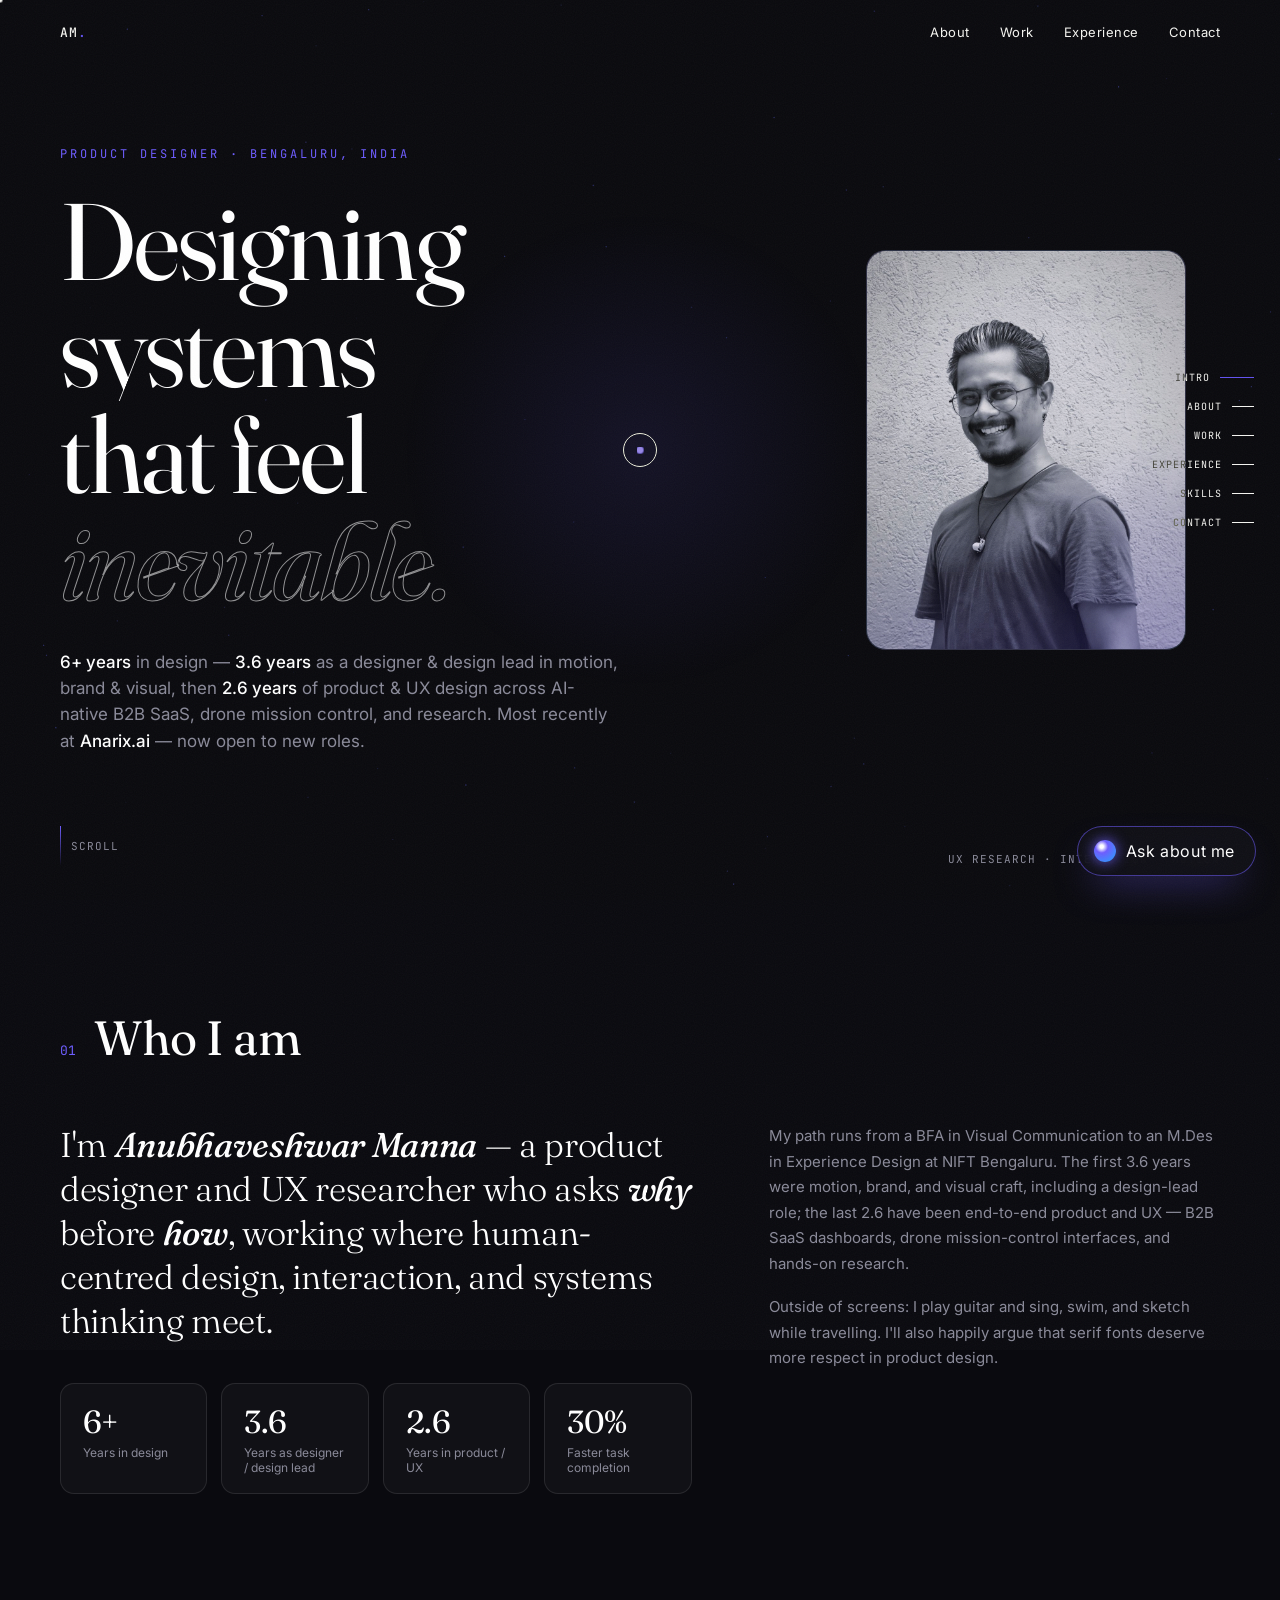
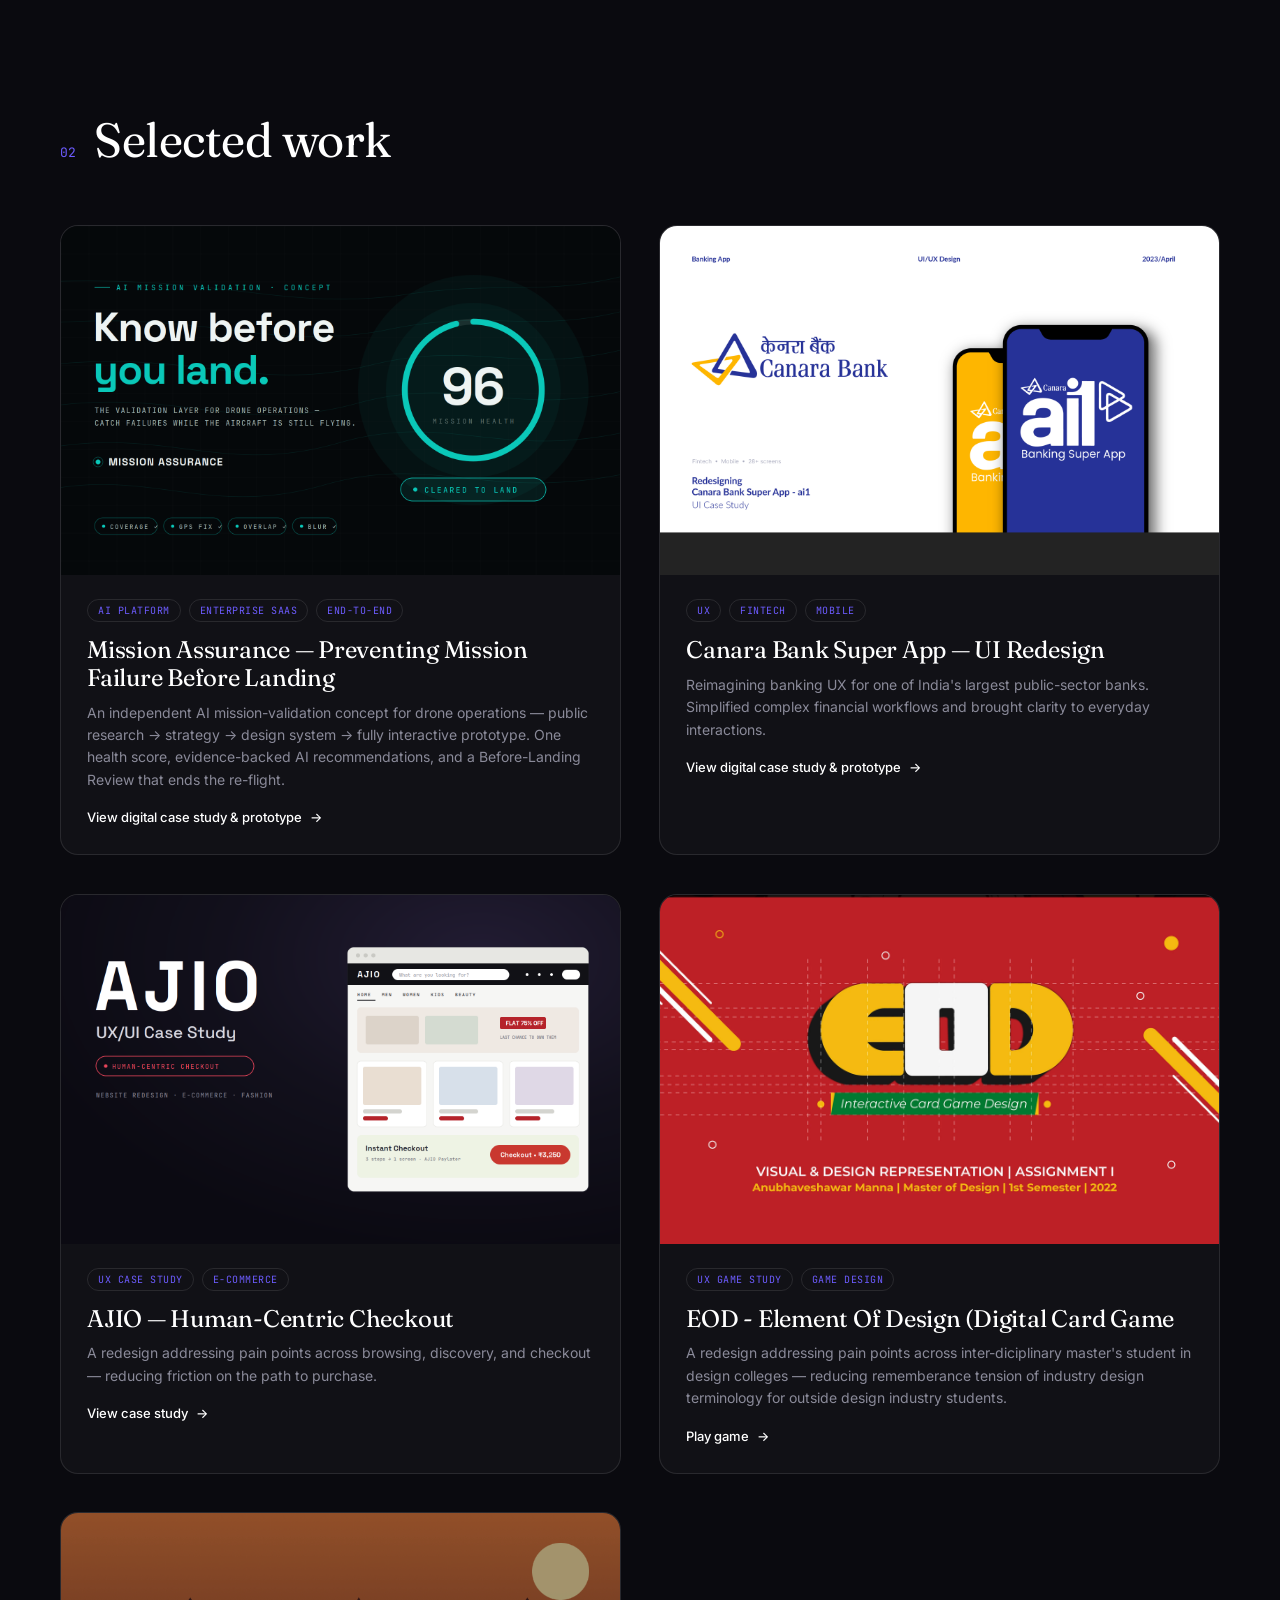
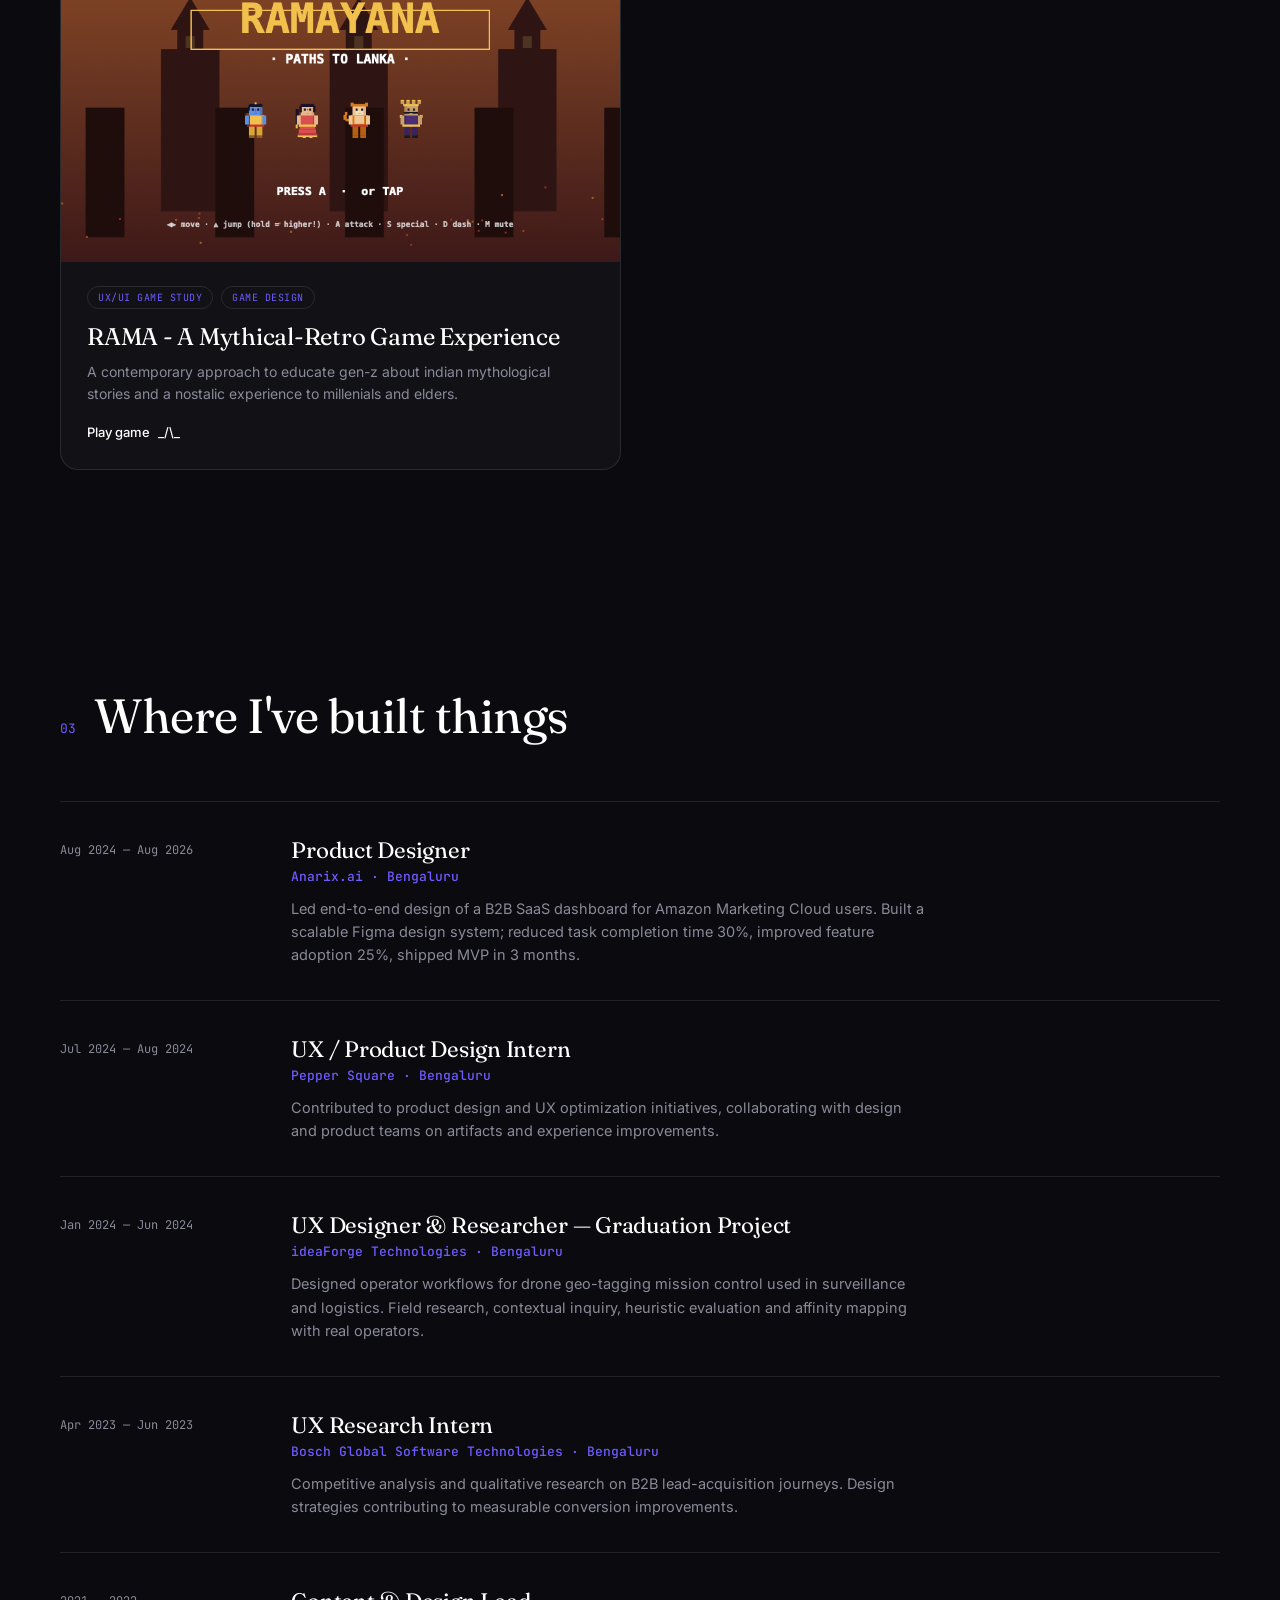
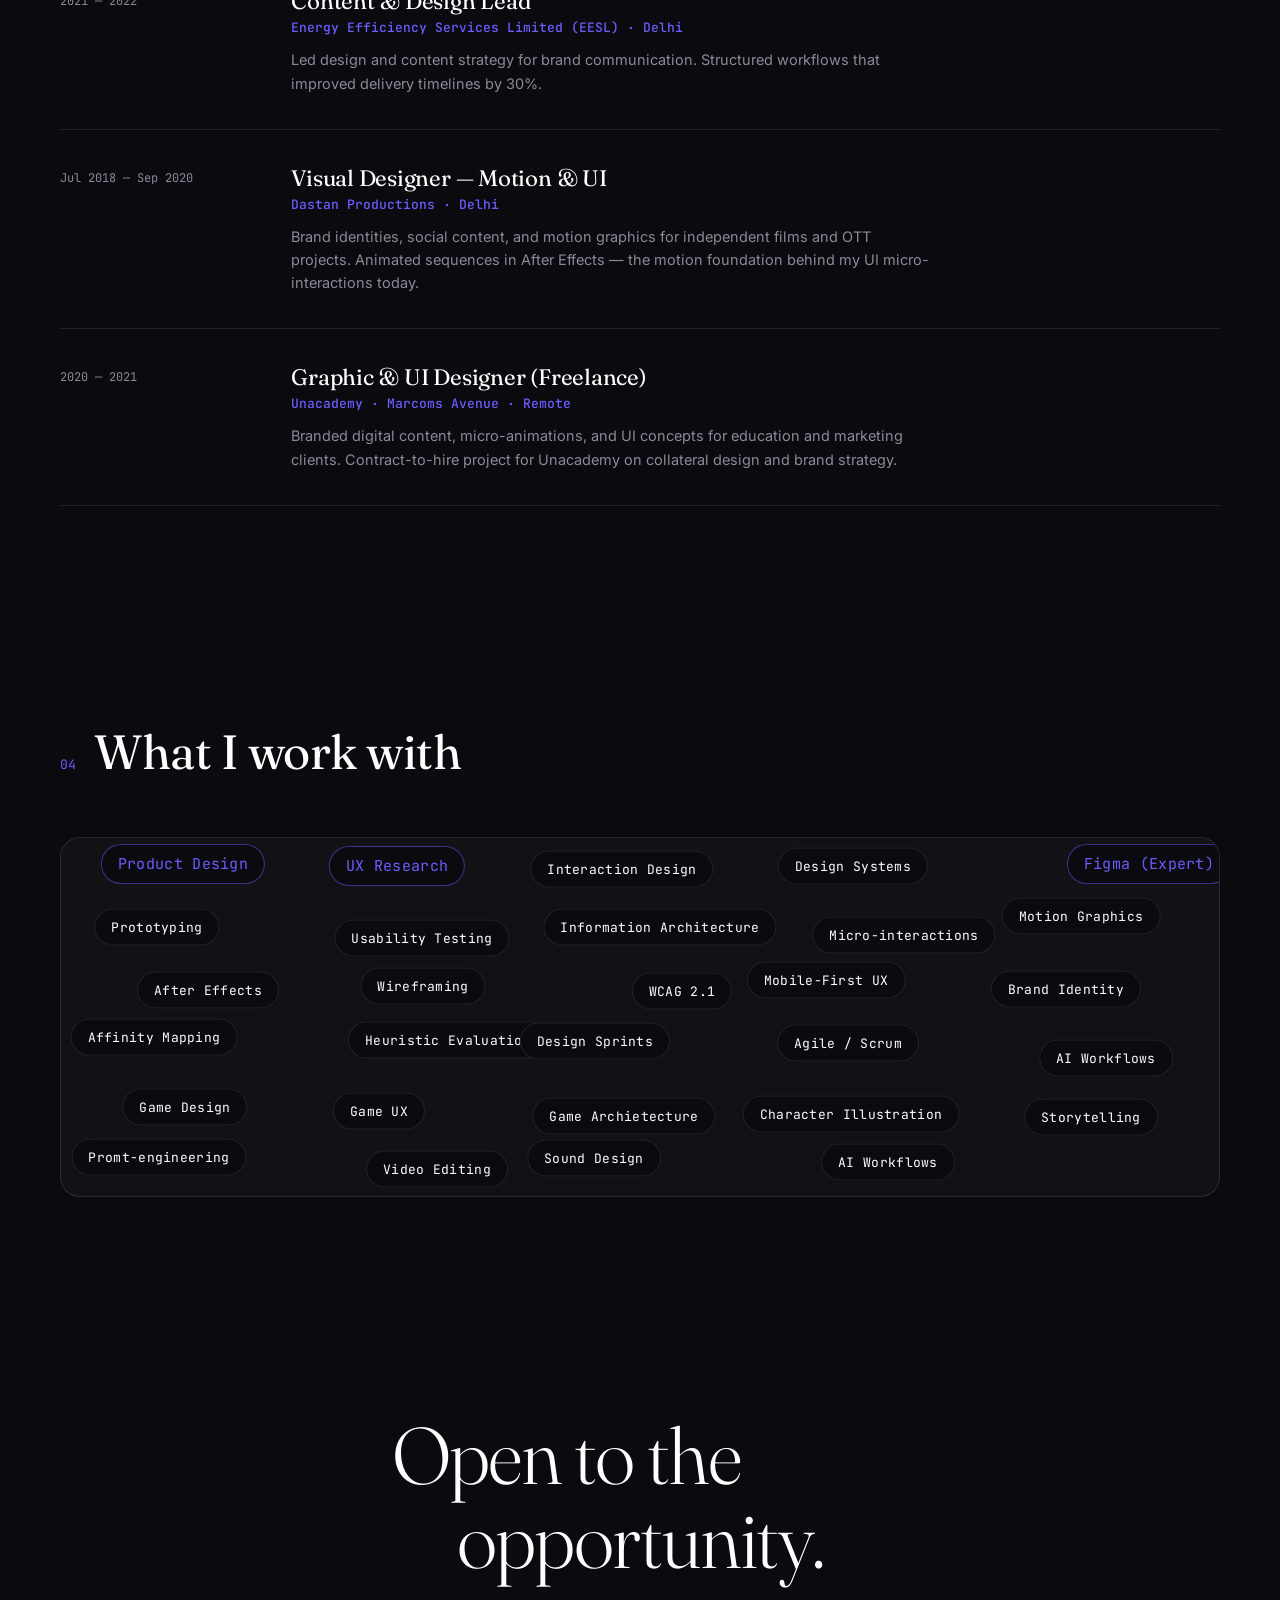
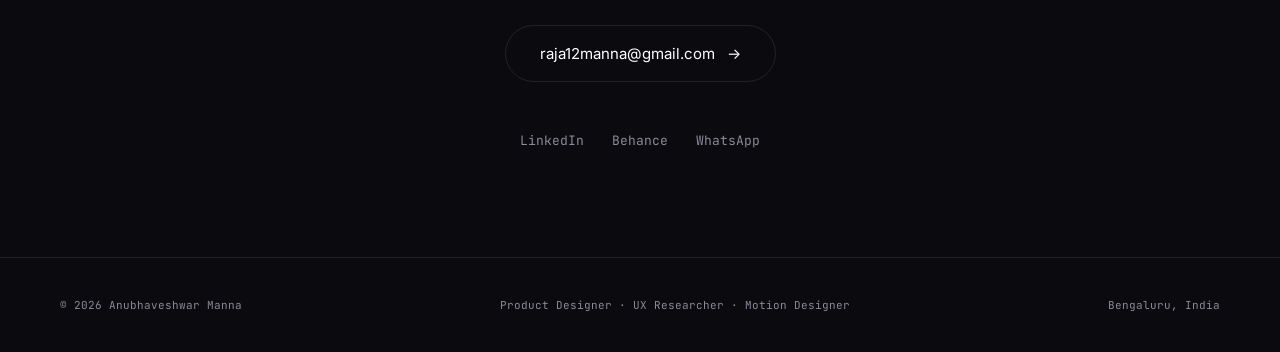
==== index.html @ fbcddecf "Add portfolio assistant; update experience split and Anarix dates Co-Authored-By: Claude Opus 5.5 <n" ====
<!DOCTYPE html>
<html lang="en">
<head>
<meta charset="UTF-8" />
<meta name="viewport" content="width=device-width, initial-scale=1.0" />
<title>Anubhaveshwar Manna — Product Designer</title>
<meta name="description" content="Anubhaveshwar Manna — Product Designer, UX Researcher & Motion Designer based in Bengaluru. Designing systems that feel inevitable." />
<link rel="preconnect" href="https://fonts.googleapis.com" />
<link rel="preconnect" href="https://fonts.gstatic.com" crossorigin />
<link href="https://fonts.googleapis.com/css2?family=Fraunces:ital,opsz,wght@0,9..144,300;0,9..144,400;0,9..144,500;0,9..144,600;1,9..144,400&family=Inter:wght@300;400;500;600&family=JetBrains+Mono:wght@400;500&display=swap" rel="stylesheet" />
<style>
  :root{
    --accent:#6d5cff;
    --accent-2:#3d8bff;
    --serif:'Fraunces',Georgia,serif;
    --sans:'Inter',system-ui,sans-serif;
    --mono:'JetBrains Mono',monospace;
    --ease:cubic-bezier(.22,1,.36,1);
    --bg:#0a0a0f;
    --fg:#ffffff;
    --mute:#8a8a99;
    --line:rgba(255,255,255,.10);
    --card:rgba(255,255,255,.03);
  }
  *{margin:0;padding:0;box-sizing:border-box}
  html{scroll-behavior:smooth}
  body{
    font-family:var(--sans);
    background:var(--bg);
    color:var(--fg);
    -webkit-font-smoothing:antialiased;
    overflow-x:hidden;
    cursor:none;
    transition:background .2s linear,color .2s linear;
  }
  @media (hover:none){body{cursor:auto}}
  a{color:inherit;text-decoration:none}
  ::selection{background:var(--accent);color:#fff}

  .grain{position:fixed;inset:-50%;z-index:9997;pointer-events:none;opacity:.04;
         background-image:url("data:image/svg+xml,%3Csvg xmlns='http://www.w3.org/2000/svg' width='120' height='120'%3E%3Cfilter id='n'%3E%3CfeTurbulence type='fractalNoise' baseFrequency='0.9' numOctaves='2'/%3E%3C/filter%3E%3Crect width='100%25' height='100%25' filter='url(%23n)'/%3E%3C/svg%3E");
         animation:grain 8s steps(6) infinite}
  @keyframes grain{0%{transform:translate(0,0)}20%{transform:translate(-4%,3%)}40%{transform:translate(3%,-4%)}60%{transform:translate(-3%,2%)}80%{transform:translate(4%,-3%)}100%{transform:translate(0,0)}}

  .spotlight{position:fixed;inset:0;z-index:1;pointer-events:none;
             background:radial-gradient(340px circle at var(--mx,50%) var(--my,50%),rgba(109,92,255,.10),transparent 70%);
             transition:background .15s linear}

  .cursor,.cursor-dot{position:fixed;top:0;left:0;pointer-events:none;z-index:9999;border-radius:50%;mix-blend-mode:difference}
  .cursor{width:34px;height:34px;border:1px solid #fff;transform:translate(-50%,-50%);transition:width .3s var(--ease),height .3s var(--ease),background .3s var(--ease)}
  .cursor-dot{width:5px;height:5px;background:#fff;transform:translate(-50%,-50%)}
  .cursor.grow{width:70px;height:70px;background:rgba(255,255,255,.14);border-color:transparent}
  .trail{position:fixed;top:0;left:0;width:7px;height:7px;border-radius:50%;pointer-events:none;z-index:9996;
         background:var(--accent);mix-blend-mode:screen;transform:translate(-50%,-50%)}
  @media (hover:none){.cursor,.cursor-dot,.trail,.spotlight{display:none}}

  .progress{position:fixed;top:0;left:0;height:2px;width:0;background:linear-gradient(90deg,var(--accent),var(--accent-2));z-index:9998}
  .side-nav{position:fixed;right:26px;top:50%;transform:translateY(-50%);z-index:900;display:flex;flex-direction:column;gap:16px;mix-blend-mode:difference}
  .side-nav a{display:flex;align-items:center;gap:10px;justify-content:flex-end;font-family:var(--mono);font-size:10px;letter-spacing:1px;text-transform:uppercase;color:#fff;opacity:.5;transition:opacity .3s var(--ease)}
  .side-nav a .txt{opacity:0;transform:translateX(6px);transition:.3s var(--ease)}
  .side-nav a .tick{width:22px;height:1px;background:#fff;transition:width .3s var(--ease)}
  .side-nav a:hover,.side-nav a.active{opacity:1}
  .side-nav a:hover .txt,.side-nav a.active .txt{opacity:1;transform:none}
  .side-nav a.active .tick{width:34px;background:var(--accent)}
  @media(max-width:820px){.side-nav{display:none}}

  nav{position:fixed;top:0;left:0;right:0;z-index:901;display:flex;justify-content:space-between;align-items:center;
      padding:22px clamp(20px,5vw,60px);mix-blend-mode:difference;transition:transform .5s var(--ease)}
  nav.hide{transform:translateY(-120%)}
  .brand{font-family:var(--mono);font-size:13px;letter-spacing:1px;font-weight:500}
  .nav-links{display:flex;gap:30px;font-size:13px;letter-spacing:.5px}
  .nav-links a{position:relative;padding:2px 0}
  .nav-links a::after{content:'';position:absolute;left:0;bottom:-2px;width:0;height:1px;background:#fff;transition:width .35s var(--ease)}
  .nav-links a:hover::after{width:100%}
  @media(max-width:640px){.nav-links{display:none}}

  .hero{position:relative;min-height:100vh;display:flex;align-items:center;padding:0 clamp(20px,5vw,60px);overflow:hidden}
  #hero-canvas{position:absolute;inset:0;z-index:0;width:100%;height:100%;display:block}
  .hero-inner{position:relative;z-index:3;max-width:1200px;width:100%;margin:0 auto;
              display:grid;grid-template-columns:1.55fr .85fr;gap:clamp(24px,5vw,70px);align-items:center}
  @media(max-width:860px){.hero-inner{grid-template-columns:1fr}}
  .hero-eyebrow{font-family:var(--mono);font-size:12px;letter-spacing:3px;text-transform:uppercase;color:var(--accent);margin-bottom:26px;opacity:0;transform:translateY(20px)}
  .hero h1{font-family:var(--serif);font-weight:400;line-height:.98;letter-spacing:-.02em;font-size:clamp(2.7rem,8.5vw,7.6rem)}
  .hero h1 .line{display:block;overflow:hidden}
  .hero h1 .line span.inner{display:block;transform:translateY(110%)}
  .hero h1 em{font-style:italic;color:transparent;-webkit-text-stroke:1px rgba(255,255,255,.55)}
  .hero h1 .word{display:inline-block;transition:transform .3s var(--ease)}
  .hero-sub{margin-top:34px;font-size:clamp(14px,1.4vw,17px);color:var(--mute);max-width:560px;line-height:1.55;opacity:0;transform:translateY(20px)}
  .hero-sub strong{color:var(--fg);font-weight:500}

  .hero-photo{position:relative;justify-self:center;width:min(320px,72vw);aspect-ratio:4/5;border-radius:20px;overflow:hidden;
              border:1px solid var(--line);background:linear-gradient(150deg,#1a1830,#101a2e);opacity:0;transform:translateY(28px) scale(.97);will-change:transform}
  .hero-photo img{width:100%;height:100%;object-fit:cover;display:block}
  .hero-photo .ph{position:absolute;inset:0;display:flex;flex-direction:column;align-items:center;justify-content:center;gap:8px;
                  font-family:var(--mono);font-size:11px;letter-spacing:1px;color:#8b88bf;text-align:center;padding:20px}
  .hero-photo::after{content:'';position:absolute;inset:0;background:linear-gradient(160deg,transparent 55%,rgba(109,92,255,.22));pointer-events:none}

  .hero-meta{position:absolute;bottom:34px;left:clamp(20px,5vw,60px);right:clamp(20px,5vw,60px);z-index:3;display:flex;justify-content:space-between;align-items:flex-end;font-family:var(--mono);font-size:11px;letter-spacing:1px;color:var(--mute);opacity:0}
  .scroll-cue{display:flex;align-items:center;gap:10px}
  .scroll-cue .bar{width:1px;height:40px;background:linear-gradient(var(--accent),transparent);position:relative;overflow:hidden}
  .scroll-cue .bar::after{content:'';position:absolute;top:-40px;left:0;width:1px;height:40px;background:var(--fg);animation:drop 2s var(--ease) infinite}
  @keyframes drop{to{top:40px}}

  .section{position:relative;z-index:2;padding:clamp(80px,12vh,150px) clamp(20px,5vw,60px)}
  .wrap{max-width:1200px;margin:0 auto}
  .sec-head{display:flex;align-items:baseline;gap:18px;margin-bottom:56px}
  .sec-num{font-family:var(--mono);font-size:13px;color:var(--accent)}
  .sec-title{font-family:var(--serif);font-weight:400;font-size:clamp(1.8rem,4vw,3rem);letter-spacing:-.01em;color:var(--fg)}

  .about-grid{display:grid;grid-template-columns:1.4fr 1fr;gap:clamp(30px,6vw,90px);align-items:start}
  @media(max-width:820px){.about-grid{grid-template-columns:1fr}}
  .about-lead{font-family:var(--serif);font-size:clamp(1.4rem,3vw,2.15rem);line-height:1.28;font-weight:300;letter-spacing:-.01em;color:var(--fg)}
  .about-lead b{font-weight:500;font-style:italic}
  .about-body{font-size:15px;line-height:1.7;color:var(--mute)}
  .about-body p+p{margin-top:18px}
  .stat-row{display:flex;flex-wrap:wrap;gap:14px;margin-top:40px}
  .stat{border:1px solid var(--line);border-radius:14px;padding:18px 22px;min-width:130px;flex:1;background:var(--card);transition:transform .4s var(--ease),border-color .4s var(--ease)}
  .stat:hover{transform:translateY(-4px);border-color:var(--accent)}
  .stat .n{font-family:var(--serif);font-size:2rem;letter-spacing:-.02em;color:var(--fg)}
  .stat .l{font-size:12px;color:var(--mute);margin-top:4px}

  .proj-list{display:grid;grid-template-columns:1fr 1fr;gap:clamp(20px,3vw,40px);perspective:1200px}
  @media(max-width:820px){.proj-list{grid-template-columns:1fr}}
  .proj{display:block;position:relative;border:1px solid var(--line);border-radius:18px;overflow:hidden;background:var(--card);transform-style:preserve-3d;transition:transform .25s var(--ease),box-shadow .4s var(--ease),border-color .4s var(--ease);cursor:pointer}
  a.proj:focus-visible{outline:2px solid var(--accent);outline-offset:3px}
  @media(hover:none){.proj:active{transform:scale(.98);transition:transform .1s}}
  @media(max-width:820px){.proj-body{padding:22px 20px 26px}.proj-link{margin-top:22px;font-size:14px}}
  .proj:hover{box-shadow:0 40px 80px -40px rgba(80,70,180,.5);border-color:rgba(109,92,255,.4)}
  .proj-media{aspect-ratio:16/10;position:relative;overflow:hidden;transform:translateZ(30px);background:linear-gradient(135deg,#1a1830,#12203a);display:flex;align-items:center;justify-content:center}
  .proj-media img{width:100%;height:100%;object-fit:cover;display:block}
  .proj-media .ph{font-family:var(--mono);font-size:11px;letter-spacing:1px;color:#8b88bf;text-transform:uppercase;text-align:center;padding:0 20px}
  .proj-media .blob{position:absolute;width:60%;height:60%;border-radius:50%;filter:blur(45px);opacity:.55;background:radial-gradient(circle,var(--accent),transparent 70%);transition:transform .8s var(--ease)}
  .proj:hover .proj-media .blob{transform:scale(1.4) rotate(30deg)}
  .proj-body{padding:24px 26px 28px;transform:translateZ(45px)}
  .proj-tags{display:flex;gap:8px;flex-wrap:wrap;margin-bottom:14px}
  .proj-tags span{font-family:var(--mono);font-size:10px;letter-spacing:.5px;text-transform:uppercase;color:var(--accent);border:1px solid var(--line);border-radius:100px;padding:4px 10px}
  .proj h3{font-family:var(--serif);font-weight:400;font-size:1.5rem;letter-spacing:-.01em;line-height:1.15;color:var(--fg)}
  .proj p{font-size:14px;line-height:1.6;color:var(--mute);margin-top:10px}
  .proj-link{display:inline-flex;align-items:center;gap:8px;margin-top:18px;font-size:13px;font-weight:500;color:var(--fg)}
  .proj-link .arw{transition:transform .35s var(--ease)}
  .proj:hover .proj-link .arw{transform:translateX(6px)}
  .proj-link.soon{color:var(--mute);cursor:default}
  .badge-soon{position:absolute;top:14px;right:14px;font-family:var(--mono);font-size:10px;letter-spacing:.5px;background:rgba(10,10,15,.7);color:#fff;padding:5px 10px;border-radius:100px;z-index:4;transform:translateZ(60px);border:1px solid var(--line)}

  .exp-item{display:grid;grid-template-columns:180px 1fr;gap:clamp(20px,4vw,60px);padding:34px 0;border-top:1px solid var(--line);transition:padding-left .4s var(--ease)}
  .exp-item:hover{padding-left:12px}
  .exp-item:last-child{border-bottom:1px solid var(--line)}
  @media(max-width:720px){.exp-item{grid-template-columns:1fr;gap:8px}}
  .exp-when{font-family:var(--mono);font-size:12px;color:var(--mute);padding-top:6px}
  .exp-role{font-family:var(--serif);font-size:1.4rem;font-weight:400;letter-spacing:-.01em;color:var(--fg)}
  .exp-co{font-size:13px;color:var(--accent);margin-top:4px;font-weight:500;font-family:var(--mono)}
  .exp-desc{font-size:14.5px;line-height:1.6;color:var(--mute);margin-top:12px;max-width:640px}

  .skills-cloud{position:relative;min-height:360px;border:1px solid var(--line);border-radius:20px;overflow:hidden;background:var(--card)}
  .chip{position:absolute;font-family:var(--mono);font-size:13px;letter-spacing:.3px;padding:9px 16px;border-radius:100px;border:1px solid var(--line);color:var(--fg);white-space:nowrap;background:var(--bg);transition:transform .3s var(--ease),border-color .3s var(--ease),color .3s var(--ease);will-change:transform}
  .chip[data-w="1"]{color:var(--accent);border-color:rgba(109,92,255,.5);font-size:15px}
  .chip:hover{border-color:var(--accent);color:var(--accent)}
  @media(max-width:640px){.skills-cloud{min-height:0;padding:20px;display:flex;flex-wrap:wrap;gap:10px}.chip{position:static!important;transform:none!important}}

  .contact{text-align:center}
  .contact-head{font-family:var(--serif);font-weight:300;font-size:clamp(2rem,7vw,5rem);line-height:1.05;letter-spacing:-.02em;max-width:14ch;margin:0 auto;color:var(--fg)}
  .contact-head em{font-style:italic;color:transparent;-webkit-text-stroke:1px currentColor}
  .mail-btn{display:inline-flex;align-items:center;gap:12px;margin-top:44px;padding:18px 34px;border:1px solid var(--line);border-radius:100px;font-size:15px;color:var(--fg);transition:background .4s var(--ease),color .4s var(--ease),transform .4s var(--ease)}
  .mail-btn:hover{background:var(--fg);color:var(--bg)}
  .socials{display:flex;gap:28px;justify-content:center;margin-top:50px;font-size:13px;font-family:var(--mono);color:var(--mute)}
  .socials a{transition:color .3s var(--ease)}
  .socials a:hover{color:var(--fg)}
  footer{position:relative;z-index:2;padding:40px clamp(20px,5vw,60px);display:flex;justify-content:space-between;flex-wrap:wrap;gap:12px;font-family:var(--mono);font-size:11px;color:var(--mute);border-top:1px solid var(--line)}

  .reveal{opacity:0;transform:translateY(38px);transition:opacity .9s var(--ease),transform .9s var(--ease)}
  .reveal.in{opacity:1;transform:none}
  .reveal[data-d="1"]{transition-delay:.08s}.reveal[data-d="2"]{transition-delay:.16s}.reveal[data-d="3"]{transition-delay:.24s}

  @media(prefers-reduced-motion:reduce){
    *{animation:none!important;transition:none!important}
    .reveal{opacity:1;transform:none}.hero h1 .line span.inner{transform:none}
    body{cursor:auto}.cursor,.cursor-dot,.trail,.spotlight,.grain{display:none}
    .hero-photo,.hero-eyebrow,.hero-sub,.hero-meta{opacity:1;transform:none}
  }

  /* ---------- Ask-Anubhav assistant ---------- */
  .am-ai{--ai-bg:#101017;--ai-fg:#f4f4f8;--ai-mute:#9a9aab;--ai-line:rgba(255,255,255,.11);--ai-card:rgba(255,255,255,.05);
         position:fixed;right:24px;bottom:24px;z-index:9000;font-family:var(--sans)}
  .am-ai button,.am-ai input{font:inherit;color:inherit}
  .am-ai-btn{display:flex;align-items:center;gap:10px;padding:13px 20px 13px 16px;border-radius:100px;border:1px solid rgba(109,92,255,.55);
             background:rgba(16,16,23,.88);backdrop-filter:blur(14px);-webkit-backdrop-filter:blur(14px);color:#fff;cursor:pointer;
             font-family:var(--mono);font-size:12px;letter-spacing:.6px;box-shadow:0 18px 40px -18px rgba(109,92,255,.7);
             transition:transform .35s var(--ease),border-color .35s var(--ease),box-shadow .35s var(--ease)}
  .am-ai-btn:hover{transform:translateY(-3px);border-color:var(--accent);box-shadow:0 24px 50px -18px rgba(109,92,255,.9)}
  .am-ai-btn:focus-visible{outline:2px solid var(--accent);outline-offset:3px}
  .am-orb{position:relative;width:22px;height:22px;border-radius:50%;flex:none;
          background:radial-gradient(circle at 35% 30%,#fff 0 8%,var(--accent) 30%,var(--accent-2) 75%);
          box-shadow:0 0 14px rgba(109,92,255,.9);animation:amPulse 2.8s var(--ease) infinite}
  @keyframes amPulse{0%,100%{transform:scale(1)}50%{transform:scale(1.12)}}
  .am-ai-btn .am-x{display:none;font-size:16px;line-height:1}
  .am-ai.open .am-ai-btn .am-x{display:inline}
  .am-ai.open .am-ai-btn .am-btn-txt{display:none}

  .am-panel{position:absolute;right:0;bottom:64px;width:min(390px,calc(100vw - 32px));height:min(580px,calc(100vh - 120px));
            display:flex;flex-direction:column;border-radius:22px;border:1px solid var(--ai-line);overflow:hidden;
            background:rgba(16,16,23,.94);backdrop-filter:blur(22px);-webkit-backdrop-filter:blur(22px);color:var(--ai-fg);
            box-shadow:0 40px 90px -30px rgba(0,0,0,.75),0 0 0 1px rgba(109,92,255,.08);
            opacity:0;transform:translateY(16px) scale(.97);transform-origin:bottom right;pointer-events:none;visibility:hidden;
            transition:opacity .35s var(--ease),transform .35s var(--ease),visibility 0s linear .35s}
  .am-ai.open .am-panel{opacity:1;transform:none;pointer-events:auto;visibility:visible;transition:opacity .35s var(--ease),transform .35s var(--ease)}
  .am-head{display:flex;align-items:center;gap:12px;padding:16px 16px 14px 18px;border-bottom:1px solid var(--ai-line);
           background:linear-gradient(180deg,rgba(109,92,255,.12),transparent)}
  .am-head .am-orb{width:30px;height:30px}
  .am-title{font-family:var(--serif);font-size:1.12rem;letter-spacing:-.01em;line-height:1.1}
  .am-sub{font-family:var(--mono);font-size:10px;letter-spacing:.5px;color:var(--ai-mute);margin-top:3px}
  .am-sub i{display:inline-block;width:6px;height:6px;border-radius:50%;background:#3ddc97;margin-right:6px;vertical-align:1px}
  .am-close{margin-left:auto;width:32px;height:32px;border-radius:50%;border:1px solid var(--ai-line);background:transparent;cursor:pointer;
            font-size:15px;line-height:1;transition:background .25s,border-color .25s}
  .am-close:hover{background:var(--ai-card);border-color:var(--accent)}
  .am-log{position:relative;flex:1;overflow-y:auto;padding:18px 16px 8px;display:flex;flex-direction:column;gap:10px;scroll-behavior:smooth;overscroll-behavior:contain}
  .am-log::-webkit-scrollbar{width:6px}.am-log::-webkit-scrollbar-thumb{background:rgba(255,255,255,.12);border-radius:6px}
  .am-msg{max-width:88%;font-size:14px;line-height:1.55;padding:11px 14px;border-radius:16px;animation:amIn .35s var(--ease) both;word-wrap:break-word}
  @keyframes amIn{from{opacity:0;transform:translateY(8px)}to{opacity:1;transform:none}}
  .am-bot{align-self:flex-start;background:var(--ai-card);border:1px solid var(--ai-line);border-bottom-left-radius:5px}
  .am-user{align-self:flex-end;background:linear-gradient(135deg,var(--accent),#5848e6);color:#fff;border-bottom-right-radius:5px}
  .am-bot b{font-weight:600;color:#fff}
  .am-bot a{color:#a99fff;text-decoration:underline;text-underline-offset:3px;text-decoration-color:rgba(169,159,255,.45)}
  .am-bot a:hover{color:#fff}
  .am-bot ul{margin:6px 0 2px;padding-left:18px}.am-bot li{margin:3px 0}
  .am-typing{display:flex;gap:5px;padding:14px 16px}
  .am-typing i{width:6px;height:6px;border-radius:50%;background:var(--ai-mute);animation:amDot 1s infinite}
  .am-typing i:nth-child(2){animation-delay:.15s}.am-typing i:nth-child(3){animation-delay:.3s}
  @keyframes amDot{0%,60%,100%{opacity:.25;transform:none}30%{opacity:1;transform:translateY(-3px)}}
  .am-chips{display:flex;flex-wrap:wrap;gap:7px;align-items:center;margin:2px 0 6px;animation:amIn .35s var(--ease) both}
  .am-chips.am-old{opacity:.55}
  .am-chips-l{font-family:var(--mono);font-size:10px;letter-spacing:.5px;color:var(--ai-mute);text-transform:uppercase;margin-right:2px}
  .am-chip{border:1px solid rgba(109,92,255,.45);background:rgba(109,92,255,.08);color:#d9d5ff;border-radius:100px;padding:7px 12px;
           font-size:12.5px !important;cursor:pointer;transition:background .25s,border-color .25s,color .25s}
  .am-chip:hover,.am-chip:focus-visible{background:var(--accent);border-color:var(--accent);color:#fff;outline:none}
  .am-form{display:flex;gap:8px;padding:12px;border-top:1px solid var(--ai-line)}
  .am-form input{flex:1;min-width:0;background:rgba(255,255,255,.06);border:1px solid var(--ai-line);border-radius:100px;padding:12px 16px;
                 font-size:14px !important;outline:none;cursor:text;transition:border-color .25s}
  .am-form input::placeholder{color:var(--ai-mute)}
  .am-form input:focus{border-color:var(--accent)}
  .am-send{width:44px;height:44px;flex:none;border-radius:50%;border:0;background:var(--accent);color:#fff;cursor:pointer;font-size:17px;
           transition:transform .25s var(--ease),background .25s}
  .am-send:hover{transform:scale(1.06);background:#7b6cff}
  .am-foot{font-family:var(--mono);font-size:9.5px;letter-spacing:.4px;color:var(--ai-mute);text-align:center;padding:0 12px 10px}
  @media (hover:hover){.am-ai,.am-ai *{cursor:none!important}}
  @media(max-width:560px){
    .am-ai{right:16px;bottom:16px}
    .am-ai-btn{padding:12px 16px 12px 13px}
    .am-panel{position:fixed;left:8px;right:8px;bottom:80px;width:auto;height:min(72vh,600px)}
    .am-form input{font-size:16px !important}
  }
</style>
</head>
<body>
<div class="grain"></div>
<div class="spotlight" id="spotlight"></div>
<div class="progress" id="progress"></div>
<div class="cursor" id="cursor"></div>
<div class="cursor-dot" id="cursorDot"></div>

<div class="side-nav" id="sideNav">
  <a href="#top" data-sec="top"><span class="txt">Intro</span><span class="tick"></span></a>
  <a href="#about" data-sec="about"><span class="txt">About</span><span class="tick"></span></a>
  <a href="#work" data-sec="work"><span class="txt">Work</span><span class="tick"></span></a>
  <a href="#experience" data-sec="experience"><span class="txt">Experience</span><span class="tick"></span></a>
  <a href="#skills" data-sec="skills"><span class="txt">Skills</span><span class="tick"></span></a>
  <a href="#contact" data-sec="contact"><span class="txt">Contact</span><span class="tick"></span></a>
</div>

<nav id="nav">
  <a href="#top" class="brand" data-hover>AM<span style="color:var(--accent)">.</span></a>
  <div class="nav-links">
    <a href="#about" data-hover>About</a>
    <a href="#work" data-hover>Work</a>
    <a href="#experience" data-hover>Experience</a>
    <a href="#contact" data-hover>Contact</a>
  </div>
</nav>

<header class="hero" id="top" data-theme="dark">
  <canvas id="hero-canvas"></canvas>
  <div class="hero-inner">
    <div>
      <div class="hero-eyebrow" id="eyebrow">Product Designer · Bengaluru, India</div>
      <h1 id="heroHead">
        <span class="line"><span class="inner"><span class="word">Designing</span> <span class="word">systems</span></span></span>
        <span class="line"><span class="inner"><span class="word">that</span> <span class="word">feel</span> <span class="word"><em>inevitable.</em></span></span></span>
      </h1>
      <p class="hero-sub" id="heroSub">
        <strong>6+ years</strong> in design — <strong>3.6 years</strong> as a designer &amp; design lead in motion, brand &amp; visual, then <strong>2.6 years</strong> of product &amp; UX design across AI-native B2B SaaS, drone mission control, and research. Most recently at <strong>Anarix.ai</strong> — now open to new roles.
      </p>
    </div>
    <div class="hero-photo" id="heroPhoto">
      <img src="[data-uri]" alt="Anubhaveshwar Manna — Product Designer">
    </div>
  </div>
  <div class="hero-meta" id="heroMeta">
    <div class="scroll-cue"><span class="bar"></span><span>SCROLL</span></div>
    <div>UX RESEARCH · INTERACTION · MOTION</div>
  </div>
</header>

<section class="section" id="about" data-theme="dark">
  <div class="wrap">
    <div class="sec-head reveal"><span class="sec-num">01</span><h2 class="sec-title">Who I am</h2></div>
    <div class="about-grid">
      <div>
        <p class="about-lead reveal">I'm <b>Anubhaveshwar Manna</b> — a product designer and UX researcher who asks <b>why</b> before <b>how</b>, working where human-centred design, interaction, and systems thinking meet.</p>
        <div class="stat-row">
          <div class="stat reveal" data-d="1"><div class="n" data-count="6" data-suffix="+">0</div><div class="l">Years in design</div></div>
          <div class="stat reveal" data-d="1"><div class="n" data-count="3.6">0</div><div class="l">Years as designer / design lead</div></div>
          <div class="stat reveal" data-d="2"><div class="n" data-count="2.6">0</div><div class="l">Years in product / UX</div></div>
          <div class="stat reveal" data-d="3"><div class="n" data-count="30" data-suffix="%">0</div><div class="l">Faster task completion</div></div>
        </div>
      </div>
      <div class="about-body reveal" data-d="1">
        <p>My path runs from a BFA in Visual Communication to an M.Des in Experience Design at NIFT Bengaluru. The first 3.6 years were motion, brand, and visual craft, including a design-lead role; the last 2.6 have been end-to-end product and UX — B2B SaaS dashboards, drone mission-control interfaces, and hands-on research.</p>
        <p>Outside of screens: I play guitar and sing, swim, and sketch while travelling. I'll also happily argue that serif fonts deserve more respect in product design.</p>
      </div>
    </div>
  </div>
</section>

<section class="section" id="work" data-theme="mid">
  <div class="wrap">
    <div class="sec-head reveal"><span class="sec-num">02</span><h2 class="sec-title">Selected work</h2></div>
    <div class="proj-list">

      <a class="proj tilt reveal" href="https://raja12manna-crypto.github.io/missionassurance/" target="_blank" rel="noopener" aria-label="View the Mission Assurance case study">
        <div class="proj-media"><img loading="lazy" src="missionassurance-cover.png" alt="Mission Assurance — AI mission validation platform concept: Know before you land"></div>
        <div class="proj-body">
          <div class="proj-tags"><span>AI Platform</span><span>Enterprise SaaS</span><span>End-to-End</span></div>
          <h3>Mission Assurance — Preventing Mission Failure Before Landing</h3>
          <p>An independent AI mission-validation concept for drone operations — public research → strategy → design system → fully interactive prototype. One health score, evidence-backed AI recommendations, and a Before-Landing Review that ends the re-flight.</p>
          <span class="proj-link">View digital case study & prototype <span class="arw">→</span></span>
        </div>
      </a>

      <a class="proj tilt reveal" data-d="1" href="https://raja12manna-crypto.github.io/canarabank/" target="_blank" rel="noopener" aria-label="View the Canara Bank Super App case study on Behance">
        <div class="proj-media"><img loading="lazy" src="canara-cover.png" alt="Canara Bank Super App ai1 — banking super app UI redesign cover"></div>
        <div class="proj-body">
          <div class="proj-tags"><span>UX</span><span>Fintech</span><span>Mobile</span></div>
          <h3>Canara Bank Super App — UI Redesign</h3>
          <p>Reimagining banking UX for one of India's largest public-sector banks. Simplified complex financial workflows and brought clarity to everyday interactions.</p>
          <span class="proj-link">View digital case study & prototype<span class="arw">→</span></span>
        </div>
      </a>

      <a class="proj tilt reveal" href="https://www.behance.net/gallery/204624973/Website-Redesign-UI-UX-Case-Study-AJIO" target="_blank" rel="noopener" aria-label="View the AJIO case study on Behance">
        <div class="proj-media"><img loading="lazy" src="ajio-cover.png" alt="AJIO — human-centric checkout UX/UI case study cover"></div>
        <div class="proj-body">
          <div class="proj-tags"><span>UX Case Study</span><span>E-commerce</span></div>
          <h3>AJIO — Human-Centric Checkout</h3>
          <p>A redesign addressing pain points across browsing, discovery, and checkout — reducing friction on the path to purchase.</p>
          <span class="proj-link">View case study <span class="arw">→</span></span>
        </div>
      </a>

      <a class="proj tilt reveal" href="https://raja12manna-crypto.github.io/eod/" target="_blank" rel="noopener" aria-label="View the EOD - Element Of Design Card Game Online Platform">
        <div class="proj-media"><img loading="lazy" src="eod-cover.png" alt="AJIO — human-centric checkout UX/UI case study cover"></div>
        <div class="proj-body">
          <div class="proj-tags"><span>UX Game Study</span><span>Game Design</span></div>
          <h3>EOD - Element Of Design (Digital Card Game</h3>
          <p>A redesign addressing pain points across inter-diciplinary master's student in design colleges  — reducing rememberance tension of industry design terminology for outside design industry students.</p>
          <span class="proj-link">Play game<span class="arw">→</span></span>
        </div>
      </a>

      <a class="proj tilt reveal" href="https://raja12manna-crypto.github.io/gamerama/" target="_blank" rel="noopener" aria-label="Play Ramayana - A Mythical-reto experience">
        <div class="proj-media"><img loading="lazy" src="rama-cover.png" alt="RAMA - A Mythical-retro Game Experience"></div>
        <div class="proj-body">
          <div class="proj-tags"><span>UX/UI Game Study</span><span>Game Design</span></div>
          <h3>RAMA - A Mythical-Retro Game Experience</h3>
          <p>A contemporary approach to educate gen-z about indian mythological stories and a nostalic experience to millenials and elders.</p>
          <span class="proj-link">Play game<span class="arw">_/\_</span></span>
        </div>
      </a>

      </div>
  </div>
</section>

<section class="section" id="experience" data-theme="dark">
  <div class="wrap">
    <div class="sec-head reveal"><span class="sec-num">03</span><h2 class="sec-title">Where I've built things</h2></div>
    <div class="exp">
      <div class="exp-item reveal">
        <div class="exp-when">Aug 2024 — Aug 2026</div>
        <div><div class="exp-role">Product Designer</div><div class="exp-co">Anarix.ai · Bengaluru</div>
        <p class="exp-desc">Led end-to-end design of a B2B SaaS dashboard for Amazon Marketing Cloud users. Built a scalable Figma design system; reduced task completion time 30%, improved feature adoption 25%, shipped MVP in 3 months.</p></div>
      </div>
      <div class="exp-item reveal">
        <div class="exp-when">Jul 2024 — Aug 2024</div>
        <div><div class="exp-role">UX / Product Design Intern</div><div class="exp-co">Pepper Square · Bengaluru</div>
        <p class="exp-desc">Contributed to product design and UX optimization initiatives, collaborating with design and product teams on artifacts and experience improvements.</p></div>
      </div>
      <div class="exp-item reveal">
        <div class="exp-when">Jan 2024 — Jun 2024</div>
        <div><div class="exp-role">UX Designer &amp; Researcher — Graduation Project</div><div class="exp-co">ideaForge Technologies · Bengaluru</div>
        <p class="exp-desc">Designed operator workflows for drone geo-tagging mission control used in surveillance and logistics. Field research, contextual inquiry, heuristic evaluation and affinity mapping with real operators.</p></div>
      </div>
      <div class="exp-item reveal">
        <div class="exp-when">Apr 2023 — Jun 2023</div>
        <div><div class="exp-role">UX Research Intern</div><div class="exp-co">Bosch Global Software Technologies · Bengaluru</div>
        <p class="exp-desc">Competitive analysis and qualitative research on B2B lead-acquisition journeys. Design strategies contributing to measurable conversion improvements.</p></div>
      </div>
      <div class="exp-item reveal">
        <div class="exp-when">2021 — 2022</div>
        <div><div class="exp-role">Content &amp; Design Lead</div><div class="exp-co">Energy Efficiency Services Limited (EESL) · Delhi</div>
        <p class="exp-desc">Led design and content strategy for brand communication. Structured workflows that improved delivery timelines by 30%.</p></div>
      </div>
      <div class="exp-item reveal">
        <div class="exp-when">Jul 2018 — Sep 2020</div>
        <div><div class="exp-role">Visual Designer — Motion &amp; UI</div><div class="exp-co">Dastan Productions · Delhi</div>
        <p class="exp-desc">Brand identities, social content, and motion graphics for independent films and OTT projects. Animated sequences in After Effects — the motion foundation behind my UI micro-interactions today.</p></div>
      </div>
      <div class="exp-item reveal">
        <div class="exp-when">2020 — 2021</div>
        <div><div class="exp-role">Graphic &amp; UI Designer (Freelance)</div><div class="exp-co">Unacademy · Marcoms Avenue · Remote</div>
        <p class="exp-desc">Branded digital content, micro-animations, and UI concepts for education and marketing clients. Contract-to-hire project for Unacademy on collateral design and brand strategy.</p></div>
      </div>
    </div>
  </div>
</section>

<section class="section" id="skills" data-theme="light">
  <div class="wrap">
    <div class="sec-head reveal"><span class="sec-num">04</span><h2 class="sec-title">What I work with</h2></div>
    <div class="skills-cloud reveal" id="cloud">
      <span class="chip" data-w="1">Product Design</span>
      <span class="chip" data-w="1">UX Research</span>
      <span class="chip">Interaction Design</span>
      <span class="chip">Design Systems</span>
      <span class="chip" data-w="1">Figma (Expert)</span>
      <span class="chip">Prototyping</span>
      <span class="chip">Usability Testing</span>
      <span class="chip">Information Architecture</span>
      <span class="chip">Micro-interactions</span>
      <span class="chip">Motion Graphics</span>
      <span class="chip">After Effects</span>
      <span class="chip">Wireframing</span>
      <span class="chip">WCAG 2.1</span>
      <span class="chip">Mobile-First UX</span>
      <span class="chip">Brand Identity</span>
      <span class="chip">Affinity Mapping</span>
      <span class="chip">Heuristic Evaluation</span>
      <span class="chip">Design Sprints</span>
      <span class="chip">Agile / Scrum</span>
      <span class="chip">AI Workflows</span>
      <span class="chip">Game Design</span>
      <span class="chip">Game UX</span>
      <span class="chip">Game Archietecture</span>
      <span class="chip">Character Illustration</span>
      <span class="chip">Storytelling</span>
      <span class="chip">Promt-engineering</span>
      <span class="chip">Video Editing</span>
      <span class="chip">Sound Design</span>
      <span class="chip">AI Workflows</span>
    </div>
  </div>
</section>

<section class="section contact" id="contact" data-theme="light">
  <div class="wrap">
    <p class="contact-head reveal">Open to the <em>right</em> opportunity.</p>
    <a href="mailto:raja12manna@gmail.com" class="mail-btn reveal" data-d="1" data-hover>raja12manna@gmail.com <span>→</span></a>
    <div class="socials reveal" data-d="2">
      <a href="https://www.linkedin.com/in/anubhav-manna-069419177" target="_blank" rel="noopener" data-hover>LinkedIn</a>
      <a href="https://www.behance.net/Anubhavmanna" target="_blank" rel="noopener" data-hover>Behance</a>
      <a href="https://wa.me/919654690346" target="_blank" rel="noopener" data-hover>WhatsApp</a>
    </div>
  </div>
</section>

<footer data-theme="light">
  <span>© 2026 Anubhaveshwar Manna</span>
  <span>Product Designer · UX Researcher · Motion Designer</span>
  <span>Bengaluru, India</span>
</footer>

<!-- ===== Ask-Anubhav assistant (answers from the knowledge base in the last <script>) ===== -->
<div class="am-ai" id="amAI">
  <div class="am-panel" id="amAIPanel" role="dialog" aria-label="Ask about Anubhav" aria-hidden="true">
    <div class="am-head">
      <span class="am-orb" aria-hidden="true"></span>
      <div>
        <div class="am-title">Ask about Anubhav</div>
        <div class="am-sub"><i></i>Instant answers about his work</div>
      </div>
      <button type="button" class="am-close" id="amAIClose" aria-label="Close assistant">✕</button>
    </div>
    <div class="am-log" id="amAILog" role="log" aria-live="polite"></div>
    <form class="am-form" id="amAIForm" autocomplete="off">
      <input id="amAIInput" type="text" maxlength="200" placeholder="Type a question…" aria-label="Your question" />
      <button type="submit" class="am-send" aria-label="Send">↑</button>
    </form>
    <div class="am-foot">Answers come from Anubhav's own notes · not a live AI</div>
  </div>
  <button type="button" class="am-ai-btn" id="amAIBtn" aria-expanded="false" aria-controls="amAIPanel" data-hover>
    <span class="am-orb" aria-hidden="true"></span><span class="am-btn-txt">Ask about me</span><span class="am-x" aria-hidden="true">✕</span>
  </button>
</div>

<script>
const reduce=matchMedia('(prefers-reduced-motion:reduce)').matches;
const hoverable=matchMedia('(hover:hover)').matches;

(function(){
  if(!hoverable)return;
  const c=document.getElementById('cursor'),d=document.getElementById('cursorDot'),sp=document.getElementById('spotlight');
  let cx=innerWidth/2,cy=innerHeight/2,dx=cx,dy=cy;
  const trails=[];const TN=6;
  for(let i=0;i<TN;i++){const t=document.createElement('div');t.className='trail';t.style.opacity=(1-i/TN)*.5;document.body.appendChild(t);trails.push({el:t,x:cx,y:cy});}
  addEventListener('mousemove',e=>{dx=e.clientX;dy=e.clientY;d.style.left=dx+'px';d.style.top=dy+'px';sp.style.setProperty('--mx',dx+'px');sp.style.setProperty('--my',dy+'px');});
  (function loop(){cx+=(dx-cx)*.18;cy+=(dy-cy)*.18;c.style.left=cx+'px';c.style.top=cy+'px';
    let px=dx,py=dy;trails.forEach(t=>{t.x+=(px-t.x)*.35;t.y+=(py-t.y)*.35;t.el.style.left=t.x+'px';t.el.style.top=t.y+'px';px=t.x;py=t.y;});
    requestAnimationFrame(loop);})();
  document.querySelectorAll('[data-hover],a,button').forEach(el=>{el.addEventListener('mouseenter',()=>c.classList.add('grow'));el.addEventListener('mouseleave',()=>c.classList.remove('grow'));});
})();

(function(){
  const p=document.getElementById('progress'),nav=document.getElementById('nav');let last=0;
  addEventListener('scroll',()=>{const h=document.documentElement,st=h.scrollTop,sh=h.scrollHeight-h.clientHeight;
    p.style.width=(st/sh*100)+'%';if(st>last&&st>400)nav.classList.add('hide');else nav.classList.remove('hide');last=st;},{passive:true});
})();

(function(){
  const themes={
    dark :{bg:[10,10,15],  fg:[255,255,255], mute:[138,138,153], line:[255,255,255,.10], card:[255,255,255,.03]},
    mid  :{bg:[26,22,44],  fg:[240,240,250], mute:[150,148,180], line:[255,255,255,.12], card:[255,255,255,.05]},
    light:{bg:[244,243,239],fg:[20,20,27],   mute:[90,90,102],   line:[20,20,27,.12],    card:[255,255,255,.6]}
  };
  const secs=[...document.querySelectorAll('[data-theme]')];const root=document.documentElement.style;
  const lerp=(a,b,t)=>a+(b-a)*t;
  function mix(c1,c2,t){const r=Math.round(lerp(c1[0],c2[0],t)),g=Math.round(lerp(c1[1],c2[1],t)),b=Math.round(lerp(c1[2],c2[2],t));
    if(c1.length>3){const a=lerp(c1[3],c2[3],t);return `rgba(${r},${g},${b},${a.toFixed(3)})`;}return `rgb(${r},${g},${b})`;}
  function apply(){
    const mid=scrollY+innerHeight*0.5;let cur=secs[0],nxt=secs[0],t=0;
    for(let i=0;i<secs.length;i++){const r=secs[i].getBoundingClientRect();const top=r.top+scrollY,bottom=top+r.height;
      if(mid>=top&&mid<bottom){cur=secs[i];nxt=secs[Math.min(i+1,secs.length-1)];const local=(mid-top)/r.height;t=local>0.6?(local-0.6)/0.4:0;break;}
      if(mid<top){cur=secs[Math.max(i-1,0)];nxt=secs[i];t=1;break;}cur=secs[i];nxt=secs[i];}
    const A=themes[cur.dataset.theme]||themes.dark,B=themes[nxt.dataset.theme]||A;
    root.setProperty('--bg',mix(A.bg,B.bg,t));root.setProperty('--fg',mix(A.fg,B.fg,t));
    root.setProperty('--mute',mix(A.mute,B.mute,t));root.setProperty('--line',mix(A.line,B.line,t));root.setProperty('--card',mix(A.card,B.card,t));
  }
  if(!reduce){apply();addEventListener('scroll',apply,{passive:true});addEventListener('resize',apply);}
})();

(function(){
  const links=[...document.querySelectorAll('.side-nav a')];const map={};links.forEach(l=>map[l.dataset.sec]=l);
  const io=new IntersectionObserver(es=>{es.forEach(e=>{if(e.isIntersecting){links.forEach(l=>l.classList.remove('active'));(map[e.target.id]||{classList:{add(){}}}).classList.add('active');}});},{rootMargin:'-45% 0px -45% 0px'});
  ['top','about','work','experience','skills','contact'].forEach(id=>{const el=document.getElementById(id);if(el)io.observe(el);});
})();

addEventListener('load',()=>{
  if(!reduce){
    document.querySelectorAll('.hero h1 .line span.inner').forEach((s,i)=>{s.animate([{transform:'translateY(110%)'},{transform:'translateY(0)'}],{duration:1000,delay:200+i*140,easing:'cubic-bezier(.22,1,.36,1)',fill:'forwards'});});
    [['eyebrow',500],['heroSub',760],['heroMeta',1000]].forEach(([id,delay])=>{document.getElementById(id).animate([{opacity:0,transform:'translateY(20px)'},{opacity:1,transform:'none'}],{duration:900,delay,easing:'cubic-bezier(.22,1,.36,1)',fill:'forwards'});});
    document.getElementById('heroPhoto').animate([{opacity:0,transform:'translateY(28px) scale(.97)'},{opacity:1,transform:'none'}],{duration:1100,delay:900,easing:'cubic-bezier(.22,1,.36,1)',fill:'forwards'});
  }
});
(function(){
  if(!hoverable||reduce)return;
  const head=document.getElementById('heroHead'),words=[...head.querySelectorAll('.word')];
  head.addEventListener('mousemove',e=>{words.forEach(w=>{const r=w.getBoundingClientRect(),wx=r.left+r.width/2,wy=r.top+r.height/2;
    const dist=Math.hypot(e.clientX-wx,e.clientY-wy),pull=Math.max(0,1-dist/260);
    w.style.transform=`translate(${(e.clientX-wx)*.06*pull}px,${(e.clientY-wy)*.06*pull}px)`;});});
  head.addEventListener('mouseleave',()=>words.forEach(w=>w.style.transform=''));
})();

(function(){
  const io=new IntersectionObserver(es=>{es.forEach(e=>{if(e.isIntersecting){e.target.classList.add('in');
    e.target.querySelectorAll('[data-count]').forEach(el=>{const target=+el.dataset.count,suf=el.dataset.suffix||'',dec=(el.dataset.count.split('.')[1]||'').length;let n=0;
      const step=()=>{n+=Math.max(dec?target/28:1,dec?0:Math.ceil(target/28));if(n>=target)n=target;el.textContent=n.toFixed(dec)+suf;if(n<target)requestAnimationFrame(step);};step();});
    io.unobserve(e.target);}});},{threshold:.15});
  document.querySelectorAll('.reveal').forEach(el=>io.observe(el));
})();

(function(){
  if(!hoverable)return;
  document.querySelectorAll('.mail-btn,.stat').forEach(el=>{
    el.addEventListener('mousemove',e=>{const r=el.getBoundingClientRect();el.style.transform=`translate(${(e.clientX-r.left-r.width/2)*.12}px,${(e.clientY-r.top-r.height/2)*.18}px)`;});
    el.addEventListener('mouseleave',()=>el.style.transform='');
  });
})();

(function(){
  if(!hoverable||reduce)return;
  document.querySelectorAll('.proj.tilt').forEach(card=>{
    card.addEventListener('mousemove',e=>{const r=card.getBoundingClientRect();const px=(e.clientX-r.left)/r.width-.5,py=(e.clientY-r.top)/r.height-.5;
      card.style.transform=`rotateY(${px*10}deg) rotateX(${-py*10}deg) translateY(-6px)`;});
    card.addEventListener('mouseleave',()=>card.style.transform='');
  });
})();

(function(){
  const cloud=document.getElementById('cloud');if(!cloud)return;
  const chips=[...cloud.querySelectorAll('.chip')];
  if(innerWidth<=640)return;
  function layout(){const W=cloud.clientWidth,H=cloud.clientHeight;
    chips.forEach((c,i)=>{const cols=5,row=Math.floor(i/cols),col=i%cols;const cw=W/cols,ch=H/Math.ceil(chips.length/cols);
      const jx=(Math.random()-.5)*cw*.4,jy=(Math.random()-.5)*ch*.4;
      let x=col*cw+cw/2+jx,y=row*ch+ch/2+jy;x=Math.max(70,Math.min(W-70,x));y=Math.max(26,Math.min(H-26,y));
      c.dataset.bx=x;c.dataset.by=y;c.style.left=x+'px';c.style.top=y+'px';c.style.transform='translate(-50%,-50%)';});}
  layout();addEventListener('resize',()=>{if(innerWidth>640)layout();});
  if(!hoverable||reduce)return;
  cloud.addEventListener('mousemove',e=>{const r=cloud.getBoundingClientRect(),mx=e.clientX-r.left,my=e.clientY-r.top;
    chips.forEach(c=>{const bx=+c.dataset.bx,by=+c.dataset.by,dist=Math.hypot(mx-bx,my-by),force=Math.max(0,1-dist/180);
      const ang=Math.atan2(by-my,bx-mx);c.style.transform=`translate(-50%,-50%) translate(${Math.cos(ang)*force*40}px,${Math.sin(ang)*force*40}px)`;});});
  cloud.addEventListener('mouseleave',()=>chips.forEach(c=>c.style.transform='translate(-50%,-50%)'));
})();

(function(){
  const cv=document.getElementById('hero-canvas'),ctx=cv.getContext('2d');
  let w,h,parts=[],mouse={x:.5,y:.5},t=0;
  function spawn(p){p.x=Math.random()*w;p.y=Math.random()*h;p.vx=0;p.vy=0;p.life=Math.random();return p;}
  function size(){
    const dpr=Math.min(devicePixelRatio||1,2);
    w=cv.offsetWidth;h=cv.offsetHeight;
    cv.width=Math.round(w*dpr);cv.height=Math.round(h*dpr);
    ctx.setTransform(dpr,0,0,dpr,0,0);
    const N=reduce?0:Math.max(34,Math.min(90,Math.floor(w/14)));
    parts=Array.from({length:N},()=>spawn({}));
    ctx.fillStyle='#0a0a0f';ctx.fillRect(0,0,w,h);
  }
  size();
  addEventListener('resize',size);
  addEventListener('orientationchange',()=>setTimeout(size,250));
  addEventListener('mousemove',e=>{mouse.x=e.clientX/innerWidth;mouse.y=e.clientY/innerHeight;});
  addEventListener('touchmove',e=>{const o=e.touches[0];if(o){mouse.x=o.clientX/innerWidth;mouse.y=o.clientY/innerHeight;}},{passive:true});
  function field(x,y){const s=.003;return Math.sin(x*s+t*.6)+Math.cos(y*s*1.3-t*.4)+(mouse.x-.5)*1.6+(mouse.y-.5)*.8;}
  function draw(){t+=.005;ctx.fillStyle='rgba(10,10,15,.10)';ctx.fillRect(0,0,w,h);
    for(const p of parts){const a=field(p.x,p.y)*Math.PI;p.vx+=Math.cos(a)*.12;p.vy+=Math.sin(a)*.12;p.vx*=.92;p.vy*=.92;p.x+=p.vx;p.y+=p.vy;p.life-=.004;
      if(p.x<-10||p.x>w+10||p.y<-10||p.y>h+10||p.life<0)spawn(p),p.life=1;
      const g=ctx.createLinearGradient(p.x,p.y,p.x+p.vx*4,p.y+p.vy*4);g.addColorStop(0,'rgba(109,92,255,'+(p.life*.5)+')');g.addColorStop(1,'rgba(61,139,255,0)');
      ctx.strokeStyle=g;ctx.lineWidth=1.1;ctx.beginPath();ctx.moveTo(p.x,p.y);ctx.lineTo(p.x+p.vx*4,p.y+p.vy*4);ctx.stroke();}
    requestAnimationFrame(draw);}
  if(!reduce)draw();else{ctx.fillStyle='#0a0a0f';ctx.fillRect(0,0,w,h);}
})();
</script>
<script>
/* =====================================================================
   ASK-ANUBHAV ASSISTANT — KNOWLEDGE BASE
   Edit answers here. Each entry:
     id     unique name
     k      keywords / phrases that point to this answer (typos are tolerated)
     q      example questions (help matching)
     a      the answer (HTML allowed)
     next   ids of follow-up suggestions shown as buttons
   ===================================================================== */
const AM_LINKS={
  email:'raja12manna@gmail.com',
  linkedin:'https://www.linkedin.com/in/anubhav-manna-069419177',
  behance:'https://www.behance.net/Anubhavmanna',
  whatsapp:'https://wa.me/919654690346',
  phone:'+91 96546 90346'
};
const L=(href,txt)=>`<a href="${href}" target="_blank" rel="noopener">${txt}</a>`;
const MAIL=(subject,txt)=>`<a href="mailto:${AM_LINKS.email}?subject=${encodeURIComponent(subject)}">${txt||AM_LINKS.email}</a>`;

const AM_KB=[
/* ---------- who / overview ---------- */
{id:'about',
 k:['who','about','introduce','introduction','summary','overview','background','tell me about him','anubhav','anubhaveshwar','manna','himself','what does he do','designer'],
 q:['who is anubhav','tell me about yourself','what does he do','give me a quick summary','introduce him'],
 a:`<b>Anubhaveshwar Manna</b> (Anubhav) is a <b>product designer and UX researcher</b> based in Bengaluru with <b>6+ years in design</b>:
 <ul><li><b>3.6 years</b> as a designer &amp; design lead — motion, brand, visual and content design</li>
 <li><b>2.6 years</b> as a product designer, UI/UX designer and researcher</li></ul>
 He's worked on AI-native B2B SaaS, drone mission-control interfaces, fintech, e-commerce and educational games. His approach: ask <i>why</i> before <i>how</i>.`,
 next:['status','projects','experience']},

{id:'status',
 k:['open to work','available','availability','hiring','hire','looking','job','jobs','opportunity','opportunities','currently','current','right now','now','status','free','join','employment','unemployed','working now','where does he work'],
 q:['is he open to work','is he looking for a job','where is he working now','is he available','can we hire him','what is he doing currently'],
 a:`Yes — Anubhav is <b>open to work</b>. He left Anarix.ai in <b>August 2026</b> and is now focused full-time on his next role.
 <br><br>He's looking for <b>Senior UX Designer, Product Designer and UI/UX Designer</b> roles across design, branding, UI/UX and product design — in private companies as well as public-sector and government organisations.
 <br><br>Meanwhile he's building ${'<b>INDIEFOLKS</b>'}, a community platform for craft artisans, and writing a craft research paper.`,
 next:['roles','why','contact']},

{id:'roles',
 k:['role','roles','position','positions','title','designation','kind of job','type of role','what job','senior','lead','ux designer','product designer','ui ux','government','public sector','psu'],
 q:['what roles is he looking for','which positions interest him','what kind of job does he want','is he open to government jobs'],
 a:`He's targeting:
 <ul><li><b>Senior UX Designer</b></li><li><b>Product Designer</b></li><li><b>UI/UX Designer</b></li></ul>
 Broader areas: product design, UX research, design systems, branding and AI-driven product experiences. Both private industry and public-sector / government roles are in scope.`,
 next:['relocation','salary','contact']},

{id:'relocation',
 k:['relocate','relocation','move','shift','location','based','live','lives','city','where is he','bengaluru','bangalore','india','abroad','gulf','dubai','uae','saudi','qatar','middle east','international','overseas','remote','onsite','hybrid','country'],
 q:['where is he based','is he willing to relocate','can he move to dubai','does he work remotely','is he open to working abroad'],
 a:`Anubhav is <b>based in Bengaluru, India</b> and is <b>willing to relocate</b> — within India or abroad, including <b>Gulf countries</b>.
 <br><br>For remote or hybrid setups, ${MAIL('Role enquiry','drop him an email')} with the details.`,
 next:['status','salary','contact']},

{id:'salary',
 k:['salary','ctc','compensation','pay','package','lpa','lakh','expected','expectation','rate','money','budget','charges','fee'],
 q:['what is his expected salary','what ctc does he expect','what are his salary expectations'],
 a:`His expected compensation starts from <b>₹12 LPA</b>, depending on the role, scope and location. He's happy to discuss specifics directly — ${MAIL('Role and compensation','email him')}.`,
 next:['notice','contact']},

{id:'notice',
 k:['notice','notice period','join','joining','start','when can he start','immediate','immediately','serving'],
 q:['what is his notice period','when can he join','can he join immediately'],
 a:`He's currently <b>between roles</b> (he left Anarix.ai in August 2026), so he can start soon. Confirm exact dates with him at ${MAIL('Joining date')}.`,
 next:['contact','salary']},

/* ---------- experience ---------- */
{id:'experience',
 k:['experience','work history','career','companies','company','worked','previous','past','jobs done','timeline','years','how many years','how long','journey'],
 q:['what is his work experience','where has he worked','how many years of experience does he have','show his career timeline'],
 a:`<b>6+ years</b> total (3.6 years designer / design lead + 2.6 years product / UX):
 <ul>
 <li><b>Product Designer</b> — Anarix.ai, Bengaluru · Aug 2024 – Aug 2026</li>
 <li><b>UX / Product Design Intern</b> — Pepper Square · Jul – Aug 2024</li>
 <li><b>UX Designer &amp; Researcher</b> (grad project) — ideaForge · Jan – Jun 2024</li>
 <li><b>UX Research Intern</b> — Bosch Global Software Technologies · Apr – Jun 2023</li>
 <li><b>Content &amp; Design Lead</b> — EESL, Delhi · 2021 – 2022</li>
 <li><b>Graphic &amp; UI Designer</b> (freelance) — Unacademy / Marcoms Avenue · 2020 – 2021</li>
 <li><b>Visual Designer, Motion &amp; UI</b> — Dastan Productions, Delhi · 2018 – 2020</li>
 </ul>Ask about any company for details.`,
 next:['anarix','ideaforge','education']},

{id:'anarix',
 k:['anarix','anarix ai','last job','last company','recent job','most recent','saas','b2b','amazon','walmart','marketplace','amazon marketing cloud','amc','dashboard','enterprise'],
 q:['what did he do at anarix','tell me about his last job','what was his work at anarix'],
 a:`<b>Product Designer at Anarix.ai</b>, Bengaluru (Aug 2024 – Aug 2026) — an AI-native B2B SaaS company serving marketplace sellers.
 <ul><li>Led end-to-end design of a <b>B2B enterprise dashboard</b> for Amazon Marketing Cloud users</li>
 <li>Built a scalable <b>Figma design system</b> and ran usability testing</li>
 <li>Designed AI-driven product experiences as the company moved toward an AI-first product</li>
 <li>Impact: <b>30% faster</b> task completion, <b>25%</b> higher feature adoption, MVP shipped in <b>3 months</b></li></ul>
 Because of an NDA he can't show screens or product details publicly, but he's glad to walk through his process and approach in a conversation.`,
 next:['ai','designsystem','experience']},

{id:'pepper',
 k:['pepper square','pepper','pepper square intern'],
 q:['what did he do at pepper square'],
 a:`<b>UX / Product Design Intern at Pepper Square</b>, Bengaluru (Jul – Aug 2024). He contributed to product design and UX optimisation work, collaborating with design and product teams on artifacts and experience improvements.`,
 next:['anarix','experience']},

{id:'ideaforge',
 k:['ideaforge','idea forge','drone','drones','uav','mission control','geo tagging','geotagging','surveillance','logistics','graduation project','thesis','final project'],
 q:['what was his graduation project','what did he do at ideaforge','has he worked on drones'],
 a:`<b>UX Designer &amp; Researcher at ideaForge Technologies</b> (Jan – Jun 2024) — his M.Des graduation project.
 He designed operator workflows and mobile interfaces for <b>drone geo-tagging mission control</b>, used in surveillance and logistics, backed by field research, contextual inquiry, heuristic evaluation and affinity mapping with real operators.
 <br><br>His later concept ${L('https://raja12manna-crypto.github.io/missionassurance/','Mission Assurance')} extends this drone-operations thinking.`,
 next:['missionassurance','research','experience']},

{id:'bosch',
 k:['bosch','bgsw','bosch global'],
 q:['what did he do at bosch'],
 a:`<b>UX Research Intern at Bosch Global Software Technologies</b>, Bengaluru (Apr – Jun 2023). He did competitive analysis and qualitative research on B2B lead-acquisition journeys and proposed design strategies that contributed to conversion improvements.`,
 next:['research','experience']},

{id:'eesl',
 k:['eesl','energy efficiency services','energy efficiency','psu work','government experience','content lead','design lead'],
 q:['what did he do at eesl','has he worked with the government'],
 a:`<b>Content &amp; Design Lead at Energy Efficiency Services Limited (EESL)</b>, Delhi (2021 – 2022) — a government-backed energy services company. He led design and content strategy for brand communication and structured workflows that improved delivery timelines by <b>30%</b>.`,
 next:['branding','experience']},

{id:'unacademy',
 k:['unacademy','marcoms','marcoms avenue','freelance work','freelancing'],
 q:['did he work with unacademy','what freelance work has he done'],
 a:`<b>Graphic &amp; UI Designer (freelance)</b> for Unacademy and Marcoms Avenue (2020 – 2021). Branded digital content, micro-animations and UI concepts for education and marketing clients, including a contract-to-hire project for Unacademy on collateral design and brand strategy.`,
 next:['branding','experience']},

{id:'dastan',
 k:['dastan','dastan productions','film','films','ott','after effects','animation','motion','motion graphics','motion design','video','video editing','sound','sound design','editing'],
 q:['does he do motion design','what did he do at dastan','can he edit videos'],
 a:`Motion is his foundation. As <b>Visual Designer — Motion &amp; UI at Dastan Productions</b>, Delhi (Jul 2018 – Sep 2020), he created brand identities, social content and motion graphics for independent films and OTT projects, animating in <b>After Effects</b>.
 <br><br>Today that shows up in his UI micro-interactions, plus <b>video editing</b> and <b>sound design</b> for his craft documentaries.`,
 next:['branding','indiefolks','skills']},

/* ---------- education & awards ---------- */
{id:'education',
 k:['education','study','studied','college','university','degree','qualification','masters','master','mdes','m des','bfa','bachelor','nift','college of art','graduate','graduation','school'],
 q:['where did he study','what is his education','which degree does he have','is he from nift'],
 a:`<ul><li><b>M.Des, Experience Design (UI/UX)</b> — NIFT Bengaluru, 2022 – 2024</li>
 <li><b>BFA, Visual Communication</b> — College of Art, New Delhi, 2014 – 2018</li></ul>`,
 next:['award','experience']},

{id:'award',
 k:['award','awards','achievement','achievements','won','winner','competition','prize','recognition','ifp','poster'],
 q:['has he won any awards','what are his achievements'],
 a:`🏆 <b>Winner, IFP Poster Design Crossover Competition</b> (2021). On the product side, his work at Anarix.ai delivered 30% faster task completion and 25% higher feature adoption.`,
 next:['projects','education']},

/* ---------- projects ---------- */
{id:'projects',
 k:['projects','project','portfolio','work samples','case study','case studies','samples','selected work','show work','his work','best work','behance','prototype','prototypes'],
 q:['show me his projects','what has he designed','can i see his case studies','what is his best work'],
 a:`Selected work:
 <ul>
 <li>${L('https://raja12manna-crypto.github.io/missionassurance/','<b>Mission Assurance</b>')} — AI mission-validation platform for drone operations (end-to-end concept + prototype)</li>
 <li>${L('https://raja12manna-crypto.github.io/canarabank/','<b>Canara Bank Super App</b>')} — banking UI redesign</li>
 <li>${L('https://www.behance.net/gallery/204624973/Website-Redesign-UI-UX-Case-Study-AJIO','<b>AJIO</b>')} — human-centric checkout UX</li>
 <li>${L('https://raja12manna-crypto.github.io/eod/','<b>EOD — Element of Design</b>')} — digital card game</li>
 <li>${L('https://raja12manna-crypto.github.io/gamerama/','<b>RAMA</b>')} — mythical-retro game</li>
 </ul>More on ${L(AM_LINKS.behance,'Behance')}.`,
 next:['missionassurance','canara','games']},

{id:'missionassurance',
 k:['mission assurance','mission','health score','before landing','re flight','reflight','validation','ai platform'],
 q:['tell me about mission assurance','what is mission assurance'],
 a:`${L('https://raja12manna-crypto.github.io/missionassurance/','<b>Mission Assurance</b>')} — an independent AI mission-validation concept for drone operations, taken from public research → strategy → design system → a fully interactive prototype.
 Key ideas: <b>one mission health score</b>, <b>evidence-backed AI recommendations</b>, and a <b>Before-Landing Review</b> that catches problems before a costly re-flight.`,
 next:['ai','ideaforge','projects']},

{id:'canara',
 k:['canara','canara bank','bank','banking','fintech','super app','finance','mobile banking','ai1'],
 q:['tell me about the canara bank project','has he done fintech work'],
 a:`${L('https://raja12manna-crypto.github.io/canarabank/','<b>Canara Bank Super App — UI Redesign</b>')}: reimagining banking UX for one of India's largest public-sector banks — simplifying complex financial workflows and bringing clarity to everyday interactions. Includes a digital case study and prototype.`,
 next:['ajio','projects']},

{id:'ajio',
 k:['ajio','checkout','e commerce','ecommerce','shopping','retail','fashion','cart'],
 q:['tell me about the ajio case study','has he done ecommerce design'],
 a:`${L('https://www.behance.net/gallery/204624973/Website-Redesign-UI-UX-Case-Study-AJIO','<b>AJIO — Human-Centric Checkout</b>')}: a redesign tackling pain points across browsing, discovery and checkout to reduce friction on the path to purchase.`,
 next:['canara','projects']},

{id:'games',
 k:['game','games','gaming','game design','game ux','eod','element of design','card game','rama','ramayana','mythology','mythical','retro','play'],
 q:['has he made games','tell me about his games','what is eod','what is rama'],
 a:`Two playable projects:
 <ul><li>${L('https://raja12manna-crypto.github.io/eod/','<b>EOD — Element of Design</b>')}: a digital card game that helps students from outside design learn industry design terminology without the memorisation stress.</li>
 <li>${L('https://raja12manna-crypto.github.io/gamerama/','<b>RAMA</b>')}: a mythical-retro game that teaches Gen-Z Indian mythological stories and gives millennials and elders a nostalgic experience.</li></ul>
 Skills here: game design, game UX, game architecture, character illustration and storytelling.`,
 next:['projects','skills']},

/* ---------- craft venture & research ---------- */
{id:'indiefolks',
 k:['indiefolks','indie folks','craft','crafts','artisan','artisans','weaver','weavers','weaving','saree','sarees','silk','kanchipuram','kanjivaram','kanjeevaram','handloom','textile','documentary','documentaries','community','ngo','venture','side project'],
 q:['what is indiefolks','what is he building now','does he work with artisans','tell me about his craft work'],
 a:`<b>INDIEFOLKS</b> is a community platform for Indian craft artisans that Anubhav is building with a small team. The idea goes back to 2018; the current version started in April 2026.
 <br><br>It combines <b>craft documentation</b> (films and interviews with artisans), <b>research</b>, and <b>direct market links</b> so artisans get more exposure and better earnings. Current focus: <b>Kanchipuram silk weaving</b>.
 <br><br>His role covers design, development, shoots, scripts, the research paper, and the brand and website. For collaborations, sponsorship or partnerships: ${MAIL('INDIEFOLKS collaboration')}.`,
 next:['research','dastan','contact']},

{id:'research',
 k:['research','researcher','ux research','user research','paper','research paper','publication','interviews','interview','fieldwork','field research','contextual inquiry','usability','usability testing','heuristic','affinity','methods','methodology'],
 q:['does he do user research','what research methods does he use','is he writing a research paper'],
 a:`Research is core to how he works. Methods he uses: <b>field research, contextual inquiry, interviews, usability testing, heuristic evaluation, affinity mapping</b> and competitive analysis — with drone operators at ideaForge, B2B journeys at Bosch, and users at Anarix.ai.
 <br><br>He's also writing a <b>research paper on Kanchipuram silk craft</b> as part of INDIEFOLKS, based on fieldwork with artisans.`,
 next:['indiefolks','process','ideaforge']},

/* ---------- skills ---------- */
{id:'skills',
 k:['skills','skill','tools','tool','software','stack','expertise','good at','capabilities','proficient','figma','prototyping','wireframing','wcag','accessibility','information architecture','interaction design','mobile first'],
 q:['what are his skills','which tools does he use','is he good at figma','what is he expert in'],
 a:`<b>Core:</b> product design, UX research, interaction design, design systems, information architecture, prototyping, wireframing, usability testing, mobile-first UX, accessibility (WCAG 2.1).
 <br><b>Tools:</b> Figma (expert), After Effects, video editing.
 <br><b>Also:</b> AI workflows &amp; prompt engineering, motion graphics &amp; micro-interactions, brand identity, game design &amp; game UX, character illustration, storytelling, sound design, design sprints, Agile/Scrum.`,
 next:['ai','designsystem','process']},

{id:'ai',
 k:['ai','artificial intelligence','ai design','ai products','ai experience','llm','gen ai','genai','generative','chatbot','prompt','prompt engineering','machine learning','ml','automation','agentic'],
 q:['has he designed ai products','does he have ai experience','can he design for ai'],
 a:`Yes. He spent two years at <b>Anarix.ai</b>, an AI-native B2B SaaS company, designing AI-driven product experiences as the product moved toward being AI-first (details are under NDA). He also works with <b>AI workflows and prompt engineering</b>, and his ${L('https://raja12manna-crypto.github.io/missionassurance/','Mission Assurance')} concept is built around evidence-backed AI recommendations.`,
 next:['anarix','missionassurance','skills']},

{id:'designsystem',
 k:['design system','design systems','components','component library','tokens','ui kit','style guide','scalable'],
 q:['has he built a design system','does he have design system experience'],
 a:`Yes — at Anarix.ai he <b>built and owned a scalable Figma design system</b> for an enterprise B2B dashboard, which helped the team ship an MVP in 3 months. His Mission Assurance concept also includes its own design system.`,
 next:['anarix','skills']},

{id:'branding',
 k:['branding','brand','brand identity','logo','graphic design','graphics','visual design','visual','poster','illustration','content design','social media'],
 q:['does he do branding','can he do graphic design','has he designed logos'],
 a:`Yes — his first 3.6 years were in <b>visual, brand and motion design</b>: brand identities and social content at Dastan Productions, brand communication as Content &amp; Design Lead at EESL, and brand strategy and collateral for Unacademy. He won the <b>IFP Poster Design Crossover Competition</b> in 2021.`,
 next:['dastan','eesl','projects']},

{id:'process',
 k:['process','approach','how does he work','methodology','workflow','philosophy','design thinking','why before how','way of working'],
 q:['what is his design process','how does he approach a problem','what is his design philosophy'],
 a:`He asks <b>why before how</b>. A typical arc: research the real problem (field visits, interviews, data) → define the strategy and success metrics → build the system (IA, flows, design system) → prototype and test with users → iterate. His ${L('https://raja12manna-crypto.github.io/missionassurance/','Mission Assurance')} case study shows that whole arc end to end.`,
 next:['research','projects']},

{id:'why',
 k:['why hire','why should','why him','hire him','good fit','fit','stand out','unique','different','best candidate','strengths','strength','value','bring','offer','usp'],
 q:['why should we hire him','what makes him different','is he a good fit for our team','what are his strengths'],
 a:`What he brings:
 <ul><li><b>Craft + product in one person</b> — 3.6 years of visual, brand and motion design behind 2.6 years of product and UX, so his work is both well-reasoned and well-made.</li>
 <li><b>Research-led</b> — field studies with drone operators, B2B research at Bosch, and ongoing ethnographic work with artisans.</li>
 <li><b>AI-native product experience</b> — two years designing for an AI-first B2B SaaS product.</li>
 <li><b>Systems thinking</b> — built a design system and shipped an enterprise MVP in 3 months, with 30% faster task completion.</li>
 <li><b>He builds</b> — playable games, interactive prototypes and documentaries.</li></ul>`,
 next:['projects','ai','contact']},

{id:'code',
 k:['code','coding','coder','develop','developer','development','programming','frontend','front end','html','css','javascript','react','build','builds','technical','engineer'],
 q:['can he code','does he know react','does he develop websites','is he technical'],
 a:`He's a designer first, but he also builds: this portfolio, his browser games ${L('https://raja12manna-crypto.github.io/eod/','EOD')} and ${L('https://raja12manna-crypto.github.io/gamerama/','RAMA')}, and interactive prototypes like ${L('https://raja12manna-crypto.github.io/missionassurance/','Mission Assurance')} are all live on the web, and he handles development for the INDIEFOLKS website. For specific frameworks, ${MAIL('Technical skills question','ask him directly')}.`,
 next:['games','skills']},

/* ---------- personal ---------- */
{id:'hobbies',
 k:['hobby','hobbies','interests','interest','free time','spare time','do in free time','do in his free time','weekend','weekends','fun','personal','outside work','guitar','music','sing','singing','vocals','swim','swimming','travel','travelling','traveling','sketch','sketching','fonts','serif'],
 q:['what are his hobbies','what does he do for fun','what are his interests'],
 a:`Outside screens he plays <b>guitar and sings</b>, <b>swims</b>, <b>travels</b> and <b>sketches</b> on the way. He'll also happily argue that serif fonts deserve more respect in product design.`,
 next:['about','contact']},

/* ---------- contact ---------- */
{id:'contact',
 k:['contact','reach','email','mail','phone','number','call','whatsapp','linkedin','connect','message','get in touch','talk','meet','schedule','interview him'],
 q:['how can i contact him','what is his email','can i call him','how do i reach anubhav'],
 a:`<ul><li>✉️ Email: ${MAIL('Hello Anubhav')}</li>
 <li>📞 Phone / WhatsApp: ${L(AM_LINKS.whatsapp,AM_LINKS.phone)}</li>
 <li>💼 ${L(AM_LINKS.linkedin,'LinkedIn')} · 🎨 ${L(AM_LINKS.behance,'Behance')}</li></ul>`,
 next:['resume','status']},

{id:'resume',
 k:['resume','cv','curriculum vitae','biodata','download','pdf'],
 q:['can i get his resume','where is his cv','download cv'],
 a:`He shares his latest CV on request — ${MAIL('CV request','email him')} or message him on ${L(AM_LINKS.linkedin,'LinkedIn')} and he'll send it over.`,
 next:['contact','experience']},

{id:'freelance',
 k:['freelance','freelancer','contract','consulting','consultant','collaborate','collaboration','partner','partnership','side gig','commission','sponsor','sponsorship'],
 q:['does he take freelance work','can we collaborate','is he available for a contract project'],
 a:`For freelance, contract or collaboration enquiries, ${MAIL('Project enquiry','email him')} with a short brief — scope, timeline and what you need. For craft-related partnerships, mention INDIEFOLKS.`,
 next:['contact','indiefolks']},

/* ---------- small talk ---------- */
{id:'hello',
 k:['hi','hello','hey','hii','hiii','namaste','good morning','good evening','good afternoon','yo','sup'],
 q:['hi','hello there'],
 a:`Hi! 👋 Ask me anything about Anubhav's work, experience, projects or availability.`,
 next:['about','status','projects']},

{id:'thanks',
 k:['thanks','thank','thank you','thx','great','awesome','cool','nice','perfect','helpful','ok','okay'],
 q:['thank you','thanks a lot'],
 a:`Happy to help! If you'd like to talk to Anubhav directly, ${MAIL('Hello Anubhav','email him')} — he usually replies quickly.`,
 next:['contact','projects']},

{id:'bot',
 k:['who are you','what are you','bot','assistant','robot','are you ai','are you real','chatgpt','claude','how do you work'],
 q:['who are you','are you a bot','is this ai'],
 a:`I'm a small assistant built into Anubhav's portfolio. I answer instantly from what he has shared about his work — I'm not a live AI, so for anything I can't answer, ${MAIL('Question from your portfolio','email him')}.`,
 next:['about','contact']}
];

const AM_FALLBACK=`I don't have an answer for that yet. You can ask about his <b>experience, projects, skills, availability, AI work</b> or <b>INDIEFOLKS</b> — or ask him directly at ${MAIL('Question from your portfolio')}.`;
const AM_STARTERS=['about','status','projects','experience','contact'];
const AM_LABELS={about:'Who is Anubhav?',status:'Is he open to work?',roles:'Roles he wants',relocation:'Location & relocation',salary:'Salary expectation',notice:'When can he join?',experience:'Work experience',anarix:'Work at Anarix.ai',pepper:'Pepper Square',ideaforge:'Drone / ideaForge work',bosch:'Bosch internship',eesl:'EESL',unacademy:'Unacademy',dastan:'Motion & video',education:'Education',award:'Awards',projects:'See his projects',missionassurance:'Mission Assurance',canara:'Canara Bank app',ajio:'AJIO checkout',games:'His games',indiefolks:'INDIEFOLKS',research:'Research work',skills:'Skills & tools',ai:'AI experience',designsystem:'Design systems',branding:'Branding & visual',process:'Design process',hobbies:'Hobbies',why:'Why hire him?',code:'Can he code?',contact:'Contact him',resume:'Get his CV',freelance:'Freelance / collab',hello:'Say hi',thanks:'Thanks',bot:'What are you?'};

/* =====================================================================
   ASK-ANUBHAV ASSISTANT — MATCHING + CHAT UI (no server, no API key)
   ===================================================================== */
(function(){
  const STOP=new Set('a an the is are was were be been am do does did of to in on at for with and or but i me my you your he him his it its this that these those can could would should will shall may might what which who whom how when where why tell show give about please any some there their they them we us our has have had just also so if as by from into than then very much more most get let know like want need hey'.split(' '));
  const WEAK=new Set(['experience','work','job','design','designer','now','current','currently','free','project','ok','nice','cool','great','good']);
  const stem=w=>{
    if(w.length<=4)return w;
    if(w.endsWith('ies'))return w.slice(0,-3)+'y';
    if(w.endsWith('ing')&&w.length>5)return w.slice(0,-3);
    if(w.endsWith('ed')&&w.length>5)return w.slice(0,-2);
    if(w.endsWith('es')&&/(ss|sh|ch|x)es$/.test(w))return w.slice(0,-2);
    if(w.endsWith('s')&&!w.endsWith('ss'))return w.slice(0,-1);
    return w;
  };
  const toks=s=>s.toLowerCase().replace(/&/g,' and ').replace(/['’]/g,'').replace(/[^a-z0-9₹]+/g,' ').trim().split(/\s+/).filter(Boolean).map(stem);
  function dist(a,b,max){
    if(Math.abs(a.length-b.length)>max)return max+1;
    let prev=Array.from({length:b.length+1},(_,i)=>i);
    for(let i=1;i<=a.length;i++){
      const cur=[i];let best=i;
      for(let j=1;j<=b.length;j++){
        cur[j]=Math.min(prev[j]+1,cur[j-1]+1,prev[j-1]+(a[i-1]===b[j-1]?0:1));
        if(cur[j]<best)best=cur[j];
      }
      if(best>max)return max+1;prev=cur;
    }
    return prev[b.length];
  }

  const INDEX=AM_KB.map(e=>{
    const phrases=[],singles=new Set();
    e.k.forEach(k=>{const t=toks(k);if(t.length>1)phrases.push(t);else if(t[0])singles.add(t[0]);});
    const qt=new Set();e.q.forEach(q=>toks(q).forEach(t=>{if(!STOP.has(t))qt.add(t);}));
    return {e,phrases,singles:[...singles],qt};
  });
  const byId=Object.fromEntries(AM_KB.map(e=>[e.id,e]));

  function hasPhrase(qt,p){
    outer:for(let i=0;i+p.length<=qt.length;i++){for(let j=0;j<p.length;j++)if(qt[i+j]!==p[j])continue outer;return true;}
    return false;
  }
  function score(qt,ix){
    let s=0;
    ix.phrases.forEach(p=>{if(hasPhrase(qt,p))s+=3+p.length;});
    qt.forEach(t=>{
      let best=0;
      for(const k of ix.singles){
        const full=WEAK.has(k)?1.5:(k.length<=3?2:3);
        if(t===k){best=Math.max(best,full);if(best===3)break;continue;}
        if(k.length>=5&&t.length>=4){const m=k.length>=8?2:1;if(dist(t,k,m)<=m)best=Math.max(best,Math.min(full,2.5));}
      }
      s+=best;
      if(!STOP.has(t)&&ix.qt.has(t))s+=1;
    });
    return s;
  }
  function answer(text,lastId){
    const qt=toks(text);
    if(!qt.length)return null;
    const ranked=INDEX.map(ix=>({id:ix.e.id,s:score(qt,ix)})).sort((a,b)=>b.s-a.s);
    const top=ranked[0];
    if(lastId&&byId[lastId]&&top.s<4&&/\b(more|detail|details|elaborate|else|continue|go on)\b/i.test(text)){
      const nid=(byId[lastId].next||[])[0];if(nid)return {id:nid,related:null};
    }
    if(top.s<(qt.length===1?1.5:2.5))return {id:null};
    const second=ranked.find(r=>r.id!==top.id&&r.s>=top.s*0.8&&r.s>=4);
    return {id:top.id,related:second?second.id:null};
  }

  /* ---------- UI ---------- */
  const root=document.getElementById('amAI');if(!root)return;
  const btn=document.getElementById('amAIBtn'),panel=document.getElementById('amAIPanel'),log=document.getElementById('amAILog'),
        form=document.getElementById('amAIForm'),input=document.getElementById('amAIInput'),closeBtn=document.getElementById('amAIClose');
  let lastId=null,started=false,busy=false;
  const reduceM=matchMedia('(prefers-reduced-motion:reduce)').matches;

  function scrollDown(){log.scrollTop=log.scrollHeight;}
  function addMsg(html,who){
    const m=document.createElement('div');m.className='am-msg am-'+who;
    if(who==='user')m.textContent=html;else m.innerHTML=html;
    log.appendChild(m);scrollDown();return m;
  }
  function addChips(ids,label){
    ids=ids.filter(id=>byId[id]);if(!ids.length)return;
    const wrap=document.createElement('div');wrap.className='am-chips';
    if(label){const l=document.createElement('span');l.className='am-chips-l';l.textContent=label;wrap.appendChild(l);}
    ids.forEach(id=>{const c=document.createElement('button');c.type='button';c.className='am-chip';c.textContent=AM_LABELS[id]||id;
      c.addEventListener('click',()=>ask(AM_LABELS[id]||id,id));wrap.appendChild(c);});
    log.appendChild(wrap);scrollDown();
  }
  function typing(){const t=document.createElement('div');t.className='am-msg am-bot am-typing';t.innerHTML='<i></i><i></i><i></i>';t.setAttribute('aria-label','typing');log.appendChild(t);scrollDown();return t;}
  function ask(text,forceId){
    if(busy)return;text=text.trim();if(!text)return;busy=true;
    log.querySelectorAll('.am-chips').forEach(c=>c.classList.add('am-old'));
    addMsg(text,'user');
    const res=forceId?{id:forceId,related:null}:answer(text,lastId);
    const t=typing();
    setTimeout(()=>{
      t.remove();
      if(!res||!res.id){addMsg(AM_FALLBACK,'bot');addChips(['experience','projects','status','contact'],'Try:');}
      else{const e=byId[res.id];const m=addMsg(e.a,'bot');lastId=e.id;
        const nxt=(e.next||[]).slice();if(res.related&&!nxt.includes(res.related))nxt.unshift(res.related);
        addChips(nxt.slice(0,3),res.related?'Related:':null);
        if(m.offsetHeight>log.clientHeight*0.6)log.scrollTop=m.offsetTop-12;}
      busy=false;
    },reduceM?0:420+Math.random()*380);
  }
  function open(){
    root.classList.add('open');btn.setAttribute('aria-expanded','true');panel.setAttribute('aria-hidden','false');
    if(!started){started=true;
      addMsg(`Hi, I'm Anubhav's portfolio assistant 👋<br>Ask me about his <b>work, experience, projects, skills</b> or <b>availability</b>.`,'bot');
      addChips(AM_STARTERS);}
    setTimeout(()=>input.focus({preventScroll:true}),reduceM?0:250);
  }
  function close(){root.classList.remove('open');btn.setAttribute('aria-expanded','false');panel.setAttribute('aria-hidden','true');btn.focus({preventScroll:true});}
  btn.addEventListener('click',()=>root.classList.contains('open')?close():open());
  closeBtn.addEventListener('click',close);
  document.addEventListener('keydown',e=>{if(e.key==='Escape'&&root.classList.contains('open'))close();});
  form.addEventListener('submit',e=>{e.preventDefault();const v=input.value;input.value='';ask(v);});
  /* let the site's custom cursor show the pointer state over the chat */
  const cur=document.getElementById('cursor');
  if(cur)panel.addEventListener('mouseover',e=>{cur.classList.toggle('grow',!!e.target.closest('a,button'));});
  window.amAsk=(q)=>{const r=answer(q,null);return r&&r.id;}; /* handy for testing in the console */
})();

</script>
</body>
</html>
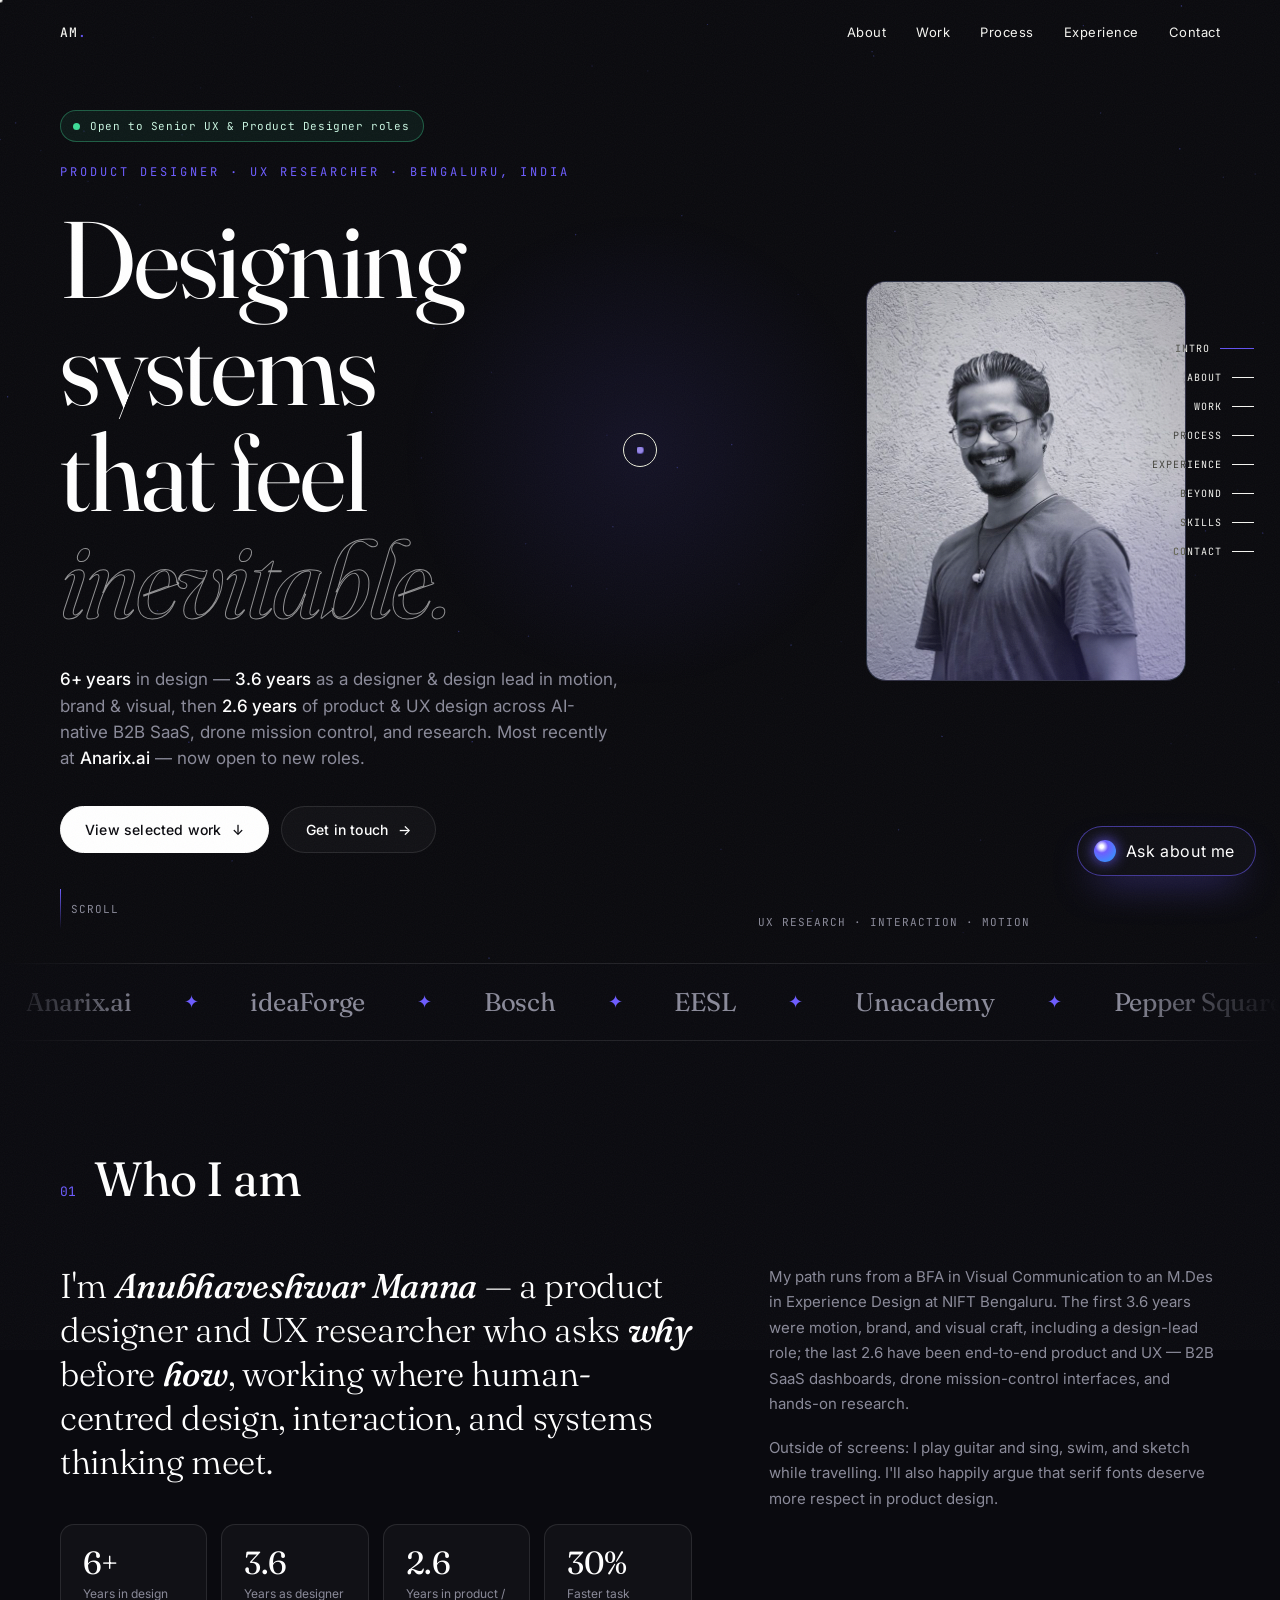
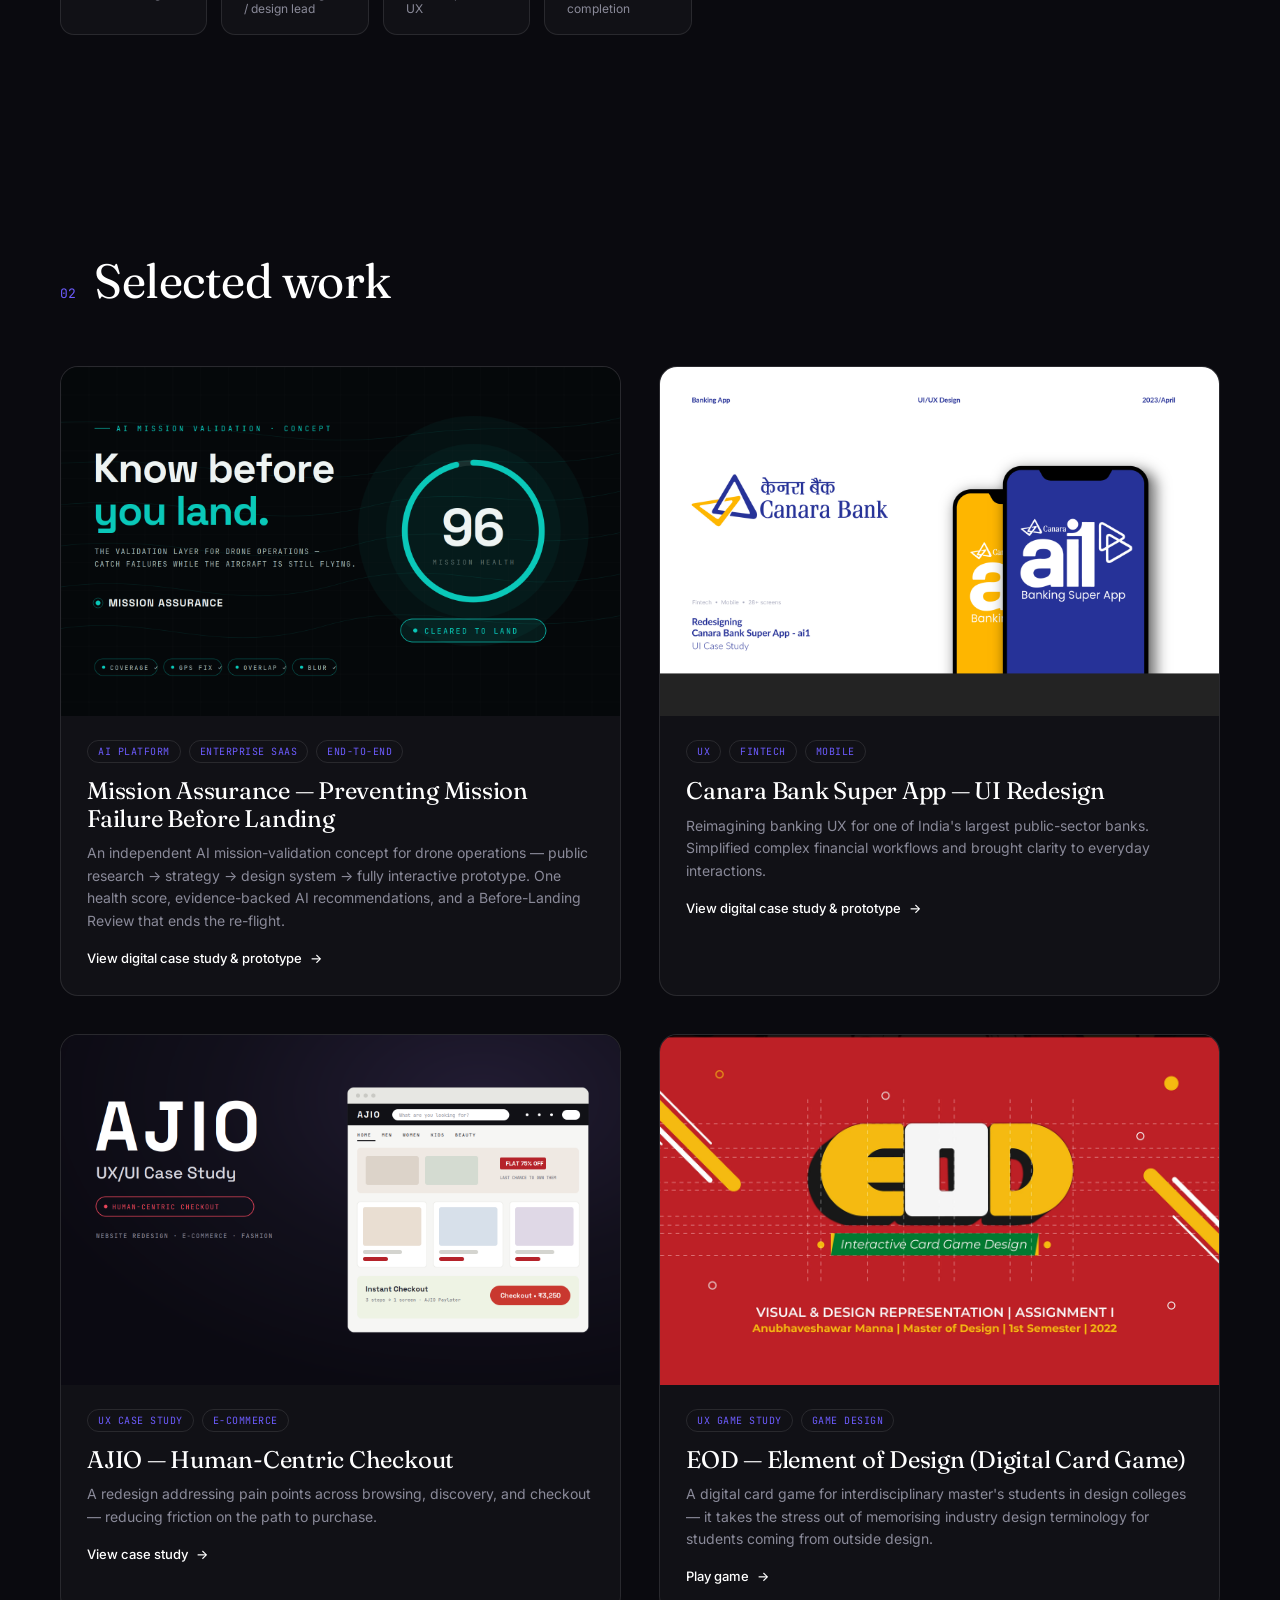
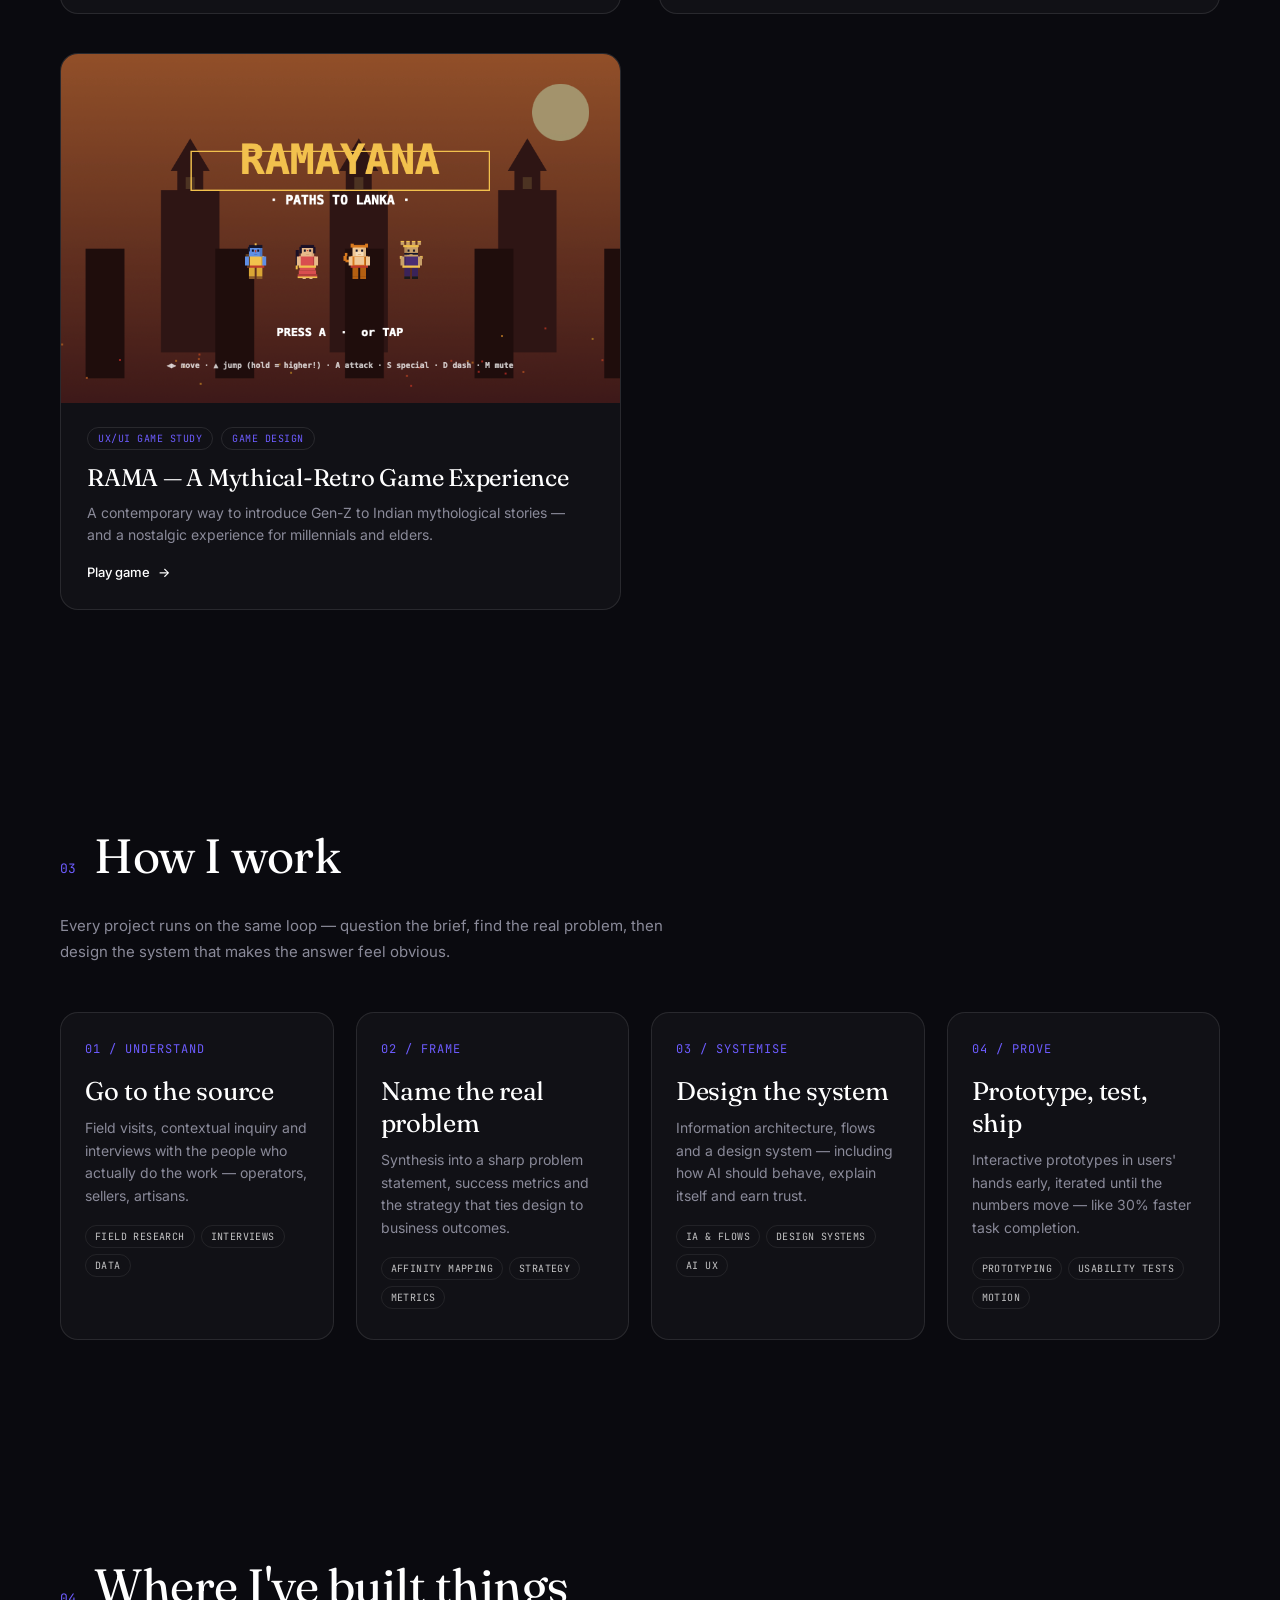
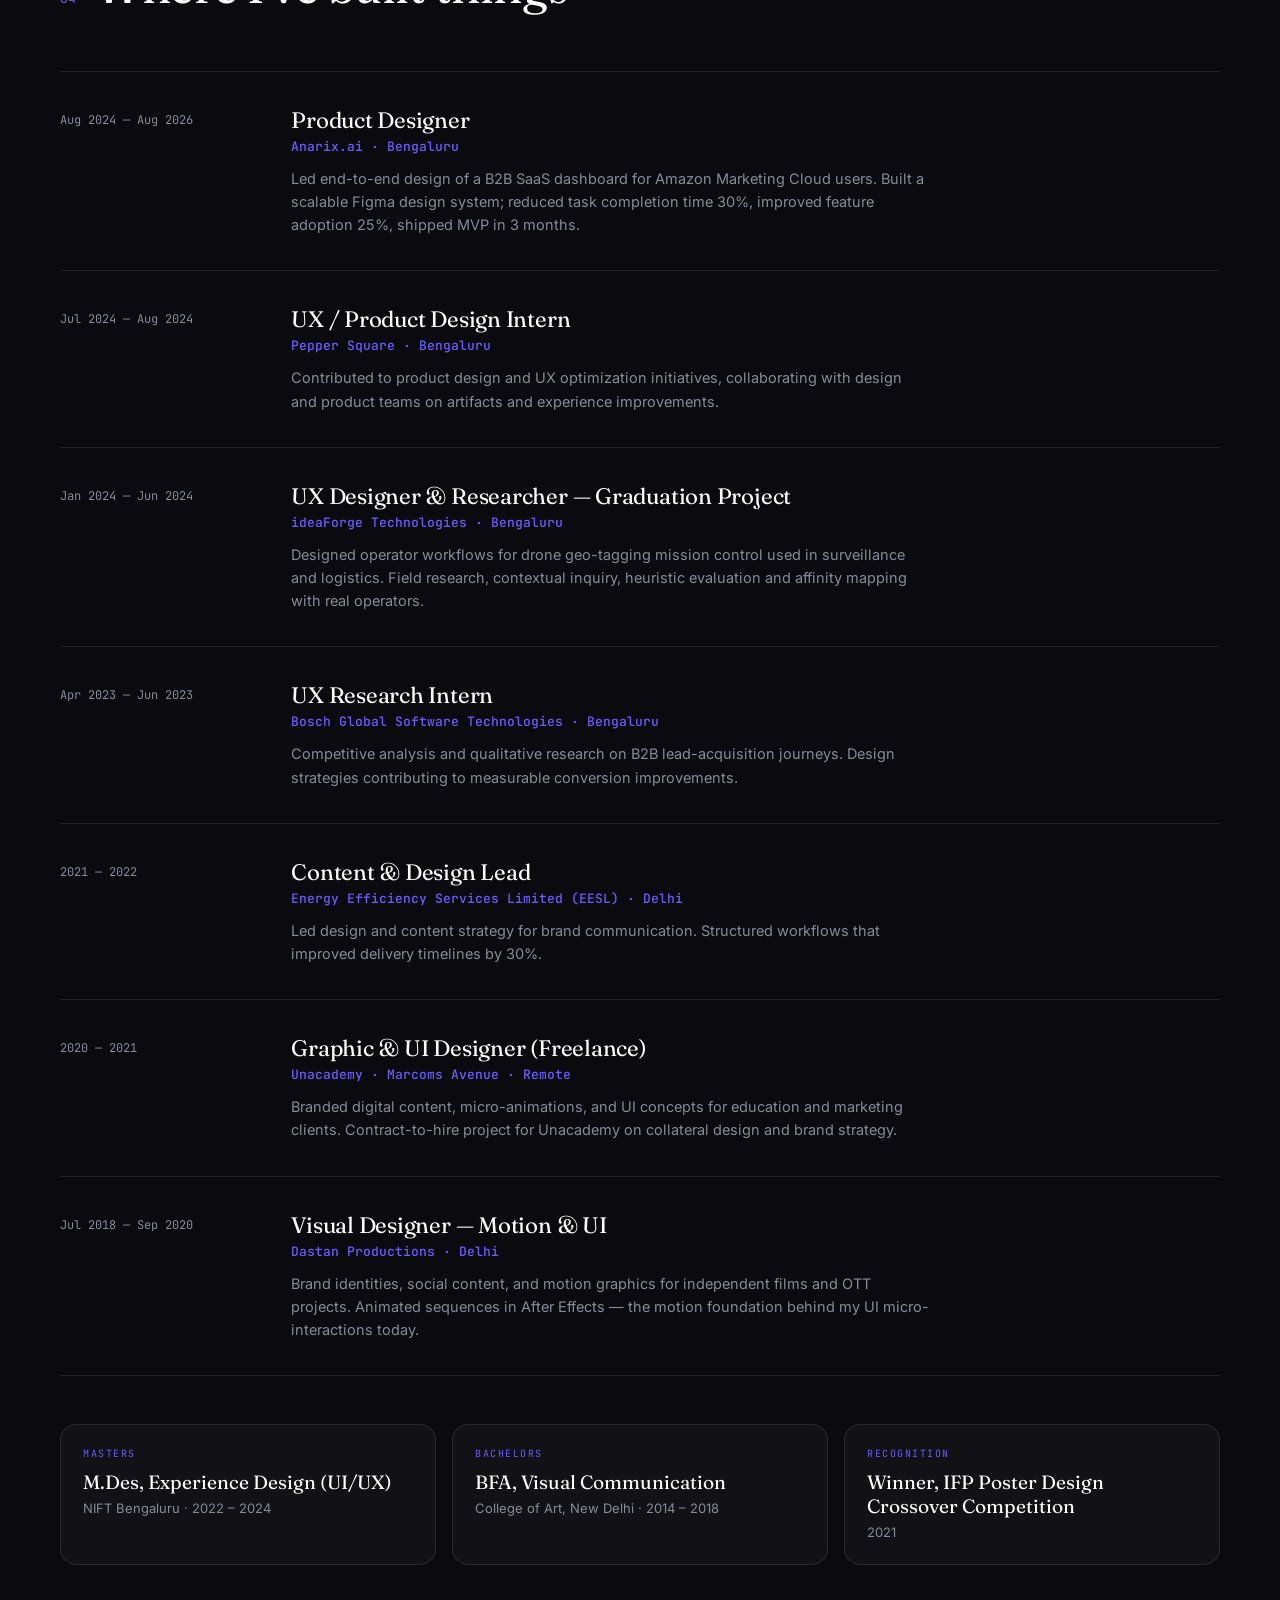
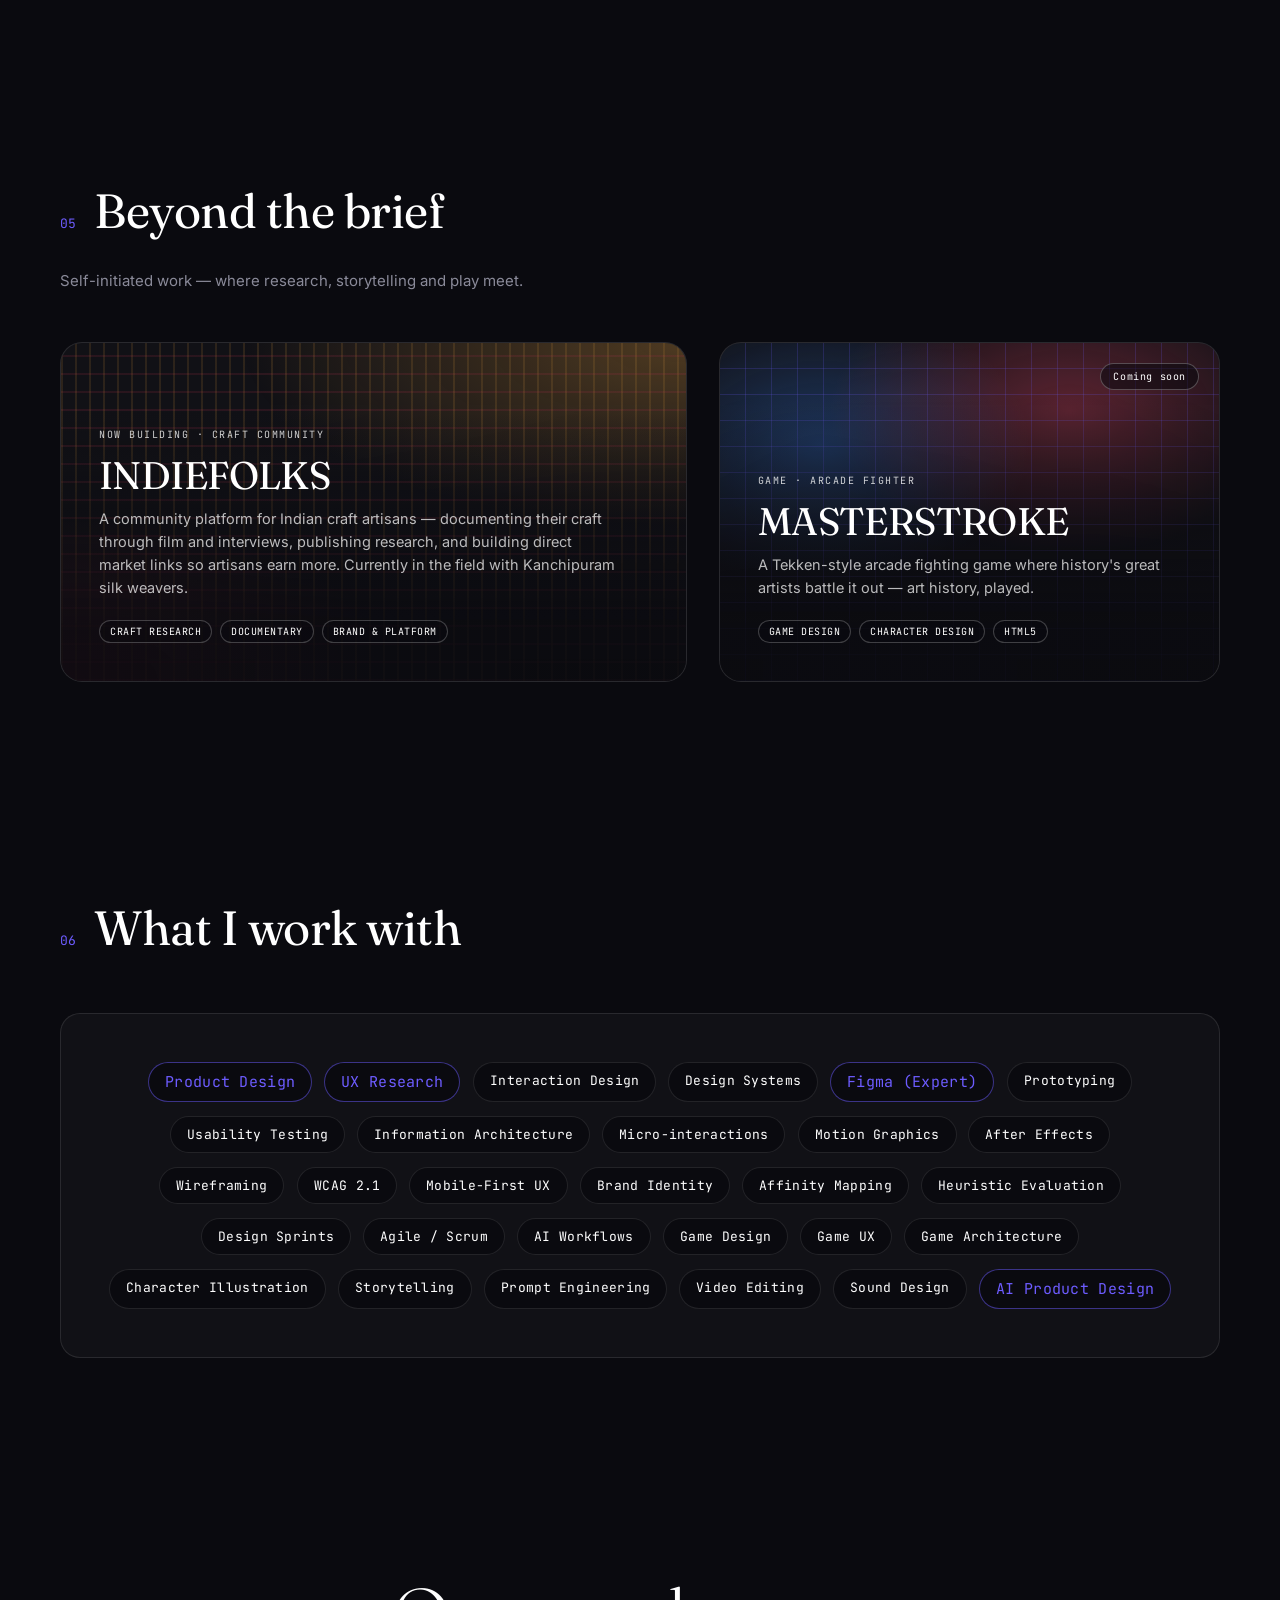
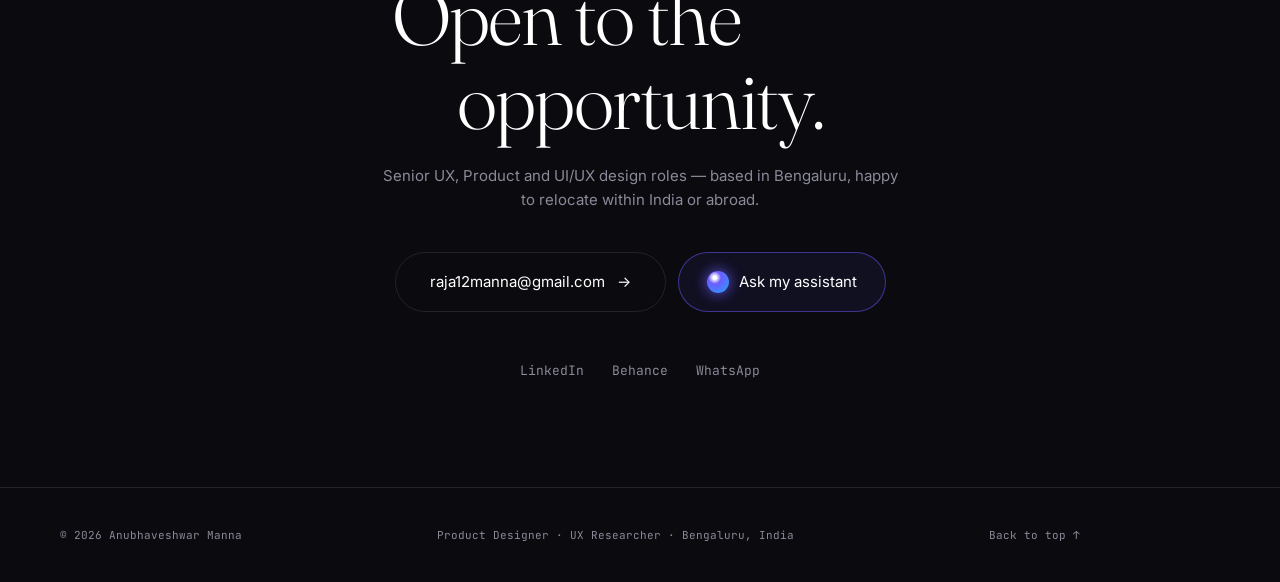
==== commit 593bc8b3: "Fix assistant input, audit fixes, and design upgrade - Assistant: send on Enter/click without form s" ====
--- a/index.html
+++ b/index.html
@@ -4,7 +4,17 @@
 <meta charset="UTF-8" />
 <meta name="viewport" content="width=device-width, initial-scale=1.0" />
 <title>Anubhaveshwar Manna — Product Designer</title>
-<meta name="description" content="Anubhaveshwar Manna — Product Designer, UX Researcher & Motion Designer based in Bengaluru. Designing systems that feel inevitable." />
+<meta name="description" content="Anubhaveshwar Manna — Product Designer &amp; UX Researcher based in Bengaluru with 6+ years in design. AI-native B2B SaaS, drone mission control, fintech and games. Open to new roles." />
+<meta name="author" content="Anubhaveshwar Manna" />
+<meta name="theme-color" content="#0a0a0f" />
+<link rel="canonical" href="https://raja12manna-crypto.github.io/anubhav-portfolio/" />
+<meta property="og:type" content="website" />
+<meta property="og:title" content="Anubhaveshwar Manna — Product Designer" />
+<meta property="og:description" content="Product designer &amp; UX researcher, 6+ years in design. Designing systems that feel inevitable." />
+<meta property="og:url" content="https://raja12manna-crypto.github.io/anubhav-portfolio/" />
+<meta property="og:image" content="https://raja12manna-crypto.github.io/anubhav-portfolio/missionassurance-cover.png" />
+<meta name="twitter:card" content="summary_large_image" />
+<link rel="icon" href="data:image/svg+xml,%3Csvg xmlns='http://www.w3.org/2000/svg' viewBox='0 0 64 64'%3E%3Crect width='64' height='64' rx='14' fill='%230a0a0f'/%3E%3Ctext x='9' y='42' font-family='Georgia,serif' font-size='30' fill='%23fff'%3EAM%3C/text%3E%3Ccircle cx='53' cy='40' r='4' fill='%236d5cff'/%3E%3C/svg%3E" />
 <link rel="preconnect" href="https://fonts.googleapis.com" />
 <link rel="preconnect" href="https://fonts.gstatic.com" crossorigin />
 <link href="https://fonts.googleapis.com/css2?family=Fraunces:ital,opsz,wght@0,9..144,300;0,9..144,400;0,9..144,500;0,9..144,600;1,9..144,400&family=Inter:wght@300;400;500;600&family=JetBrains+Mono:wght@400;500&display=swap" rel="stylesheet" />
@@ -151,11 +161,11 @@
   .exp-co{font-size:13px;color:var(--accent);margin-top:4px;font-weight:500;font-family:var(--mono)}
   .exp-desc{font-size:14.5px;line-height:1.6;color:var(--mute);margin-top:12px;max-width:640px}
 
-  .skills-cloud{position:relative;min-height:360px;border:1px solid var(--line);border-radius:20px;overflow:hidden;background:var(--card)}
-  .chip{position:absolute;font-family:var(--mono);font-size:13px;letter-spacing:.3px;padding:9px 16px;border-radius:100px;border:1px solid var(--line);color:var(--fg);white-space:nowrap;background:var(--bg);transition:transform .3s var(--ease),border-color .3s var(--ease),color .3s var(--ease);will-change:transform}
+  .skills-cloud{position:relative;border:1px solid var(--line);border-radius:20px;overflow:hidden;background:var(--card);display:flex;flex-wrap:wrap;justify-content:center;align-content:center;gap:14px 12px;padding:clamp(28px,4vw,48px)}
+  .chip{position:relative;font-family:var(--mono);font-size:13px;letter-spacing:.3px;padding:9px 16px;border-radius:100px;border:1px solid var(--line);color:var(--fg);white-space:nowrap;background:var(--bg);transition:transform .3s var(--ease),border-color .3s var(--ease),color .3s var(--ease);will-change:transform}
   .chip[data-w="1"]{color:var(--accent);border-color:rgba(109,92,255,.5);font-size:15px}
   .chip:hover{border-color:var(--accent);color:var(--accent)}
-  @media(max-width:640px){.skills-cloud{min-height:0;padding:20px;display:flex;flex-wrap:wrap;gap:10px}.chip{position:static!important;transform:none!important}}
+  @media(max-width:640px){.skills-cloud{padding:20px;gap:10px;justify-content:flex-start}.chip{transform:none!important}}
 
   .contact{text-align:center}
   .contact-head{font-family:var(--serif);font-weight:300;font-size:clamp(2rem,7vw,5rem);line-height:1.05;letter-spacing:-.02em;max-width:14ch;margin:0 auto;color:var(--fg)}
@@ -171,7 +181,106 @@
   .reveal.in{opacity:1;transform:none}
   .reveal[data-d="1"]{transition-delay:.08s}.reveal[data-d="2"]{transition-delay:.16s}.reveal[data-d="3"]{transition-delay:.24s}
 
+
+  /* ---------- upgrade: shared ---------- */
+  :focus-visible{outline:2px solid var(--accent);outline-offset:3px;border-radius:4px}
+  .skip{position:fixed;left:16px;top:-60px;z-index:10000;background:var(--accent);color:#fff;padding:10px 16px;border-radius:10px;font-size:13px;transition:top .3s var(--ease)}
+  .skip:focus{top:16px}
+  @keyframes fadeUp{from{opacity:0;transform:translateY(18px)}to{opacity:1;transform:none}}
+
+  /* hero status + CTAs */
+  .status-pill{display:inline-flex;align-items:center;gap:10px;padding:8px 14px 8px 12px;border:1px solid rgba(61,220,151,.35);border-radius:100px;
+               background:rgba(61,220,151,.07);font-family:var(--mono);font-size:11px;letter-spacing:.6px;color:#c9f5e1;margin-bottom:22px;
+               animation:fadeUp .9s var(--ease) .35s both}
+  .status-pill .dot{width:7px;height:7px;border-radius:50%;background:#3ddc97;box-shadow:0 0 0 0 rgba(61,220,151,.6);animation:ping 2.2s infinite}
+  @keyframes ping{0%{box-shadow:0 0 0 0 rgba(61,220,151,.55)}70%{box-shadow:0 0 0 9px rgba(61,220,151,0)}100%{box-shadow:0 0 0 0 rgba(61,220,151,0)}}
+  .hero-cta{display:flex;flex-wrap:wrap;gap:12px;margin-top:34px;animation:fadeUp .9s var(--ease) 1s both}
+  .btn{display:inline-flex;align-items:center;gap:10px;padding:14px 24px;border-radius:100px;font-size:14px;font-weight:500;letter-spacing:.2px;
+       border:1px solid var(--line);transition:background .35s var(--ease),color .35s var(--ease),border-color .35s var(--ease),transform .35s var(--ease)}
+  .btn .arw{transition:transform .35s var(--ease)}
+  .btn:hover .arw{transform:translateX(4px)}
+  .btn-primary{background:#fff;color:#0a0a0f;border-color:#fff}
+  .btn-primary:hover{background:var(--accent);border-color:var(--accent);color:#fff}
+  .btn-ghost{color:var(--fg);background:rgba(255,255,255,.03)}
+  .btn-ghost:hover{border-color:var(--accent);background:rgba(109,92,255,.12)}
+  .hero{padding-top:110px;padding-bottom:110px}
+  .hero-meta .disc{margin-right:190px}
+  footer{padding-right:200px}
+  @media(max-width:640px){footer{padding-right:clamp(20px,5vw,60px);padding-bottom:96px}}
+  @media(max-width:640px){.hero-meta .disc{display:none}.hero-meta{bottom:22px}}
+
+  /* marquee */
+  .marquee{position:relative;z-index:2;overflow:hidden;border-top:1px solid var(--line);border-bottom:1px solid var(--line);padding:22px 0;
+           -webkit-mask-image:linear-gradient(90deg,transparent,#000 12%,#000 88%,transparent);mask-image:linear-gradient(90deg,transparent,#000 12%,#000 88%,transparent)}
+  .marquee-track{display:flex;gap:0;width:max-content;animation:marq 38s linear infinite}
+  .marquee:hover .marquee-track{animation-play-state:paused}
+  .marquee-track span{font-family:var(--serif);font-size:clamp(1.15rem,2.2vw,1.6rem);letter-spacing:-.01em;color:var(--mute);white-space:nowrap;padding:0 26px;display:flex;align-items:center;gap:52px}
+  .marquee-track span::after{content:'✦';font-size:.7em;color:var(--accent)}
+  .marquee-label{position:absolute;left:clamp(20px,5vw,60px);top:-9px;font-family:var(--mono);font-size:10px;letter-spacing:2px;color:var(--accent);background:var(--bg);padding:0 8px;text-transform:uppercase;z-index:2}
+  @keyframes marq{to{transform:translateX(-50%)}}
+
+  /* process */
+  .process{display:grid;grid-template-columns:repeat(4,1fr);gap:clamp(14px,2vw,22px);counter-reset:step}
+  @media(max-width:980px){.process{grid-template-columns:1fr 1fr}}
+  @media(max-width:560px){.process{grid-template-columns:1fr}}
+  .step{position:relative;border:1px solid var(--line);border-radius:18px;padding:28px 24px 30px;background:var(--card);overflow:hidden;
+        transition:transform .45s var(--ease),border-color .45s var(--ease)}
+  .step::before{content:'';position:absolute;left:0;top:0;height:2px;width:0;background:linear-gradient(90deg,var(--accent),var(--accent-2));transition:width .6s var(--ease)}
+  .step:hover{transform:translateY(-6px);border-color:rgba(109,92,255,.45)}
+  .step:hover::before{width:100%}
+  .step-n{font-family:var(--mono);font-size:12px;color:var(--accent);letter-spacing:1px}
+  .step h3{font-family:var(--serif);font-weight:400;font-size:1.6rem;letter-spacing:-.01em;margin:18px 0 10px;color:var(--fg)}
+  .step p{font-size:14px;line-height:1.6;color:var(--mute)}
+  .step ul{list-style:none;display:flex;flex-wrap:wrap;gap:6px;margin-top:18px}
+  .step li{font-family:var(--mono);font-size:10px;letter-spacing:.4px;text-transform:uppercase;color:var(--fg);opacity:.75;border:1px solid var(--line);border-radius:100px;padding:4px 9px}
+  .sec-lead{font-size:15px;line-height:1.7;color:var(--mute);max-width:620px;margin:-28px 0 48px}
+
+  /* education & recognition */
+  .edu{display:grid;grid-template-columns:repeat(3,1fr);gap:16px;margin-top:48px}
+  @media(max-width:860px){.edu{grid-template-columns:1fr}}
+  .edu-card{border:1px solid var(--line);border-radius:16px;padding:22px 22px 24px;background:var(--card)}
+  .edu-k{font-family:var(--mono);font-size:10px;letter-spacing:1.5px;text-transform:uppercase;color:var(--accent)}
+  .edu-t{font-family:var(--serif);font-size:1.2rem;margin-top:10px;line-height:1.25;color:var(--fg)}
+  .edu-s{font-size:13px;color:var(--mute);margin-top:6px}
+
+  /* beyond the brief */
+  .beyond{display:grid;grid-template-columns:1.25fr 1fr;gap:clamp(18px,3vw,32px)}
+  @media(max-width:860px){.beyond{grid-template-columns:1fr}}
+  .b-card{position:relative;border:1px solid var(--line);border-radius:22px;overflow:hidden;background:var(--card);padding:clamp(26px,3vw,38px);min-height:340px;
+          display:flex;flex-direction:column;justify-content:flex-end;isolation:isolate}
+  .b-art{position:absolute;inset:0;z-index:-1;opacity:.9;transition:transform 1.2s var(--ease)}
+  .b-card:hover .b-art{transform:scale(1.06)}
+  .b-craft .b-art{background:
+      repeating-linear-gradient(90deg,rgba(214,150,60,.16) 0 2px,transparent 2px 14px),
+      repeating-linear-gradient(0deg,rgba(176,46,74,.18) 0 2px,transparent 2px 18px),
+      radial-gradient(120% 90% at 100% 0%,rgba(214,150,60,.35),transparent 60%),
+      radial-gradient(90% 80% at 0% 100%,rgba(176,46,74,.35),transparent 60%);}
+  .b-craft .b-art::after{content:'';position:absolute;inset:0;background:linear-gradient(180deg,transparent 20%,rgba(10,10,15,.85) 85%)}
+  .b-game .b-art{background:
+      linear-gradient(transparent 0 calc(100% - 1px),rgba(109,92,255,.22) 0) 0 0/100% 26px,
+      linear-gradient(90deg,transparent 0 calc(100% - 1px),rgba(109,92,255,.22) 0) 0 0/26px 100%,
+      radial-gradient(80% 70% at 70% 20%,rgba(255,77,109,.35),transparent 60%),
+      radial-gradient(70% 70% at 20% 30%,rgba(61,139,255,.35),transparent 60%);}
+  .b-game .b-art::after{content:'';position:absolute;inset:0;background:linear-gradient(180deg,transparent 15%,rgba(10,10,15,.88) 85%)}
+  .b-kicker{font-family:var(--mono);font-size:10px;letter-spacing:1.5px;text-transform:uppercase;color:#fff;opacity:.8;display:flex;gap:10px;align-items:center}
+  .b-card h3{font-family:var(--serif);font-weight:400;font-size:clamp(1.7rem,3vw,2.4rem);letter-spacing:-.015em;line-height:1.05;margin:14px 0 12px;color:#fff}
+  .b-card p{font-size:14.5px;line-height:1.6;color:rgba(255,255,255,.72);max-width:520px}
+  .b-tags{display:flex;flex-wrap:wrap;gap:8px;margin-top:20px}
+  .b-tags span{font-family:var(--mono);font-size:10px;letter-spacing:.5px;text-transform:uppercase;color:#fff;border:1px solid rgba(255,255,255,.22);border-radius:100px;padding:4px 10px;background:rgba(10,10,15,.35)}
+  .b-soon{position:absolute;top:20px;right:20px;font-family:var(--mono);font-size:10px;letter-spacing:.6px;color:#fff;padding:6px 12px;border-radius:100px;border:1px solid rgba(255,255,255,.25);background:rgba(10,10,15,.55)}
+
+  /* contact extras */
+  .contact-sub{margin:22px auto 0;max-width:520px;font-size:15px;line-height:1.6;color:var(--mute)}
+  .contact-actions{display:flex;flex-wrap:wrap;gap:12px;justify-content:center;margin-top:40px}
+  .contact-actions .mail-btn{margin-top:0}
+  .ask-btn{display:inline-flex;align-items:center;gap:10px;padding:18px 28px;border-radius:100px;border:1px solid rgba(109,92,255,.5);background:rgba(109,92,255,.08);
+           color:var(--fg);font:inherit;font-size:15px;cursor:pointer;transition:background .4s var(--ease),color .4s var(--ease)}
+  .ask-btn:hover{background:var(--accent);color:#fff}
+  .to-top{display:inline-flex;align-items:center;gap:6px}
+  .to-top:hover{color:var(--fg)}
+
   @media(prefers-reduced-motion:reduce){
+    .marquee-track{animation:none}
     *{animation:none!important;transition:none!important}
     .reveal{opacity:1;transform:none}.hero h1 .line span.inner{transform:none}
     body{cursor:auto}.cursor,.cursor-dot,.trail,.spotlight,.grain{display:none}
@@ -182,6 +291,7 @@
   .am-ai{--ai-bg:#101017;--ai-fg:#f4f4f8;--ai-mute:#9a9aab;--ai-line:rgba(255,255,255,.11);--ai-card:rgba(255,255,255,.05);
          position:fixed;right:24px;bottom:24px;z-index:9000;font-family:var(--sans)}
   .am-ai button,.am-ai input{font:inherit;color:inherit}
+  .am-ai .am-ai-btn{color:#fff}.am-ai .am-chip{color:#d9d5ff}.am-ai .am-chip:hover,.am-ai .am-chip:focus-visible{color:#fff}.am-ai .am-send{color:#fff}.am-ai .am-close{color:var(--ai-fg)}
   .am-ai-btn{display:flex;align-items:center;gap:10px;padding:13px 20px 13px 16px;border-radius:100px;border:1px solid rgba(109,92,255,.55);
              background:rgba(16,16,23,.88);backdrop-filter:blur(14px);-webkit-backdrop-filter:blur(14px);color:#fff;cursor:pointer;
              font-family:var(--mono);font-size:12px;letter-spacing:.6px;box-shadow:0 18px 40px -18px rgba(109,92,255,.7);
@@ -251,6 +361,7 @@
 </style>
 </head>
 <body>
+<a href="#about" class="skip">Skip to content</a>
 <div class="grain"></div>
 <div class="spotlight" id="spotlight"></div>
 <div class="progress" id="progress"></div>
@@ -261,7 +372,9 @@
   <a href="#top" data-sec="top"><span class="txt">Intro</span><span class="tick"></span></a>
   <a href="#about" data-sec="about"><span class="txt">About</span><span class="tick"></span></a>
   <a href="#work" data-sec="work"><span class="txt">Work</span><span class="tick"></span></a>
+  <a href="#process" data-sec="process"><span class="txt">Process</span><span class="tick"></span></a>
   <a href="#experience" data-sec="experience"><span class="txt">Experience</span><span class="tick"></span></a>
+  <a href="#beyond" data-sec="beyond"><span class="txt">Beyond</span><span class="tick"></span></a>
   <a href="#skills" data-sec="skills"><span class="txt">Skills</span><span class="tick"></span></a>
   <a href="#contact" data-sec="contact"><span class="txt">Contact</span><span class="tick"></span></a>
 </div>
@@ -271,6 +384,7 @@
   <div class="nav-links">
     <a href="#about" data-hover>About</a>
     <a href="#work" data-hover>Work</a>
+    <a href="#process" data-hover>Process</a>
     <a href="#experience" data-hover>Experience</a>
     <a href="#contact" data-hover>Contact</a>
   </div>
@@ -280,7 +394,8 @@
   <canvas id="hero-canvas"></canvas>
   <div class="hero-inner">
     <div>
-      <div class="hero-eyebrow" id="eyebrow">Product Designer · Bengaluru, India</div>
+      <div class="status-pill"><span class="dot"></span>Open to Senior UX &amp; Product Designer roles</div>
+      <div class="hero-eyebrow" id="eyebrow">Product Designer · UX Researcher · Bengaluru, India</div>
       <h1 id="heroHead">
         <span class="line"><span class="inner"><span class="word">Designing</span> <span class="word">systems</span></span></span>
         <span class="line"><span class="inner"><span class="word">that</span> <span class="word">feel</span> <span class="word"><em>inevitable.</em></span></span></span>
@@ -288,16 +403,24 @@
       <p class="hero-sub" id="heroSub">
         <strong>6+ years</strong> in design — <strong>3.6 years</strong> as a designer &amp; design lead in motion, brand &amp; visual, then <strong>2.6 years</strong> of product &amp; UX design across AI-native B2B SaaS, drone mission control, and research. Most recently at <strong>Anarix.ai</strong> — now open to new roles.
       </p>
+      <div class="hero-cta">
+        <a href="#work" class="btn btn-primary" data-hover>View selected work <span class="arw">↓</span></a>
+        <a href="#contact" class="btn btn-ghost" data-hover>Get in touch <span class="arw">→</span></a>
+      </div>
     </div>
     <div class="hero-photo" id="heroPhoto">
-      <img src="[data-uri]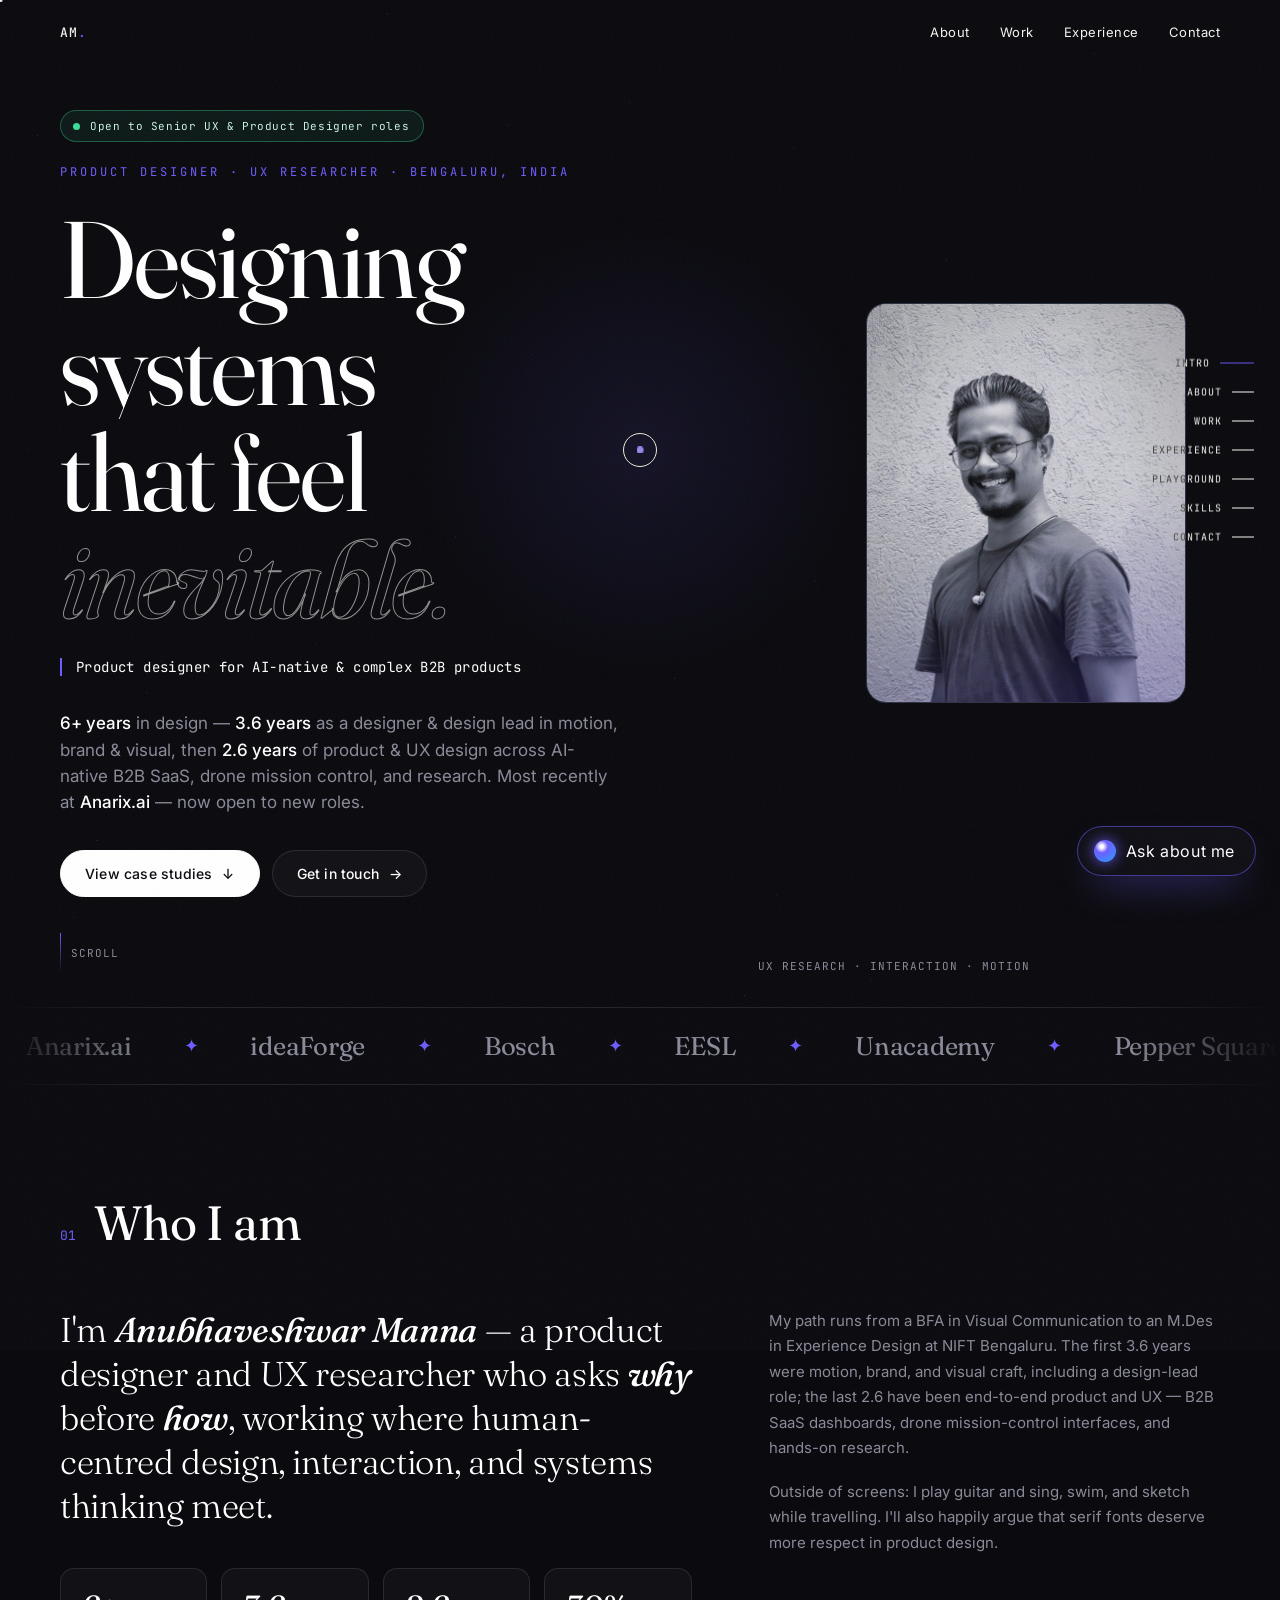
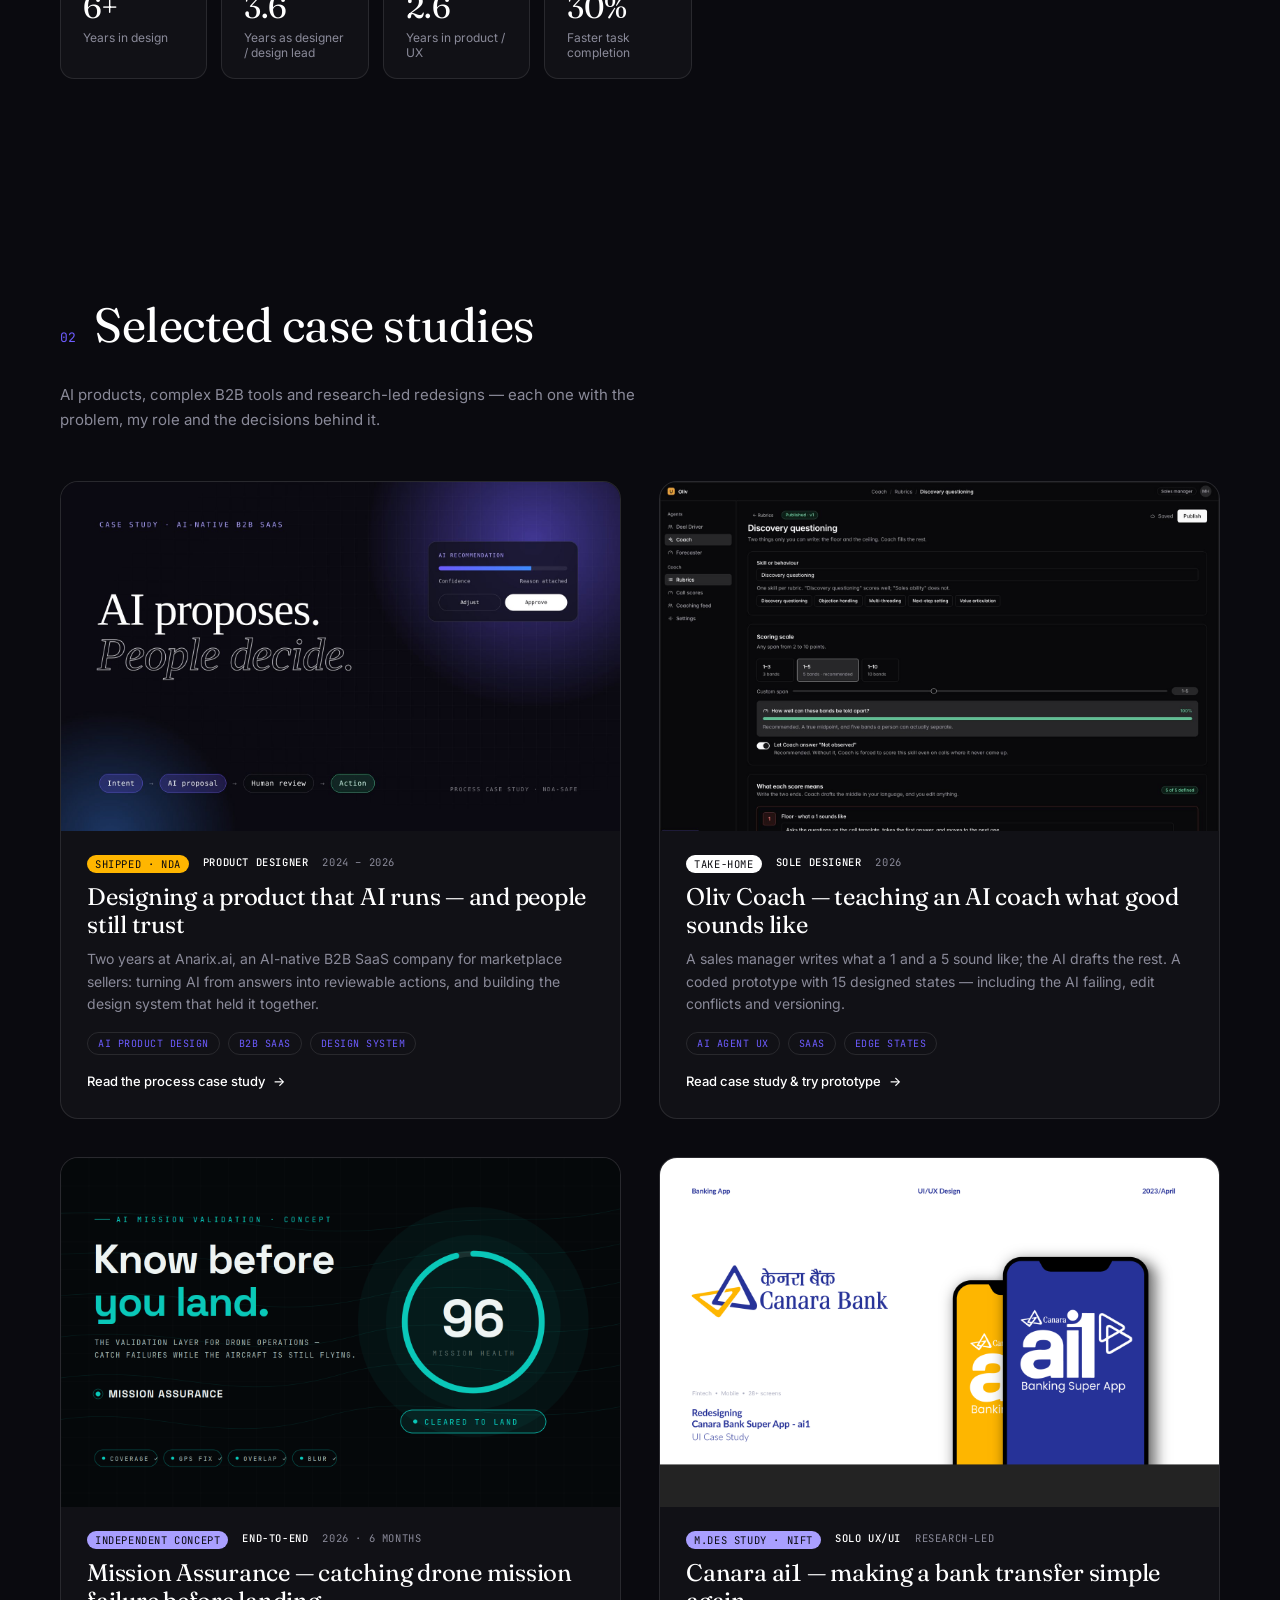
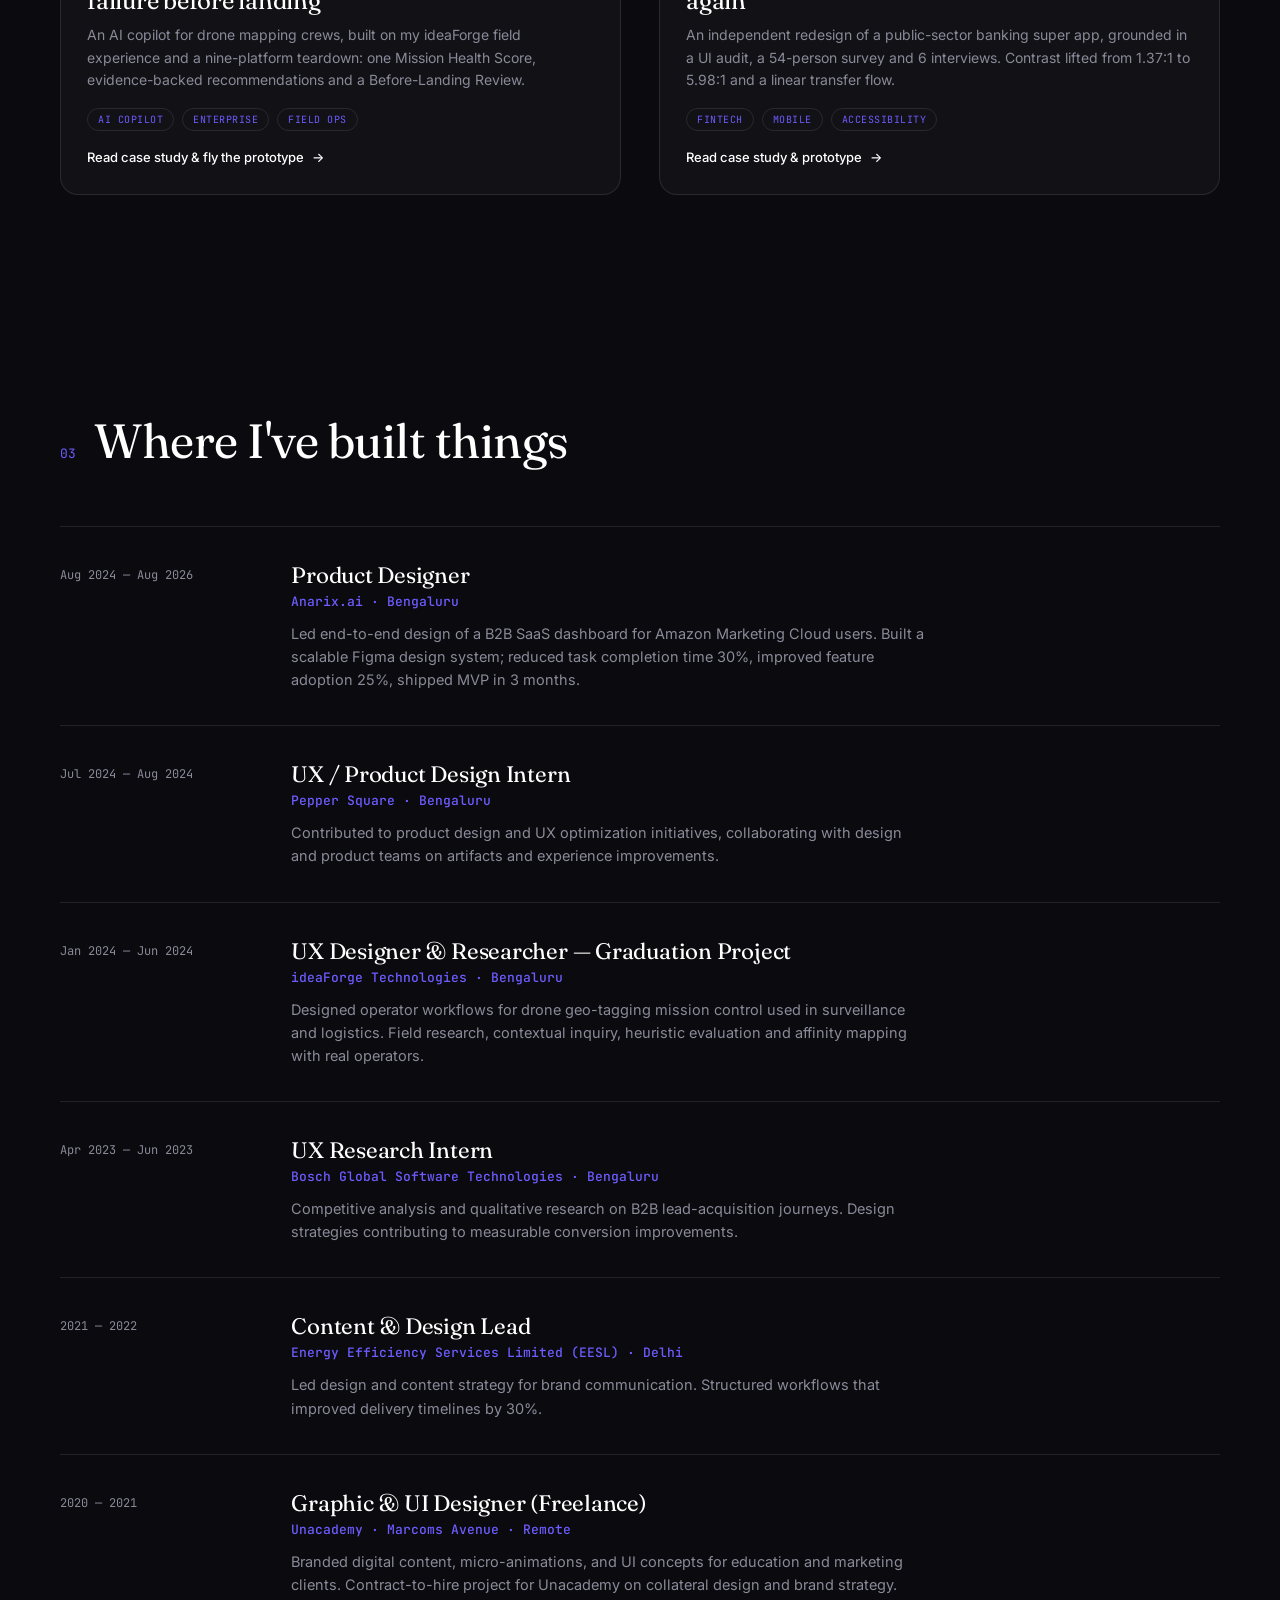
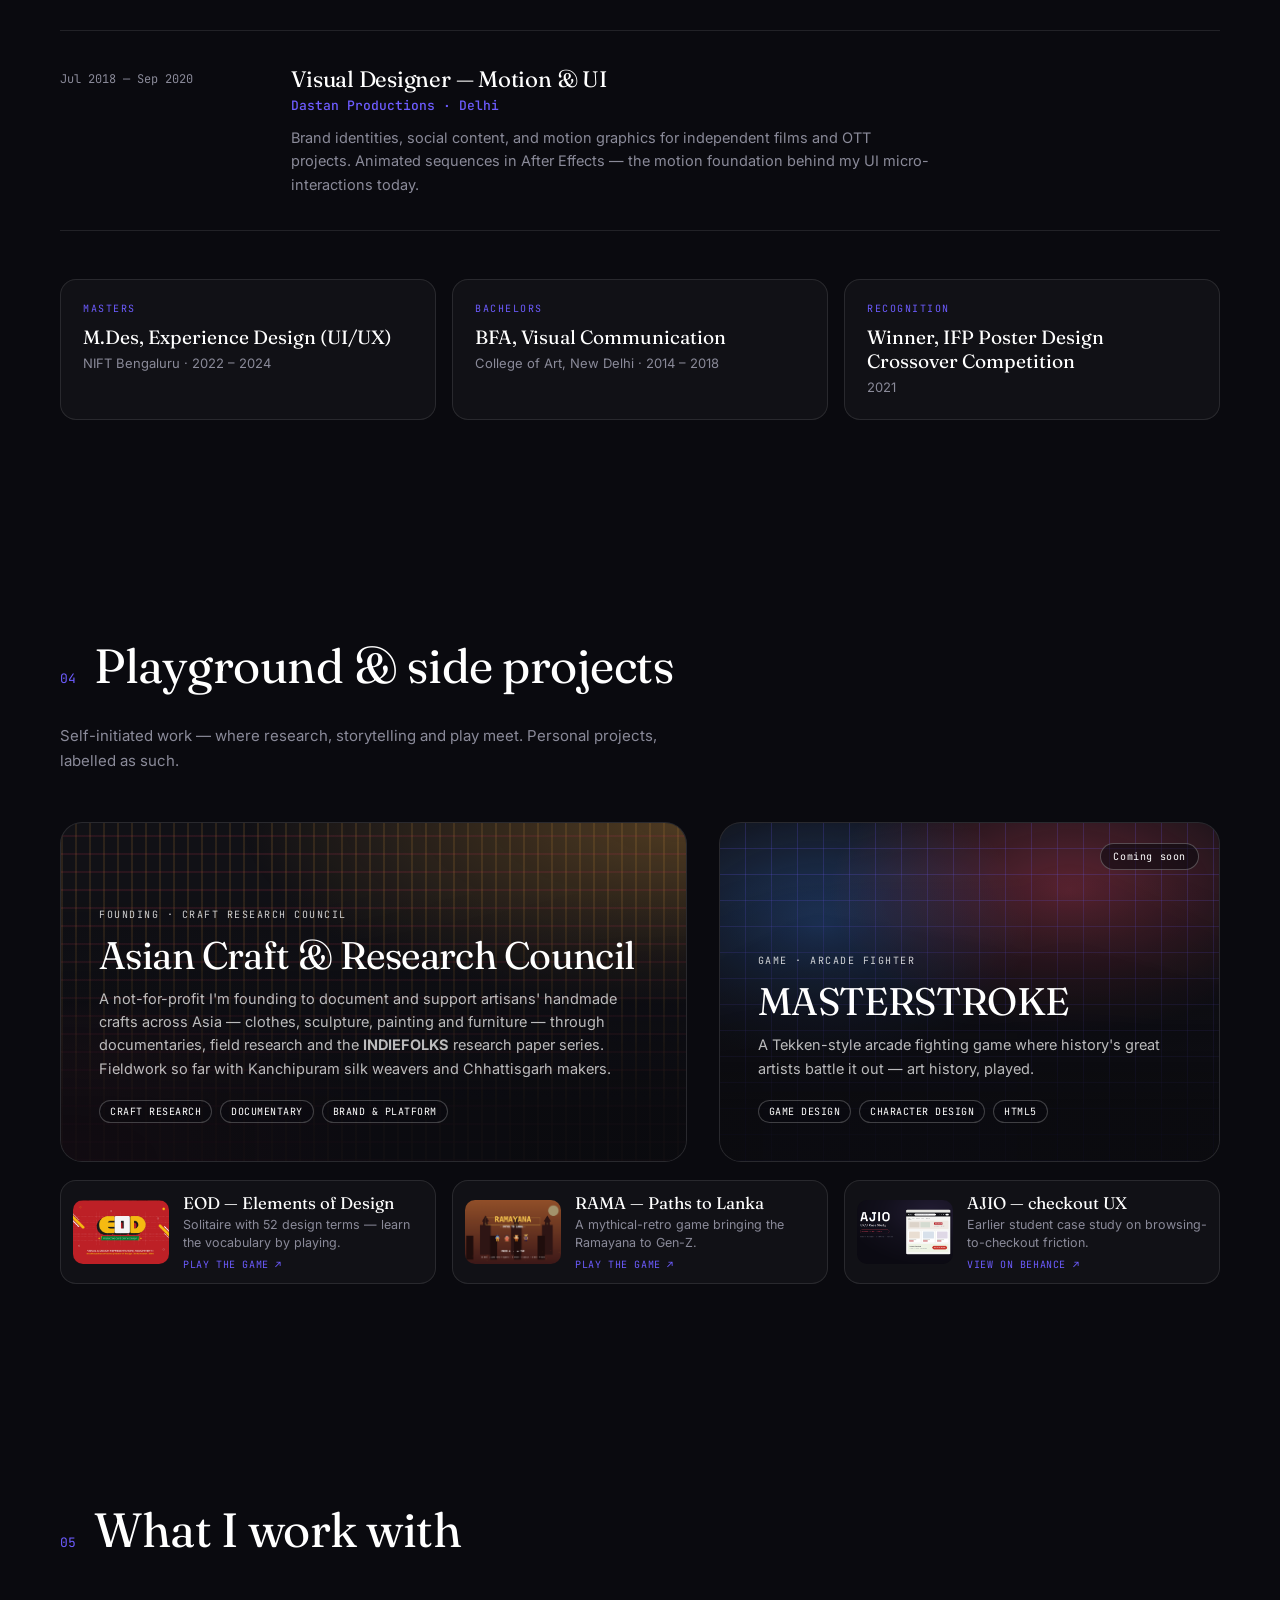
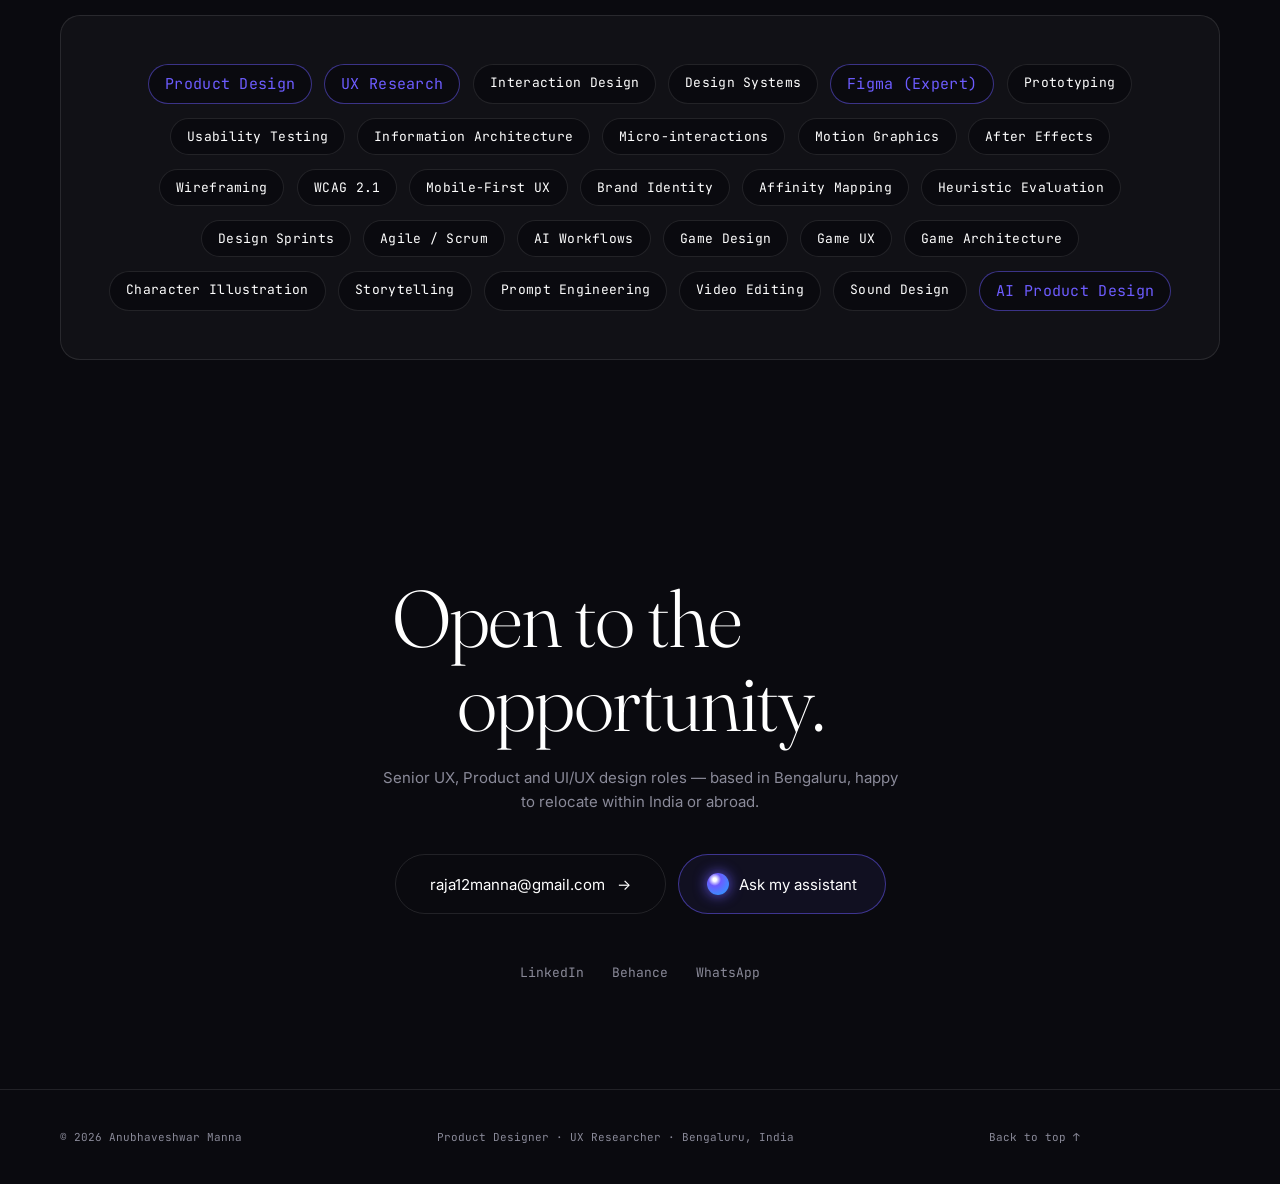
==== commit 18ce542e: "Restructure portfolio around case studies; add Anarix and Oliv case studies - New NDA-safe Anarix pr" ====
--- a/index.html
+++ b/index.html
@@ -268,6 +268,25 @@
   .b-tags{display:flex;flex-wrap:wrap;gap:8px;margin-top:20px}
   .b-tags span{font-family:var(--mono);font-size:10px;letter-spacing:.5px;text-transform:uppercase;color:#fff;border:1px solid rgba(255,255,255,.22);border-radius:100px;padding:4px 10px;background:rgba(10,10,15,.35)}
   .b-soon{position:absolute;top:20px;right:20px;font-family:var(--mono);font-size:10px;letter-spacing:.6px;color:#fff;padding:6px 12px;border-radius:100px;border:1px solid rgba(255,255,255,.25);background:rgba(10,10,15,.55)}
+
+  /* positioning line */
+  .hero-pos{font-family:var(--mono);font-size:clamp(12px,1.2vw,14px);letter-spacing:.4px;color:var(--fg);margin-top:26px;padding-left:14px;border-left:2px solid var(--accent);opacity:0;animation:fadeUp .9s var(--ease) .7s both}
+  /* case study card meta */
+  .proj-body p + .proj-tags{margin:16px 0 0}
+  .proj-meta{display:flex;flex-wrap:wrap;gap:6px 14px;font-family:var(--mono);font-size:10.5px;letter-spacing:.6px;text-transform:uppercase;color:var(--mute);margin-bottom:10px}
+  .proj-meta b{color:var(--fg);font-weight:500}
+  .proj-meta .lbl{color:#0a0a0f;background:#fff;border-radius:100px;padding:2px 8px}
+  .proj-meta .lbl.nda{background:#ffb600}
+  .proj-meta .lbl.cpt{background:#a99fff}
+  /* playground mini cards */
+  .mini{display:grid;grid-template-columns:repeat(3,1fr);gap:16px;margin-top:18px}
+  @media(max-width:860px){.mini{grid-template-columns:1fr}}
+  .mini a{display:grid;grid-template-columns:96px 1fr;gap:14px;align-items:center;padding:12px;border:1px solid var(--line);border-radius:16px;background:var(--card);transition:border-color .35s var(--ease),transform .35s var(--ease)}
+  .mini a:hover{border-color:rgba(109,92,255,.5);transform:translateY(-3px)}
+  .mini img{width:96px;height:64px;object-fit:cover;border-radius:10px;display:block}
+  .mini b{display:block;font-family:var(--serif);font-weight:400;font-size:1.05rem;color:var(--fg);line-height:1.2}
+  .mini span{display:block;font-size:12.5px;color:var(--mute);margin-top:3px;line-height:1.45}
+  .mini small{display:block;font-family:var(--mono);font-size:10px;letter-spacing:.6px;text-transform:uppercase;color:var(--accent);margin-top:6px}
 
   /* contact extras */
   .contact-sub{margin:22px auto 0;max-width:520px;font-size:15px;line-height:1.6;color:var(--mute)}
@@ -372,9 +391,8 @@
   <a href="#top" data-sec="top"><span class="txt">Intro</span><span class="tick"></span></a>
   <a href="#about" data-sec="about"><span class="txt">About</span><span class="tick"></span></a>
   <a href="#work" data-sec="work"><span class="txt">Work</span><span class="tick"></span></a>
-  <a href="#process" data-sec="process"><span class="txt">Process</span><span class="tick"></span></a>
   <a href="#experience" data-sec="experience"><span class="txt">Experience</span><span class="tick"></span></a>
-  <a href="#beyond" data-sec="beyond"><span class="txt">Beyond</span><span class="tick"></span></a>
+  <a href="#beyond" data-sec="beyond"><span class="txt">Playground</span><span class="tick"></span></a>
   <a href="#skills" data-sec="skills"><span class="txt">Skills</span><span class="tick"></span></a>
   <a href="#contact" data-sec="contact"><span class="txt">Contact</span><span class="tick"></span></a>
 </div>
@@ -384,7 +402,6 @@
   <div class="nav-links">
     <a href="#about" data-hover>About</a>
     <a href="#work" data-hover>Work</a>
-    <a href="#process" data-hover>Process</a>
     <a href="#experience" data-hover>Experience</a>
     <a href="#contact" data-hover>Contact</a>
   </div>
@@ -400,11 +417,12 @@
         <span class="line"><span class="inner"><span class="word">Designing</span> <span class="word">systems</span></span></span>
         <span class="line"><span class="inner"><span class="word">that</span> <span class="word">feel</span> <span class="word"><em>inevitable.</em></span></span></span>
       </h1>
+      <div class="hero-pos">Product designer for AI-native &amp; complex B2B products</div>
       <p class="hero-sub" id="heroSub">
         <strong>6+ years</strong> in design — <strong>3.6 years</strong> as a designer &amp; design lead in motion, brand &amp; visual, then <strong>2.6 years</strong> of product &amp; UX design across AI-native B2B SaaS, drone mission control, and research. Most recently at <strong>Anarix.ai</strong> — now open to new roles.
       </p>
       <div class="hero-cta">
-        <a href="#work" class="btn btn-primary" data-hover>View selected work <span class="arw">↓</span></a>
+        <a href="#work" class="btn btn-primary" data-hover>View case studies <span class="arw">↓</span></a>
         <a href="#contact" class="btn btn-ghost" data-hover>Get in touch <span class="arw">→</span></a>
       </div>
     </div>
@@ -445,79 +463,61 @@
 
 <section class="section" id="work" data-theme="mid">
   <div class="wrap">
-    <div class="sec-head reveal"><span class="sec-num">02</span><h2 class="sec-title">Selected work</h2></div>
+    <div class="sec-head reveal"><span class="sec-num">02</span><h2 class="sec-title">Selected case studies</h2></div>
+    <p class="sec-lead reveal">AI products, complex B2B tools and research-led redesigns — each one with the problem, my role and the decisions behind it.</p>
     <div class="proj-list">
 
-      <a class="proj tilt reveal" href="https://raja12manna-crypto.github.io/missionassurance/" target="_blank" rel="noopener" aria-label="View the Mission Assurance case study">
-        <div class="proj-media"><img loading="lazy" decoding="async" src="missionassurance-cover.png" alt="Mission Assurance — AI mission validation platform concept: Know before you land"></div>
+      <a class="proj tilt reveal" href="work/anarix.html" aria-label="Read the Anarix.ai AI product design case study">
+        <div class="proj-media"><img loading="lazy" decoding="async" src="work/anarix-cover.jpg" width="1600" height="1000" alt="AI proposes, people decide — Anarix.ai process case study cover"></div>
         <div class="proj-body">
-          <div class="proj-tags"><span>AI Platform</span><span>Enterprise SaaS</span><span>End-to-End</span></div>
-          <h3>Mission Assurance — Preventing Mission Failure Before Landing</h3>
-          <p>An independent AI mission-validation concept for drone operations — public research → strategy → design system → fully interactive prototype. One health score, evidence-backed AI recommendations, and a Before-Landing Review that ends the re-flight.</p>
-          <span class="proj-link">View digital case study &amp; prototype <span class="arw">→</span></span>
+          <div class="proj-meta"><span class="lbl nda">Shipped · NDA</span><span><b>Product Designer</b></span><span>2024 – 2026</span></div>
+          <h3>Designing a product that AI runs — and people still trust</h3>
+          <p>Two years at Anarix.ai, an AI-native B2B SaaS company for marketplace sellers: turning AI from answers into reviewable actions, and building the design system that held it together.</p>
+          <div class="proj-tags"><span>AI product design</span><span>B2B SaaS</span><span>Design system</span></div>
+          <span class="proj-link">Read the process case study <span class="arw">→</span></span>
         </div>
       </a>
 
-      <a class="proj tilt reveal" data-d="1" href="https://raja12manna-crypto.github.io/canarabank/" target="_blank" rel="noopener" aria-label="View the Canara Bank Super App case study and prototype">
-        <div class="proj-media"><img loading="lazy" decoding="async" src="canara-cover.png" alt="Canara Bank Super App ai1 — banking super app UI redesign cover"></div>
+      <a class="proj tilt reveal" data-d="1" href="work/oliv.html" aria-label="Read the Oliv Coach AI rubric builder case study">
+        <div class="proj-media"><img loading="lazy" decoding="async" src="work/oliv-cover.jpg" width="1600" height="1000" alt="Oliv Coach rubric builder prototype screen"></div>
         <div class="proj-body">
-          <div class="proj-tags"><span>UX</span><span>Fintech</span><span>Mobile</span></div>
-          <h3>Canara Bank Super App — UI Redesign</h3>
-          <p>Reimagining banking UX for one of India's largest public-sector banks. Simplified complex financial workflows and brought clarity to everyday interactions.</p>
-          <span class="proj-link">View digital case study &amp; prototype <span class="arw">→</span></span>
+          <div class="proj-meta"><span class="lbl">Take-home</span><span><b>Sole designer</b></span><span>2026</span></div>
+          <h3>Oliv Coach — teaching an AI coach what good sounds like</h3>
+          <p>A sales manager writes what a 1 and a 5 sound like; the AI drafts the rest. A coded prototype with 15 designed states — including the AI failing, edit conflicts and versioning.</p>
+          <div class="proj-tags"><span>AI agent UX</span><span>SaaS</span><span>Edge states</span></div>
+          <span class="proj-link">Read case study &amp; try prototype <span class="arw">→</span></span>
         </div>
       </a>
 
-      <a class="proj tilt reveal" href="https://www.behance.net/gallery/204624973/Website-Redesign-UI-UX-Case-Study-AJIO" target="_blank" rel="noopener" aria-label="View the AJIO case study on Behance">
-        <div class="proj-media"><img loading="lazy" decoding="async" src="ajio-cover.png" alt="AJIO — human-centric checkout UX/UI case study cover"></div>
+      <a class="proj tilt reveal" href="https://raja12manna-crypto.github.io/missionassurance/case-study.html" aria-label="Read the Mission Assurance case study">
+        <div class="proj-media"><img loading="lazy" decoding="async" src="missionassurance-cover.png" width="1600" height="1000" alt="Mission Assurance — AI mission validation platform concept: Know before you land"></div>
         <div class="proj-body">
-          <div class="proj-tags"><span>UX Case Study</span><span>E-commerce</span></div>
-          <h3>AJIO — Human-Centric Checkout</h3>
-          <p>A redesign addressing pain points across browsing, discovery, and checkout — reducing friction on the path to purchase.</p>
-          <span class="proj-link">View case study <span class="arw">→</span></span>
+          <div class="proj-meta"><span class="lbl cpt">Independent concept</span><span><b>End-to-end</b></span><span>2026 · 6 months</span></div>
+          <h3>Mission Assurance — catching drone mission failure before landing</h3>
+          <p>An AI copilot for drone mapping crews, built on my ideaForge field experience and a nine-platform teardown: one Mission Health Score, evidence-backed recommendations and a Before-Landing Review.</p>
+          <div class="proj-tags"><span>AI copilot</span><span>Enterprise</span><span>Field ops</span></div>
+          <span class="proj-link">Read case study &amp; fly the prototype <span class="arw">→</span></span>
         </div>
       </a>
 
-      <a class="proj tilt reveal" href="https://raja12manna-crypto.github.io/eod/" target="_blank" rel="noopener" aria-label="Play EOD — Element of Design, a digital card game">
-        <div class="proj-media"><img loading="lazy" decoding="async" src="eod-cover.png" alt="EOD — Element of Design digital card game cover"></div>
+      <a class="proj tilt reveal" data-d="1" href="https://raja12manna-crypto.github.io/canarabank/case-study.html" aria-label="Read the Canara Bank ai1 redesign case study">
+        <div class="proj-media"><img loading="lazy" decoding="async" src="canara-cover.png" width="1600" height="1000" alt="Canara Bank Super App ai1 — banking super app UI redesign cover"></div>
         <div class="proj-body">
-          <div class="proj-tags"><span>UX Game Study</span><span>Game Design</span></div>
-          <h3>EOD — Element of Design (Digital Card Game)</h3>
-          <p>A digital card game for interdisciplinary master's students in design colleges — it takes the stress out of memorising industry design terminology for students coming from outside design.</p>
-          <span class="proj-link">Play game <span class="arw">→</span></span>
+          <div class="proj-meta"><span class="lbl cpt">M.Des study · NIFT</span><span><b>Solo UX/UI</b></span><span>Research-led</span></div>
+          <h3>Canara ai1 — making a bank transfer simple again</h3>
+          <p>An independent redesign of a public-sector banking super app, grounded in a UI audit, a 54-person survey and 6 interviews. Contrast lifted from 1.37:1 to 5.98:1 and a linear transfer flow.</p>
+          <div class="proj-tags"><span>Fintech</span><span>Mobile</span><span>Accessibility</span></div>
+          <span class="proj-link">Read case study &amp; prototype <span class="arw">→</span></span>
         </div>
       </a>
 
-      <a class="proj tilt reveal" href="https://raja12manna-crypto.github.io/gamerama/" target="_blank" rel="noopener" aria-label="Play RAMA — a mythical-retro game experience">
-        <div class="proj-media"><img loading="lazy" decoding="async" src="rama-cover.png" alt="RAMA — a mythical-retro game experience cover"></div>
-        <div class="proj-body">
-          <div class="proj-tags"><span>UX/UI Game Study</span><span>Game Design</span></div>
-          <h3>RAMA — A Mythical-Retro Game Experience</h3>
-          <p>A contemporary way to introduce Gen-Z to Indian mythological stories — and a nostalgic experience for millennials and elders.</p>
-          <span class="proj-link">Play game <span class="arw">→</span></span>
-        </div>
-      </a>
-
-      </div>
-  </div>
-</section>
-
-<section class="section" id="process" data-theme="mid">
-  <div class="wrap">
-    <div class="sec-head reveal"><span class="sec-num">03</span><h2 class="sec-title">How I work</h2></div>
-    <p class="sec-lead reveal">Every project runs on the same loop — question the brief, find the real problem, then design the system that makes the answer feel obvious.</p>
-    <div class="process">
-      <div class="step reveal"><div class="step-n">01 / UNDERSTAND</div><h3>Go to the source</h3><p>Field visits, contextual inquiry and interviews with the people who actually do the work — operators, sellers, artisans.</p><ul><li>Field research</li><li>Interviews</li><li>Data</li></ul></div>
-      <div class="step reveal" data-d="1"><div class="step-n">02 / FRAME</div><h3>Name the real problem</h3><p>Synthesis into a sharp problem statement, success metrics and the strategy that ties design to business outcomes.</p><ul><li>Affinity mapping</li><li>Strategy</li><li>Metrics</li></ul></div>
-      <div class="step reveal" data-d="2"><div class="step-n">03 / SYSTEMISE</div><h3>Design the system</h3><p>Information architecture, flows and a design system — including how AI should behave, explain itself and earn trust.</p><ul><li>IA &amp; flows</li><li>Design systems</li><li>AI UX</li></ul></div>
-      <div class="step reveal" data-d="3"><div class="step-n">04 / PROVE</div><h3>Prototype, test, ship</h3><p>Interactive prototypes in users' hands early, iterated until the numbers move — like 30% faster task completion.</p><ul><li>Prototyping</li><li>Usability tests</li><li>Motion</li></ul></div>
     </div>
   </div>
 </section>
 
 <section class="section" id="experience" data-theme="dark">
   <div class="wrap">
-    <div class="sec-head reveal"><span class="sec-num">04</span><h2 class="sec-title">Where I've built things</h2></div>
+    <div class="sec-head reveal"><span class="sec-num">03</span><h2 class="sec-title">Where I've built things</h2></div>
     <div class="exp">
       <div class="exp-item reveal">
         <div class="exp-when">Aug 2024 — Aug 2026</div>
@@ -565,14 +565,14 @@
 
 <section class="section" id="beyond" data-theme="mid">
   <div class="wrap">
-    <div class="sec-head reveal"><span class="sec-num">05</span><h2 class="sec-title">Beyond the brief</h2></div>
-    <p class="sec-lead reveal">Self-initiated work — where research, storytelling and play meet.</p>
+    <div class="sec-head reveal"><span class="sec-num">04</span><h2 class="sec-title">Playground &amp; side projects</h2></div>
+    <p class="sec-lead reveal">Self-initiated work — where research, storytelling and play meet. Personal projects, labelled as such.</p>
     <div class="beyond">
       <article class="b-card b-craft reveal">
         <div class="b-art" aria-hidden="true"></div>
-        <div class="b-kicker">Now building · Craft community</div>
-        <h3>INDIEFOLKS</h3>
-        <p>A community platform for Indian craft artisans — documenting their craft through film and interviews, publishing research, and building direct market links so artisans earn more. Currently in the field with Kanchipuram silk weavers.</p>
+        <div class="b-kicker">Founding · Craft research council</div>
+        <h3>Asian Craft &amp; Research Council</h3>
+        <p>A not-for-profit I'm founding to document and support artisans' handmade crafts across Asia — clothes, sculpture, painting and furniture — through documentaries, field research and the <b>INDIEFOLKS</b> research paper series. Fieldwork so far with Kanchipuram silk weavers and Chhattisgarh makers.</p>
         <div class="b-tags"><span>Craft research</span><span>Documentary</span><span>Brand &amp; platform</span></div>
       </article>
       <article class="b-card b-game reveal" data-d="1">
@@ -584,12 +584,17 @@
         <div class="b-tags"><span>Game design</span><span>Character design</span><span>HTML5</span></div>
       </article>
     </div>
+    <div class="mini">
+      <a class="reveal" href="https://raja12manna-crypto.github.io/eod/" target="_blank" rel="noopener"><img loading="lazy" decoding="async" src="eod-cover.png" alt="EOD card game cover"><div><b>EOD — Elements of Design</b><span>Solitaire with 52 design terms — learn the vocabulary by playing.</span><small>Play the game ↗</small></div></a>
+      <a class="reveal" data-d="1" href="https://raja12manna-crypto.github.io/gamerama/" target="_blank" rel="noopener"><img loading="lazy" decoding="async" src="rama-cover.png" alt="RAMA game cover"><div><b>RAMA — Paths to Lanka</b><span>A mythical-retro game bringing the Ramayana to Gen-Z.</span><small>Play the game ↗</small></div></a>
+      <a class="reveal" data-d="2" href="https://www.behance.net/gallery/204624973/Website-Redesign-UI-UX-Case-Study-AJIO" target="_blank" rel="noopener"><img loading="lazy" decoding="async" src="ajio-cover.png" alt="AJIO checkout case study cover"><div><b>AJIO — checkout UX</b><span>Earlier student case study on browsing-to-checkout friction.</span><small>View on Behance ↗</small></div></a>
+    </div>
   </div>
 </section>
 
 <section class="section" id="skills" data-theme="light">
   <div class="wrap">
-    <div class="sec-head reveal"><span class="sec-num">06</span><h2 class="sec-title">What I work with</h2></div>
+    <div class="sec-head reveal"><span class="sec-num">05</span><h2 class="sec-title">What I work with</h2></div>
     <div class="skills-cloud reveal" id="cloud">
       <span class="chip" data-w="1">Product Design</span>
       <span class="chip" data-w="1">UX Research</span>
@@ -717,7 +722,7 @@
 (function(){
   const links=[...document.querySelectorAll('.side-nav a')];const map={};links.forEach(l=>map[l.dataset.sec]=l);
   const io=new IntersectionObserver(es=>{es.forEach(e=>{if(e.isIntersecting){links.forEach(l=>l.classList.remove('active'));(map[e.target.id]||{classList:{add(){}}}).classList.add('active');}});},{rootMargin:'-45% 0px -45% 0px'});
-  ['top','about','work','process','experience','beyond','skills','contact'].forEach(id=>{const el=document.getElementById(id);if(el)io.observe(el);});
+  ['top','about','work','experience','beyond','skills','contact'].forEach(id=>{const el=document.getElementById(id);if(el)io.observe(el);});
 })();
 
 addEventListener('load',()=>{
@@ -842,7 +847,7 @@
  q:['is he open to work','is he looking for a job','where is he working now','is he available','can we hire him','what is he doing currently'],
  a:`Yes — Anubhav is <b>open to work</b>. He left Anarix.ai in <b>August 2026</b> and is now focused full-time on his next role.
  <br><br>He's looking for <b>Senior UX Designer, Product Designer and UI/UX Designer</b> roles across design, branding, UI/UX and product design — in private companies as well as public-sector and government organisations.
- <br><br>Meanwhile he's building ${'<b>INDIEFOLKS</b>'}, a community platform for craft artisans, and writing a craft research paper.`,
+ <br><br>Meanwhile he's founding the <b>Asian Craft &amp; Research Council</b>, a not-for-profit documenting artisan crafts, and writing a craft research paper.`,
  next:['roles','why','contact']},
 
 {id:'roles',
@@ -896,8 +901,8 @@
  <li>Built a scalable <b>Figma design system</b> and ran usability testing</li>
  <li>Designed AI-driven product experiences as the company moved toward an AI-first product</li>
  <li>Impact: <b>30% faster</b> task completion, <b>25%</b> higher feature adoption, MVP shipped in <b>3 months</b></li></ul>
- Because of an NDA he can't show screens or product details publicly, but he's glad to walk through his process and approach in a conversation.`,
- next:['ai','designsystem','experience']},
+ Because of an NDA he can't show screens or product details, but his ${L('work/anarix.html','process case study')} covers the problems, decisions and AI-design principles — and he's glad to go deeper in an interview.`,
+ next:['ai','oliv','designsystem']},
 
 {id:'pepper',
  k:['pepper square','pepper','pepper square intern'],
@@ -956,15 +961,14 @@
 {id:'projects',
  k:['projects','project','portfolio','work samples','case study','case studies','samples','selected work','show work','his work','best work','behance','prototype','prototypes'],
  q:['show me his projects','what has he designed','can i see his case studies','what is his best work'],
- a:`Selected work:
+ a:`Case studies:
  <ul>
- <li>${L('https://raja12manna-crypto.github.io/missionassurance/','<b>Mission Assurance</b>')} — AI mission-validation platform for drone operations (end-to-end concept + prototype)</li>
- <li>${L('https://raja12manna-crypto.github.io/canarabank/','<b>Canara Bank Super App</b>')} — banking UI redesign</li>
- <li>${L('https://www.behance.net/gallery/204624973/Website-Redesign-UI-UX-Case-Study-AJIO','<b>AJIO</b>')} — human-centric checkout UX</li>
- <li>${L('https://raja12manna-crypto.github.io/eod/','<b>EOD — Element of Design</b>')} — digital card game</li>
- <li>${L('https://raja12manna-crypto.github.io/gamerama/','<b>RAMA</b>')} — mythical-retro game</li>
- </ul>More on ${L(AM_LINKS.behance,'Behance')}.`,
- next:['missionassurance','canara','games']},
+ <li>${L('work/anarix.html','<b>Anarix.ai</b>')} — designing an AI-native B2B product (process case study, NDA-safe)</li>
+ <li>${L('work/oliv.html','<b>Oliv Coach</b>')} — AI rubric builder take-home with 15 designed states</li>
+ <li>${L('https://raja12manna-crypto.github.io/missionassurance/case-study.html','<b>Mission Assurance</b>')} — AI copilot for drone missions (concept + prototype)</li>
+ <li>${L('https://raja12manna-crypto.github.io/canarabank/case-study.html','<b>Canara ai1</b>')} — research-led banking app redesign (M.Des)</li>
+ </ul>Playground: ${L('https://raja12manna-crypto.github.io/eod/','EOD')}, ${L('https://raja12manna-crypto.github.io/gamerama/','RAMA')} and ${L('https://www.behance.net/gallery/204624973/Website-Redesign-UI-UX-Case-Study-AJIO','AJIO')}.`,
+ next:['anarix','oliv','missionassurance']},
 
 {id:'missionassurance',
  k:['mission assurance','mission','health score','before landing','re flight','reflight','validation','ai platform'],
@@ -1000,20 +1004,26 @@
  a:`<b>MASTERSTROKE</b> (coming soon) is a Tekken-style arcade fighting game Anubhav built, where history's great artists battle each other — an art-history lesson you play. It'll be released on this site soon.`,
  next:['games','projects']},
 
+{id:'oliv',
+ k:['oliv','oliv ai','olive','oliv coach','coach','rubric','rubrics','take home','takehome','assignment','sales coaching','edge cases','edge states','states'],
+ q:['what is oliv coach','tell me about the oliv project','has he done a take home'],
+ a:`${L('work/oliv.html','<b>Oliv Coach</b>')} is a take-home concept (not affiliated with Oliv.AI): the flow where a sales manager teaches an AI coach what good sounds like. The manager writes what a 1 and a 5 sound like and the AI drafts the bands between. It's a coded prototype with <b>15 designed states</b> — including the AI failing, edit conflicts and rubric versioning. ${L('work/oliv-prototype/#part-a','Try the prototype')}.`,
+ next:['ai','anarix','projects']},
+
 /* ---------- craft venture & research ---------- */
 {id:'indiefolks',
- k:['indiefolks','indie folks','craft','crafts','artisan','artisans','weaver','weavers','weaving','saree','sarees','silk','kanchipuram','kanjivaram','kanjeevaram','handloom','textile','documentary','documentaries','community','ngo','venture','side project'],
+ k:['acrc','asian craft','research council','council','indiefolks','indie folks','craft','crafts','artisan','artisans','weaver','weavers','weaving','saree','sarees','silk','kanchipuram','kanjivaram','kanjeevaram','handloom','textile','documentary','documentaries','community','ngo','venture','side project'],
  q:['what is indiefolks','what is he building now','does he work with artisans','tell me about his craft work'],
- a:`<b>INDIEFOLKS</b> is a community platform for Indian craft artisans that Anubhav is building with a small team. The idea goes back to 2018; the current version started in April 2026.
- <br><br>It combines <b>craft documentation</b> (films and interviews with artisans), <b>research</b>, and <b>direct market links</b> so artisans get more exposure and better earnings. Current focus: <b>Kanchipuram silk weaving</b>.
- <br><br>His role covers design, development, shoots, scripts, the research paper, and the brand and website. For collaborations, sponsorship or partnerships: ${MAIL('INDIEFOLKS collaboration')}.`,
+ a:`Anubhav is founding the <b>Asian Craft &amp; Research Council (ACRC)</b>, a not-for-profit with a small team that documents and supports artisans' handmade crafts across Asia — clothes, sculpture, painting and furniture. The idea goes back to 2018.
+ <br><br>It combines <b>documentaries</b>, <b>field research</b> and the <b>INDIEFOLKS</b> research paper series, with routes for workshops and visits. Fieldwork so far: <b>Kanchipuram silk weavers</b> and Chhattisgarh makers.
+ <br><br>He leads design, content, shoots, scripts and research. For collaborations, sponsorship or partnerships: ${MAIL('ACRC collaboration')}.`,
  next:['research','dastan','contact']},
 
 {id:'research',
  k:['research','researcher','ux research','user research','paper','research paper','publication','interviews','interview','fieldwork','field research','contextual inquiry','usability','usability testing','heuristic','affinity','methods','methodology'],
  q:['does he do user research','what research methods does he use','is he writing a research paper'],
  a:`Research is core to how he works. Methods he uses: <b>field research, contextual inquiry, interviews, usability testing, heuristic evaluation, affinity mapping</b> and competitive analysis — with drone operators at ideaForge, B2B journeys at Bosch, and users at Anarix.ai.
- <br><br>He's also writing a <b>research paper on Kanchipuram silk craft</b> as part of INDIEFOLKS, based on fieldwork with artisans.`,
+ <br><br>He's also writing a <b>research paper on Kanchipuram silk craft</b> for the INDIEFOLKS research paper series, based on fieldwork with artisans.`,
  next:['indiefolks','process','ideaforge']},
 
 /* ---------- skills ---------- */
@@ -1028,8 +1038,8 @@
 {id:'ai',
  k:['ai','artificial intelligence','ai design','ai products','ai experience','llm','gen ai','genai','generative','chatbot','prompt','prompt engineering','machine learning','ml','automation','agentic'],
  q:['has he designed ai products','does he have ai experience','can he design for ai'],
- a:`Yes. He spent two years at <b>Anarix.ai</b>, an AI-native B2B SaaS company, designing AI-driven product experiences as the product moved toward being AI-first (details are under NDA). He also works with <b>AI workflows and prompt engineering</b>, and his ${L('https://raja12manna-crypto.github.io/missionassurance/','Mission Assurance')} concept is built around evidence-backed AI recommendations.`,
- next:['anarix','missionassurance','skills']},
+ a:`Yes. He spent two years at <b>Anarix.ai</b>, an AI-native B2B SaaS company, designing AI-driven product experiences as the product moved toward being AI-first (details are under NDA). He also works with <b>AI workflows and prompt engineering</b>, his ${L('work/oliv.html','Oliv Coach')} take-home designs an AI agent's failure and edge states, and his ${L('https://raja12manna-crypto.github.io/missionassurance/case-study.html','Mission Assurance')} concept is built around evidence-backed AI recommendations. Start with the ${L('work/anarix.html','Anarix case study')}.`,
+ next:['anarix','oliv','missionassurance']},
 
 {id:'designsystem',
  k:['design system','design systems','components','component library','tokens','ui kit','style guide','scalable'],
@@ -1091,7 +1101,7 @@
 {id:'freelance',
  k:['freelance','freelancer','contract','consulting','consultant','collaborate','collaboration','partner','partnership','side gig','commission','sponsor','sponsorship'],
  q:['does he take freelance work','can we collaborate','is he available for a contract project'],
- a:`For freelance, contract or collaboration enquiries, ${MAIL('Project enquiry','email him')} with a short brief — scope, timeline and what you need. For craft-related partnerships, mention INDIEFOLKS.`,
+ a:`For freelance, contract or collaboration enquiries, ${MAIL('Project enquiry','email him')} with a short brief — scope, timeline and what you need. For craft-related partnerships, mention ACRC.`,
  next:['contact','indiefolks']},
 
 /* ---------- small talk ---------- */
@@ -1116,7 +1126,7 @@
 
 const AM_FALLBACK=`I don't have an answer for that yet. You can ask about his <b>experience, projects, skills, availability, AI work</b> or <b>INDIEFOLKS</b> — or ask him directly at ${MAIL('Question from your portfolio')}.`;
 const AM_STARTERS=['about','status','projects','experience','contact'];
-const AM_LABELS={about:'Who is Anubhav?',status:'Is he open to work?',roles:'Roles he wants',relocation:'Location & relocation',salary:'Salary expectation',notice:'When can he join?',experience:'Work experience',anarix:'Work at Anarix.ai',pepper:'Pepper Square',ideaforge:'Drone / ideaForge work',bosch:'Bosch internship',eesl:'EESL',unacademy:'Unacademy',dastan:'Motion & video',education:'Education',award:'Awards',projects:'See his projects',missionassurance:'Mission Assurance',canara:'Canara Bank app',ajio:'AJIO checkout',games:'His games',masterstroke:'MASTERSTROKE',indiefolks:'INDIEFOLKS',research:'Research work',skills:'Skills & tools',ai:'AI experience',designsystem:'Design systems',branding:'Branding & visual',process:'Design process',hobbies:'Hobbies',why:'Why hire him?',code:'Can he code?',contact:'Contact him',resume:'Get his CV',freelance:'Freelance / collab',hello:'Say hi',thanks:'Thanks',bot:'What are you?'};
+const AM_LABELS={about:'Who is Anubhav?',status:'Is he open to work?',roles:'Roles he wants',relocation:'Location & relocation',salary:'Salary expectation',notice:'When can he join?',experience:'Work experience',anarix:'Work at Anarix.ai',pepper:'Pepper Square',ideaforge:'Drone / ideaForge work',bosch:'Bosch internship',eesl:'EESL',unacademy:'Unacademy',dastan:'Motion & video',education:'Education',award:'Awards',projects:'See his projects',missionassurance:'Mission Assurance',canara:'Canara Bank app',ajio:'AJIO checkout',games:'His games',masterstroke:'MASTERSTROKE',indiefolks:'ACRC & craft research',oliv:'Oliv Coach',research:'Research work',skills:'Skills & tools',ai:'AI experience',designsystem:'Design systems',branding:'Branding & visual',process:'Design process',hobbies:'Hobbies',why:'Why hire him?',code:'Can he code?',contact:'Contact him',resume:'Get his CV',freelance:'Freelance / collab',hello:'Say hi',thanks:'Thanks',bot:'What are you?'};
 
 /* =====================================================================
    ASK-ANUBHAV ASSISTANT — MATCHING + CHAT UI (no server, no API key)
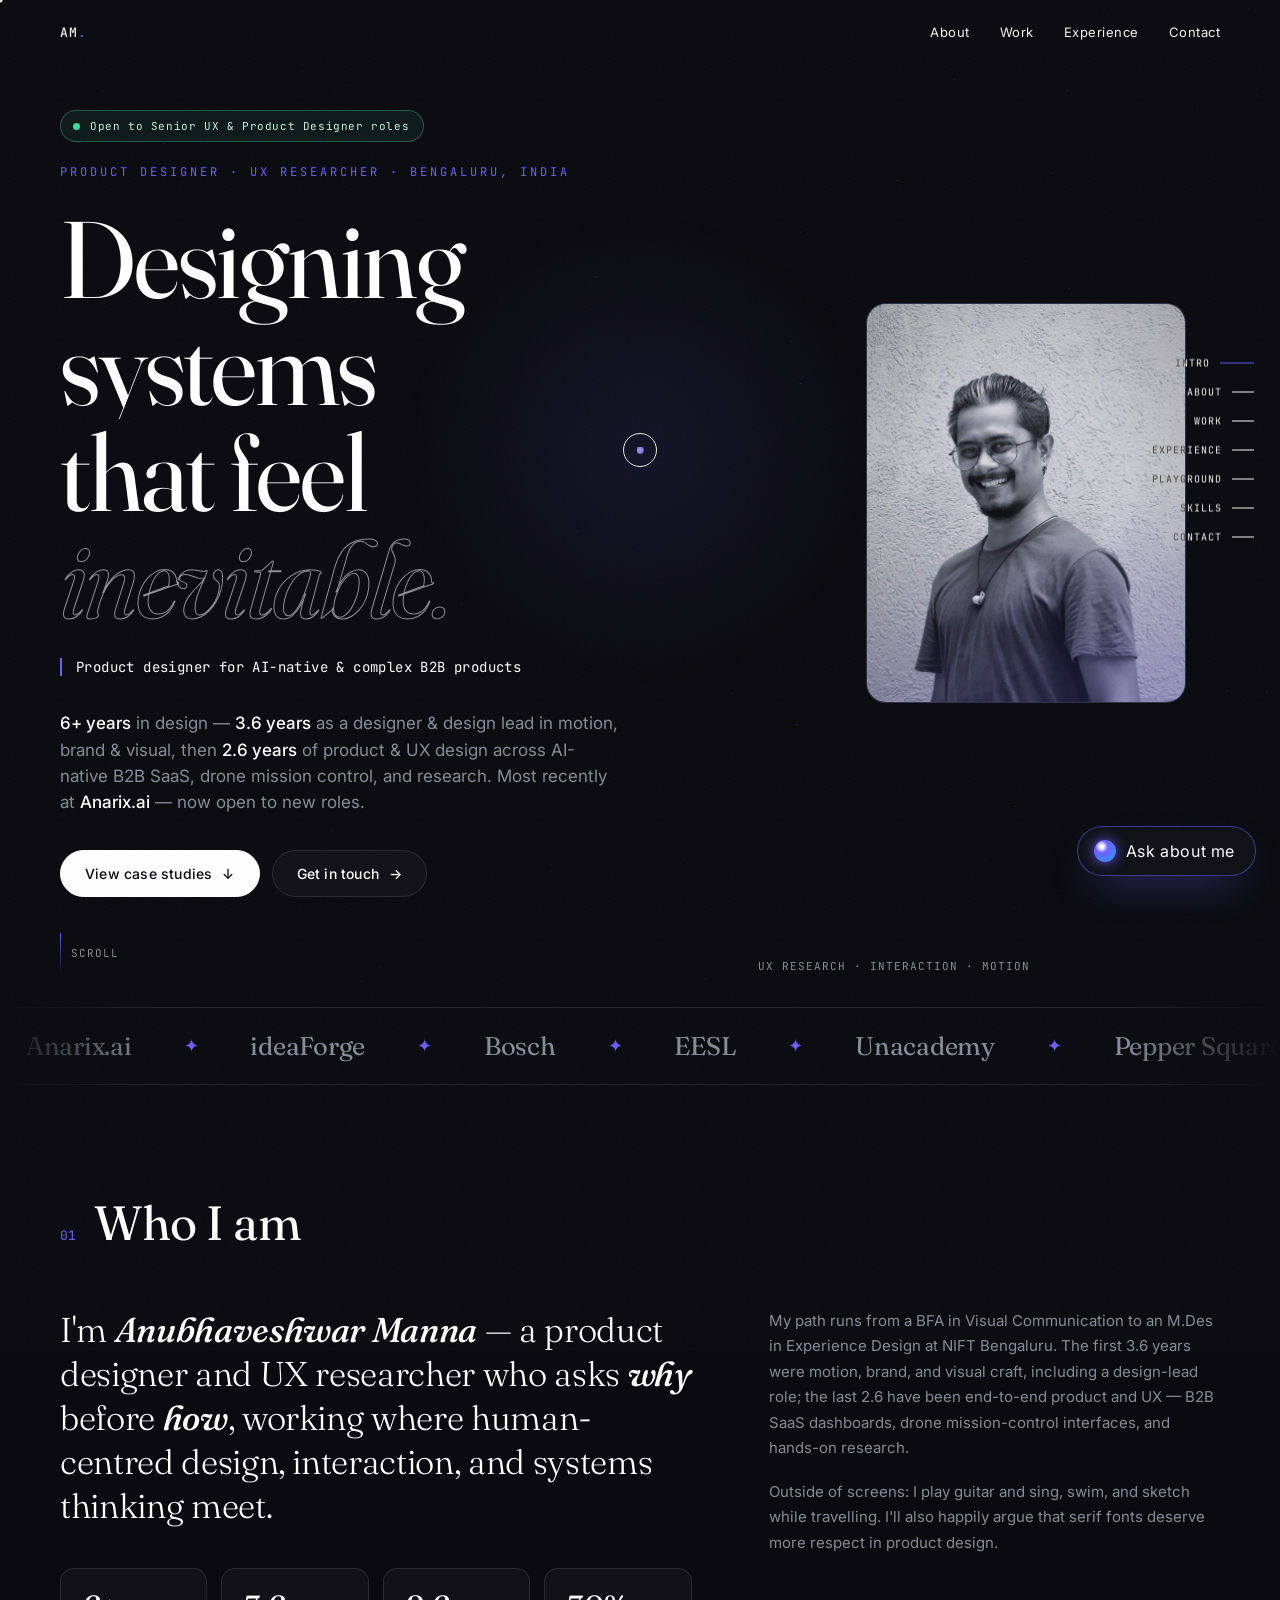
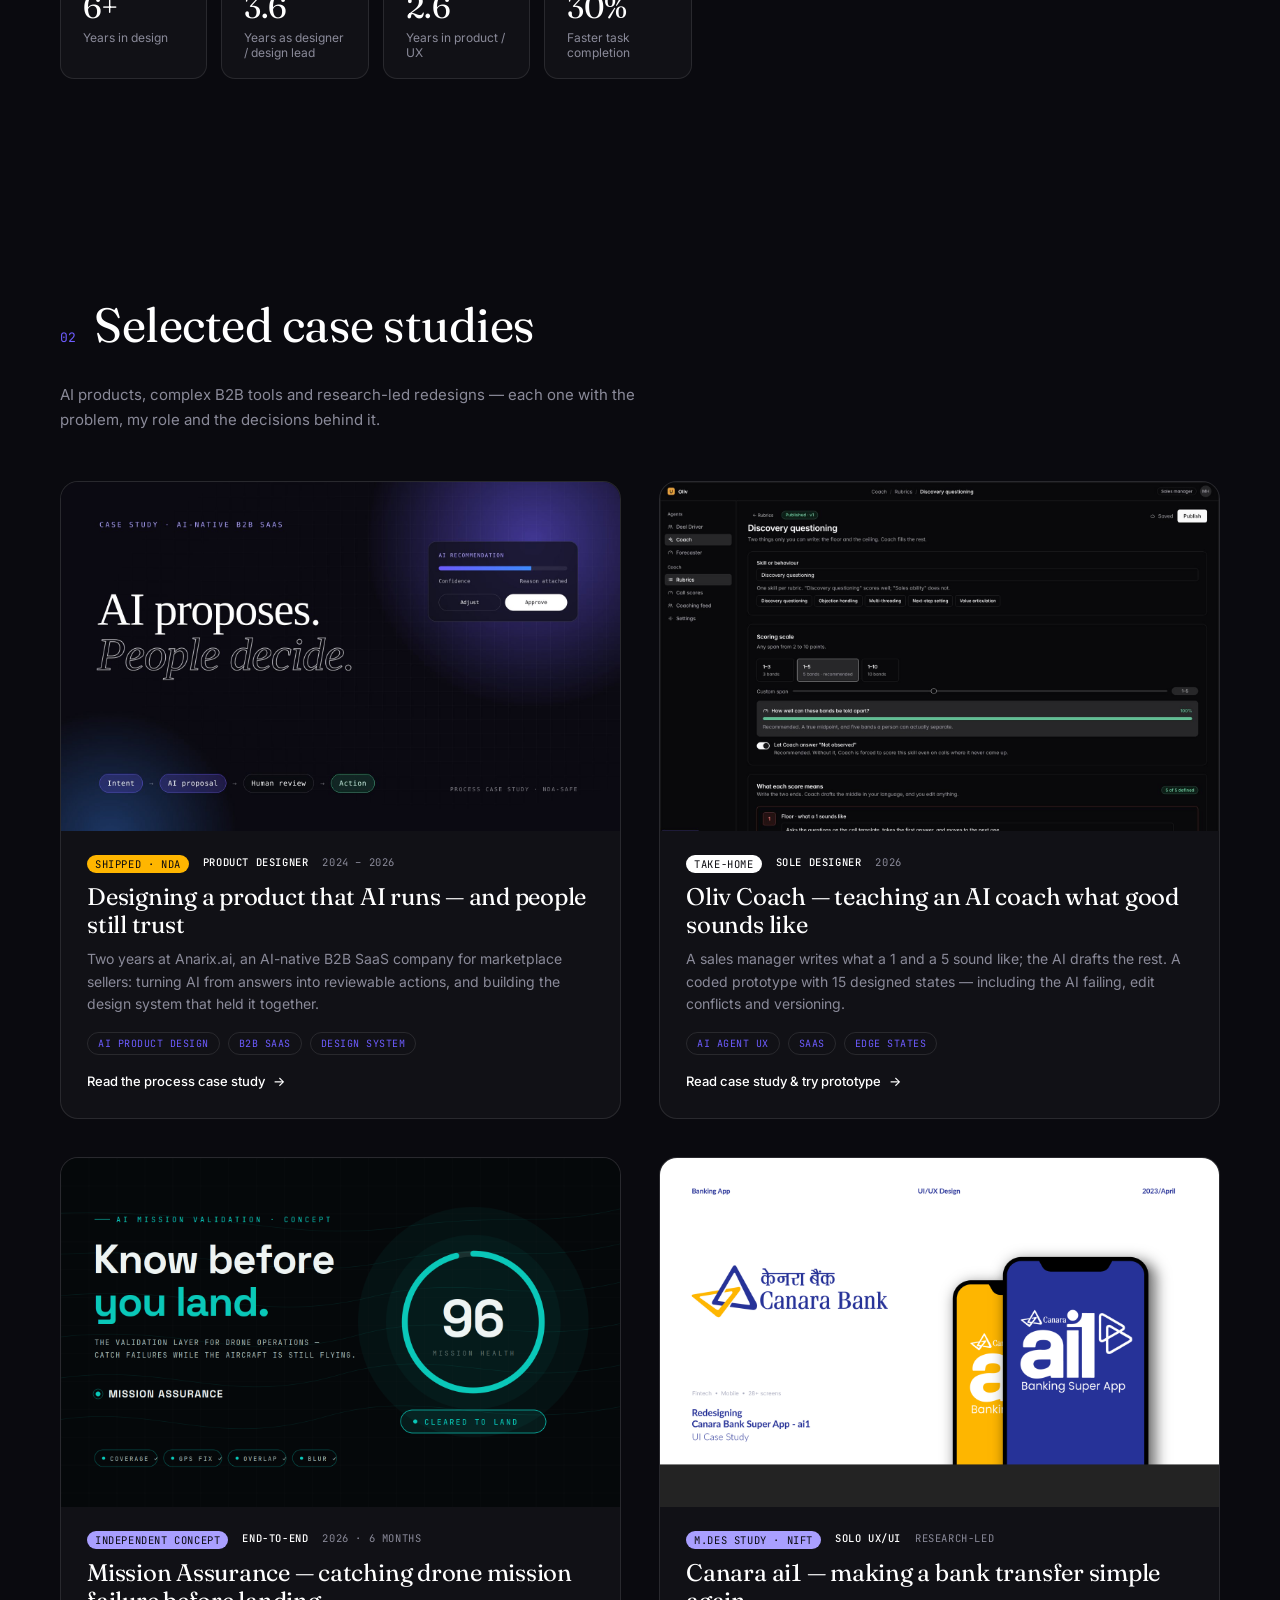
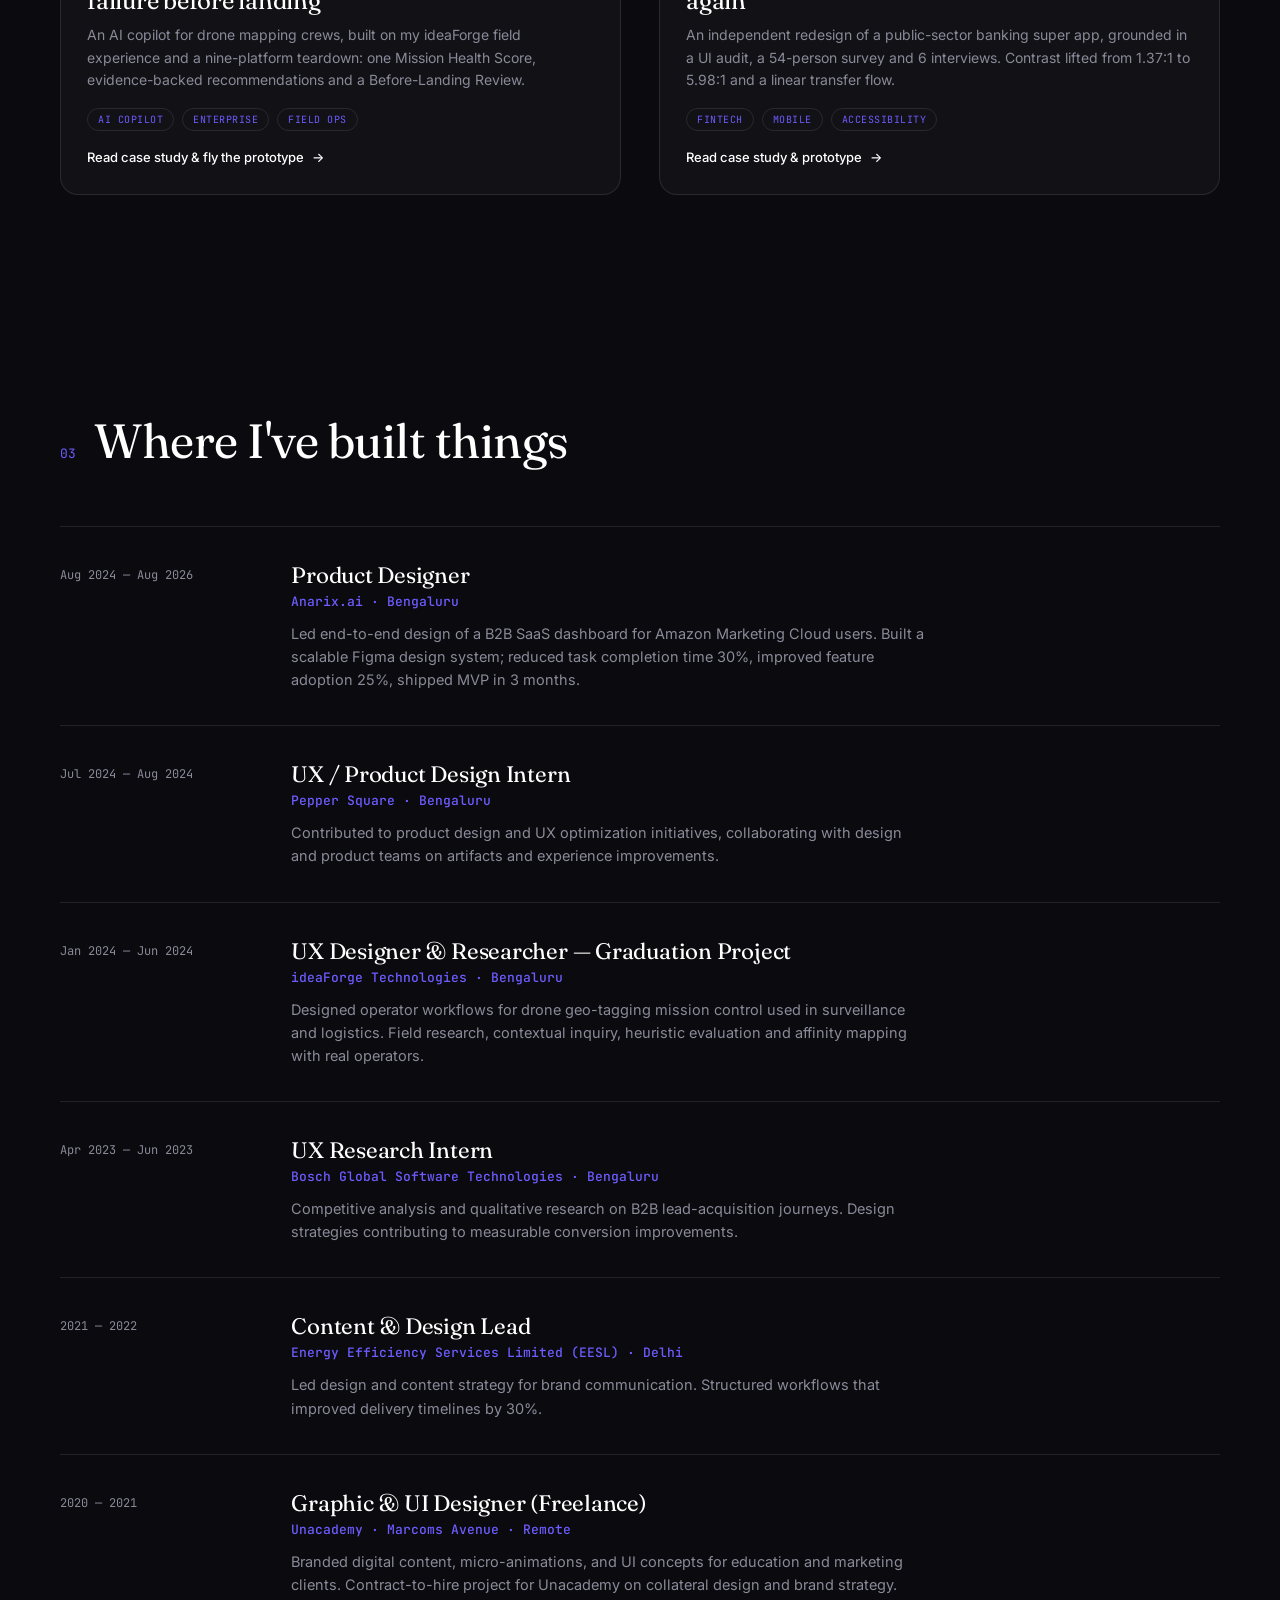
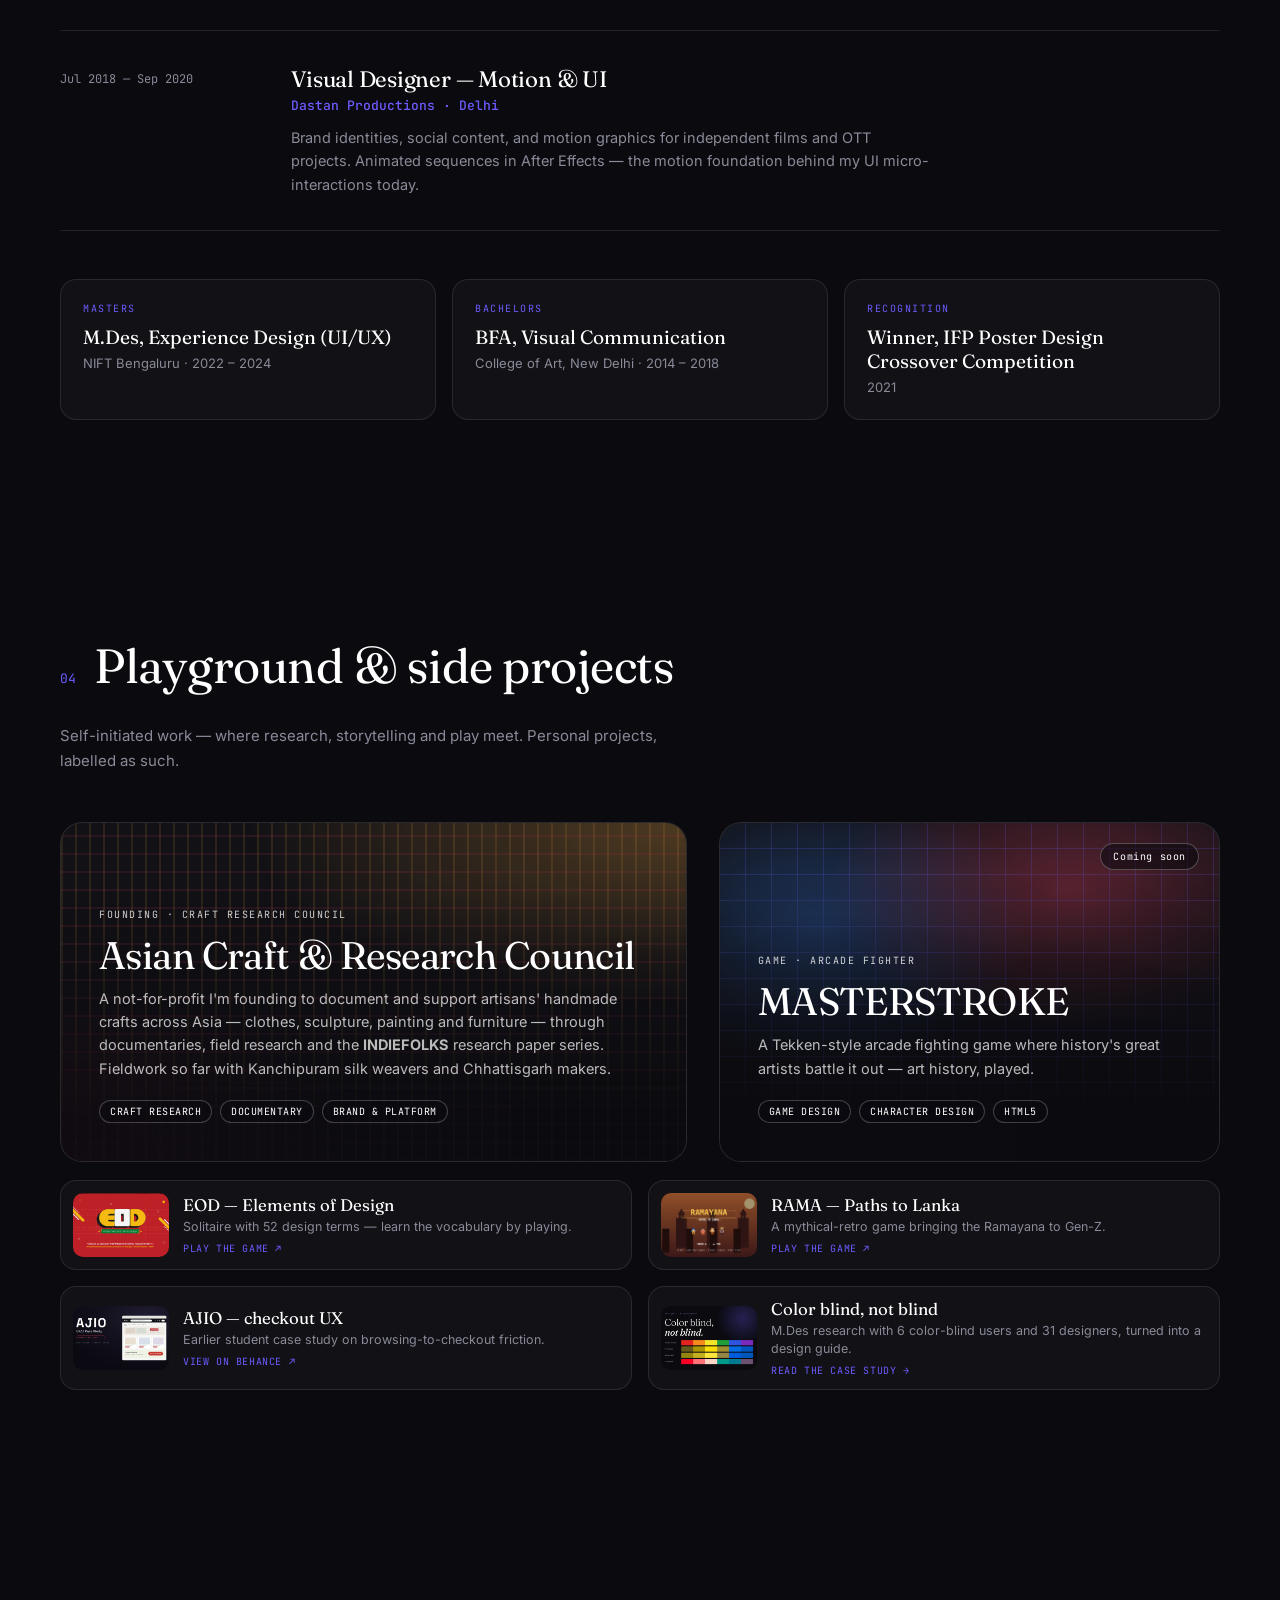
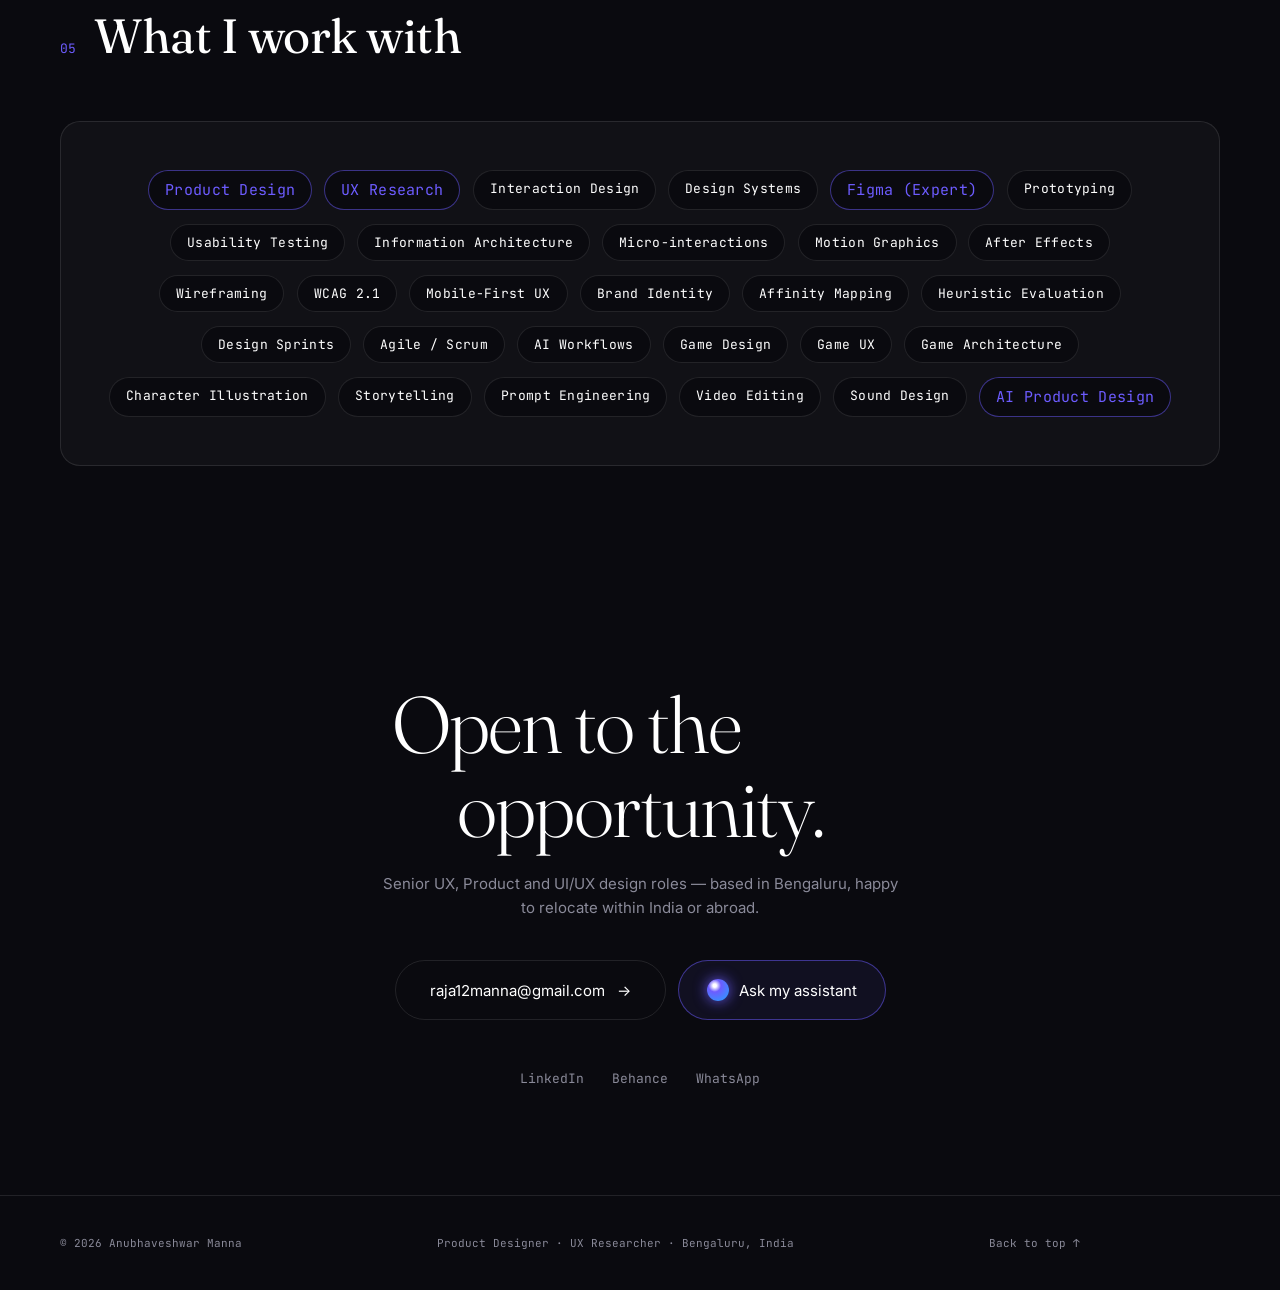
==== commit 661fdea6: "Add color blindness research case study Add the "Color blind, not blind" M.Des case study with a liv" ====
--- a/index.html
+++ b/index.html
@@ -279,7 +279,7 @@
   .proj-meta .lbl.nda{background:#ffb600}
   .proj-meta .lbl.cpt{background:#a99fff}
   /* playground mini cards */
-  .mini{display:grid;grid-template-columns:repeat(3,1fr);gap:16px;margin-top:18px}
+  .mini{display:grid;grid-template-columns:repeat(2,1fr);gap:16px;margin-top:18px}
   @media(max-width:860px){.mini{grid-template-columns:1fr}}
   .mini a{display:grid;grid-template-columns:96px 1fr;gap:14px;align-items:center;padding:12px;border:1px solid var(--line);border-radius:16px;background:var(--card);transition:border-color .35s var(--ease),transform .35s var(--ease)}
   .mini a:hover{border-color:rgba(109,92,255,.5);transform:translateY(-3px)}
@@ -588,6 +588,7 @@
       <a class="reveal" href="https://raja12manna-crypto.github.io/eod/" target="_blank" rel="noopener"><img loading="lazy" decoding="async" src="eod-cover.png" alt="EOD card game cover"><div><b>EOD — Elements of Design</b><span>Solitaire with 52 design terms — learn the vocabulary by playing.</span><small>Play the game ↗</small></div></a>
       <a class="reveal" data-d="1" href="https://raja12manna-crypto.github.io/gamerama/" target="_blank" rel="noopener"><img loading="lazy" decoding="async" src="rama-cover.png" alt="RAMA game cover"><div><b>RAMA — Paths to Lanka</b><span>A mythical-retro game bringing the Ramayana to Gen-Z.</span><small>Play the game ↗</small></div></a>
       <a class="reveal" data-d="2" href="https://www.behance.net/gallery/204624973/Website-Redesign-UI-UX-Case-Study-AJIO" target="_blank" rel="noopener"><img loading="lazy" decoding="async" src="ajio-cover.png" alt="AJIO checkout case study cover"><div><b>AJIO — checkout UX</b><span>Earlier student case study on browsing-to-checkout friction.</span><small>View on Behance ↗</small></div></a>
+      <a class="reveal" data-d="1" href="work/colorblind.html"><img loading="lazy" decoding="async" src="work/colorblind-cover.jpg" alt="Color blind, not blind case study cover"><div><b>Color blind, not blind</b><span>M.Des research with 6 color-blind users and 31 designers, turned into a design guide.</span><small>Read the case study →</small></div></a>
     </div>
   </div>
 </section>
@@ -967,7 +968,7 @@
  <li>${L('work/oliv.html','<b>Oliv Coach</b>')} — AI rubric builder take-home with 15 designed states</li>
  <li>${L('https://raja12manna-crypto.github.io/missionassurance/case-study.html','<b>Mission Assurance</b>')} — AI copilot for drone missions (concept + prototype)</li>
  <li>${L('https://raja12manna-crypto.github.io/canarabank/case-study.html','<b>Canara ai1</b>')} — research-led banking app redesign (M.Des)</li>
- </ul>Playground: ${L('https://raja12manna-crypto.github.io/eod/','EOD')}, ${L('https://raja12manna-crypto.github.io/gamerama/','RAMA')} and ${L('https://www.behance.net/gallery/204624973/Website-Redesign-UI-UX-Case-Study-AJIO','AJIO')}.`,
+ </ul>Playground: ${L('https://raja12manna-crypto.github.io/eod/','EOD')}, ${L('https://raja12manna-crypto.github.io/gamerama/','RAMA')}, ${L('https://www.behance.net/gallery/204624973/Website-Redesign-UI-UX-Case-Study-AJIO','AJIO')} and research: ${L('work/colorblind.html','Color blind, not blind')}.`,
  next:['anarix','oliv','missionassurance']},
 
 {id:'missionassurance',
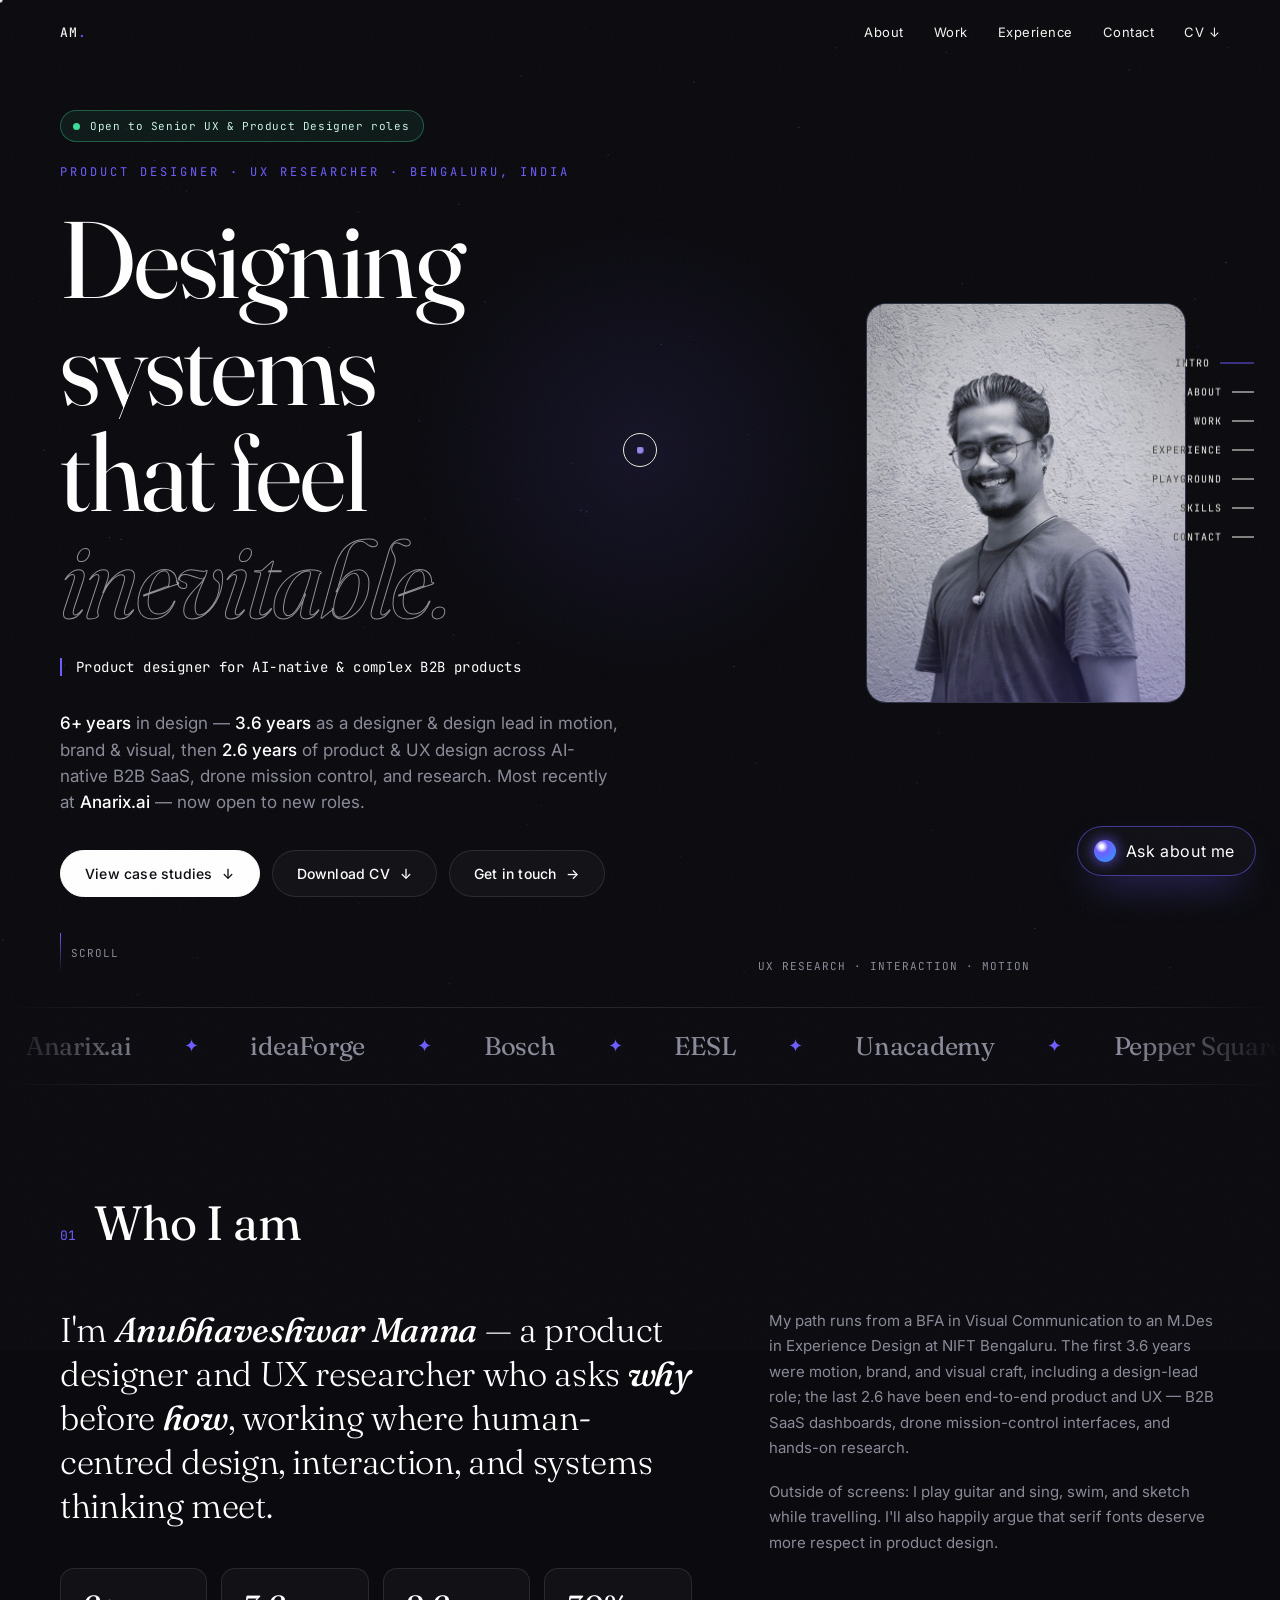
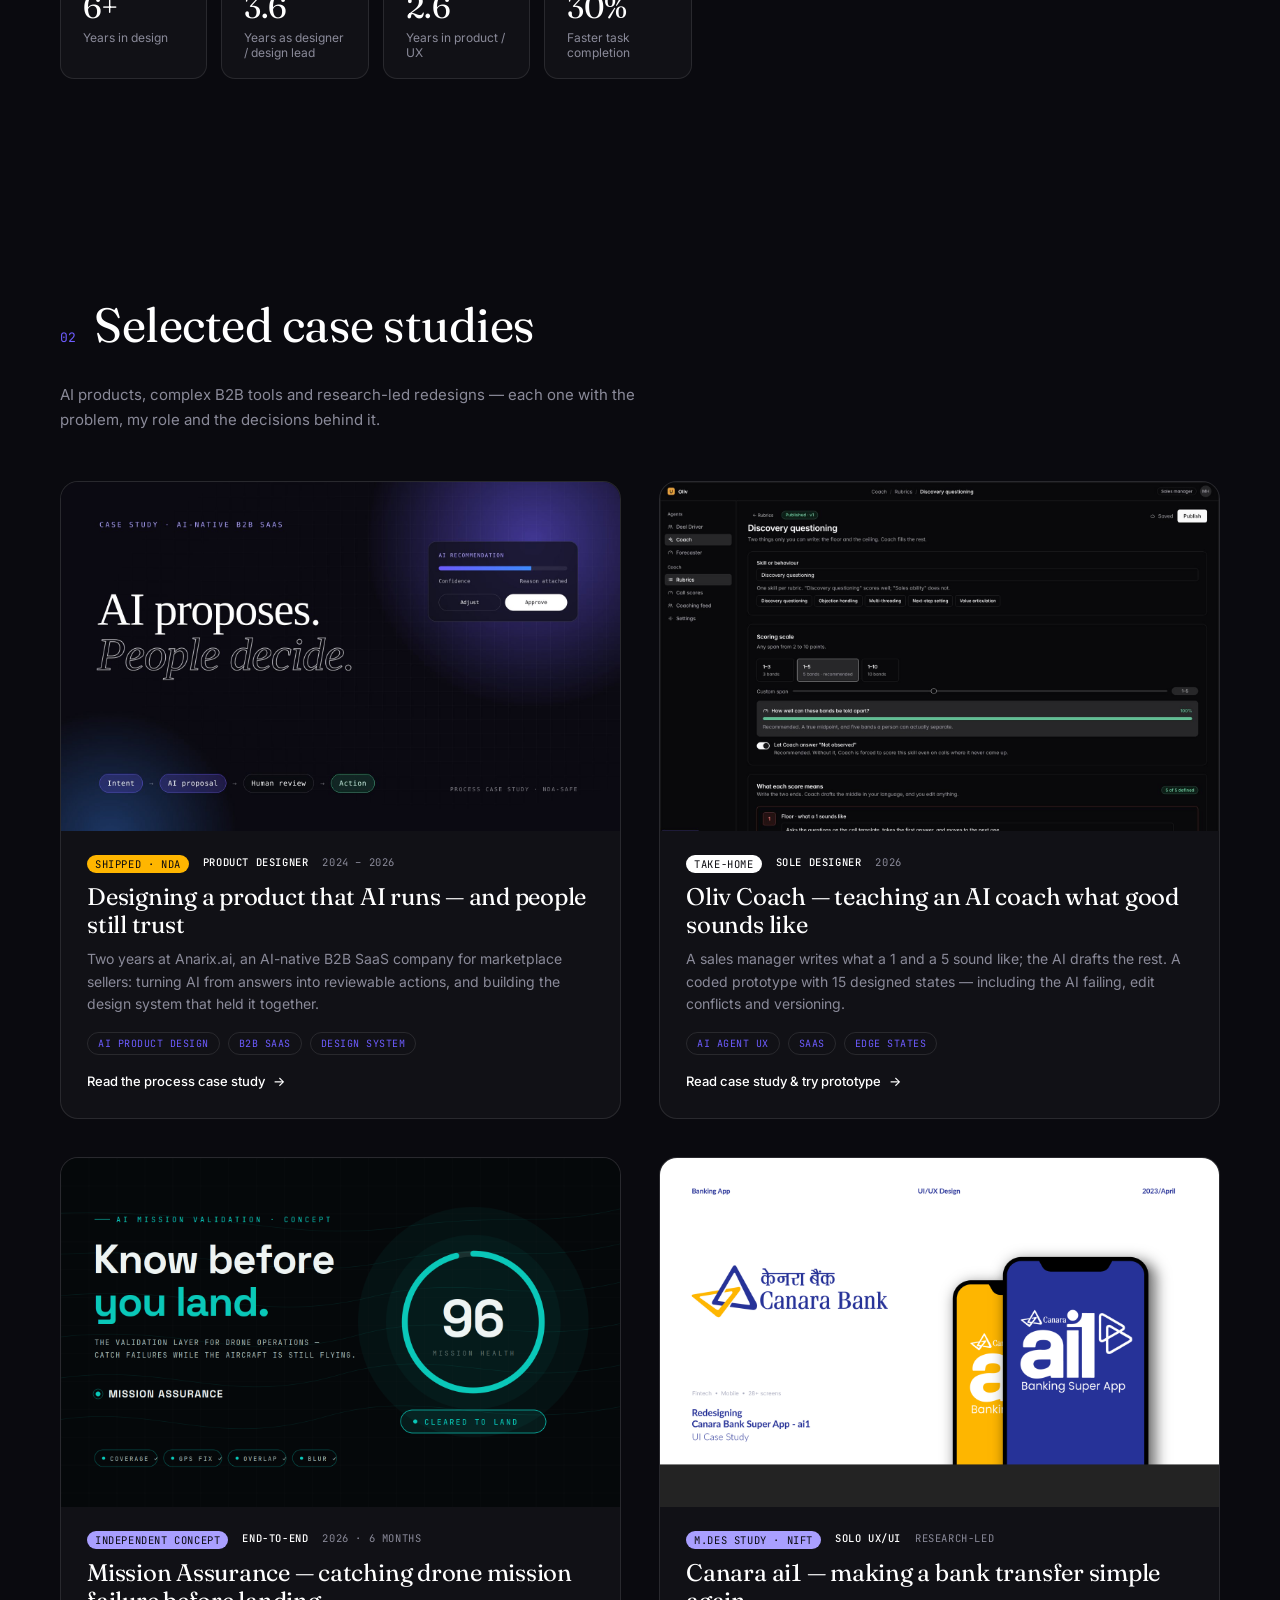
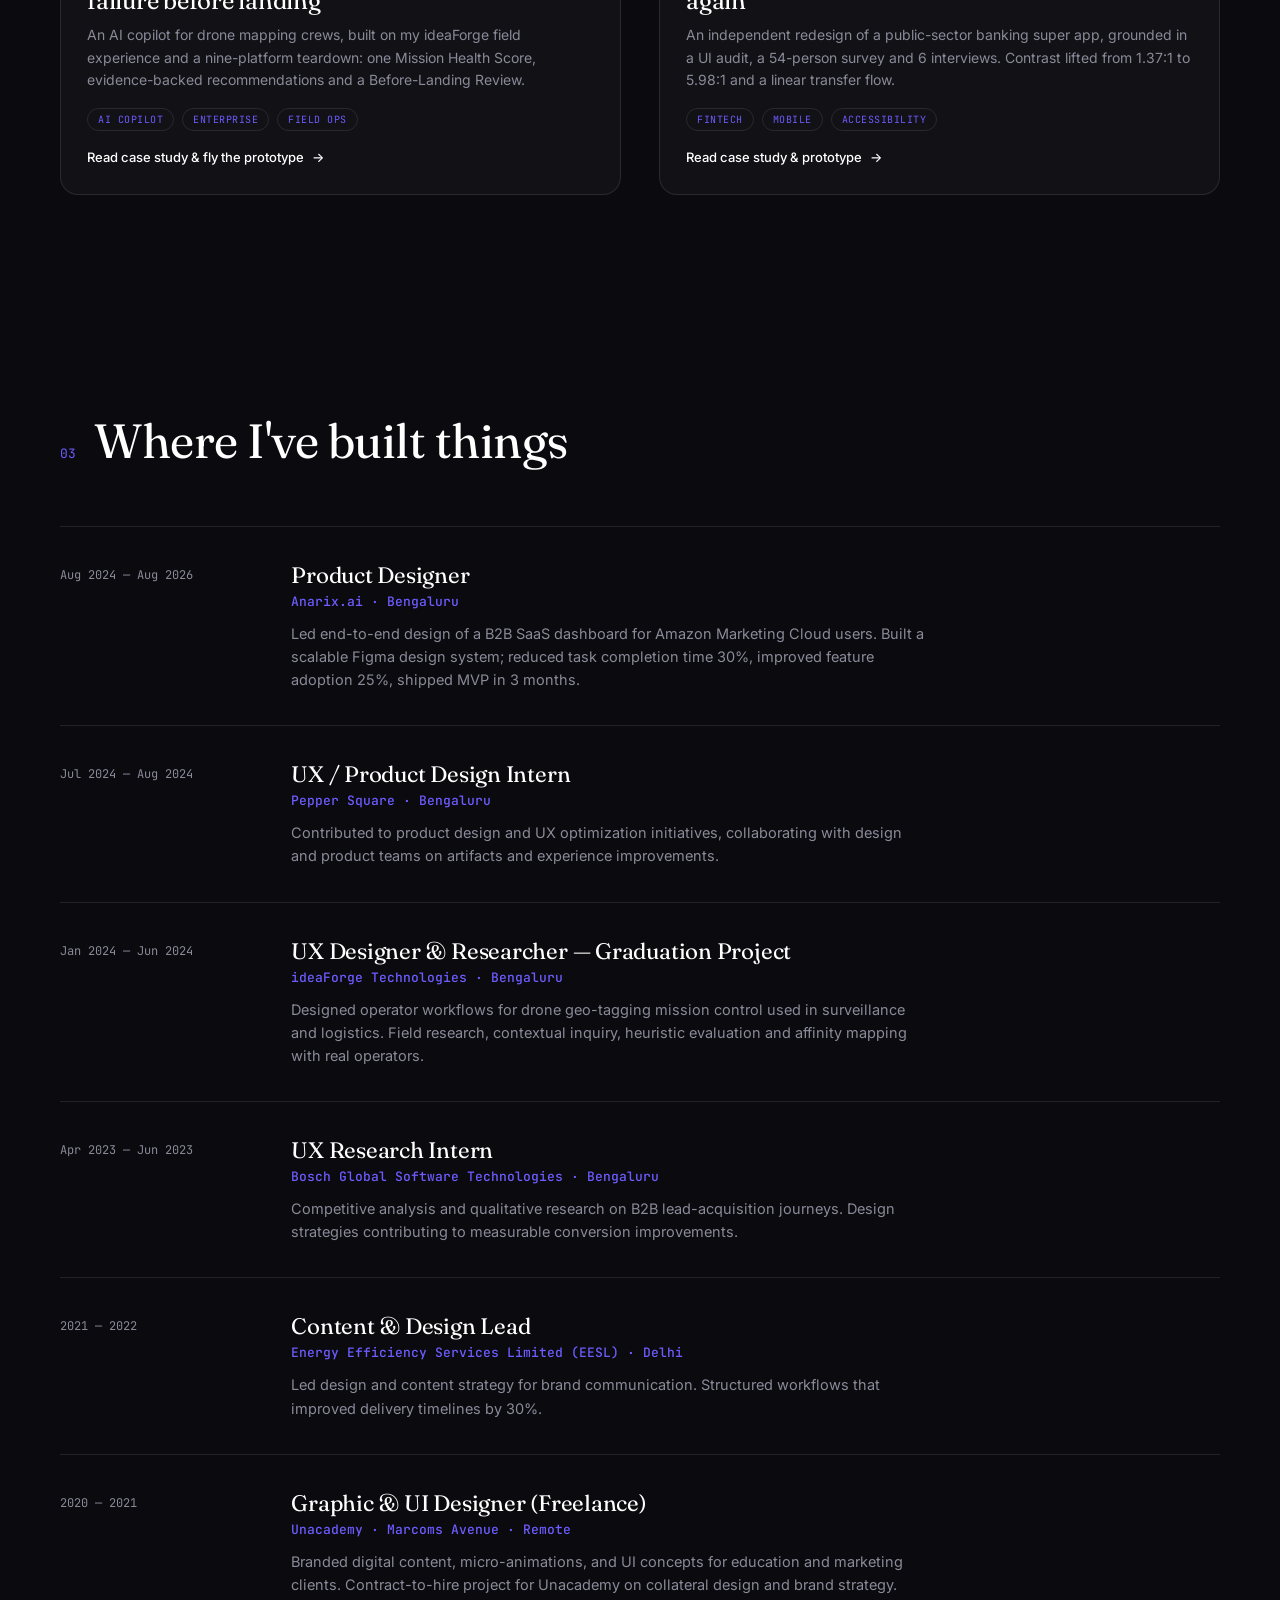
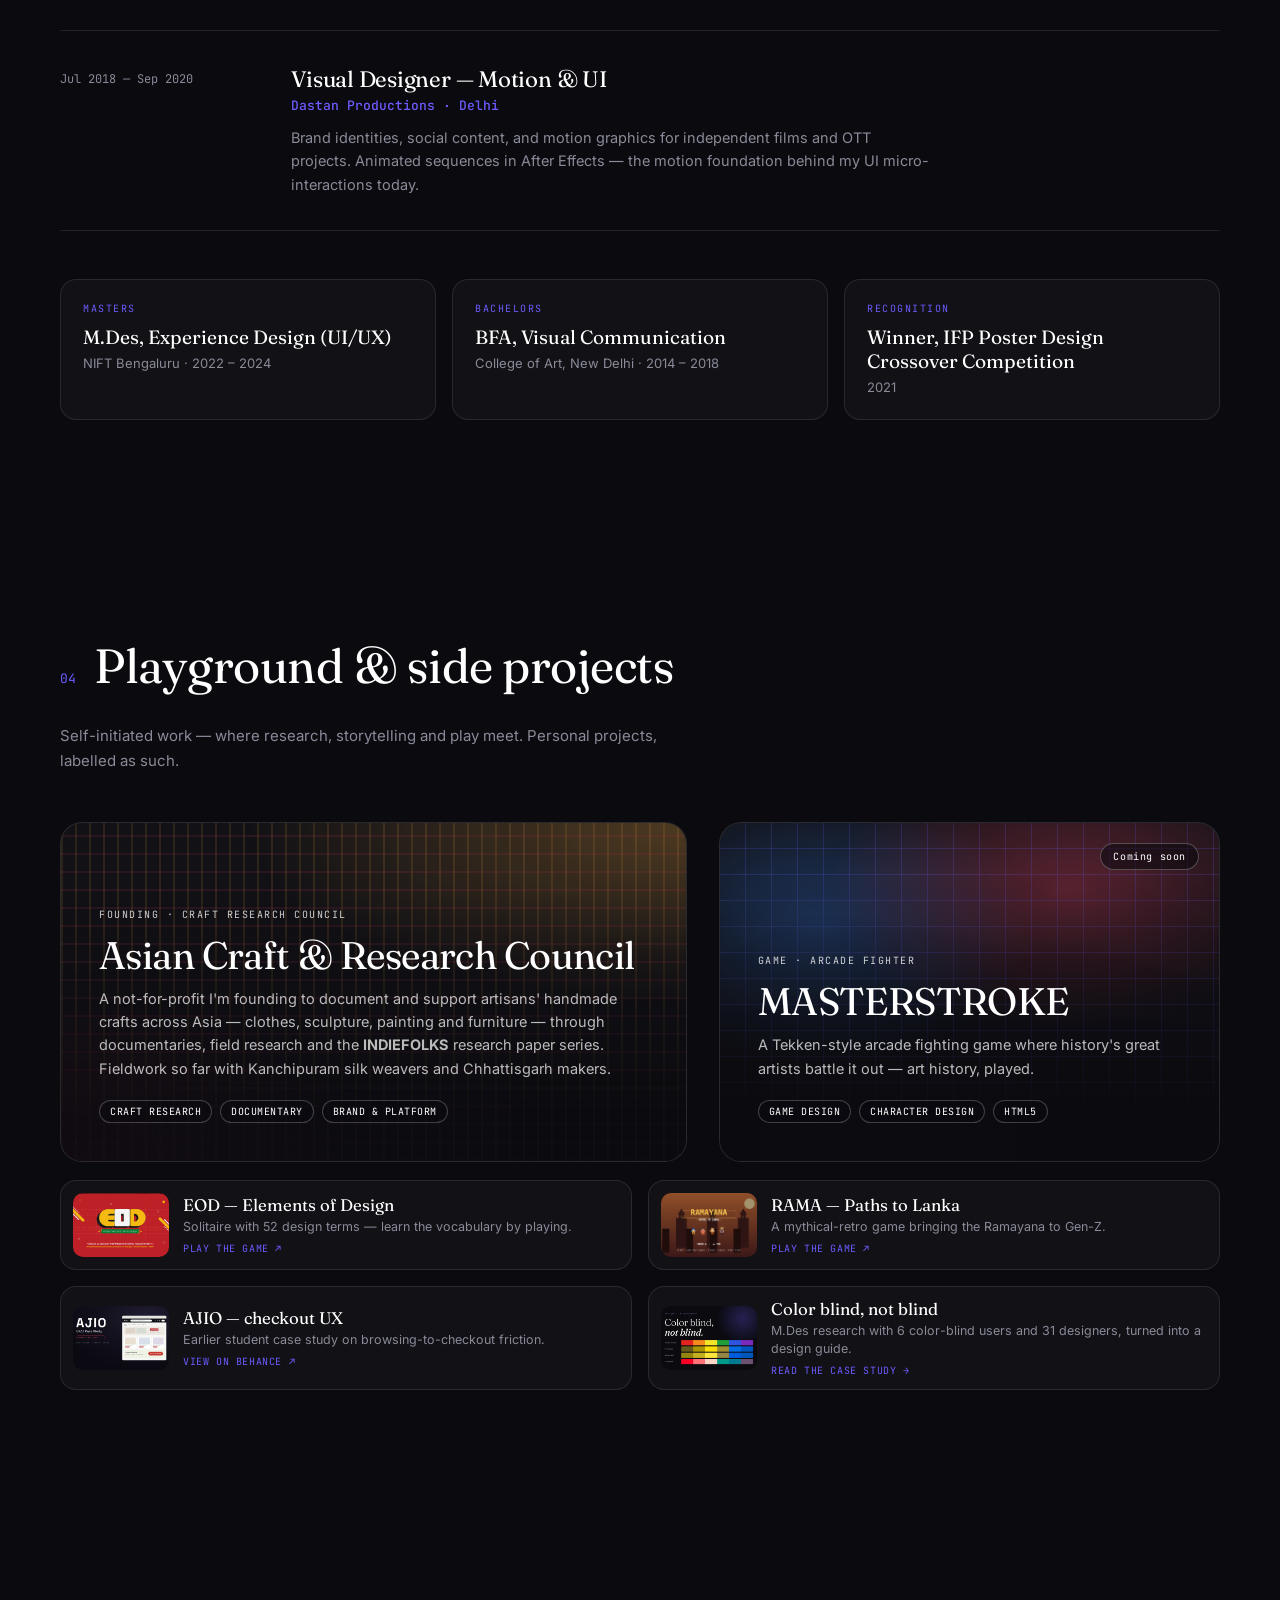
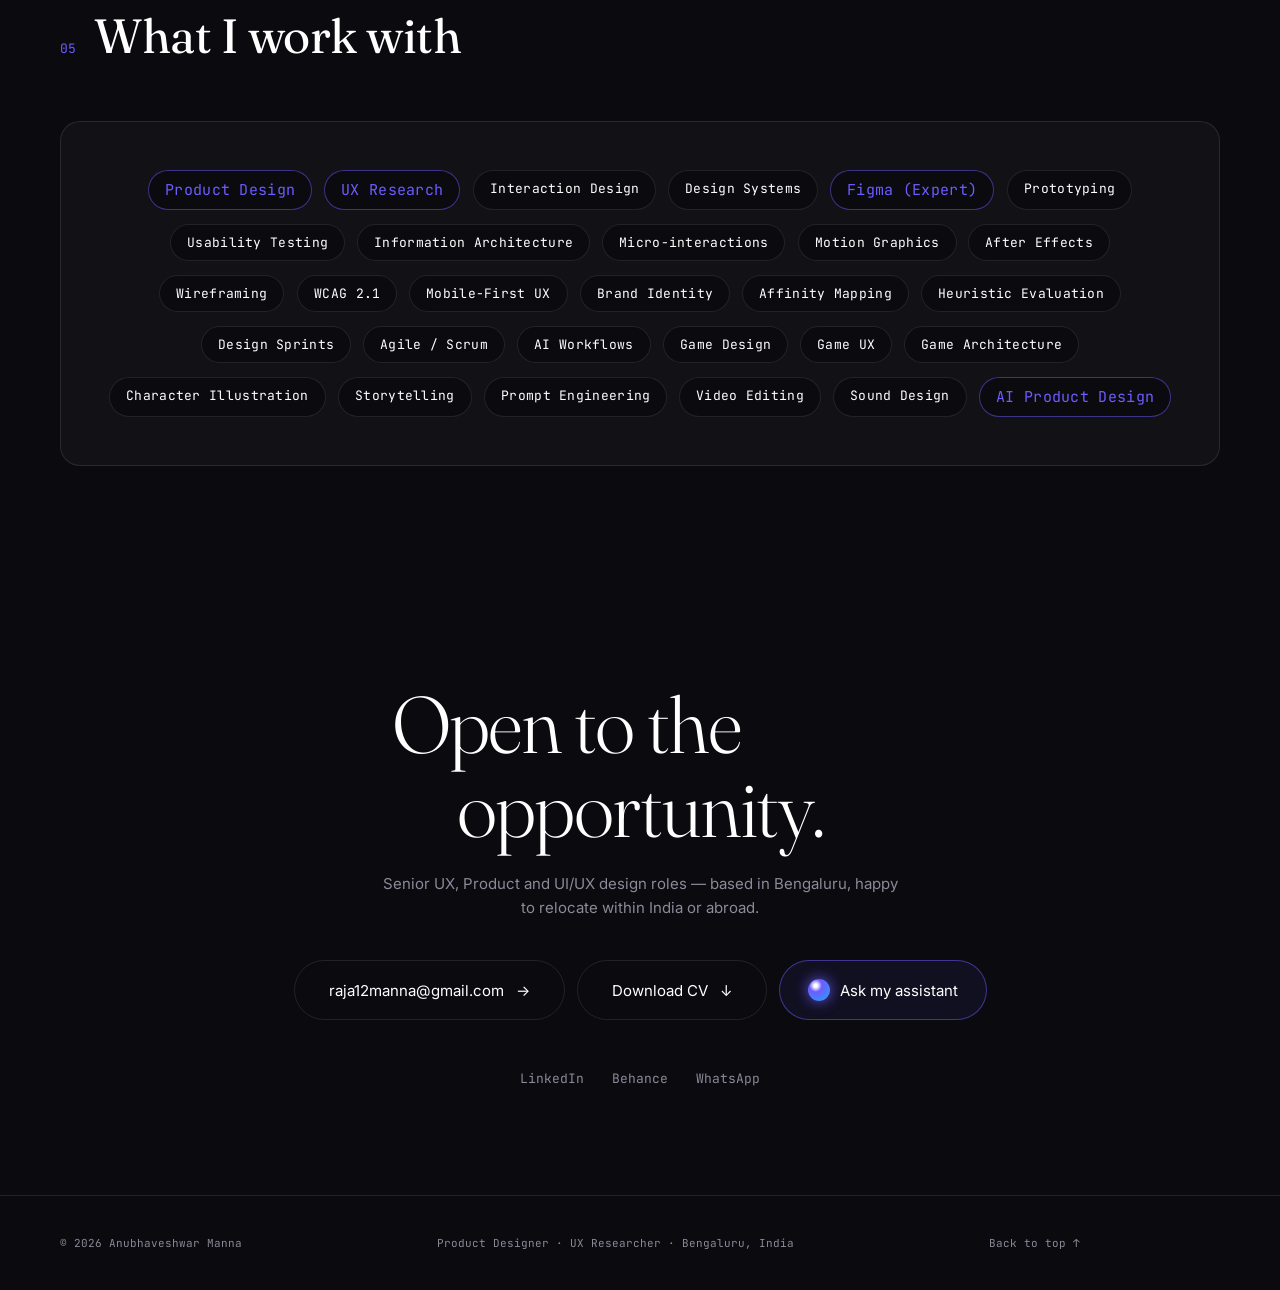
==== commit 633954fd: "Add downloadable CV and hidden testimonials section Co-Authored-By: Claude Opus 5.5 <noreply@anthrop" ====
--- a/index.html
+++ b/index.html
@@ -287,6 +287,13 @@
   .mini b{display:block;font-family:var(--serif);font-weight:400;font-size:1.05rem;color:var(--fg);line-height:1.2}
   .mini span{display:block;font-size:12.5px;color:var(--mute);margin-top:3px;line-height:1.45}
   .mini small{display:block;font-family:var(--mono);font-size:10px;letter-spacing:.6px;text-transform:uppercase;color:var(--accent);margin-top:6px}
+
+  /* testimonials */
+  .quotes{display:grid;grid-template-columns:repeat(auto-fit,minmax(280px,1fr));gap:18px}
+  .quote{border:1px solid var(--line);border-radius:18px;padding:28px 26px;background:var(--card)}
+  .quote p{font-family:var(--serif);font-size:1.25rem;line-height:1.4;letter-spacing:-.01em;color:var(--fg)}
+  .quote p::before{content:'“';color:var(--accent);margin-right:2px}.quote p::after{content:'”';color:var(--accent)}
+  .quote .who{margin-top:18px;font-size:13px;color:var(--mute)}.quote .who b{display:block;color:var(--fg);font-weight:500;font-size:14px}
 
   /* contact extras */
   .contact-sub{margin:22px auto 0;max-width:520px;font-size:15px;line-height:1.6;color:var(--mute)}
@@ -404,6 +411,7 @@
     <a href="#work" data-hover>Work</a>
     <a href="#experience" data-hover>Experience</a>
     <a href="#contact" data-hover>Contact</a>
+    <a href="Anubhaveshwar_Manna_CV.pdf" target="_blank" rel="noopener" data-hover>CV ↓</a>
   </div>
 </nav>
 
@@ -423,6 +431,7 @@
       </p>
       <div class="hero-cta">
         <a href="#work" class="btn btn-primary" data-hover>View case studies <span class="arw">↓</span></a>
+        <a href="Anubhaveshwar_Manna_CV.pdf" class="btn btn-ghost" download data-hover>Download CV <span class="arw">↓</span></a>
         <a href="#contact" class="btn btn-ghost" data-hover>Get in touch <span class="arw">→</span></a>
       </div>
     </div>
@@ -630,12 +639,24 @@
   </div>
 </section>
 
+<!-- ===== KIND WORDS (testimonials) =====
+     Hidden until you add quotes. To show it: add entries to AM_TESTIMONIALS in the script near the bottom of this file, e.g.
+     {quote:"Anubhav turned our messiest workflow into something sellers loved.", name:"Full Name", role:"Product Manager, Company"}
+-->
+<section class="section" id="kind-words" data-theme="light" hidden>
+  <div class="wrap">
+    <div class="sec-head reveal"><span class="sec-num">06</span><h2 class="sec-title">Kind words</h2></div>
+    <div class="quotes" id="quotes"></div>
+  </div>
+</section>
+
 <section class="section contact" id="contact" data-theme="light">
   <div class="wrap">
     <p class="contact-head reveal">Open to the <em>right</em> opportunity.</p>
     <p class="contact-sub reveal" data-d="1">Senior UX, Product and UI/UX design roles — based in Bengaluru, happy to relocate within India or abroad.</p>
     <div class="contact-actions reveal" data-d="1">
       <a href="mailto:raja12manna@gmail.com" class="mail-btn" data-hover>raja12manna@gmail.com <span>→</span></a>
+      <a href="Anubhaveshwar_Manna_CV.pdf" class="mail-btn" download data-hover>Download CV <span>↓</span></a>
       <button type="button" class="ask-btn" id="askFromContact" data-hover><span class="am-orb" aria-hidden="true"></span>Ask my assistant</button>
     </div>
     <div class="socials reveal" data-d="2">
@@ -676,6 +697,15 @@
 </div>
 
 <script>
+/* Testimonials — add quotes here to show the "Kind words" section (leave empty to keep it hidden). */
+const AM_TESTIMONIALS=[
+  // {quote:"…", name:"Full Name", role:"Role, Company"},
+];
+(function(){if(!AM_TESTIMONIALS.length)return;const sec=document.getElementById('kind-words'),box=document.getElementById('quotes');
+  AM_TESTIMONIALS.forEach(t=>{const d=document.createElement('figure');d.className='quote reveal';
+    const p=document.createElement('p');p.textContent=t.quote;const w=document.createElement('figcaption');w.className='who';
+    const b=document.createElement('b');b.textContent=t.name;w.appendChild(b);w.appendChild(document.createTextNode(t.role||''));
+    d.appendChild(p);d.appendChild(w);box.appendChild(d);});sec.hidden=false;})();
 const reduce=matchMedia('(prefers-reduced-motion:reduce)').matches;
 const hoverable=matchMedia('(hover:hover)').matches;
 
@@ -1096,7 +1126,7 @@
 {id:'resume',
  k:['resume','cv','curriculum vitae','biodata','download','pdf'],
  q:['can i get his resume','where is his cv','download cv'],
- a:`He shares his latest CV on request — ${MAIL('CV request','email him')} or message him on ${L(AM_LINKS.linkedin,'LinkedIn')} and he'll send it over.`,
+ a:`You can ${L('Anubhaveshwar_Manna_CV.pdf','<b>download his CV (PDF)</b>')} right here. For anything else, ${MAIL('Hello Anubhav','email him')}.`,
  next:['contact','experience']},
 
 {id:'freelance',
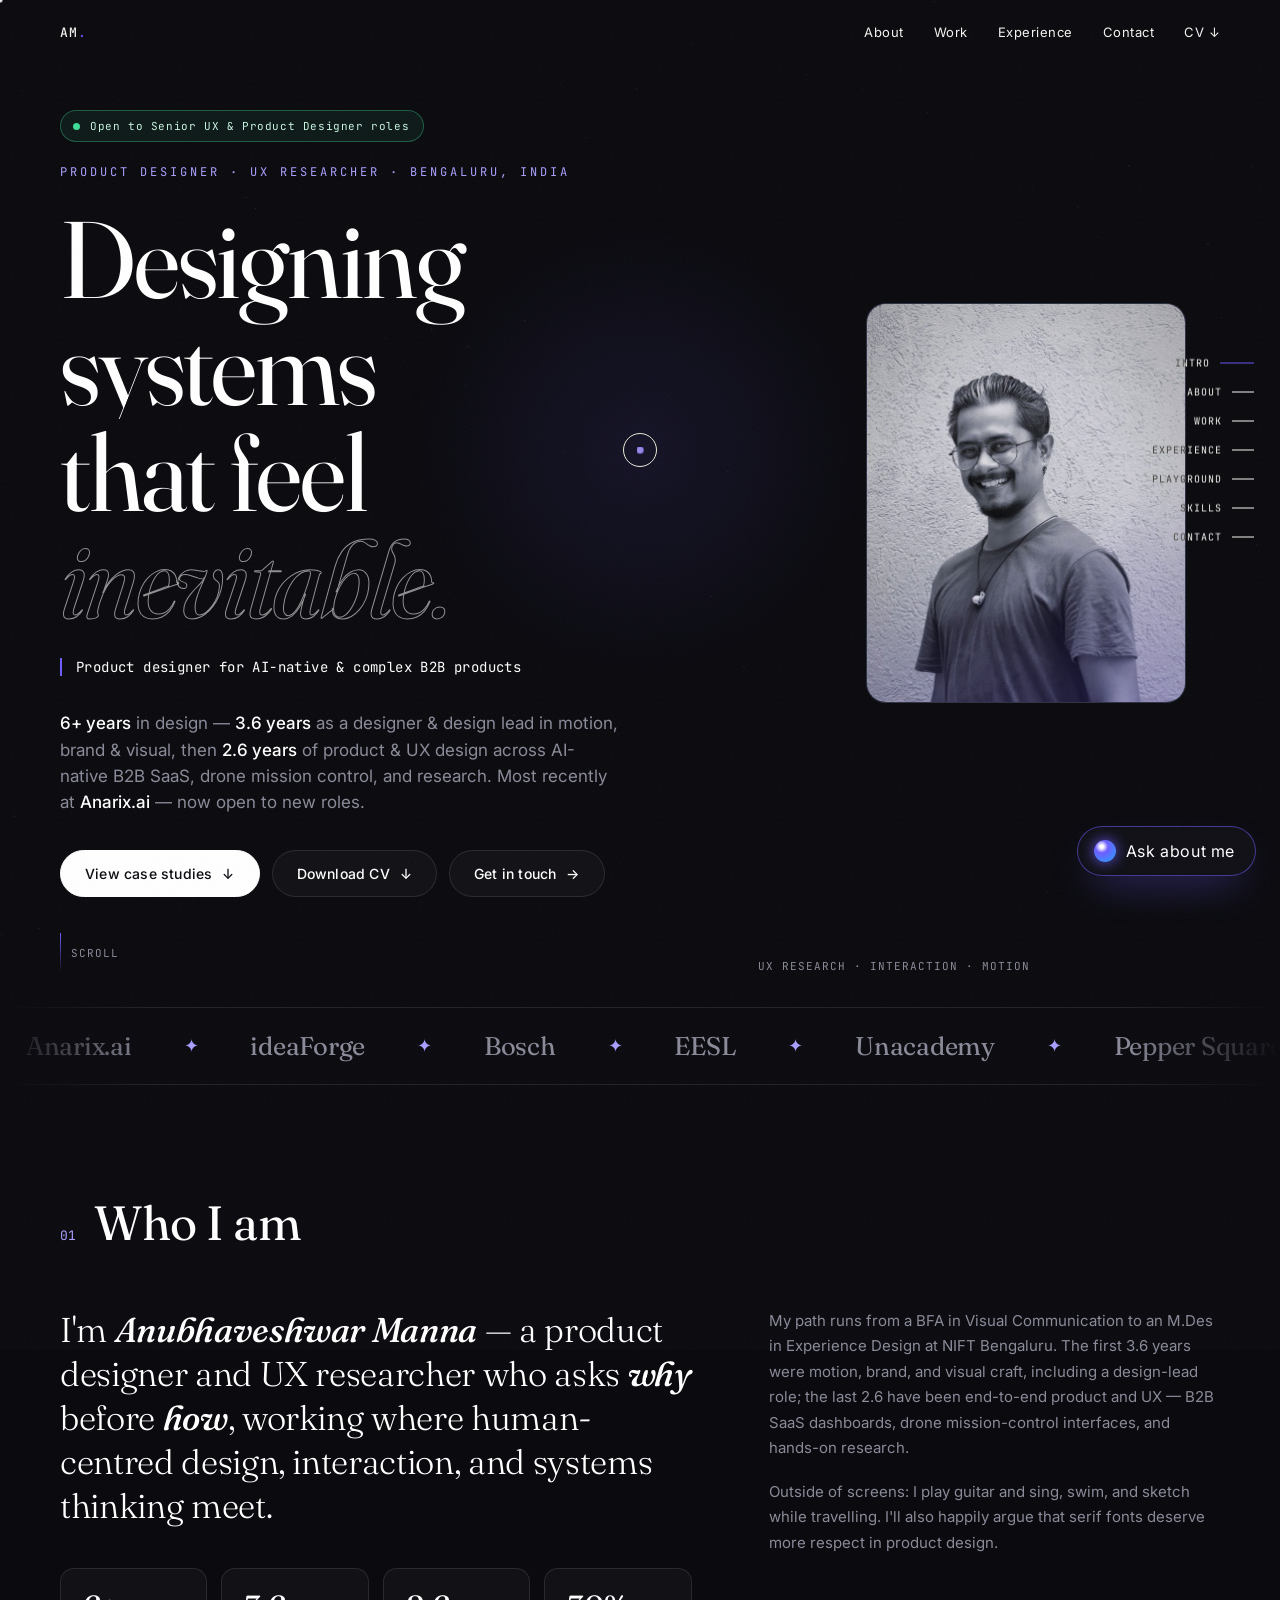
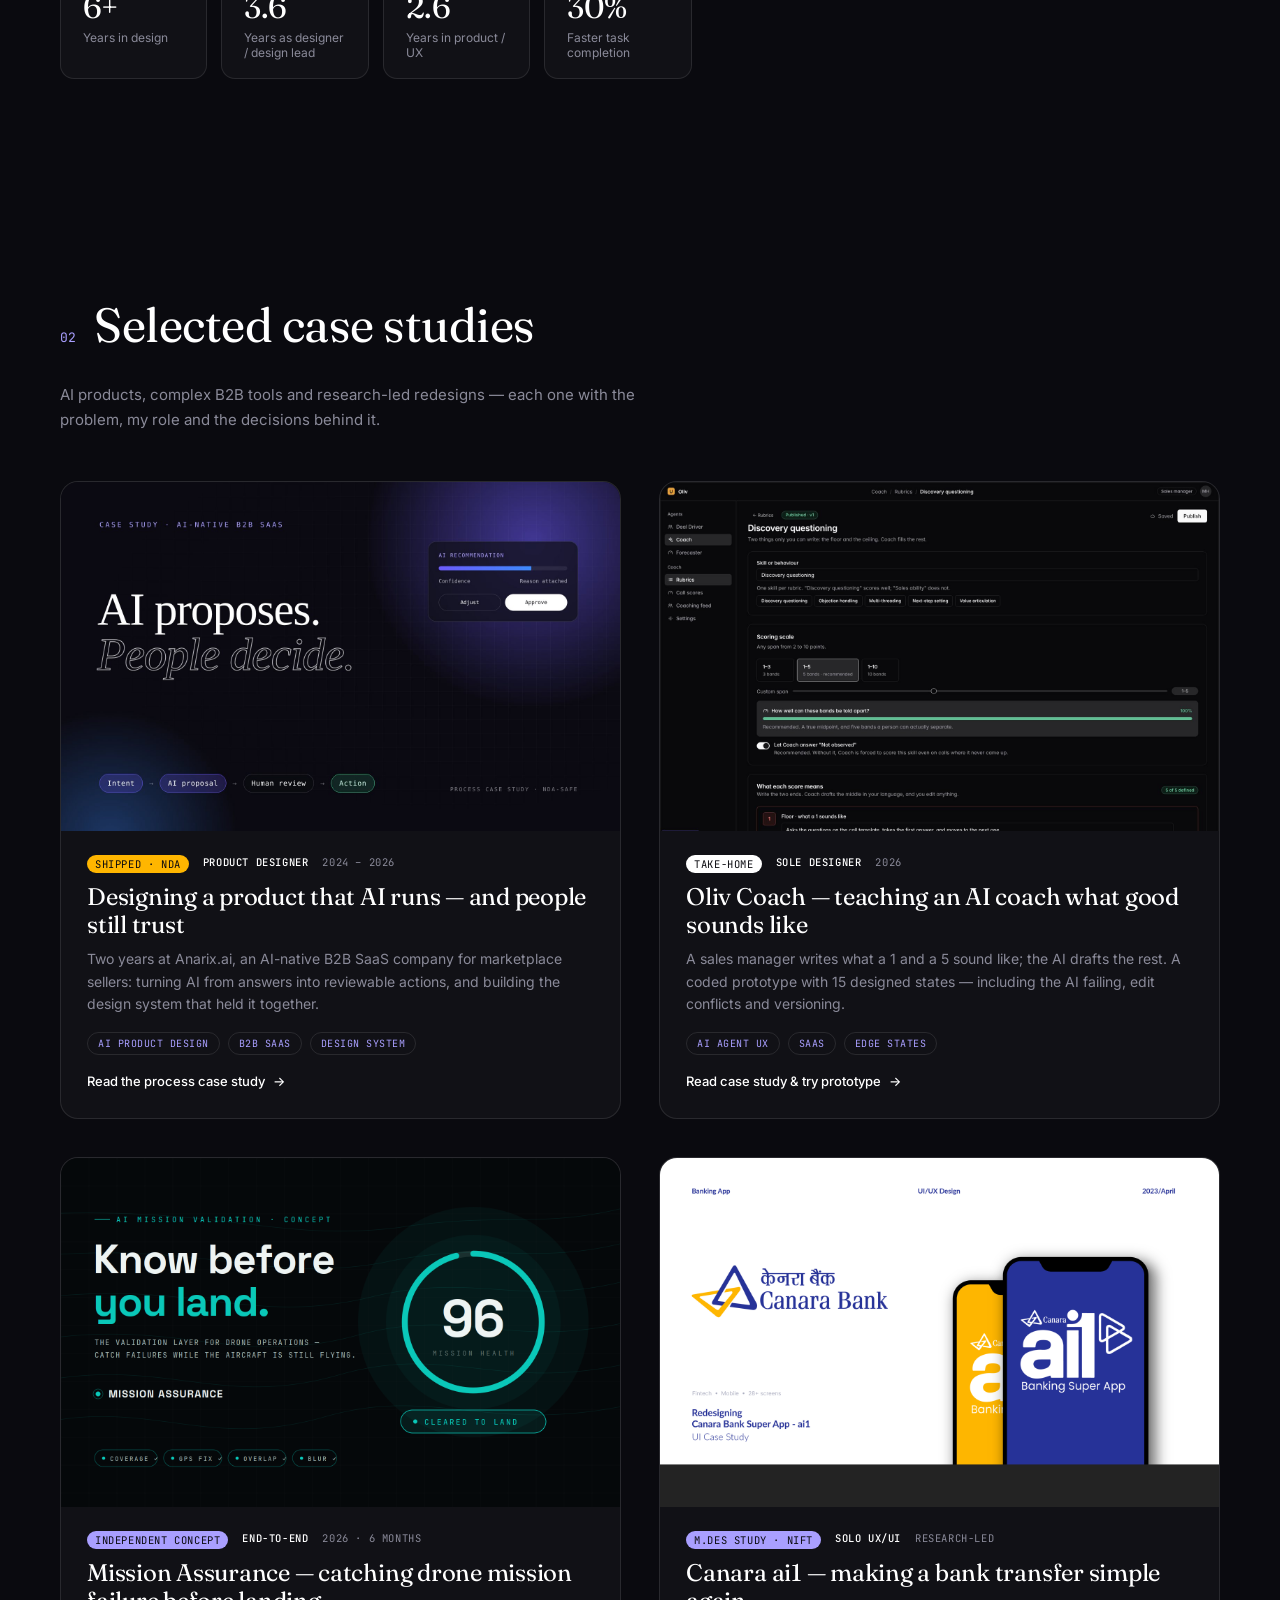
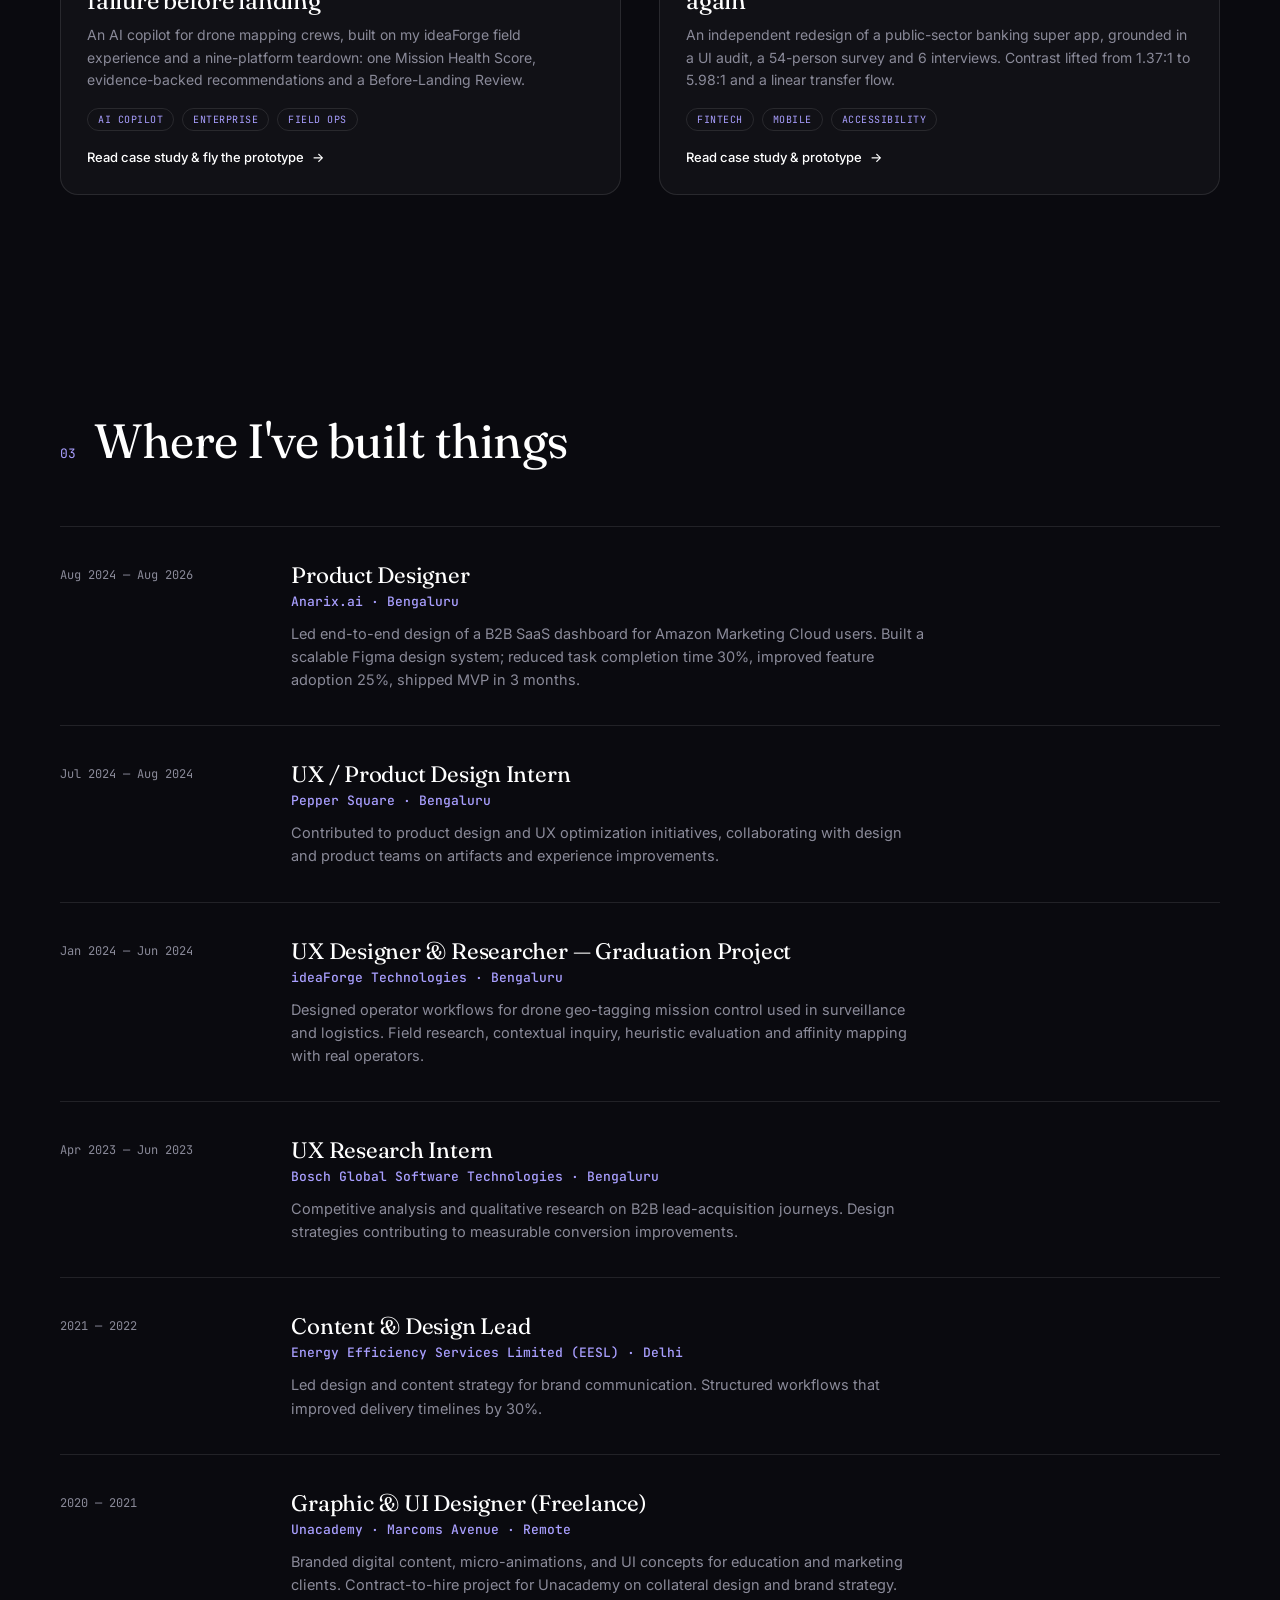
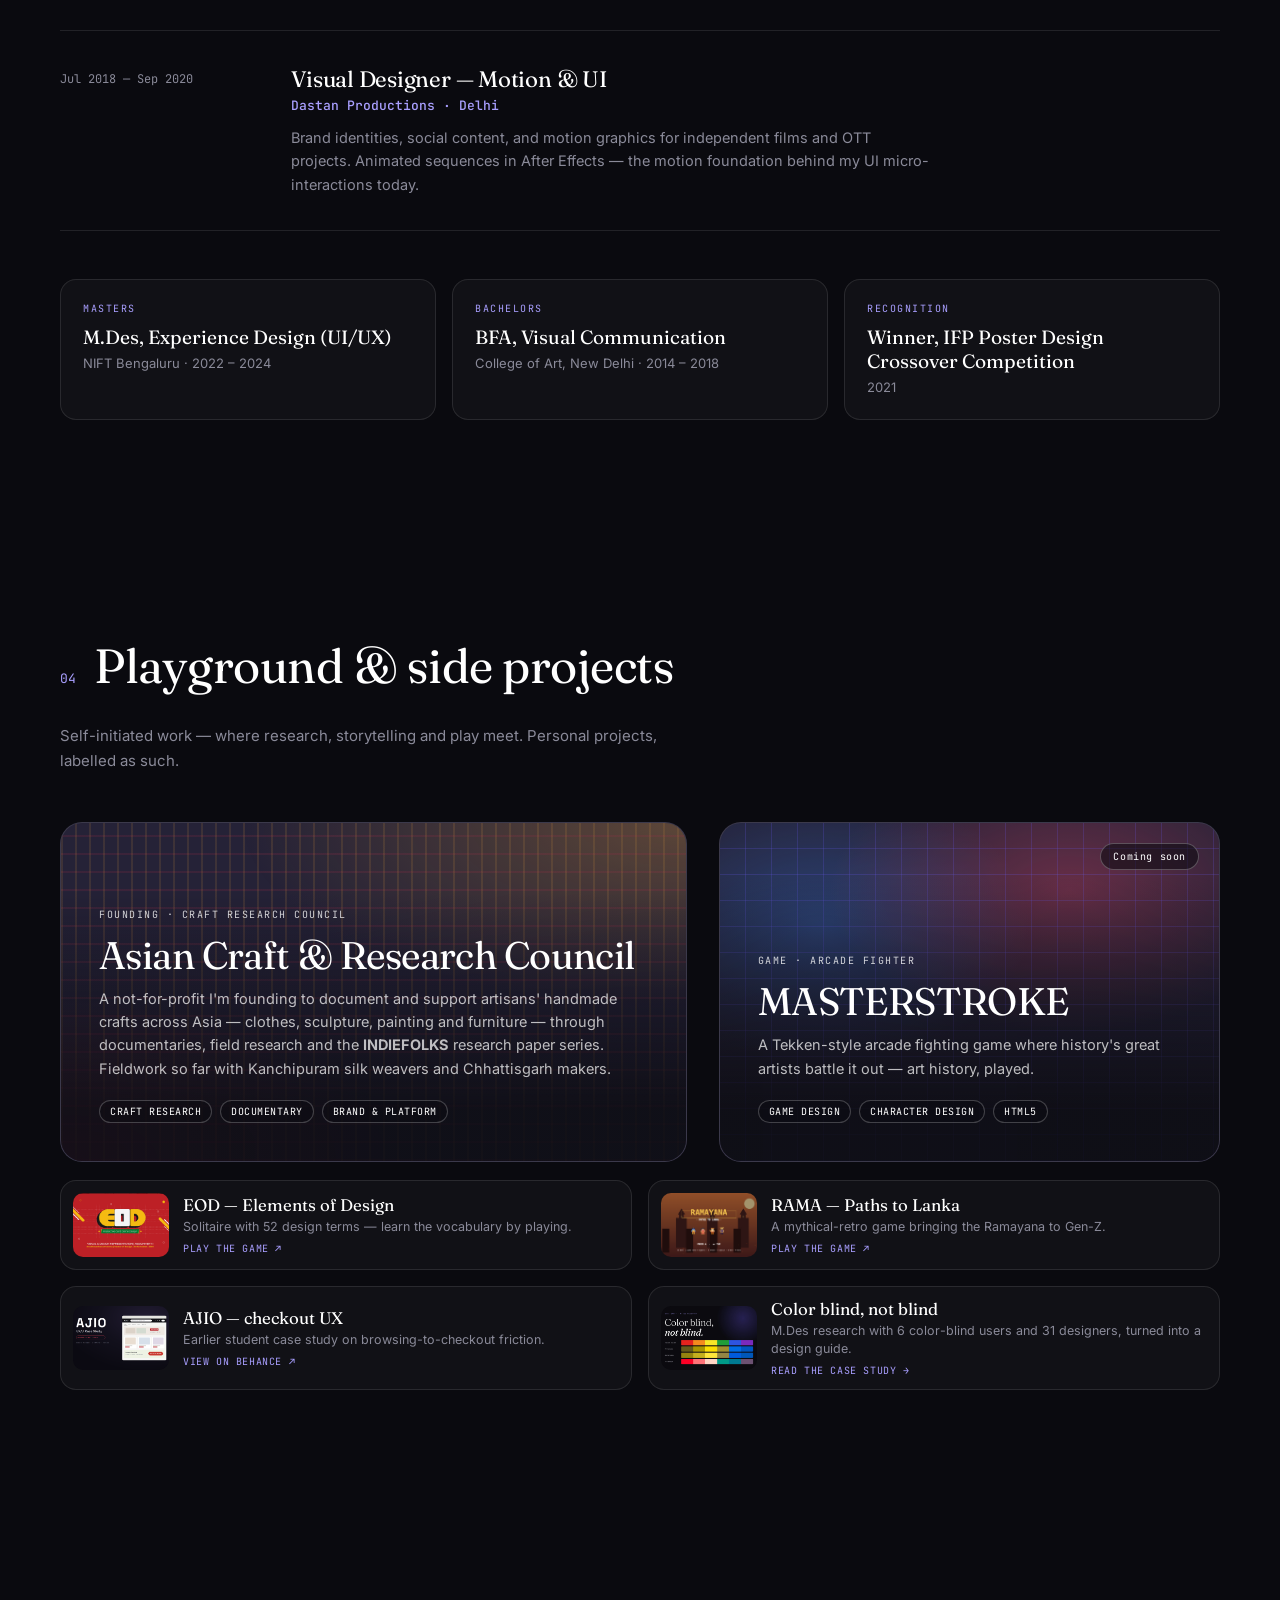
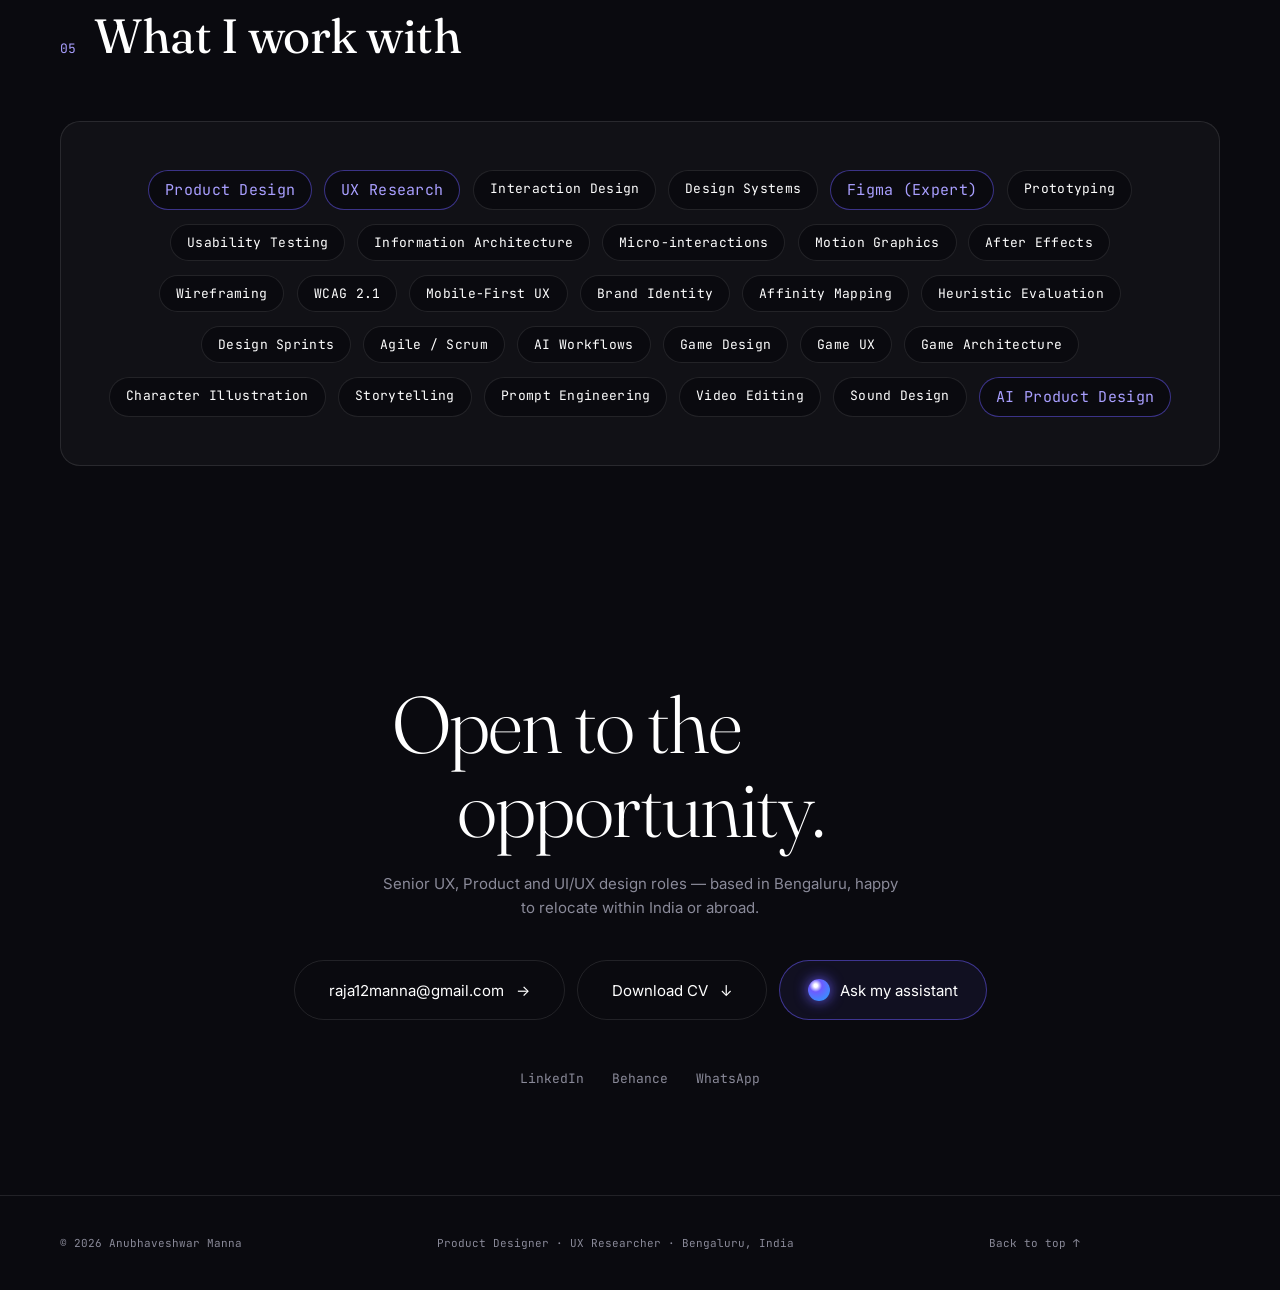
==== commit 564d254c: "Fix text contrast across the portfolio The scroll-linked blend from the dark themes to the light the" ====
--- a/index.html
+++ b/index.html
@@ -22,6 +22,7 @@
   :root{
     --accent:#6d5cff;
     --accent-2:#3d8bff;
+    --accent-text:#a99fff;
     --serif:'Fraunces',Georgia,serif;
     --sans:'Inter',system-ui,sans-serif;
     --mono:'JetBrains Mono',monospace;
@@ -31,7 +32,14 @@
     --mute:#8a8a99;
     --line:rgba(255,255,255,.10);
     --card:rgba(255,255,255,.03);
-  }
+    transition:--bg .35s ease,--fg .35s ease,--mute .35s ease,--line .35s ease,--card .35s ease,--accent-text .35s ease;
+  }
+  @property --bg{syntax:'<color>';inherits:true;initial-value:#0a0a0f}
+  @property --fg{syntax:'<color>';inherits:true;initial-value:#fff}
+  @property --mute{syntax:'<color>';inherits:true;initial-value:#8a8a99}
+  @property --line{syntax:'<color>';inherits:true;initial-value:rgba(255,255,255,.1)}
+  @property --card{syntax:'<color>';inherits:true;initial-value:rgba(255,255,255,.03)}
+  @property --accent-text{syntax:'<color>';inherits:true;initial-value:#a99fff}
   *{margin:0;padding:0;box-sizing:border-box}
   html{scroll-behavior:smooth}
   body{
@@ -41,7 +49,6 @@
     -webkit-font-smoothing:antialiased;
     overflow-x:hidden;
     cursor:none;
-    transition:background .2s linear,color .2s linear;
   }
   @media (hover:none){body{cursor:auto}}
   a{color:inherit;text-decoration:none}
@@ -89,7 +96,7 @@
   .hero-inner{position:relative;z-index:3;max-width:1200px;width:100%;margin:0 auto;
               display:grid;grid-template-columns:1.55fr .85fr;gap:clamp(24px,5vw,70px);align-items:center}
   @media(max-width:860px){.hero-inner{grid-template-columns:1fr}}
-  .hero-eyebrow{font-family:var(--mono);font-size:12px;letter-spacing:3px;text-transform:uppercase;color:var(--accent);margin-bottom:26px;opacity:0;transform:translateY(20px)}
+  .hero-eyebrow{font-family:var(--mono);font-size:12px;letter-spacing:3px;text-transform:uppercase;color:var(--accent-text);margin-bottom:26px;opacity:0;transform:translateY(20px)}
   .hero h1{font-family:var(--serif);font-weight:400;line-height:.98;letter-spacing:-.02em;font-size:clamp(2.7rem,8.5vw,7.6rem)}
   .hero h1 .line{display:block;overflow:hidden}
   .hero h1 .line span.inner{display:block;transform:translateY(110%)}
@@ -114,7 +121,7 @@
   .section{position:relative;z-index:2;padding:clamp(80px,12vh,150px) clamp(20px,5vw,60px)}
   .wrap{max-width:1200px;margin:0 auto}
   .sec-head{display:flex;align-items:baseline;gap:18px;margin-bottom:56px}
-  .sec-num{font-family:var(--mono);font-size:13px;color:var(--accent)}
+  .sec-num{font-family:var(--mono);font-size:13px;color:var(--accent-text)}
   .sec-title{font-family:var(--serif);font-weight:400;font-size:clamp(1.8rem,4vw,3rem);letter-spacing:-.01em;color:var(--fg)}
 
   .about-grid{display:grid;grid-template-columns:1.4fr 1fr;gap:clamp(30px,6vw,90px);align-items:start}
@@ -143,7 +150,7 @@
   .proj:hover .proj-media .blob{transform:scale(1.4) rotate(30deg)}
   .proj-body{padding:24px 26px 28px;transform:translateZ(45px)}
   .proj-tags{display:flex;gap:8px;flex-wrap:wrap;margin-bottom:14px}
-  .proj-tags span{font-family:var(--mono);font-size:10px;letter-spacing:.5px;text-transform:uppercase;color:var(--accent);border:1px solid var(--line);border-radius:100px;padding:4px 10px}
+  .proj-tags span{font-family:var(--mono);font-size:10px;letter-spacing:.5px;text-transform:uppercase;color:var(--accent-text);border:1px solid var(--line);border-radius:100px;padding:4px 10px}
   .proj h3{font-family:var(--serif);font-weight:400;font-size:1.5rem;letter-spacing:-.01em;line-height:1.15;color:var(--fg)}
   .proj p{font-size:14px;line-height:1.6;color:var(--mute);margin-top:10px}
   .proj-link{display:inline-flex;align-items:center;gap:8px;margin-top:18px;font-size:13px;font-weight:500;color:var(--fg)}
@@ -158,13 +165,13 @@
   @media(max-width:720px){.exp-item{grid-template-columns:1fr;gap:8px}}
   .exp-when{font-family:var(--mono);font-size:12px;color:var(--mute);padding-top:6px}
   .exp-role{font-family:var(--serif);font-size:1.4rem;font-weight:400;letter-spacing:-.01em;color:var(--fg)}
-  .exp-co{font-size:13px;color:var(--accent);margin-top:4px;font-weight:500;font-family:var(--mono)}
+  .exp-co{font-size:13px;color:var(--accent-text);margin-top:4px;font-weight:500;font-family:var(--mono)}
   .exp-desc{font-size:14.5px;line-height:1.6;color:var(--mute);margin-top:12px;max-width:640px}
 
   .skills-cloud{position:relative;border:1px solid var(--line);border-radius:20px;overflow:hidden;background:var(--card);display:flex;flex-wrap:wrap;justify-content:center;align-content:center;gap:14px 12px;padding:clamp(28px,4vw,48px)}
   .chip{position:relative;font-family:var(--mono);font-size:13px;letter-spacing:.3px;padding:9px 16px;border-radius:100px;border:1px solid var(--line);color:var(--fg);white-space:nowrap;background:var(--bg);transition:transform .3s var(--ease),border-color .3s var(--ease),color .3s var(--ease);will-change:transform}
-  .chip[data-w="1"]{color:var(--accent);border-color:rgba(109,92,255,.5);font-size:15px}
-  .chip:hover{border-color:var(--accent);color:var(--accent)}
+  .chip[data-w="1"]{color:var(--accent-text);border-color:rgba(109,92,255,.5);font-size:15px}
+  .chip:hover{border-color:var(--accent);color:var(--accent-text)}
   @media(max-width:640px){.skills-cloud{padding:20px;gap:10px;justify-content:flex-start}.chip{transform:none!important}}
 
   .contact{text-align:center}
@@ -215,8 +222,8 @@
   .marquee-track{display:flex;gap:0;width:max-content;animation:marq 38s linear infinite}
   .marquee:hover .marquee-track{animation-play-state:paused}
   .marquee-track span{font-family:var(--serif);font-size:clamp(1.15rem,2.2vw,1.6rem);letter-spacing:-.01em;color:var(--mute);white-space:nowrap;padding:0 26px;display:flex;align-items:center;gap:52px}
-  .marquee-track span::after{content:'✦';font-size:.7em;color:var(--accent)}
-  .marquee-label{position:absolute;left:clamp(20px,5vw,60px);top:-9px;font-family:var(--mono);font-size:10px;letter-spacing:2px;color:var(--accent);background:var(--bg);padding:0 8px;text-transform:uppercase;z-index:2}
+  .marquee-track span::after{content:'✦';font-size:.7em;color:var(--accent-text)}
+  .marquee-label{position:absolute;left:clamp(20px,5vw,60px);top:-9px;font-family:var(--mono);font-size:10px;letter-spacing:2px;color:var(--accent-text);background:var(--bg);padding:0 8px;text-transform:uppercase;z-index:2}
   @keyframes marq{to{transform:translateX(-50%)}}
 
   /* process */
@@ -228,7 +235,7 @@
   .step::before{content:'';position:absolute;left:0;top:0;height:2px;width:0;background:linear-gradient(90deg,var(--accent),var(--accent-2));transition:width .6s var(--ease)}
   .step:hover{transform:translateY(-6px);border-color:rgba(109,92,255,.45)}
   .step:hover::before{width:100%}
-  .step-n{font-family:var(--mono);font-size:12px;color:var(--accent);letter-spacing:1px}
+  .step-n{font-family:var(--mono);font-size:12px;color:var(--accent-text);letter-spacing:1px}
   .step h3{font-family:var(--serif);font-weight:400;font-size:1.6rem;letter-spacing:-.01em;margin:18px 0 10px;color:var(--fg)}
   .step p{font-size:14px;line-height:1.6;color:var(--mute)}
   .step ul{list-style:none;display:flex;flex-wrap:wrap;gap:6px;margin-top:18px}
@@ -239,14 +246,14 @@
   .edu{display:grid;grid-template-columns:repeat(3,1fr);gap:16px;margin-top:48px}
   @media(max-width:860px){.edu{grid-template-columns:1fr}}
   .edu-card{border:1px solid var(--line);border-radius:16px;padding:22px 22px 24px;background:var(--card)}
-  .edu-k{font-family:var(--mono);font-size:10px;letter-spacing:1.5px;text-transform:uppercase;color:var(--accent)}
+  .edu-k{font-family:var(--mono);font-size:10px;letter-spacing:1.5px;text-transform:uppercase;color:var(--accent-text)}
   .edu-t{font-family:var(--serif);font-size:1.2rem;margin-top:10px;line-height:1.25;color:var(--fg)}
   .edu-s{font-size:13px;color:var(--mute);margin-top:6px}
 
   /* beyond the brief */
   .beyond{display:grid;grid-template-columns:1.25fr 1fr;gap:clamp(18px,3vw,32px)}
   @media(max-width:860px){.beyond{grid-template-columns:1fr}}
-  .b-card{position:relative;border:1px solid var(--line);border-radius:22px;overflow:hidden;background:var(--card);padding:clamp(26px,3vw,38px);min-height:340px;
+  .b-card{position:relative;border:1px solid var(--line);border-radius:22px;overflow:hidden;background:#252237;padding:clamp(26px,3vw,38px);min-height:340px;
           display:flex;flex-direction:column;justify-content:flex-end;isolation:isolate}
   .b-art{position:absolute;inset:0;z-index:-1;opacity:.9;transition:transform 1.2s var(--ease)}
   .b-card:hover .b-art{transform:scale(1.06)}
@@ -286,13 +293,13 @@
   .mini img{width:96px;height:64px;object-fit:cover;border-radius:10px;display:block}
   .mini b{display:block;font-family:var(--serif);font-weight:400;font-size:1.05rem;color:var(--fg);line-height:1.2}
   .mini span{display:block;font-size:12.5px;color:var(--mute);margin-top:3px;line-height:1.45}
-  .mini small{display:block;font-family:var(--mono);font-size:10px;letter-spacing:.6px;text-transform:uppercase;color:var(--accent);margin-top:6px}
+  .mini small{display:block;font-family:var(--mono);font-size:10px;letter-spacing:.6px;text-transform:uppercase;color:var(--accent-text);margin-top:6px}
 
   /* testimonials */
   .quotes{display:grid;grid-template-columns:repeat(auto-fit,minmax(280px,1fr));gap:18px}
   .quote{border:1px solid var(--line);border-radius:18px;padding:28px 26px;background:var(--card)}
   .quote p{font-family:var(--serif);font-size:1.25rem;line-height:1.4;letter-spacing:-.01em;color:var(--fg)}
-  .quote p::before{content:'“';color:var(--accent);margin-right:2px}.quote p::after{content:'”';color:var(--accent)}
+  .quote p::before{content:'“';color:var(--accent-text);margin-right:2px}.quote p::after{content:'”';color:var(--accent-text)}
   .quote .who{margin-top:18px;font-size:13px;color:var(--mute)}.quote .who b{display:block;color:var(--fg);font-weight:500;font-size:14px}
 
   /* contact extras */
@@ -730,9 +737,9 @@
 
 (function(){
   const themes={
-    dark :{bg:[10,10,15],  fg:[255,255,255], mute:[138,138,153], line:[255,255,255,.10], card:[255,255,255,.03]},
-    mid  :{bg:[26,22,44],  fg:[240,240,250], mute:[150,148,180], line:[255,255,255,.12], card:[255,255,255,.05]},
-    light:{bg:[244,243,239],fg:[20,20,27],   mute:[90,90,102],   line:[20,20,27,.12],    card:[255,255,255,.6]}
+    dark :{bg:[10,10,15],  fg:[255,255,255], mute:[138,138,153], line:[255,255,255,.10], card:[255,255,255,.03], accent:[169,159,255]},
+    mid  :{bg:[26,22,44],  fg:[240,240,250], mute:[150,148,180], line:[255,255,255,.12], card:[255,255,255,.05], accent:[169,159,255]},
+    light:{bg:[244,243,239],fg:[20,20,27],   mute:[90,90,102],   line:[20,20,27,.12],    card:[255,255,255,.6], accent:[74,58,224], isLight:true}
   };
   const secs=[...document.querySelectorAll('[data-theme]')];const root=document.documentElement.style;
   const lerp=(a,b,t)=>a+(b-a)*t;
@@ -744,8 +751,12 @@
       if(mid>=top&&mid<bottom){cur=secs[i];nxt=secs[Math.min(i+1,secs.length-1)];const local=(mid-top)/r.height;t=local>0.6?(local-0.6)/0.4:0;break;}
       if(mid<top){cur=secs[Math.max(i-1,0)];nxt=secs[i];t=1;break;}cur=secs[i];nxt=secs[i];}
     const A=themes[cur.dataset.theme]||themes.dark,B=themes[nxt.dataset.theme]||A;
+    // Dark and light never blend on scroll: halfway between them, text and background
+    // turn the same grey. The page switches at the section edge and :root fades it.
+    if(!!A.isLight!==!!B.isLight)t=t>=1?1:0;
     root.setProperty('--bg',mix(A.bg,B.bg,t));root.setProperty('--fg',mix(A.fg,B.fg,t));
     root.setProperty('--mute',mix(A.mute,B.mute,t));root.setProperty('--line',mix(A.line,B.line,t));root.setProperty('--card',mix(A.card,B.card,t));
+    root.setProperty('--accent-text',mix(A.accent,B.accent,t));
   }
   if(!reduce){apply();addEventListener('scroll',apply,{passive:true});addEventListener('resize',apply);}
 })();
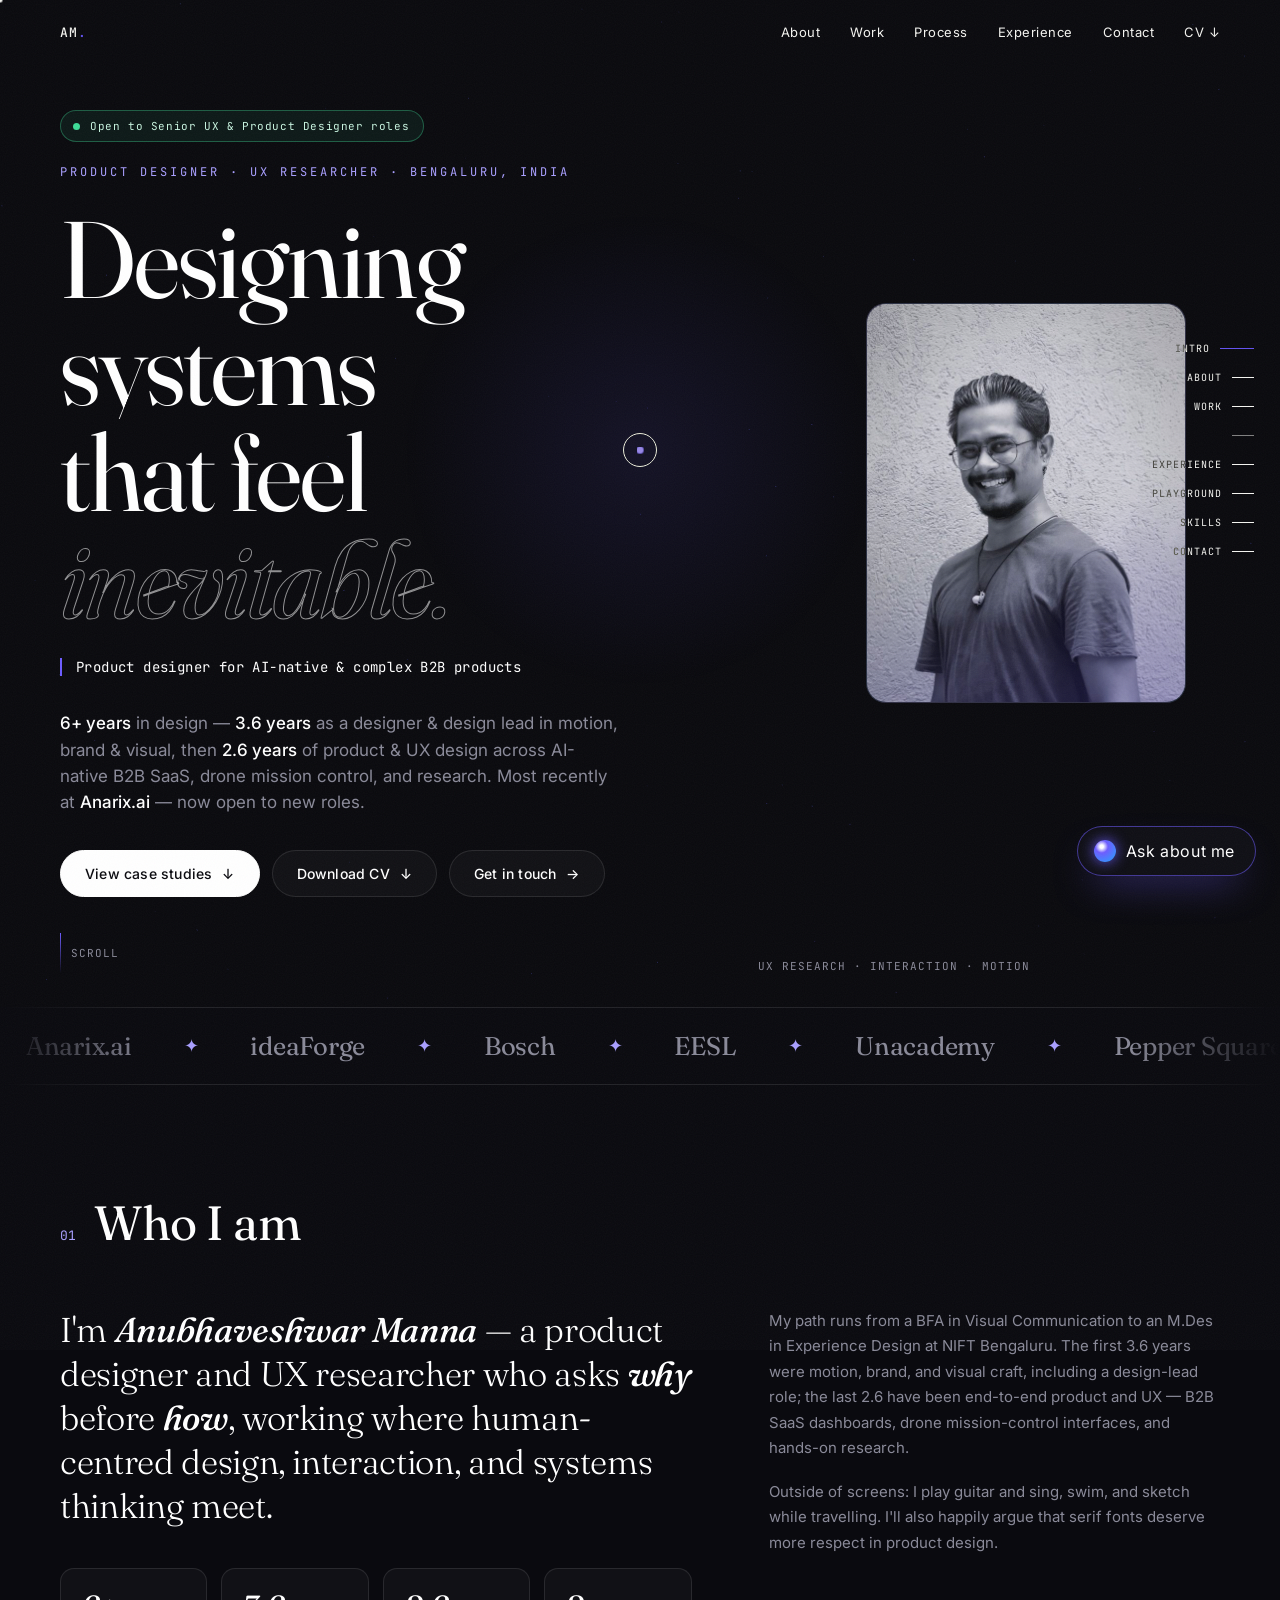
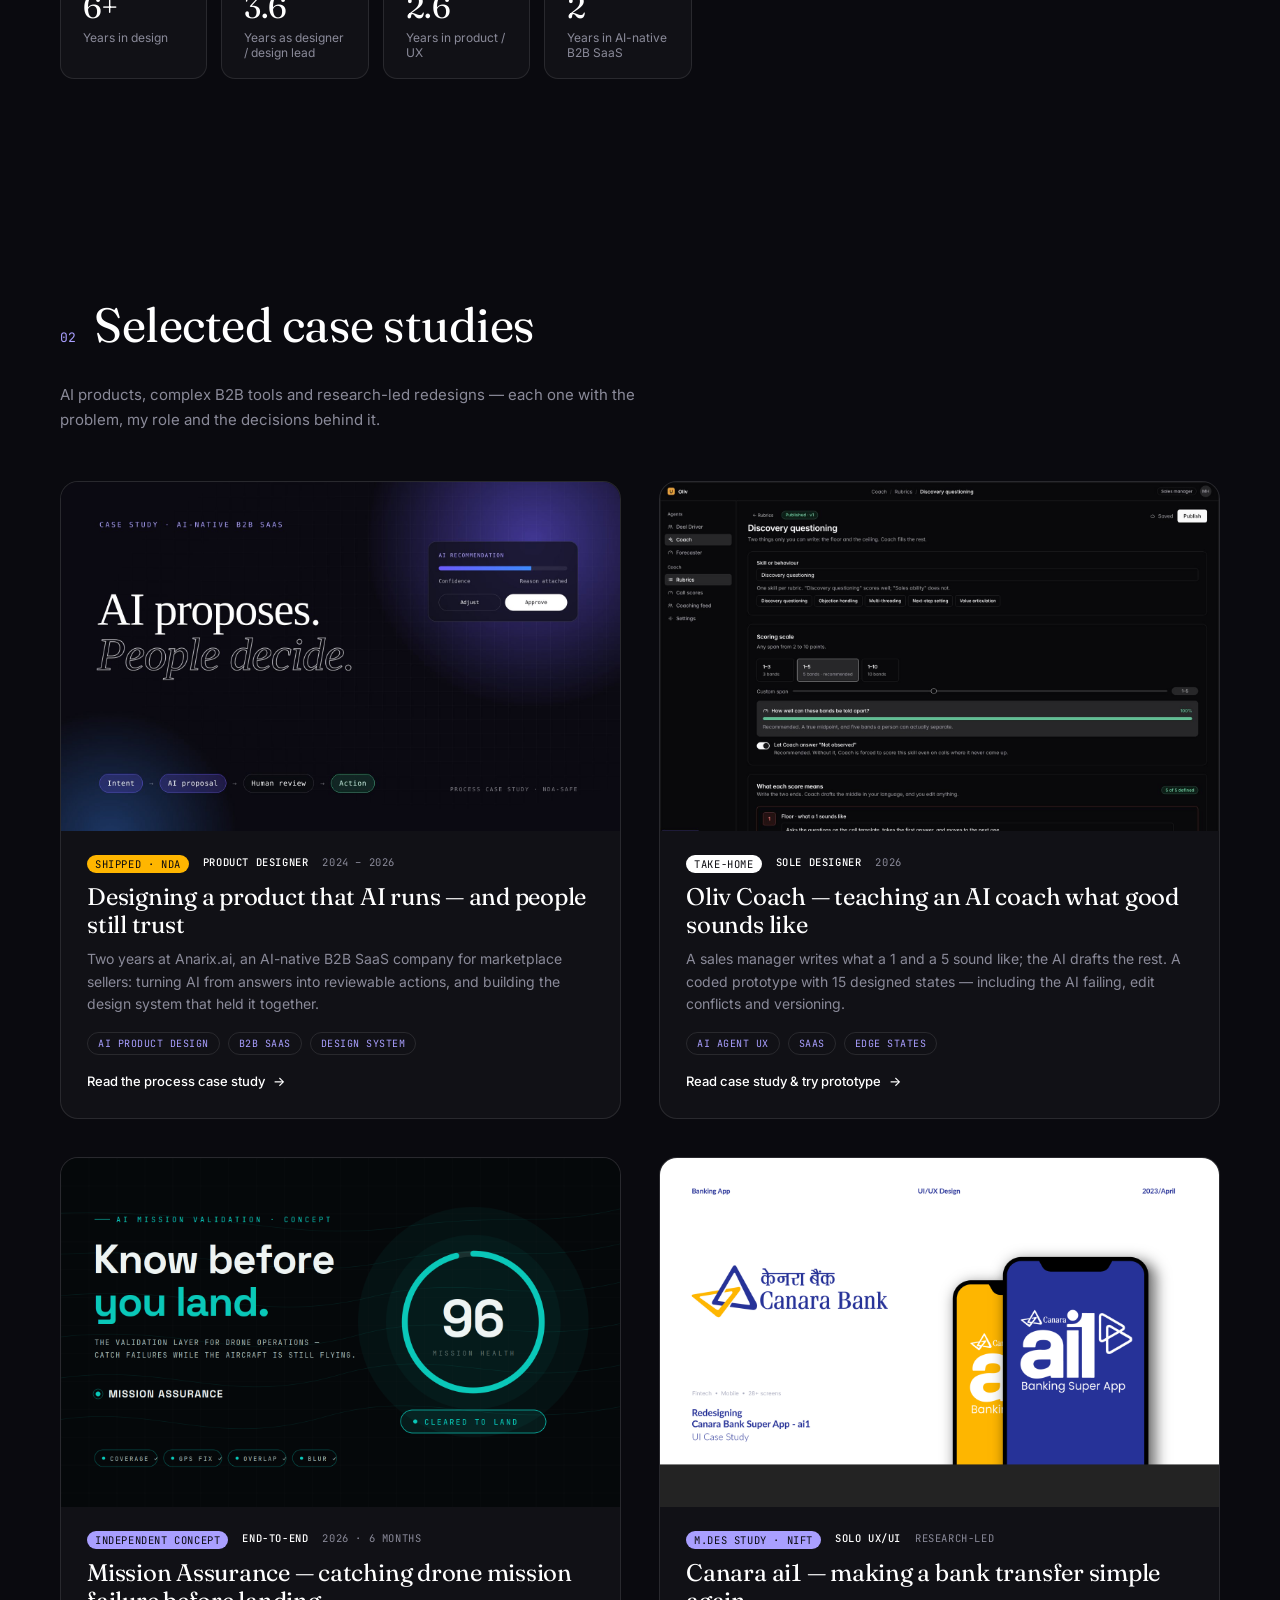
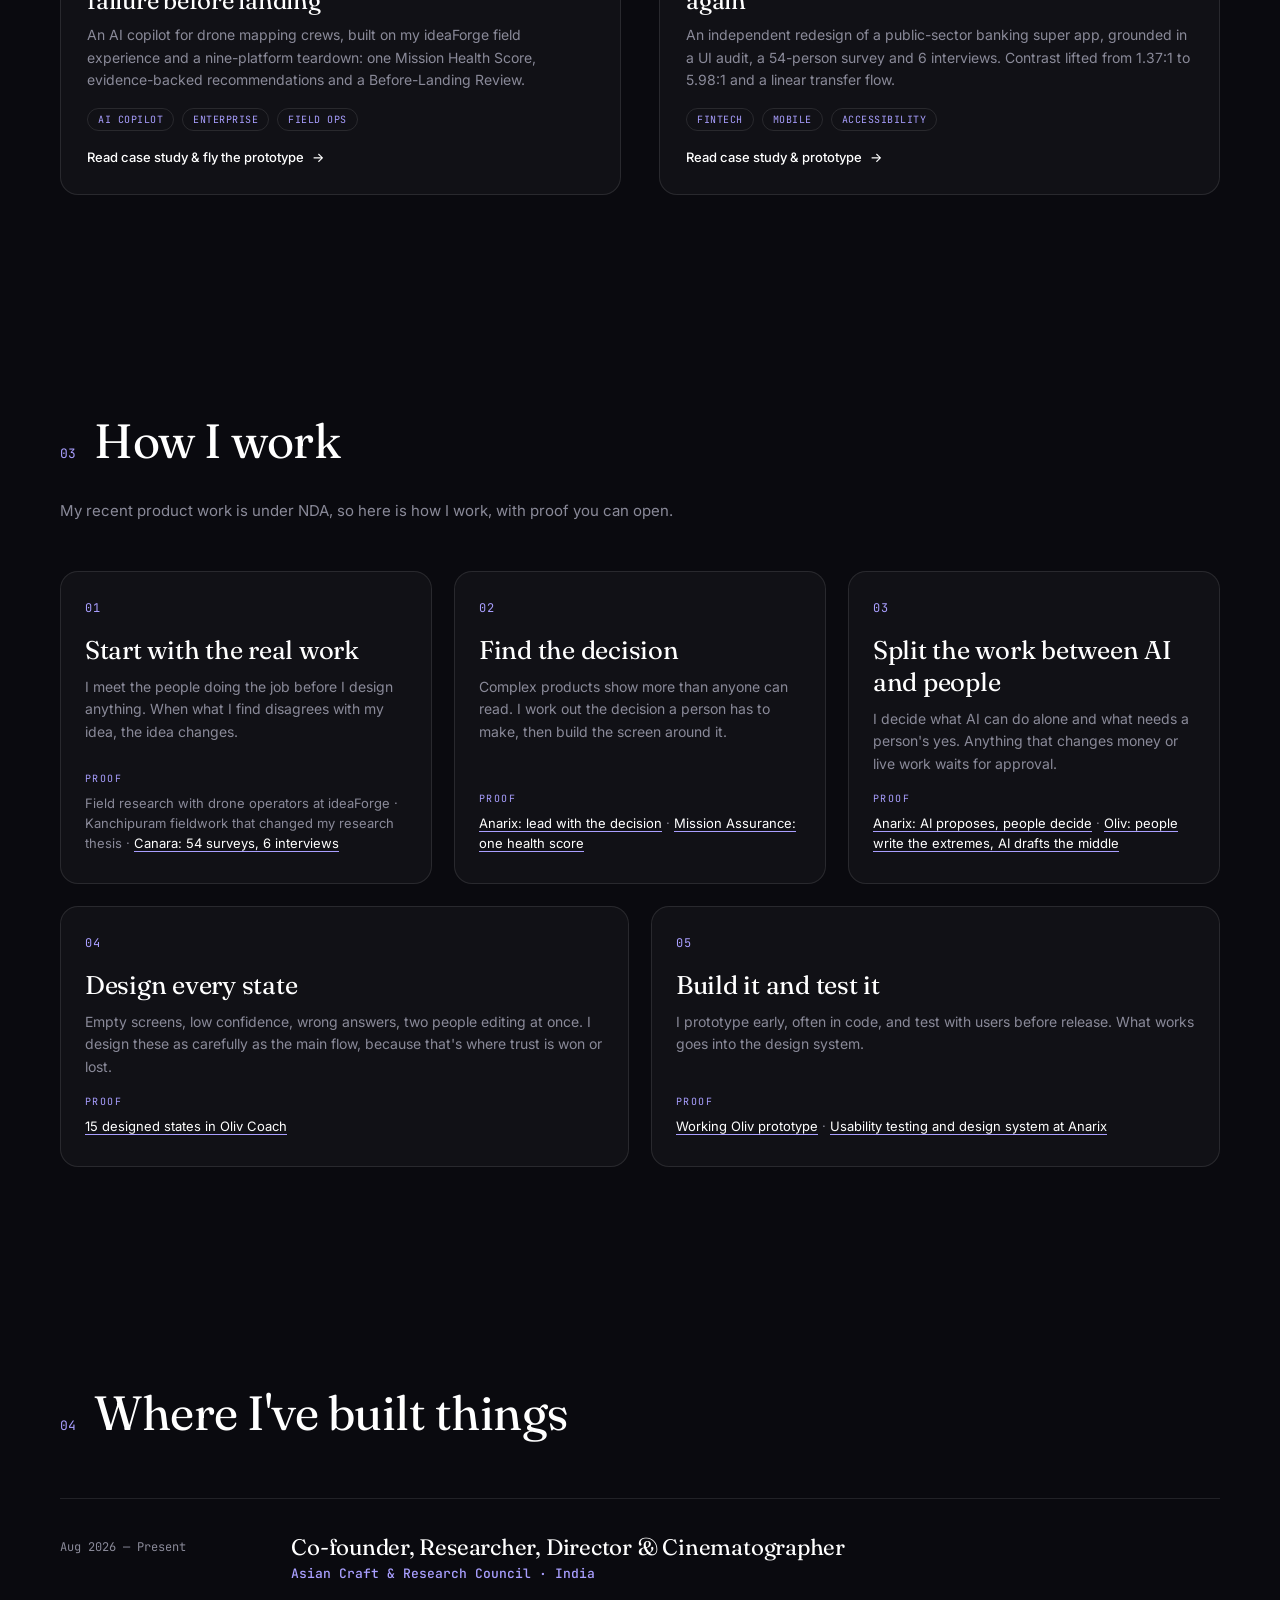
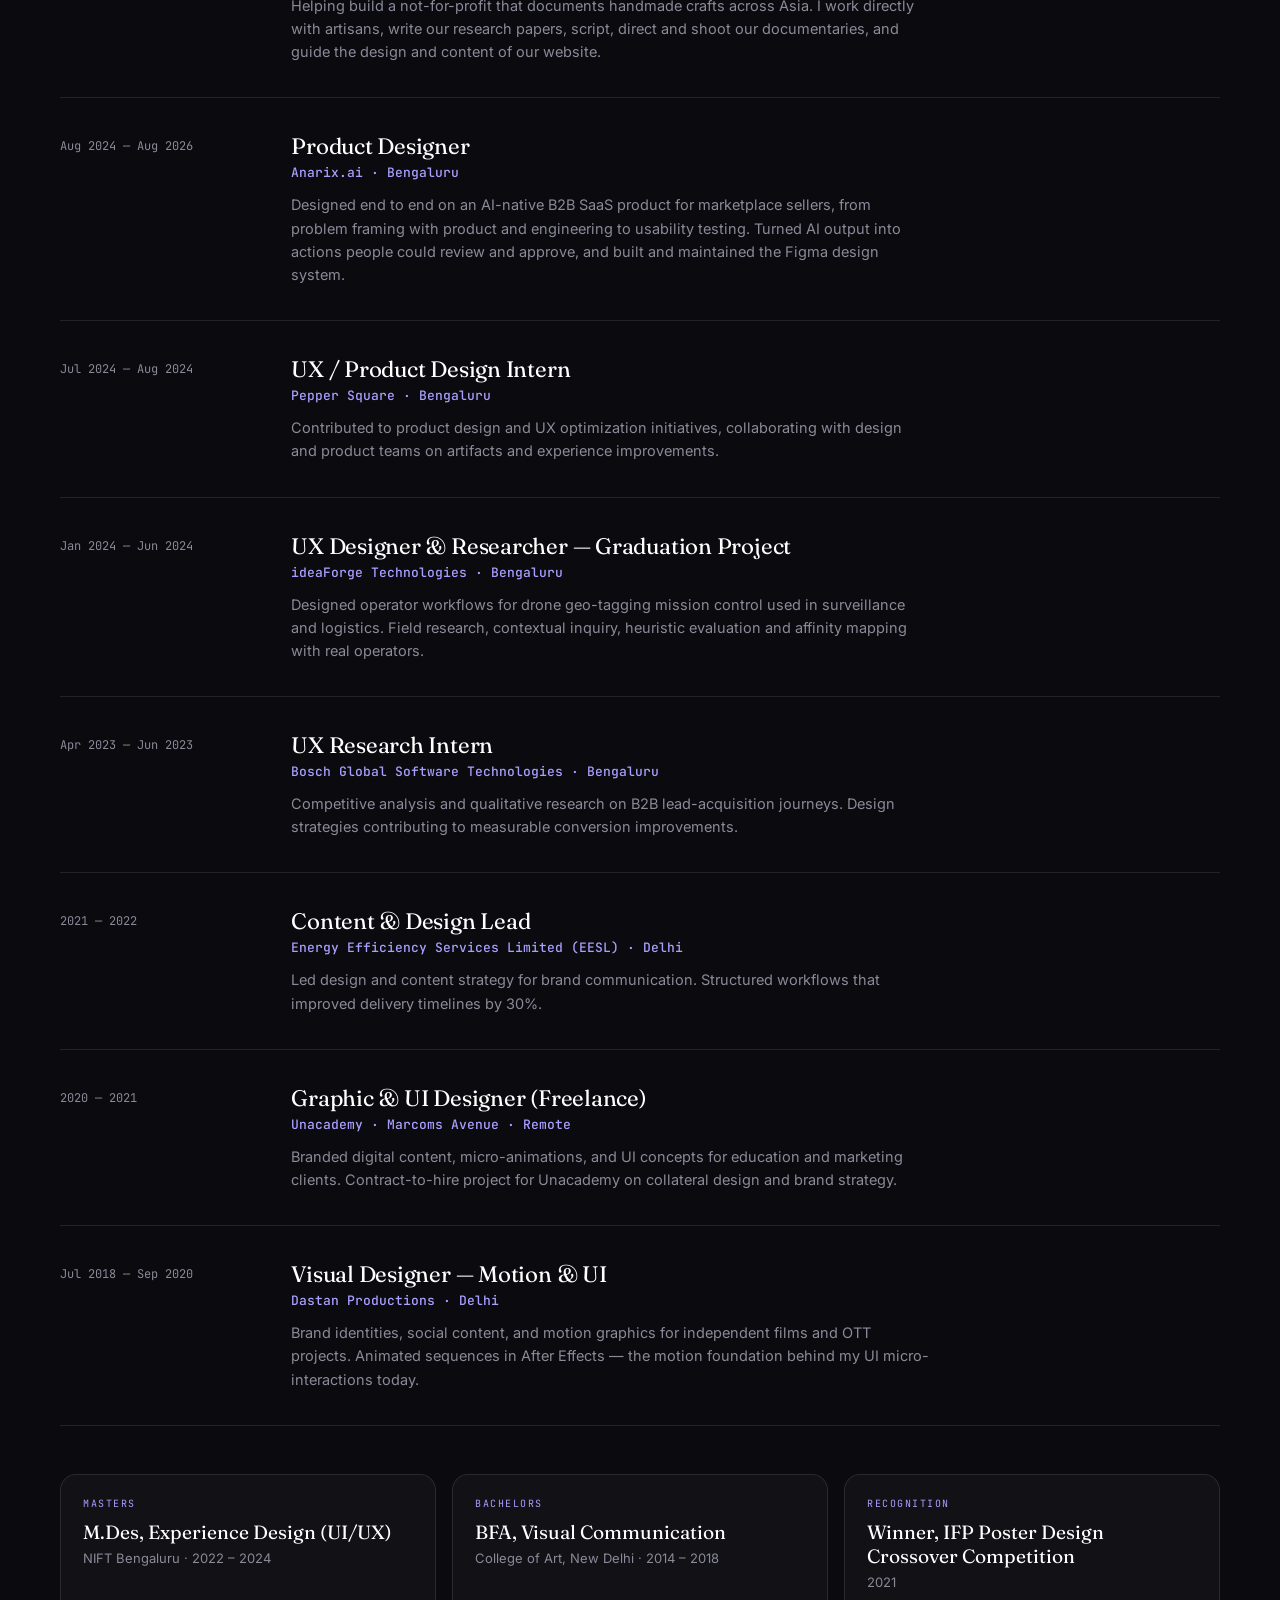
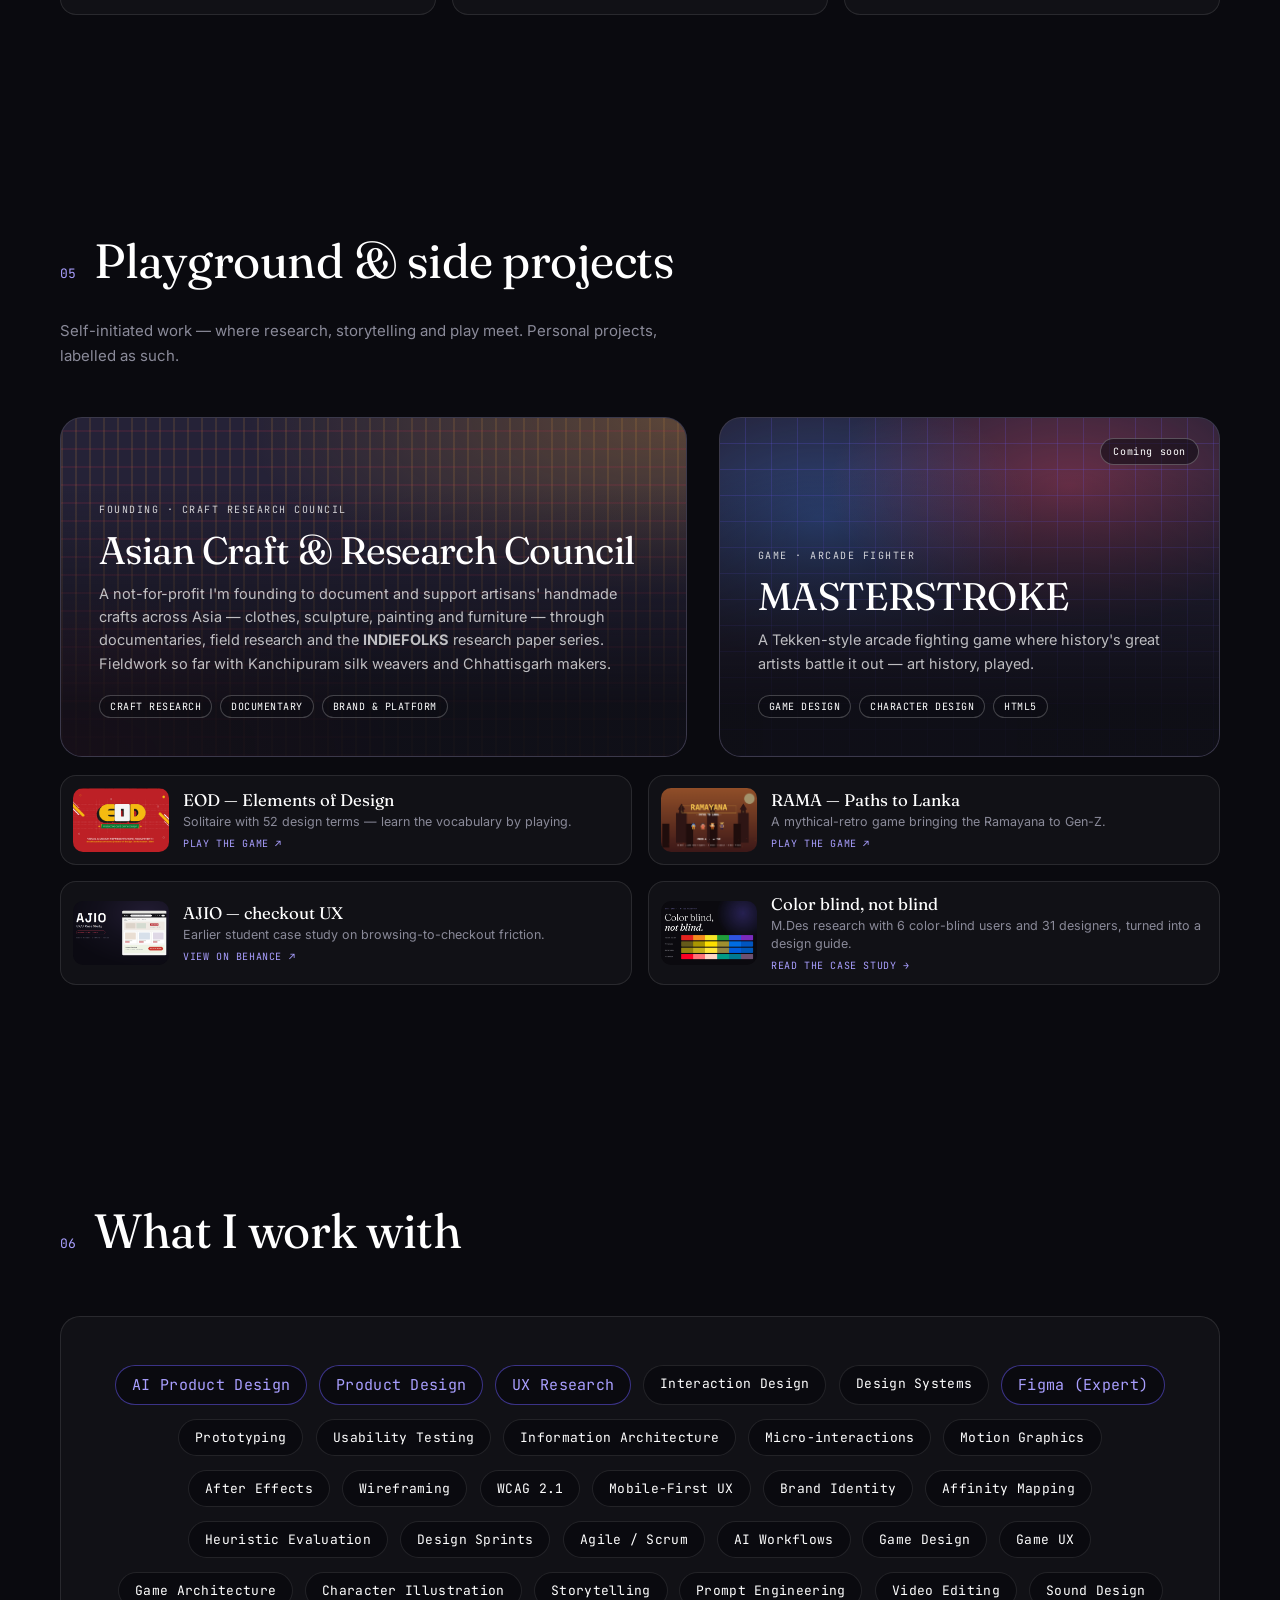
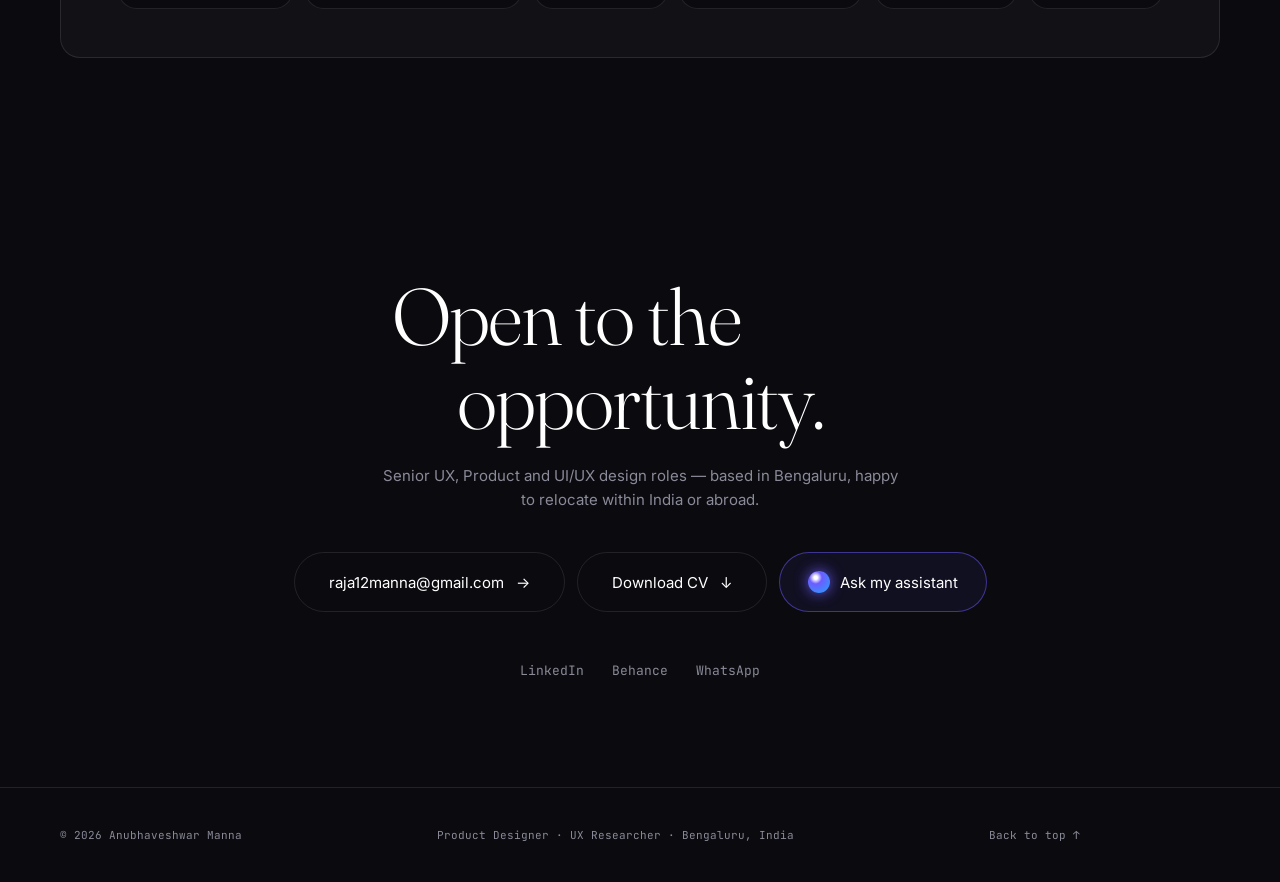
==== commit fbc76175: "Add process section and align site with the Anarix NDA Add a How I work section with proof links and" ====
--- a/index.html
+++ b/index.html
@@ -227,9 +227,11 @@
   @keyframes marq{to{transform:translateX(-50%)}}
 
   /* process */
-  .process{display:grid;grid-template-columns:repeat(4,1fr);gap:clamp(14px,2vw,22px);counter-reset:step}
-  @media(max-width:980px){.process{grid-template-columns:1fr 1fr}}
-  @media(max-width:560px){.process{grid-template-columns:1fr}}
+  .process{display:grid;grid-template-columns:repeat(6,1fr);gap:clamp(14px,2vw,22px);list-style:none}
+  .process .step{grid-column:span 2;display:flex;flex-direction:column}
+  .process .step:nth-child(n+4){grid-column:span 3}
+  @media(max-width:980px){.process{grid-template-columns:1fr 1fr}.process .step,.process .step:nth-child(n+4){grid-column:auto}.process .step:last-child{grid-column:1/-1}}
+  @media(max-width:560px){.process{grid-template-columns:1fr}.process .step:last-child{grid-column:auto}}
   .step{position:relative;border:1px solid var(--line);border-radius:18px;padding:28px 24px 30px;background:var(--card);overflow:hidden;
         transition:transform .45s var(--ease),border-color .45s var(--ease)}
   .step::before{content:'';position:absolute;left:0;top:0;height:2px;width:0;background:linear-gradient(90deg,var(--accent),var(--accent-2));transition:width .6s var(--ease)}
@@ -238,6 +240,9 @@
   .step-n{font-family:var(--mono);font-size:12px;color:var(--accent-text);letter-spacing:1px}
   .step h3{font-family:var(--serif);font-weight:400;font-size:1.6rem;letter-spacing:-.01em;margin:18px 0 10px;color:var(--fg)}
   .step p{font-size:14px;line-height:1.6;color:var(--mute)}
+  .step .step-proof{margin-top:auto;padding-top:16px;font-size:13px;line-height:1.55}
+  .step .step-proof span{display:block;font-family:var(--mono);font-size:10px;letter-spacing:1.4px;text-transform:uppercase;color:var(--accent-text);margin-bottom:6px}
+  .step .step-proof a{color:var(--fg);text-decoration:underline;text-decoration-color:var(--accent-text);text-underline-offset:3px}
   .step ul{list-style:none;display:flex;flex-wrap:wrap;gap:6px;margin-top:18px}
   .step li{font-family:var(--mono);font-size:10px;letter-spacing:.4px;text-transform:uppercase;color:var(--fg);opacity:.75;border:1px solid var(--line);border-radius:100px;padding:4px 9px}
   .sec-lead{font-size:15px;line-height:1.7;color:var(--mute);max-width:620px;margin:-28px 0 48px}
@@ -405,6 +410,7 @@
   <a href="#top" data-sec="top"><span class="txt">Intro</span><span class="tick"></span></a>
   <a href="#about" data-sec="about"><span class="txt">About</span><span class="tick"></span></a>
   <a href="#work" data-sec="work"><span class="txt">Work</span><span class="tick"></span></a>
+  <a href="#process" data-sec="process"><span class="txt">Process</span><span class="tick"></span></a>
   <a href="#experience" data-sec="experience"><span class="txt">Experience</span><span class="tick"></span></a>
   <a href="#beyond" data-sec="beyond"><span class="txt">Playground</span><span class="tick"></span></a>
   <a href="#skills" data-sec="skills"><span class="txt">Skills</span><span class="tick"></span></a>
@@ -416,6 +422,7 @@
   <div class="nav-links">
     <a href="#about" data-hover>About</a>
     <a href="#work" data-hover>Work</a>
+    <a href="#process" data-hover>Process</a>
     <a href="#experience" data-hover>Experience</a>
     <a href="#contact" data-hover>Contact</a>
     <a href="Anubhaveshwar_Manna_CV.pdf" target="_blank" rel="noopener" data-hover>CV ↓</a>
@@ -466,7 +473,7 @@
           <div class="stat reveal" data-d="1"><div class="n" data-count="6" data-suffix="+">0</div><div class="l">Years in design</div></div>
           <div class="stat reveal" data-d="1"><div class="n" data-count="3.6">0</div><div class="l">Years as designer / design lead</div></div>
           <div class="stat reveal" data-d="2"><div class="n" data-count="2.6">0</div><div class="l">Years in product / UX</div></div>
-          <div class="stat reveal" data-d="3"><div class="n" data-count="30" data-suffix="%">0</div><div class="l">Faster task completion</div></div>
+          <div class="stat reveal" data-d="3"><div class="n" data-count="2">0</div><div class="l">Years in AI-native B2B SaaS</div></div>
         </div>
       </div>
       <div class="about-body reveal" data-d="1">
@@ -531,14 +538,58 @@
   </div>
 </section>
 
+<section class="section" id="process" data-theme="dark">
+  <div class="wrap">
+    <div class="sec-head reveal"><span class="sec-num">03</span><h2 class="sec-title">How I work</h2></div>
+    <p class="sec-lead reveal">My recent product work is under NDA, so here is how I work, with proof you can open.</p>
+    <ol class="process">
+      <li class="step reveal" data-d="1">
+        <span class="step-n">01</span>
+        <h3>Start with the real work</h3>
+        <p>I meet the people doing the job before I design anything. When what I find disagrees with my idea, the idea changes.</p>
+        <p class="step-proof"><span>Proof</span>Field research with drone operators at ideaForge · Kanchipuram fieldwork that changed my research thesis · <a href="https://raja12manna-crypto.github.io/canarabank/case-study.html" data-hover>Canara: 54 surveys, 6 interviews</a></p>
+      </li>
+      <li class="step reveal" data-d="2">
+        <span class="step-n">02</span>
+        <h3>Find the decision</h3>
+        <p>Complex products show more than anyone can read. I work out the decision a person has to make, then build the screen around it.</p>
+        <p class="step-proof"><span>Proof</span><a href="work/anarix.html" data-hover>Anarix: lead with the decision</a> · <a href="https://raja12manna-crypto.github.io/missionassurance/case-study.html" data-hover>Mission Assurance: one health score</a></p>
+      </li>
+      <li class="step reveal" data-d="3">
+        <span class="step-n">03</span>
+        <h3>Split the work between AI and people</h3>
+        <p>I decide what AI can do alone and what needs a person's yes. Anything that changes money or live work waits for approval.</p>
+        <p class="step-proof"><span>Proof</span><a href="work/anarix.html" data-hover>Anarix: AI proposes, people decide</a> · <a href="work/oliv.html" data-hover>Oliv: people write the extremes, AI drafts the middle</a></p>
+      </li>
+      <li class="step reveal" data-d="1">
+        <span class="step-n">04</span>
+        <h3>Design every state</h3>
+        <p>Empty screens, low confidence, wrong answers, two people editing at once. I design these as carefully as the main flow, because that's where trust is won or lost.</p>
+        <p class="step-proof"><span>Proof</span><a href="work/oliv.html#states" data-hover>15 designed states in Oliv Coach</a></p>
+      </li>
+      <li class="step reveal" data-d="2">
+        <span class="step-n">05</span>
+        <h3>Build it and test it</h3>
+        <p>I prototype early, often in code, and test with users before release. What works goes into the design system.</p>
+        <p class="step-proof"><span>Proof</span><a href="work/oliv-prototype/#part-a" data-hover>Working Oliv prototype</a> · <a href="work/anarix.html" data-hover>Usability testing and design system at Anarix</a></p>
+      </li>
+    </ol>
+  </div>
+</section>
+
 <section class="section" id="experience" data-theme="dark">
   <div class="wrap">
-    <div class="sec-head reveal"><span class="sec-num">03</span><h2 class="sec-title">Where I've built things</h2></div>
+    <div class="sec-head reveal"><span class="sec-num">04</span><h2 class="sec-title">Where I've built things</h2></div>
     <div class="exp">
+      <div class="exp-item reveal">
+        <div class="exp-when">Aug 2026 — Present</div>
+        <div><div class="exp-role">Co-founder, Researcher, Director &amp; Cinematographer</div><div class="exp-co">Asian Craft &amp; Research Council · India</div>
+        <p class="exp-desc">Helping build a not-for-profit that documents handmade crafts across Asia. I work directly with artisans, write our research papers, script, direct and shoot our documentaries, and guide the design and content of our website.</p></div>
+      </div>
       <div class="exp-item reveal">
         <div class="exp-when">Aug 2024 — Aug 2026</div>
         <div><div class="exp-role">Product Designer</div><div class="exp-co">Anarix.ai · Bengaluru</div>
-        <p class="exp-desc">Led end-to-end design of a B2B SaaS dashboard for Amazon Marketing Cloud users. Built a scalable Figma design system; reduced task completion time 30%, improved feature adoption 25%, shipped MVP in 3 months.</p></div>
+        <p class="exp-desc">Designed end to end on an AI-native B2B SaaS product for marketplace sellers, from problem framing with product and engineering to usability testing. Turned AI output into actions people could review and approve, and built and maintained the Figma design system.</p></div>
       </div>
       <div class="exp-item reveal">
         <div class="exp-when">Jul 2024 — Aug 2024</div>
@@ -581,7 +632,7 @@
 
 <section class="section" id="beyond" data-theme="mid">
   <div class="wrap">
-    <div class="sec-head reveal"><span class="sec-num">04</span><h2 class="sec-title">Playground &amp; side projects</h2></div>
+    <div class="sec-head reveal"><span class="sec-num">05</span><h2 class="sec-title">Playground &amp; side projects</h2></div>
     <p class="sec-lead reveal">Self-initiated work — where research, storytelling and play meet. Personal projects, labelled as such.</p>
     <div class="beyond">
       <article class="b-card b-craft reveal">
@@ -611,8 +662,9 @@
 
 <section class="section" id="skills" data-theme="light">
   <div class="wrap">
-    <div class="sec-head reveal"><span class="sec-num">05</span><h2 class="sec-title">What I work with</h2></div>
+    <div class="sec-head reveal"><span class="sec-num">06</span><h2 class="sec-title">What I work with</h2></div>
     <div class="skills-cloud reveal" id="cloud">
+      <span class="chip" data-w="1">AI Product Design</span>
       <span class="chip" data-w="1">Product Design</span>
       <span class="chip" data-w="1">UX Research</span>
       <span class="chip">Interaction Design</span>
@@ -641,7 +693,6 @@
       <span class="chip">Prompt Engineering</span>
       <span class="chip">Video Editing</span>
       <span class="chip">Sound Design</span>
-      <span class="chip" data-w="1">AI Product Design</span>
     </div>
   </div>
 </section>
@@ -652,7 +703,7 @@
 -->
 <section class="section" id="kind-words" data-theme="light" hidden>
   <div class="wrap">
-    <div class="sec-head reveal"><span class="sec-num">06</span><h2 class="sec-title">Kind words</h2></div>
+    <div class="sec-head reveal"><span class="sec-num">07</span><h2 class="sec-title">Kind words</h2></div>
     <div class="quotes" id="quotes"></div>
   </div>
 </section>
@@ -910,7 +961,7 @@
 {id:'salary',
  k:['salary','ctc','compensation','pay','package','lpa','lakh','expected','expectation','rate','money','budget','charges','fee'],
  q:['what is his expected salary','what ctc does he expect','what are his salary expectations'],
- a:`His expected compensation starts from <b>₹12 LPA</b>, depending on the role, scope and location. He's happy to discuss specifics directly — ${MAIL('Role and compensation','email him')}.`,
+ a:`That depends on the role, scope and location, and he's happy to discuss it directly — ${MAIL('Role and compensation','email him')}.`,
  next:['notice','contact']},
 
 {id:'notice',
@@ -925,6 +976,7 @@
  q:['what is his work experience','where has he worked','how many years of experience does he have','show his career timeline'],
  a:`<b>6+ years</b> total (3.6 years designer / design lead + 2.6 years product / UX):
  <ul>
+ <li><b>Co-founder, Researcher, Director &amp; Cinematographer</b> — Asian Craft &amp; Research Council · Aug 2026 – Present</li>
  <li><b>Product Designer</b> — Anarix.ai, Bengaluru · Aug 2024 – Aug 2026</li>
  <li><b>UX / Product Design Intern</b> — Pepper Square · Jul – Aug 2024</li>
  <li><b>UX Designer &amp; Researcher</b> (grad project) — ideaForge · Jan – Jun 2024</li>
@@ -936,14 +988,13 @@
  next:['anarix','ideaforge','education']},
 
 {id:'anarix',
- k:['anarix','anarix ai','last job','last company','recent job','most recent','saas','b2b','amazon','walmart','marketplace','amazon marketing cloud','amc','dashboard','enterprise'],
+ k:['anarix','anarix ai','last job','last company','recent job','most recent','saas','b2b','amazon','walmart','marketplace','dashboard','enterprise'],
  q:['what did he do at anarix','tell me about his last job','what was his work at anarix'],
  a:`<b>Product Designer at Anarix.ai</b>, Bengaluru (Aug 2024 – Aug 2026) — an AI-native B2B SaaS company serving marketplace sellers.
- <ul><li>Led end-to-end design of a <b>B2B enterprise dashboard</b> for Amazon Marketing Cloud users</li>
- <li>Built a scalable <b>Figma design system</b> and ran usability testing</li>
- <li>Designed AI-driven product experiences as the company moved toward an AI-first product</li>
- <li>Impact: <b>30% faster</b> task completion, <b>25%</b> higher feature adoption, MVP shipped in <b>3 months</b></li></ul>
- Because of an NDA he can't show screens or product details, but his ${L('work/anarix.html','process case study')} covers the problems, decisions and AI-design principles — and he's glad to go deeper in an interview.`,
+ <ul><li>Designed AI-driven product experiences as the company moved toward an AI-first product</li>
+ <li>Turned AI output into actions people could <b>review, adjust and approve</b></li>
+ <li>Built and maintained a scalable <b>Figma design system</b> and ran usability testing</li></ul>
+ Because of an NDA he can't show screens, product details or numbers, but his ${L('work/anarix.html','process case study')} covers the problems, decisions and AI-design principles — and he's glad to go deeper in an interview.`,
  next:['ai','oliv','designsystem']},
 
 {id:'pepper',
@@ -996,7 +1047,7 @@
 {id:'award',
  k:['award','awards','achievement','achievements','won','winner','competition','prize','recognition','ifp','poster'],
  q:['has he won any awards','what are his achievements'],
- a:`🏆 <b>Winner, IFP Poster Design Crossover Competition</b> (2021). On the product side, his work at Anarix.ai delivered 30% faster task completion and 25% higher feature adoption.`,
+ a:`🏆 <b>Winner, IFP Poster Design Crossover Competition</b> (2021).`,
  next:['projects','education']},
 
 /* ---------- projects ---------- */
@@ -1086,7 +1137,7 @@
 {id:'designsystem',
  k:['design system','design systems','components','component library','tokens','ui kit','style guide','scalable'],
  q:['has he built a design system','does he have design system experience'],
- a:`Yes — at Anarix.ai he <b>built and owned a scalable Figma design system</b> for an enterprise B2B dashboard, which helped the team ship an MVP in 3 months. His Mission Assurance concept also includes its own design system.`,
+ a:`Yes — at Anarix.ai he <b>built and owned a scalable Figma design system</b> for an AI-native B2B product. His Mission Assurance concept also includes its own design system.`,
  next:['anarix','skills']},
 
 {id:'branding',
@@ -1098,7 +1149,7 @@
 {id:'process',
  k:['process','approach','how does he work','methodology','workflow','philosophy','design thinking','why before how','way of working'],
  q:['what is his design process','how does he approach a problem','what is his design philosophy'],
- a:`He asks <b>why before how</b>. A typical arc: research the real problem (field visits, interviews, data) → define the strategy and success metrics → build the system (IA, flows, design system) → prototype and test with users → iterate. His ${L('https://raja12manna-crypto.github.io/missionassurance/','Mission Assurance')} case study shows that whole arc end to end.`,
+ a:`He asks <b>why before how</b>. His five steps: start with the real work → find the decision → split the work between AI and people → design every state → build it and test it. The <a href="#process">How I work</a> section shows proof for each step.`,
  next:['research','projects']},
 
 {id:'why',
@@ -1108,7 +1159,7 @@
  <ul><li><b>Craft + product in one person</b> — 3.6 years of visual, brand and motion design behind 2.6 years of product and UX, so his work is both well-reasoned and well-made.</li>
  <li><b>Research-led</b> — field studies with drone operators, B2B research at Bosch, and ongoing ethnographic work with artisans.</li>
  <li><b>AI-native product experience</b> — two years designing for an AI-first B2B SaaS product.</li>
- <li><b>Systems thinking</b> — built a design system and shipped an enterprise MVP in 3 months, with 30% faster task completion.</li>
+ <li><b>Systems thinking</b> — built and maintained the design system for an AI-native B2B product that was changing every sprint.</li>
  <li><b>He builds</b> — playable games, interactive prototypes and documentaries.</li></ul>`,
  next:['projects','ai','contact']},
 
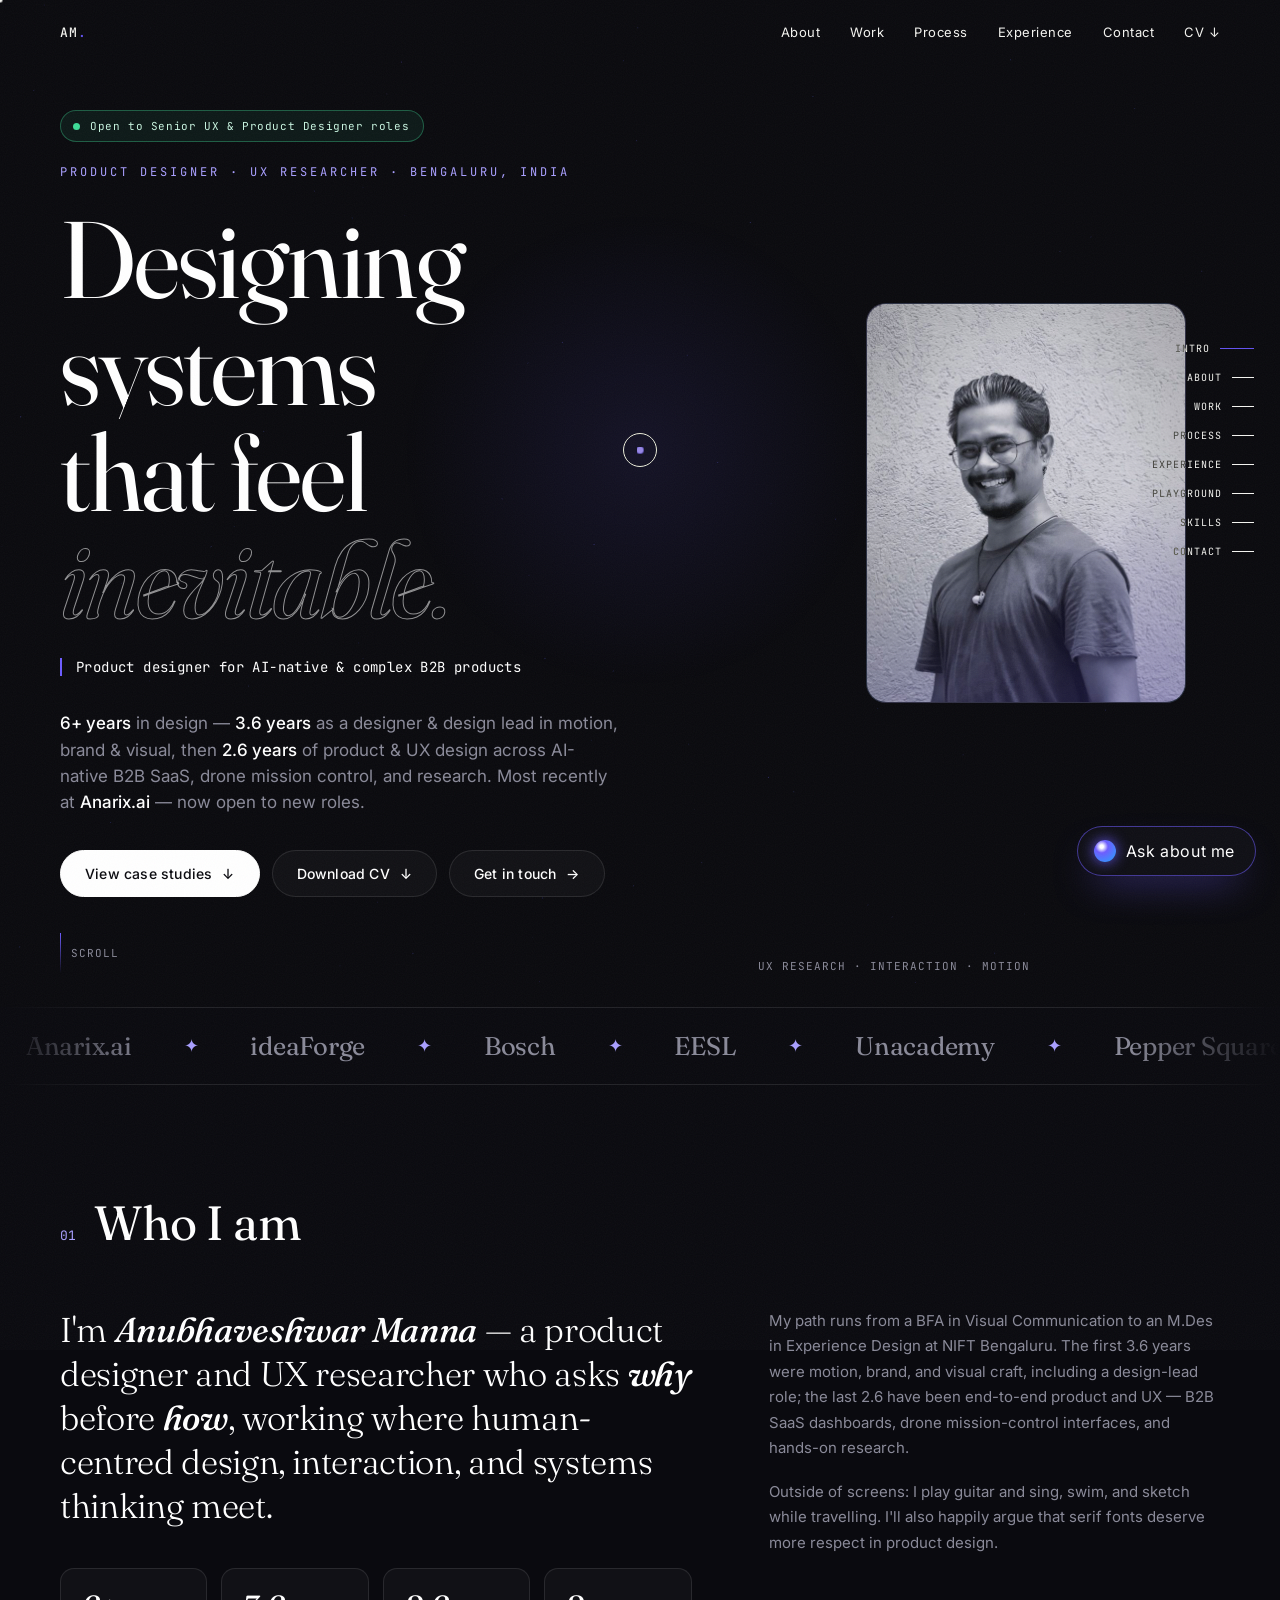
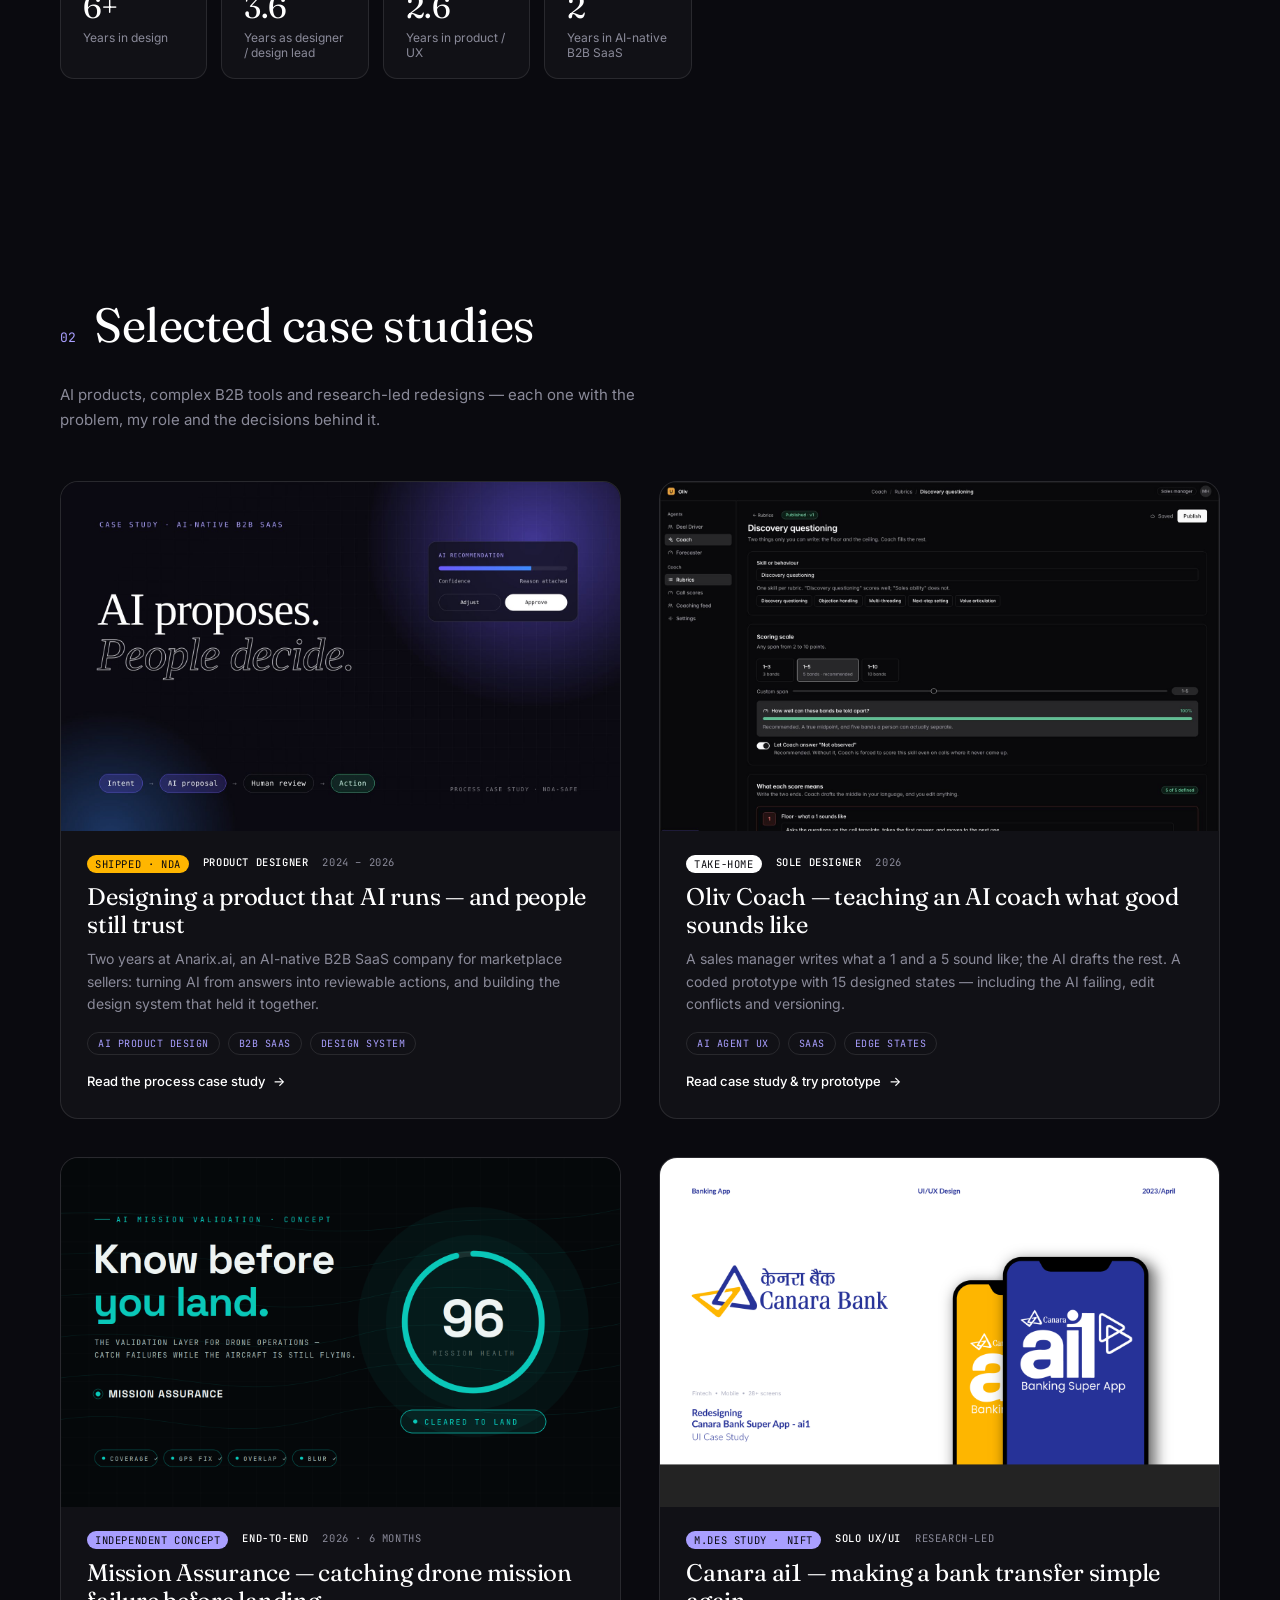
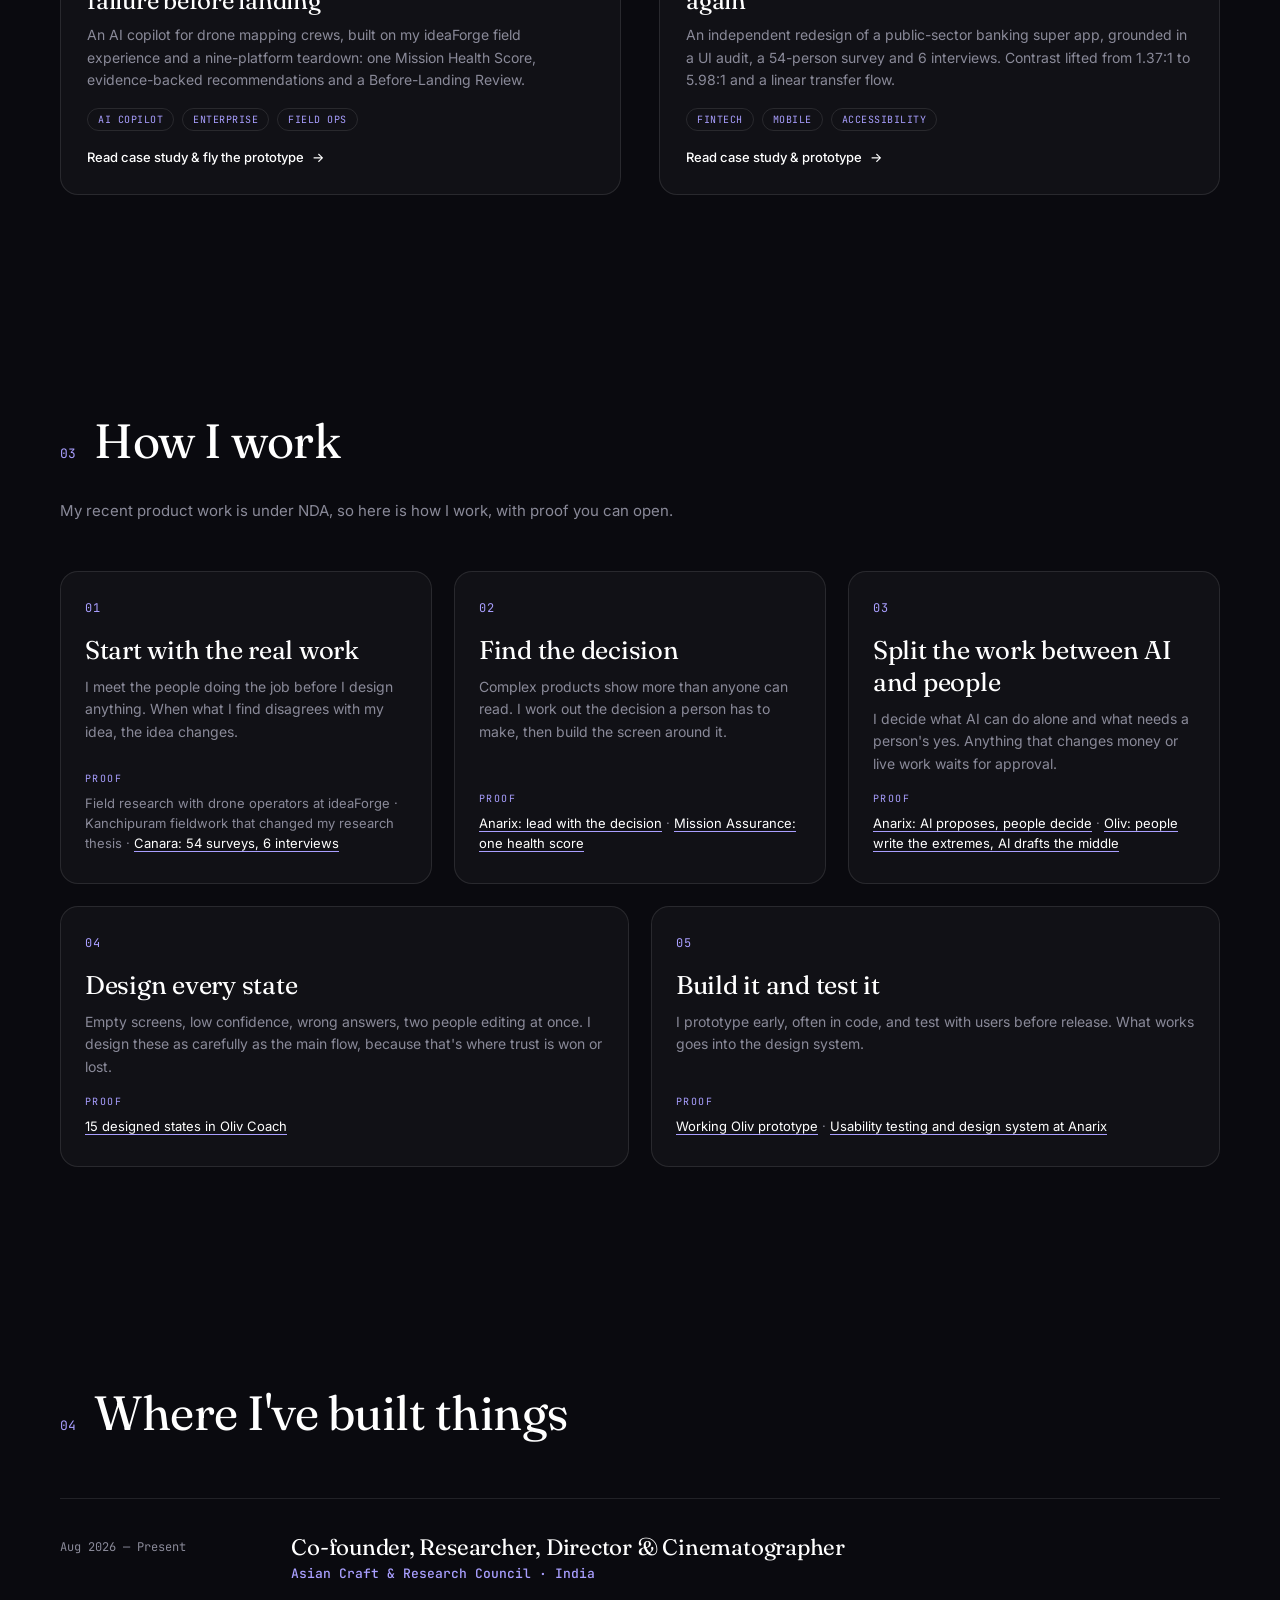
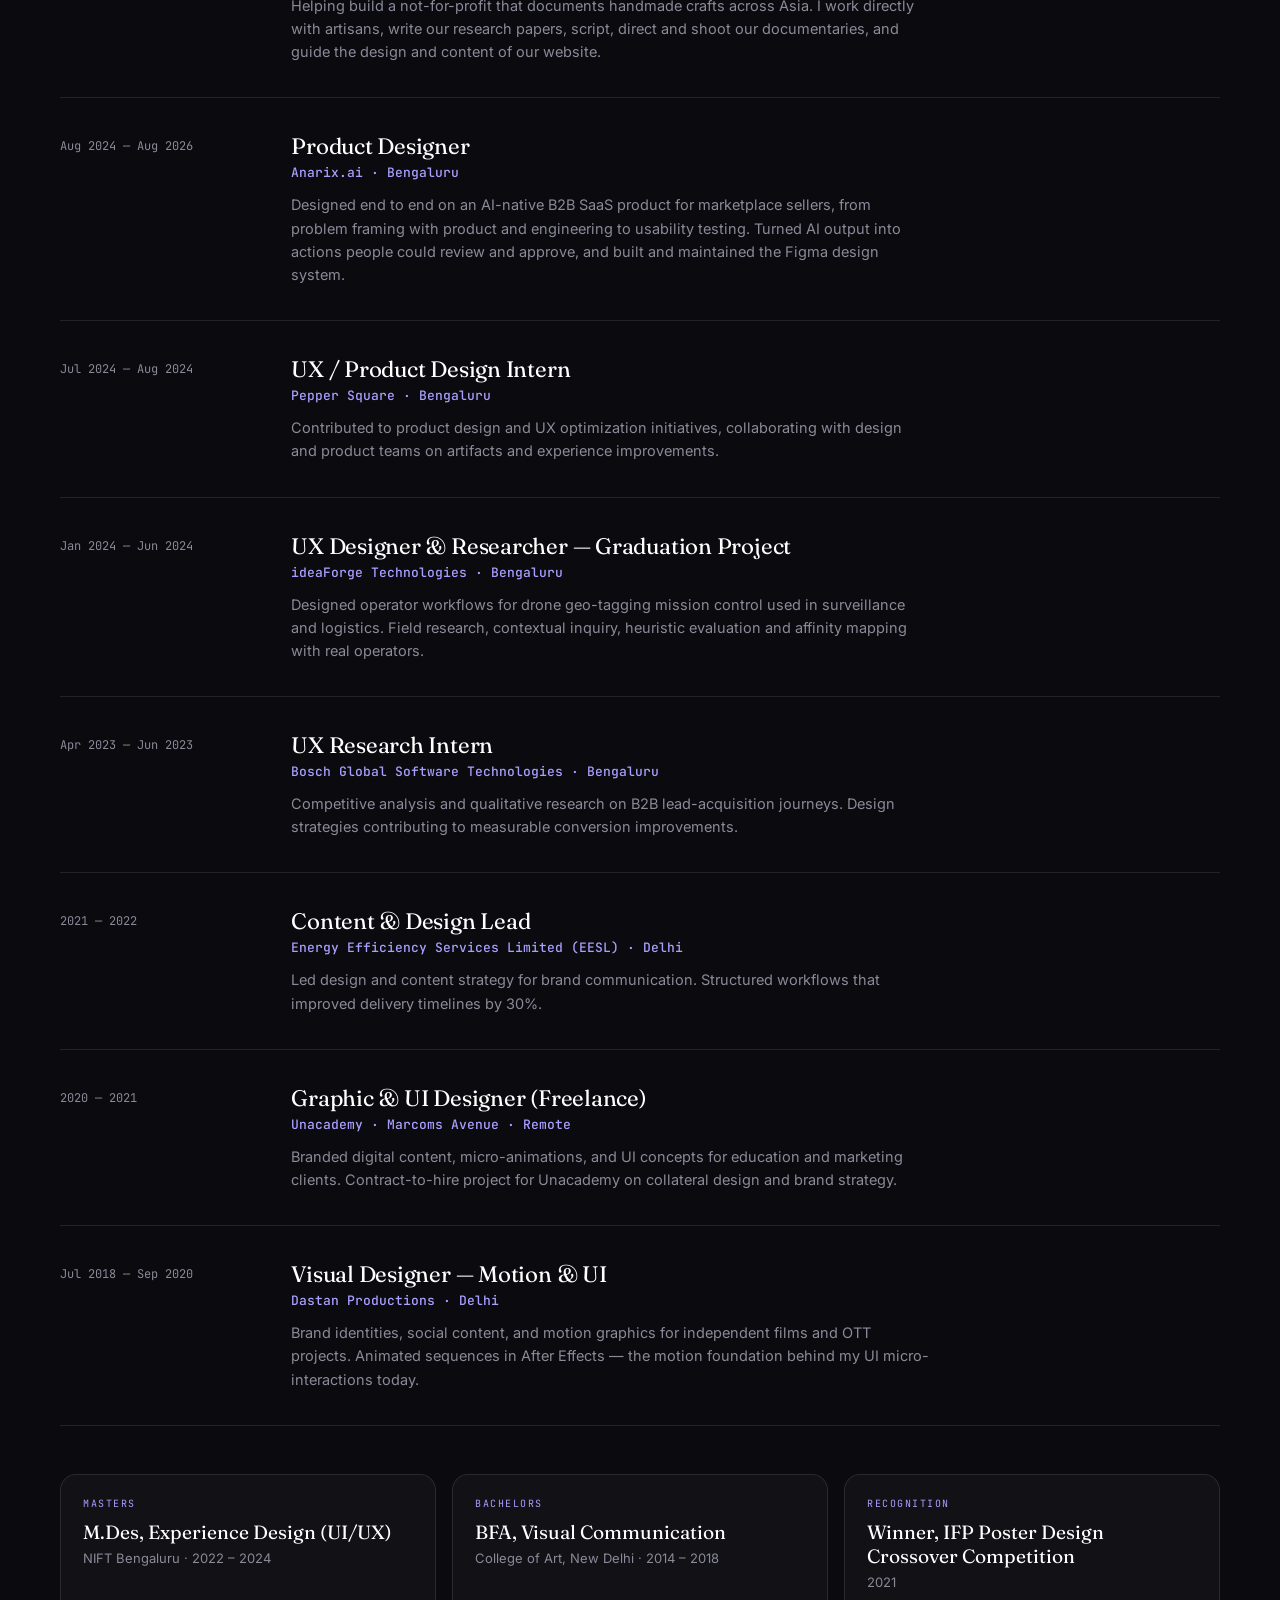
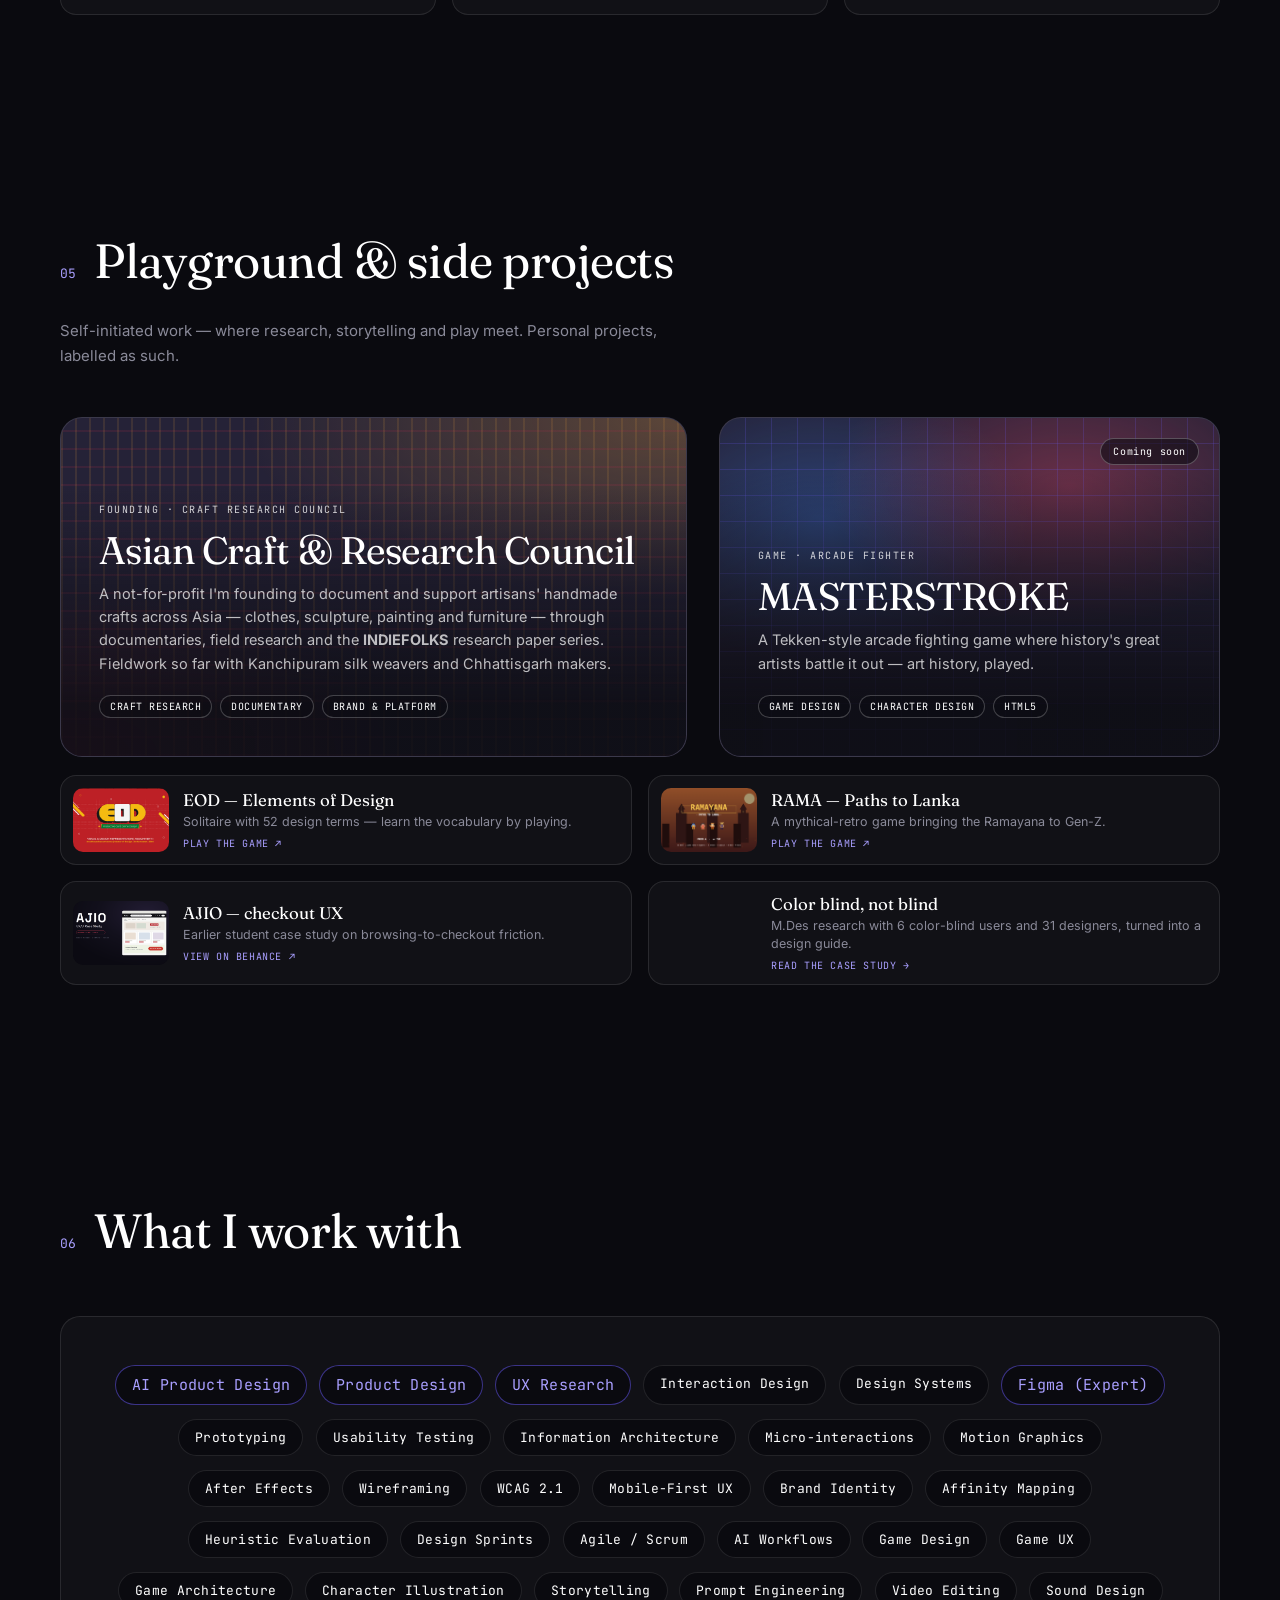
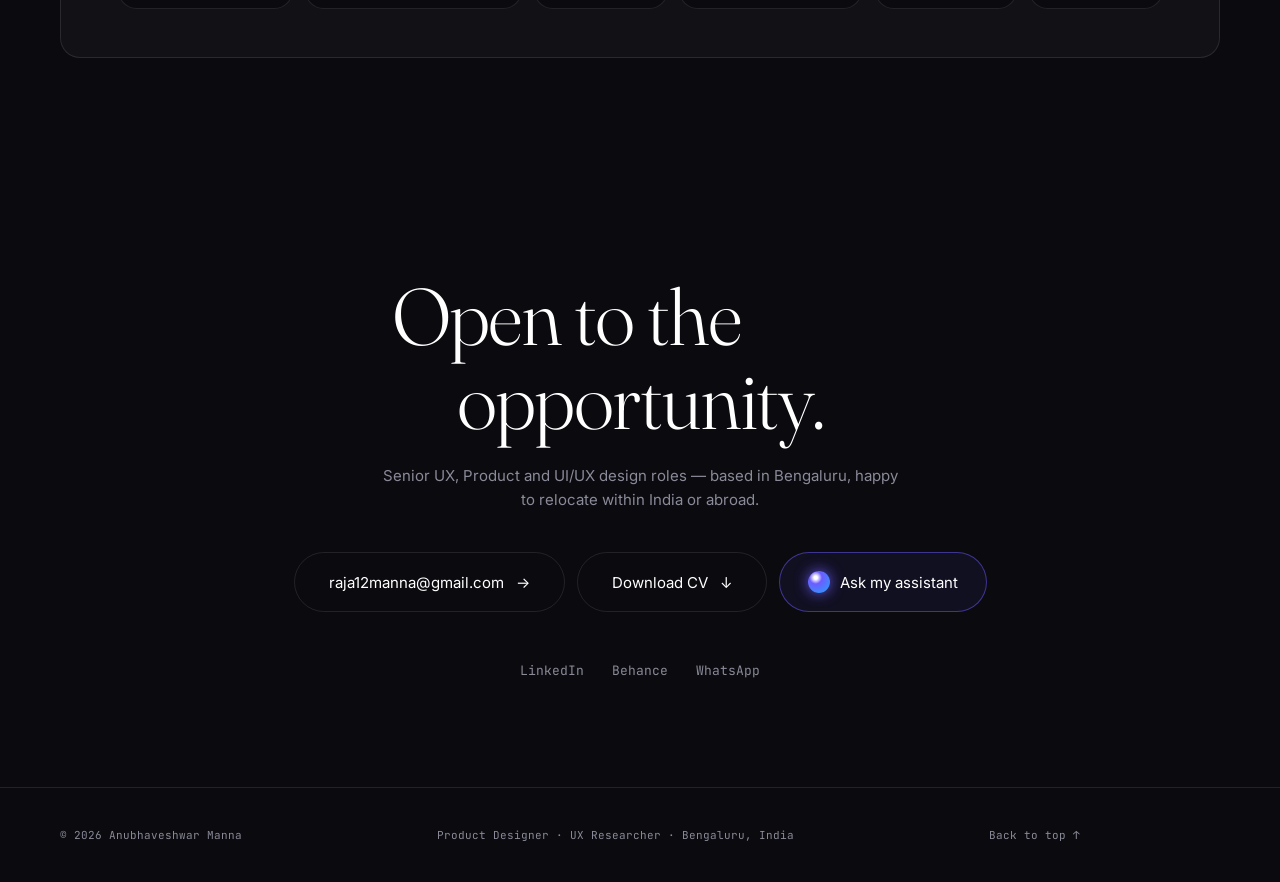
==== commit fa7e0da2: "Highlight Process in the side navigation Co-Authored-By: Claude Opus 5.5 <noreply@anthropic.com> Cla" ====
--- a/index.html
+++ b/index.html
@@ -815,7 +815,7 @@
 (function(){
   const links=[...document.querySelectorAll('.side-nav a')];const map={};links.forEach(l=>map[l.dataset.sec]=l);
   const io=new IntersectionObserver(es=>{es.forEach(e=>{if(e.isIntersecting){links.forEach(l=>l.classList.remove('active'));(map[e.target.id]||{classList:{add(){}}}).classList.add('active');}});},{rootMargin:'-45% 0px -45% 0px'});
-  ['top','about','work','experience','beyond','skills','contact'].forEach(id=>{const el=document.getElementById(id);if(el)io.observe(el);});
+  ['top','about','work','process','experience','beyond','skills','contact'].forEach(id=>{const el=document.getElementById(id);if(el)io.observe(el);});
 })();
 
 addEventListener('load',()=>{
